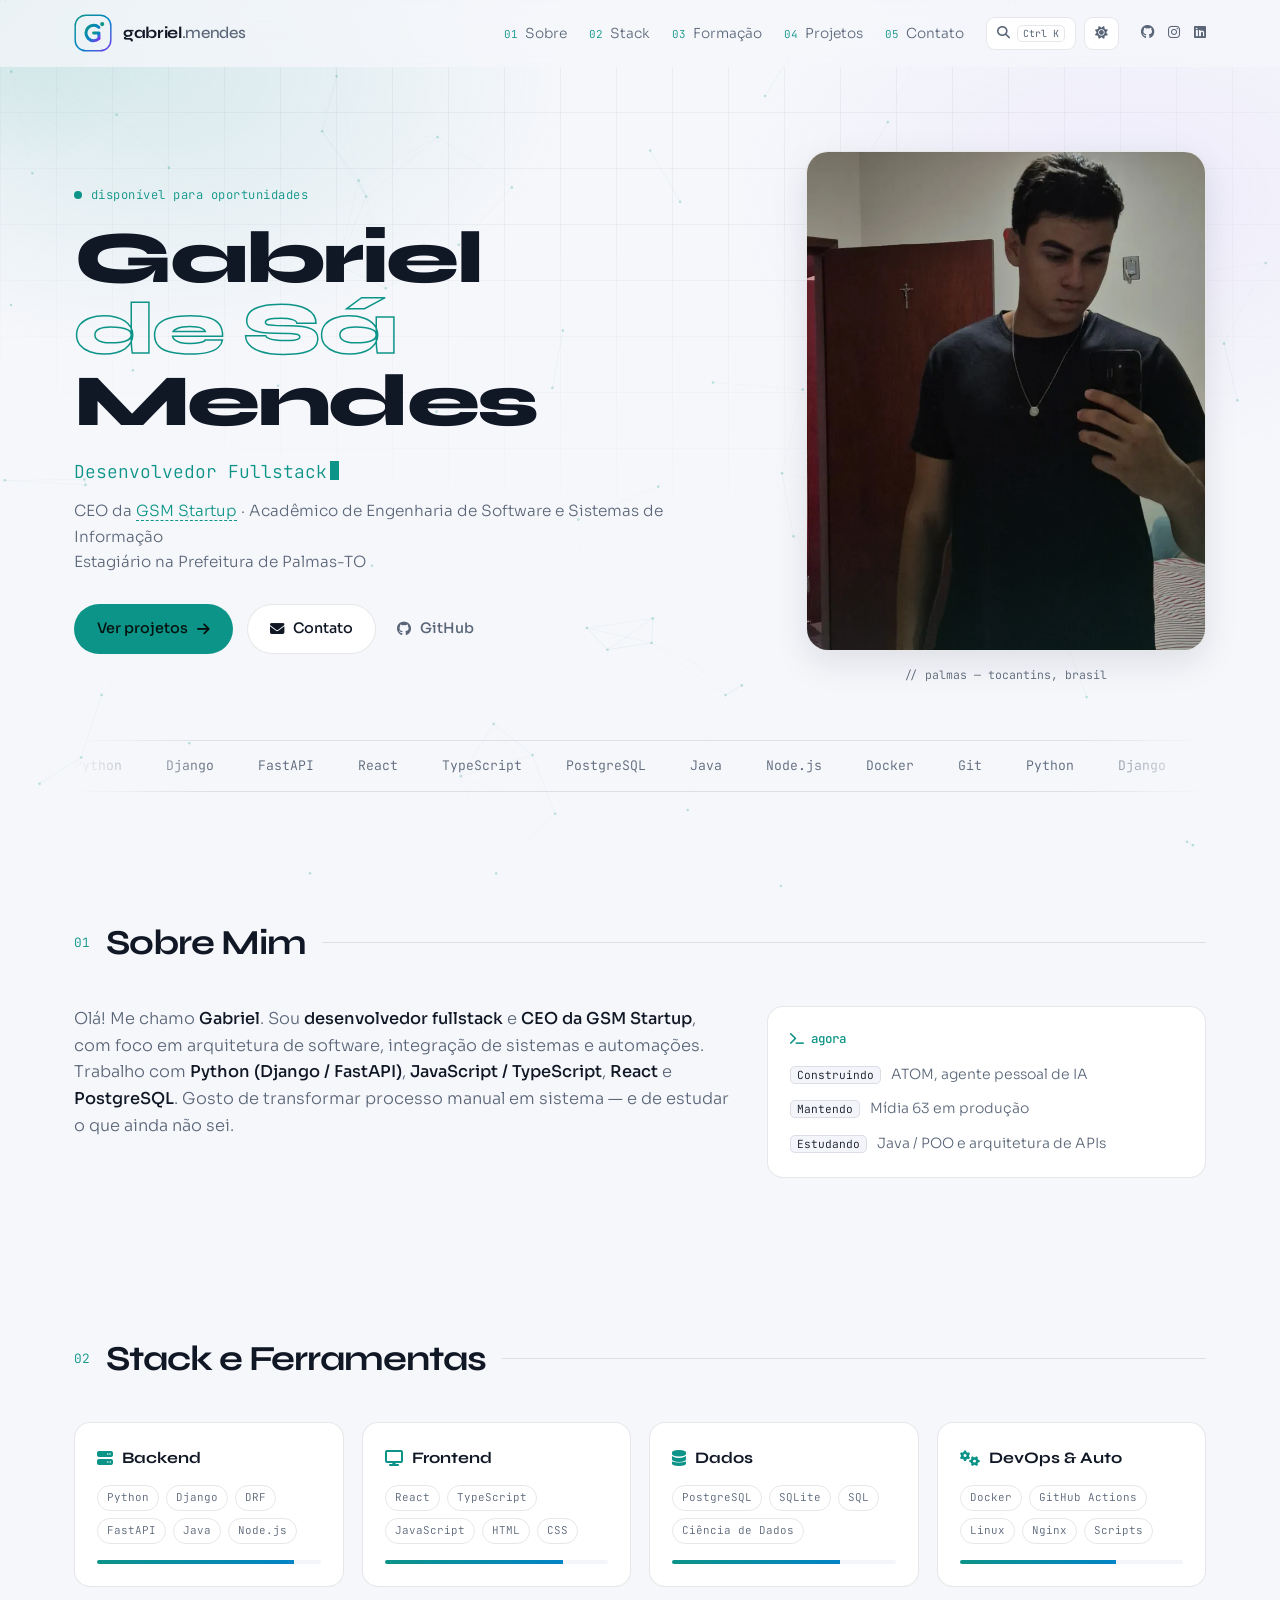
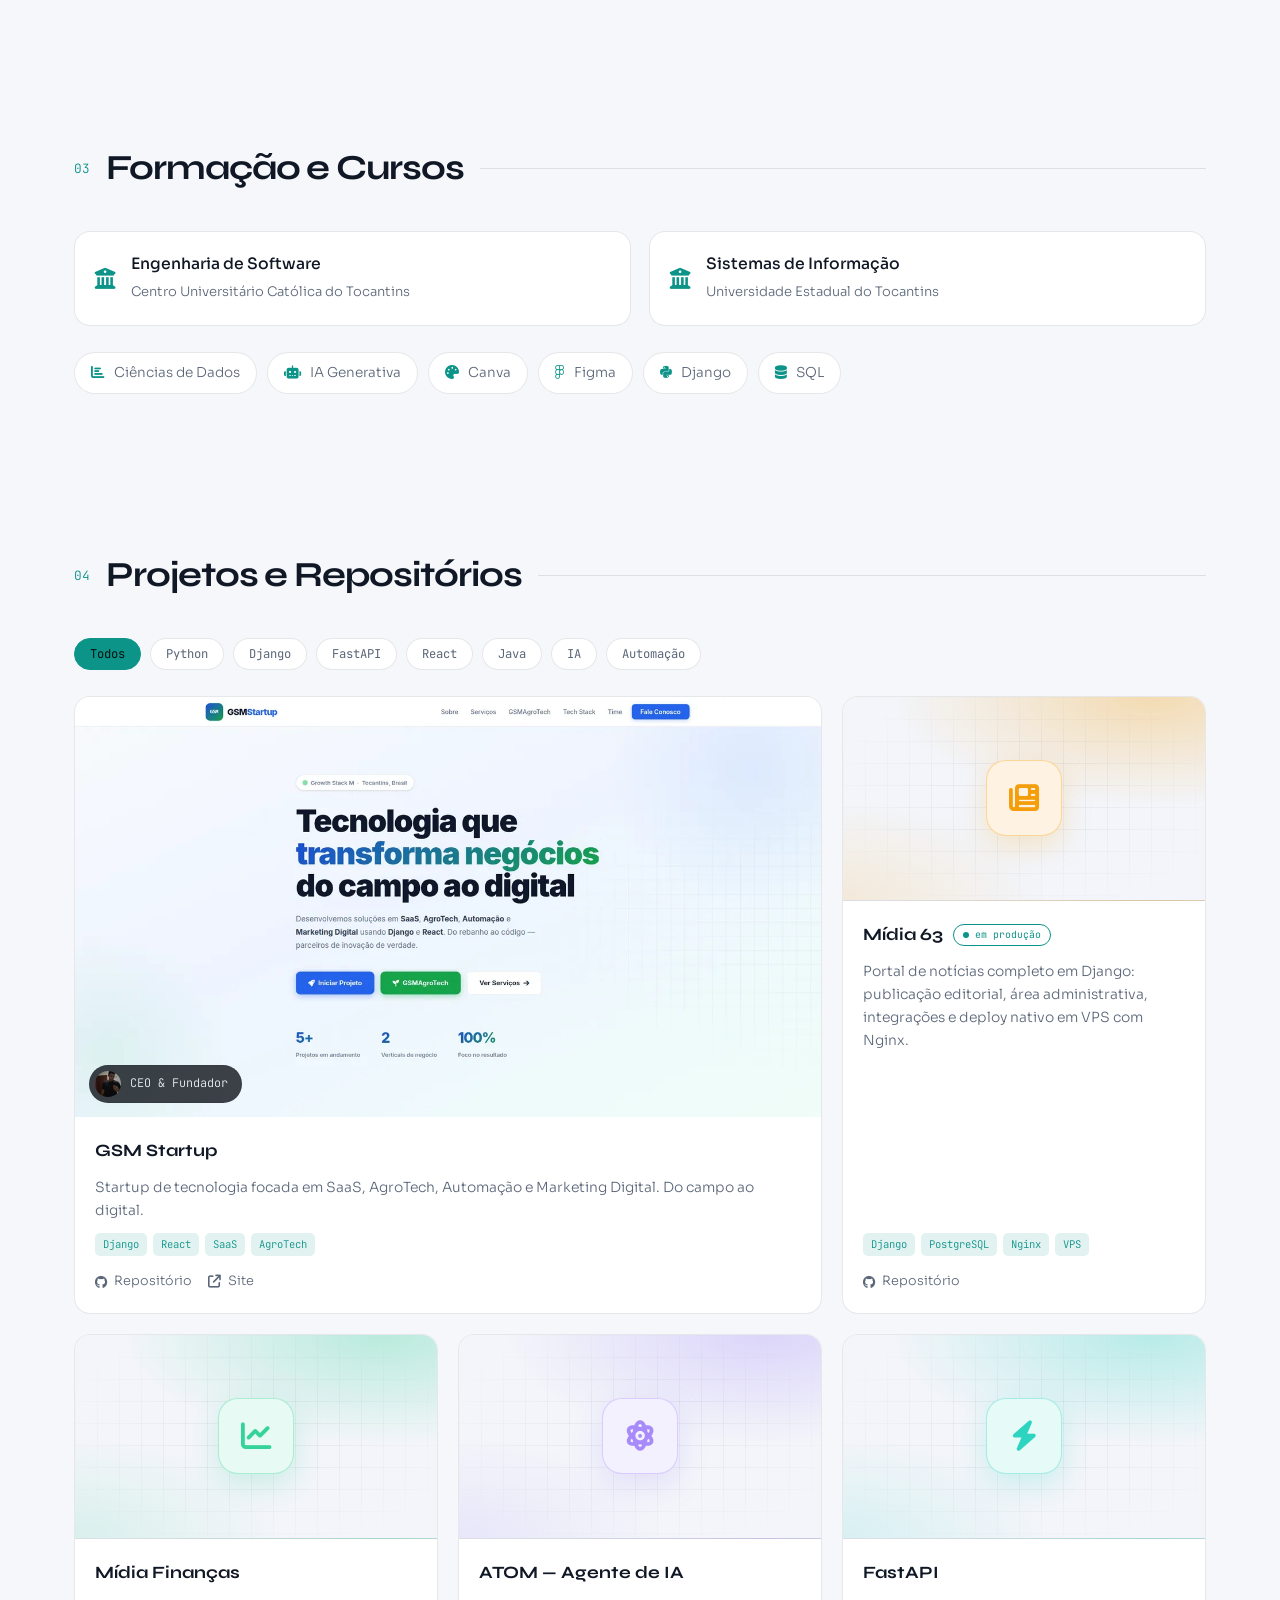
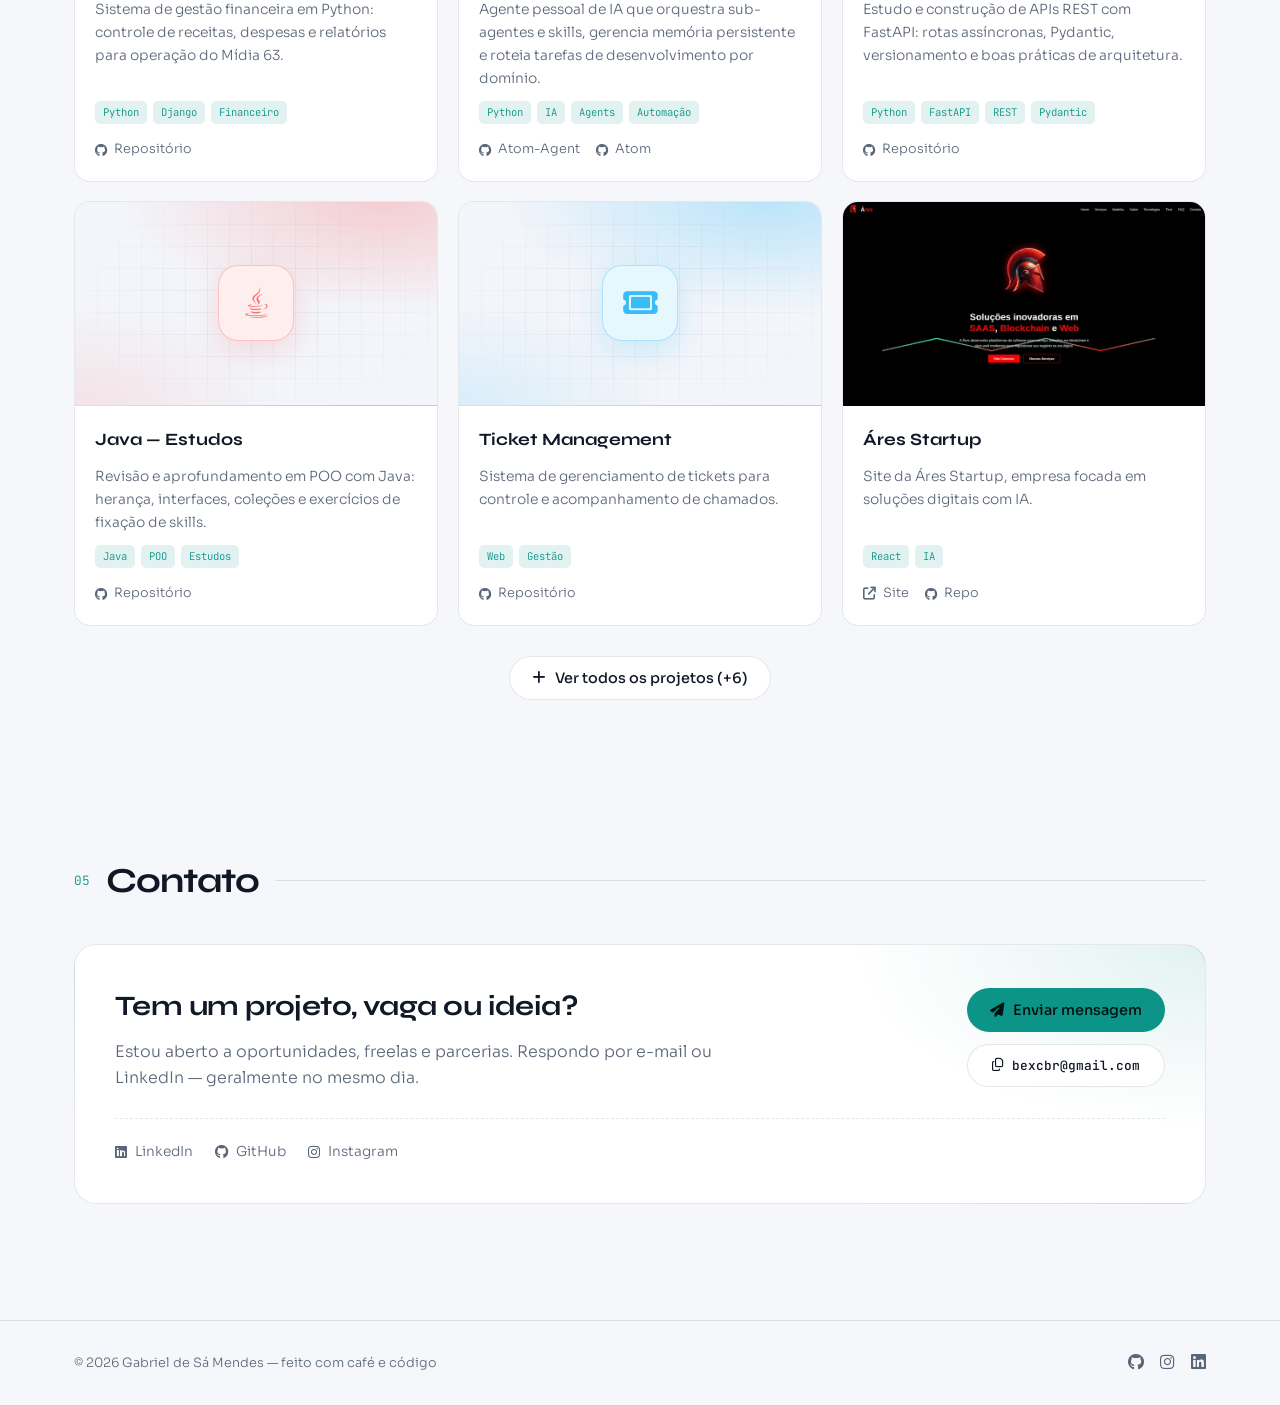
==== index.html @ 312c5c36 "feat: melhora performance, acessibilidade, SEO e adiciona seção de contato - Imagens convertidas par" ====
<!DOCTYPE html>
<html lang="pt-BR" data-theme="dark">
<head>
    <meta charset="utf-8">
    <meta name="description" content="Portfólio de Gabriel de Sá Mendes — Desenvolvedor Fullstack, CEO da GSM Startup, acadêmico de Engenharia de Software e Sistemas de Informação.">
    <title>Gabriel de Sá Mendes — Desenvolvedor Fullstack</title>
    <meta name="viewport" content="width=device-width, initial-scale=1.0">
    <meta name="theme-color" content="#0a0e14">
    <link rel="canonical" href="https://gabriel-de-sa-mendes.vercel.app/">
    <meta property="og:title" content="Gabriel de Sá Mendes — Desenvolvedor Fullstack">
    <meta property="og:description" content="Desenvolvedor Fullstack & CEO da GSM Startup. Python, Django, FastAPI, React e TypeScript.">
    <meta property="og:type" content="website">
    <meta property="og:locale" content="pt_BR">
    <meta property="og:url" content="https://gabriel-de-sa-mendes.vercel.app/">
    <meta property="og:image" content="https://gabriel-de-sa-mendes.vercel.app/assets/og.jpg">
    <meta property="og:image:width" content="1200">
    <meta property="og:image:height" content="630">
    <meta name="twitter:card" content="summary_large_image">
    <script>
      /* Aplica o tema antes da pintura para evitar o "flash" do tema errado */
      (function () {
        var t;
        try { t = localStorage.getItem('gsm-theme'); } catch (e) {}
        if (!t) t = matchMedia('(prefers-color-scheme: light)').matches ? 'light' : 'dark';
        document.documentElement.setAttribute('data-theme', t);
      })();
    </script>
    <script type="application/ld+json">
    {
      "@context": "https://schema.org",
      "@type": "Person",
      "name": "Gabriel de Sá Mendes",
      "jobTitle": "Desenvolvedor Fullstack",
      "url": "https://gabriel-de-sa-mendes.vercel.app/",
      "image": "https://gabriel-de-sa-mendes.vercel.app/assets/foto.webp",
      "address": { "@type": "PostalAddress", "addressLocality": "Palmas", "addressRegion": "TO", "addressCountry": "BR" },
      "worksFor": { "@type": "Organization", "name": "GSM Startup", "url": "https://gsm-startup.vercel.app/" },
      "sameAs": [
        "https://github.com/GabrielGGC18",
        "https://www.linkedin.com/in/gabriel-de-s%C3%A1-640314211/",
        "https://www.instagram.com/gabrieldsa_mendes/"
      ]
    }
    </script>
    <link rel="icon" type="image/svg+xml" href="assets/logo.svg">
    <link rel="alternate icon" href="assets/favicon.png">
    <link rel="preconnect" href="https://fonts.googleapis.com">
    <link rel="preconnect" href="https://fonts.gstatic.com" crossorigin>
    <link href="https://fonts.googleapis.com/css2?family=Syne:wght@500;600;700;800&family=Sora:wght@300;400;500;600&family=JetBrains+Mono:wght@400;500;600&display=swap" rel="stylesheet">
    <link rel="stylesheet" href="https://cdnjs.cloudflare.com/ajax/libs/font-awesome/6.5.0/css/all.min.css">
    <link rel="stylesheet" href="main.css">
</head>
<body>
   <div class="scroll-progress" id="scrollProgress" aria-hidden="true"></div>
   <canvas class="bg-canvas" id="bgCanvas" aria-hidden="true"></canvas>
   <div class="bg-grid" aria-hidden="true"></div>
   <div class="bg-glow" aria-hidden="true"></div>
   <div class="cursor-glow" id="cursorGlow" aria-hidden="true"></div>

   <a class="skip-link" href="#conteudo">Pular para o conteúdo</a>

   <!-- Navegação -->
   <nav class="site-nav" id="siteNav">
     <div class="nav-inner">
       <a class="brand" href="#" aria-label="Início">
         <span class="brand-logo">
           <svg viewBox="0 0 64 64" aria-hidden="true">
             <defs>
               <linearGradient id="brandGrad" x1="0" y1="0" x2="1" y2="1">
                 <stop offset="0" stop-color="var(--accent)"/>
                 <stop offset="0.55" stop-color="var(--accent-2)"/>
                 <stop offset="1" stop-color="var(--accent-3)"/>
               </linearGradient>
             </defs>
             <rect class="brand-ring" x="2" y="2" width="60" height="60" rx="18" fill="none" stroke="url(#brandGrad)" stroke-width="2.5"/>
             <path class="brand-stroke" d="M42 22.5a13 13 0 1 0 0 19" fill="none" stroke="url(#brandGrad)" stroke-width="5" stroke-linecap="round"/>
             <path class="brand-stroke" d="M33 32h9v9" fill="none" stroke="url(#brandGrad)" stroke-width="5" stroke-linecap="round" stroke-linejoin="round"/>
             <circle class="brand-dot" cx="47.5" cy="17" r="3.5" fill="var(--accent)"/>
           </svg>
         </span>
         <span class="brand-name">gabriel<em>.mendes</em></span>
       </a>

       <button class="nav-toggle" id="navToggle" aria-label="Abrir menu" aria-expanded="false" aria-controls="navList">
         <span></span><span></span><span></span>
       </button>

       <ul class="nav-list" id="navList">
         <li><a href="#sobre"><span class="nav-num">01</span>Sobre</a></li>
         <li><a href="#stack"><span class="nav-num">02</span>Stack</a></li>
         <li><a href="#formacao"><span class="nav-num">03</span>Formação</a></li>
         <li><a href="#projects"><span class="nav-num">04</span>Projetos</a></li>
         <li><a href="#contato"><span class="nav-num">05</span>Contato</a></li>
         <li class="nav-tools">
            <button class="icon-btn" id="paletteBtn" aria-label="Abrir busca rápida" title="Busca rápida (Ctrl + K)"><i class="fa-solid fa-magnifying-glass"></i><kbd id="paletteKbd">Ctrl K</kbd></button>
            <button class="icon-btn" id="themeBtn" aria-label="Alternar tema claro/escuro" aria-pressed="false" title="Alternar tema"><i class="fa-solid fa-moon"></i></button>
         </li>
         <li class="nav-socials">
            <a href="https://github.com/GabrielGGC18" target="_blank" rel="noopener" aria-label="GitHub"><i class="fa-brands fa-github"></i></a>
            <a href="https://www.instagram.com/gabrieldsa_mendes/" target="_blank" rel="noopener" aria-label="Instagram"><i class="fa-brands fa-instagram"></i></a>
            <a href="https://www.linkedin.com/in/gabriel-de-s%C3%A1-640314211/" target="_blank" rel="noopener" aria-label="LinkedIn"><i class="fa-brands fa-linkedin"></i></a>
         </li>
       </ul>
     </div>
   </nav>

   <!-- Hero -->
   <header class="hero">
        <div class="hero-inner">
            <div class="hero-text">
                <p class="hero-kicker reveal"><span class="status-dot"></span> disponível para oportunidades</p>
                <h1 class="reveal d-1">Gabriel<br><span class="outline">de Sá</span> Mendes</h1>
                <p class="hero-role reveal d-2">
                  <span class="typed" id="typed" aria-live="polite"></span><span class="caret" aria-hidden="true"></span>
                </p>
                <p class="hero-sub reveal d-3">CEO da <a href="https://github.com/GabrielGGC18/GSMstartup" target="_blank" rel="noopener" class="startup-link">GSM Startup</a> · Acadêmico de Engenharia de Software e Sistemas de Informação<br>Estagiário na Prefeitura de Palmas-TO</p>
                <div class="hero-actions reveal d-4">
                    <a class="btn primary magnetic" href="#projects">Ver projetos <i class="fa-solid fa-arrow-right"></i></a>
                    <a class="btn ghost magnetic" id="contactBtn" href="#contato"><i class="fa-solid fa-envelope"></i> Contato</a>
                    <a class="btn link" href="https://github.com/GabrielGGC18" target="_blank" rel="noopener"><i class="fa-brands fa-github"></i> GitHub</a>
                </div>
            </div>

            <div class="perfil-wrapper reveal d-2">
                <div class="perfil-frame tilt" data-tilt>
                    <button class="perfil-btn" id="expandFoto" aria-label="Ampliar foto"><img src="assets/foto.webp" alt="Foto de Gabriel de Sá Mendes" class="perfil" width="720" height="960" fetchpriority="high"></button>
                    <div class="perfil-shine" aria-hidden="true"></div>
                </div>
                <span class="perfil-caption">// palmas — tocantins, brasil</span>
            </div>
        </div>

        <div class="marquee reveal d-5" aria-hidden="true">
          <div class="marquee-track">
            <span>Python</span><span>Django</span><span>FastAPI</span><span>React</span><span>TypeScript</span><span>PostgreSQL</span><span>Java</span><span>Node.js</span><span>Docker</span><span>Git</span>
            <span>Python</span><span>Django</span><span>FastAPI</span><span>React</span><span>TypeScript</span><span>PostgreSQL</span><span>Java</span><span>Node.js</span><span>Docker</span><span>Git</span>
          </div>
        </div>
    </header>

    <!-- Conteúdo principal -->
    <main class="container" id="conteudo" tabindex="-1">

        <section id="sobre" class="section reveal">
            <div class="section-head">
                <span class="section-num">01</span>
                <h2>Sobre Mim</h2>
                <span class="section-line"></span>
            </div>
            <div class="about-grid">
              <p class="about-text">Olá! Me chamo <strong>Gabriel</strong>. Sou <strong>desenvolvedor fullstack</strong> e <strong>CEO da GSM Startup</strong>, com foco em arquitetura de software, integração de sistemas e automações. Trabalho com <strong>Python (Django / FastAPI)</strong>, <strong>JavaScript / TypeScript</strong>, <strong>React</strong> e <strong>PostgreSQL</strong>. Gosto de transformar processo manual em sistema — e de estudar o que ainda não sei.</p>
              <aside class="about-card">
                <h3><i class="fa-solid fa-terminal"></i> agora</h3>
                <ul>
                  <li><span>Construindo</span> ATOM, agente pessoal de IA</li>
                  <li><span>Mantendo</span> Mídia 63 em produção</li>
                  <li><span>Estudando</span> Java / POO e arquitetura de APIs</li>
                </ul>
              </aside>
            </div>
        </section>

        <section id="stack" class="section reveal">
            <div class="section-head">
                <span class="section-num">02</span>
                <h2>Stack e Ferramentas</h2>
                <span class="section-line"></span>
            </div>
            <div class="stack-grid">
              <article class="stack-card">
                <h3><i class="fa-solid fa-server"></i> Backend</h3>
                <div class="chips"><span>Python</span><span>Django</span><span>DRF</span><span>FastAPI</span><span>Java</span><span>Node.js</span></div>
                <div class="bar"><i style="--lvl:88%"></i></div>
              </article>
              <article class="stack-card">
                <h3><i class="fa-solid fa-display"></i> Frontend</h3>
                <div class="chips"><span>React</span><span>TypeScript</span><span>JavaScript</span><span>HTML</span><span>CSS</span></div>
                <div class="bar"><i style="--lvl:80%"></i></div>
              </article>
              <article class="stack-card">
                <h3><i class="fa-solid fa-database"></i> Dados</h3>
                <div class="chips"><span>PostgreSQL</span><span>SQLite</span><span>SQL</span><span>Ciência de Dados</span></div>
                <div class="bar"><i style="--lvl:75%"></i></div>
              </article>
              <article class="stack-card">
                <h3><i class="fa-solid fa-gears"></i> DevOps &amp; Auto</h3>
                <div class="chips"><span>Docker</span><span>GitHub Actions</span><span>Linux</span><span>Nginx</span><span>Scripts</span></div>
                <div class="bar"><i style="--lvl:70%"></i></div>
              </article>
            </div>
        </section>

        <section id="formacao" class="section reveal">
            <div class="section-head">
                <span class="section-num">03</span>
                <h2>Formação e Cursos</h2>
                <span class="section-line"></span>
            </div>
            <div class="edu-grid">
                <div class="edu-item">
                    <i class="fa-solid fa-building-columns"></i>
                    <div>
                        <strong>Engenharia de Software</strong>
                        <span>Centro Universitário Católica do Tocantins</span>
                    </div>
                </div>
                <div class="edu-item">
                    <i class="fa-solid fa-building-columns"></i>
                    <div>
                        <strong>Sistemas de Informação</strong>
                        <span>Universidade Estadual do Tocantins</span>
                    </div>
                </div>
            </div>
            <ul class="cursos-list">
                <li><i class="fa-solid fa-chart-bar"></i> Ciências de Dados</li>
                <li><i class="fa-solid fa-robot"></i> IA Generativa</li>
                <li><i class="fa-solid fa-palette"></i> Canva</li>
                <li><i class="fa-brands fa-figma"></i> Figma</li>
                <li><i class="fa-brands fa-python"></i> Django</li>
                <li><i class="fa-solid fa-database"></i> SQL</li>
            </ul>
        </section>

        <section id="projects" class="section reveal">
            <div class="section-head">
                <span class="section-num">04</span>
                <h2>Projetos e Repositórios</h2>
                <span class="section-line"></span>
            </div>

            <div class="filters" id="filters" role="group" aria-label="Filtrar projetos">
              <button class="filter is-active" data-filter="all" aria-pressed="true">Todos</button>
              <button class="filter" data-filter="python" aria-pressed="false">Python</button>
              <button class="filter" data-filter="django" aria-pressed="false">Django</button>
              <button class="filter" data-filter="fastapi" aria-pressed="false">FastAPI</button>
              <button class="filter" data-filter="react" aria-pressed="false">React</button>
              <button class="filter" data-filter="java" aria-pressed="false">Java</button>
              <button class="filter" data-filter="ia" aria-pressed="false">IA</button>
              <button class="filter" data-filter="automacao" aria-pressed="false">Automação</button>
            </div>

            <div class="projects-grid" id="projectsGrid">

                <!-- GSM Startup (destaque) -->
                <article class="project featured" data-tags="react django saas" data-title="GSM Startup">
                    <div class="project-img-wrapper">
                        <img src="assets/gsm.webp" alt="GSM Startup" class="project-img" loading="lazy" decoding="async" width="1400" height="730">
                        <div class="project-ceo-badge">
                            <img src="assets/avatar.webp" alt="" class="ceo-avatar" width="64" height="64">
                            <span>CEO &amp; Fundador</span>
                        </div>
                    </div>
                    <div class="project-body">
                        <h3>GSM Startup</h3>
                        <p>Startup de tecnologia focada em SaaS, AgroTech, Automação e Marketing Digital. Do campo ao digital.</p>
                        <div class="project-tags"><span>Django</span><span>React</span><span>SaaS</span><span>AgroTech</span></div>
                        <div class="project-links">
                            <a href="https://github.com/GabrielGGC18/GSMstartup" target="_blank" rel="noopener"><i class="fa-brands fa-github"></i> Repositório</a>
                            <a href="https://gsm-startup.vercel.app/" target="_blank" rel="noopener"><i class="fa-solid fa-arrow-up-right-from-square"></i> Site</a>
                        </div>
                    </div>
                </article>

                <!-- Mídia 63 -->
                <article class="project" data-tags="python django automacao" data-title="Mídia 63">
                    <div class="project-placeholder ph-amber"><i class="fa-solid fa-newspaper"></i></div>
                    <div class="project-body">
                        <h3>Mídia 63 <span class="live-badge"><span class="status-dot"></span>em produção</span></h3>
                        <p>Portal de notícias completo em Django: publicação editorial, área administrativa, integrações e deploy nativo em VPS com Nginx.</p>
                        <div class="project-tags"><span>Django</span><span>PostgreSQL</span><span>Nginx</span><span>VPS</span></div>
                        <div class="project-links">
                            <a href="https://github.com/GabrielGGC18/Midia63" target="_blank" rel="noopener"><i class="fa-brands fa-github"></i> Repositório</a>
                        </div>
                    </div>
                </article>

                <!-- Mídia Finanças -->
                <article class="project" data-tags="python django automacao" data-title="Mídia Finanças">
                    <div class="project-placeholder ph-green"><i class="fa-solid fa-chart-line"></i></div>
                    <div class="project-body">
                        <h3>Mídia Finanças</h3>
                        <p>Sistema de gestão financeira em Python: controle de receitas, despesas e relatórios para operação do Mídia 63.</p>
                        <div class="project-tags"><span>Python</span><span>Django</span><span>Financeiro</span></div>
                        <div class="project-links">
                            <a href="https://github.com/GabrielGGC18/MIDIAFINANCAS" target="_blank" rel="noopener"><i class="fa-brands fa-github"></i> Repositório</a>
                        </div>
                    </div>
                </article>

                <!-- ATOM Agent -->
                <article class="project" data-tags="python ia automacao" data-title="ATOM Agent">
                    <div class="project-placeholder ph-violet"><i class="fa-solid fa-atom"></i></div>
                    <div class="project-body">
                        <h3>ATOM — Agente de IA</h3>
                        <p>Agente pessoal de IA que orquestra sub-agentes e skills, gerencia memória persistente e roteia tarefas de desenvolvimento por domínio.</p>
                        <div class="project-tags"><span>Python</span><span>IA</span><span>Agents</span><span>Automação</span></div>
                        <div class="project-links">
                            <a href="https://github.com/GabrielGGC18/Atom-Agent" target="_blank" rel="noopener"><i class="fa-brands fa-github"></i> Atom-Agent</a>
                            <a href="https://github.com/GabrielGGC18/Atom-" target="_blank" rel="noopener"><i class="fa-brands fa-github"></i> Atom</a>
                        </div>
                    </div>
                </article>

                <!-- FastAPI -->
                <article class="project" data-tags="python fastapi" data-title="FastAPI">
                    <div class="project-placeholder ph-teal"><i class="fa-solid fa-bolt"></i></div>
                    <div class="project-body">
                        <h3>FastAPI</h3>
                        <p>Estudo e construção de APIs REST com FastAPI: rotas assíncronas, Pydantic, versionamento e boas práticas de arquitetura.</p>
                        <div class="project-tags"><span>Python</span><span>FastAPI</span><span>REST</span><span>Pydantic</span></div>
                        <div class="project-links">
                            <a href="https://github.com/GabrielGGC18/FastAPI" target="_blank" rel="noopener"><i class="fa-brands fa-github"></i> Repositório</a>
                        </div>
                    </div>
                </article>

                <!-- Java estudos -->
                <article class="project" data-tags="java" data-title="Java Estudos">
                    <div class="project-placeholder ph-red"><i class="fa-brands fa-java"></i></div>
                    <div class="project-body">
                        <h3>Java — Estudos</h3>
                        <p>Revisão e aprofundamento em POO com Java: herança, interfaces, coleções e exercícios de fixação de skills.</p>
                        <div class="project-tags"><span>Java</span><span>POO</span><span>Estudos</span></div>
                        <div class="project-links">
                            <a href="https://github.com/GabrielGGC18/java-estudos" target="_blank" rel="noopener"><i class="fa-brands fa-github"></i> Repositório</a>
                        </div>
                    </div>
                </article>

                <!-- Ticket Management -->
                <article class="project" data-tags="automacao" data-title="Ticket Management">
                    <div class="project-placeholder ph-blue"><i class="fa-solid fa-ticket"></i></div>
                    <div class="project-body">
                        <h3>Ticket Management</h3>
                        <p>Sistema de gerenciamento de tickets para controle e acompanhamento de chamados.</p>
                        <div class="project-tags"><span>Web</span><span>Gestão</span></div>
                        <div class="project-links">
                            <a href="https://github.com/GabrielGGC18/Ticket-management" target="_blank" rel="noopener"><i class="fa-brands fa-github"></i> Repositório</a>
                        </div>
                    </div>
                </article>

                <!-- Áres Startup -->
                <article class="project" data-tags="react ia" data-title="Áres Startup">
                    <div class="project-img-wrapper">
                        <img src="assets/ares.webp" alt="Projeto Áres" class="project-img" loading="lazy" decoding="async" width="900" height="467">
                    </div>
                    <div class="project-body">
                        <h3>Áres Startup</h3>
                        <p>Site da Áres Startup, empresa focada em soluções digitais com IA.</p>
                        <div class="project-tags"><span>React</span><span>IA</span></div>
                        <div class="project-links">
                            <a href="https://ares-project.vercel.app/" target="_blank" rel="noopener"><i class="fa-solid fa-arrow-up-right-from-square"></i> Site</a>
                            <a href="https://github.com/GabrielGGC18/Ares-project" target="_blank" rel="noopener"><i class="fa-brands fa-github"></i> Repo</a>
                        </div>
                    </div>
                </article>

                <!-- Caminho e Fé Católica -->
                <article class="project" data-tags="react" data-title="Caminho e Fé Católica">
                    <div class="project-img-wrapper">
                        <img src="assets/projetov1.webp" alt="Projeto Caminho e Fé Católica" class="project-img" loading="lazy" decoding="async" width="676" height="705">
                    </div>
                    <div class="project-body">
                        <h3>Caminho e Fé Católica</h3>
                        <p>Plataforma web voltada à fé católica, com conteúdos e recursos para a comunidade.</p>
                        <div class="project-tags"><span>TypeScript</span><span>CSS</span><span>JS</span></div>
                        <div class="project-links">
                            <a href="https://projetov1-56sv.vercel.app/" target="_blank" rel="noopener"><i class="fa-solid fa-arrow-up-right-from-square"></i> Site</a>
                            <a href="https://github.com/GabrielGGC18/Projetov1" target="_blank" rel="noopener"><i class="fa-brands fa-github"></i> Repo</a>
                        </div>
                    </div>
                </article>

                <!-- Force Up Fit -->
                <article class="project" data-tags="react" data-title="Force Up Fit">
                    <div class="project-img-wrapper">
                        <img src="assets/forceup.webp" alt="Force Up Fit" class="project-img" loading="lazy" decoding="async" width="900" height="469">
                    </div>
                    <div class="project-body">
                        <h3>Force Up Fit</h3>
                        <p>Aplicação voltada para treinos e condicionamento físico.</p>
                        <div class="project-tags"><span>HTML</span><span>CSS</span><span>JS</span></div>
                        <div class="project-links">
                            <a href="https://gabrielggc18.github.io/Force-up-Fit-new/" target="_blank" rel="noopener"><i class="fa-solid fa-arrow-up-right-from-square"></i> Site</a>
                            <a href="https://github.com/GabrielGGC18/Force-up-Fit-new" target="_blank" rel="noopener"><i class="fa-brands fa-github"></i> Repo</a>
                        </div>
                    </div>
                </article>

                <!-- Blog Django -->
                <article class="project" data-tags="python django" data-title="My First Blog Django">
                    <div class="project-img-wrapper">
                        <img src="assets/blog.webp" alt="Blog Django" class="project-img" loading="lazy" decoding="async" width="900" height="572">
                    </div>
                    <div class="project-body">
                        <h3>My First Blog Django</h3>
                        <p>Blog desenvolvido em Django como prática inicial com o framework.</p>
                        <div class="project-tags"><span>Python</span><span>Django</span></div>
                        <div class="project-links">
                            <a href="https://github.com/GabrielGGC18/My-first-blog-Django" target="_blank" rel="noopener"><i class="fa-brands fa-github"></i> Repositório</a>
                        </div>
                    </div>
                </article>

                <!-- Game Battle -->
                <article class="project" data-tags="python" data-title="Game Battle POO">
                    <div class="project-img-wrapper">
                        <img src="assets/game.webp" alt="Game Battle POO" class="project-img" loading="lazy" decoding="async" width="900" height="596">
                    </div>
                    <div class="project-body">
                        <h3>Game Battle POO</h3>
                        <p>Jogo de luta em Python com conceitos de programação orientada a objetos.</p>
                        <div class="project-tags"><span>Python</span><span>POO</span></div>
                        <div class="project-links">
                            <a href="https://github.com/GabrielGGC18/Game-battle-POO" target="_blank" rel="noopener"><i class="fa-brands fa-github"></i> Repositório</a>
                        </div>
                    </div>
                </article>

                <!-- WordPress Automação -->
                <article class="project" data-tags="python automacao" data-title="Automação WordPress">
                    <div class="project-placeholder ph-wp"><i class="fa-brands fa-wordpress"></i></div>
                    <div class="project-body">
                        <h3>Automação WordPress</h3>
                        <p>Script Python que automatiza upload de fotos, vinculação como imagem destacada em posts e captura de screenshots via GitHub Actions.</p>
                        <div class="project-tags"><span>Python</span><span>WordPress</span><span>GitHub Actions</span><span>Automação</span></div>
                        <div class="project-links">
                            <a href="https://github.com/GabrielGGC18/Script-Teste" target="_blank" rel="noopener"><i class="fa-brands fa-github"></i> Repositório</a>
                        </div>
                    </div>
                </article>

                <!-- Script Automação Serviços -->
                <article class="project" data-tags="python automacao" data-title="Script de Automação Serviços">
                    <div class="project-placeholder ph-dark"><i class="fa-solid fa-gears"></i></div>
                    <div class="project-body">
                        <h3>Script de Automação Serviços</h3>
                        <p>Script Python para cadastro automatizado de serviços, otimizando processos administrativos e reduzindo trabalho manual.</p>
                        <div class="project-tags"><span>Python</span><span>Automação</span><span>Scripts</span></div>
                        <div class="project-links">
                            <span class="private-badge"><i class="fa-solid fa-lock"></i> Repositório privado</span>
                        </div>
                    </div>
                </article>

            </div>
            <p class="empty-state" id="emptyState" hidden>Nenhum projeto com esse filtro.</p>
            <div class="more-wrap">
              <button class="btn ghost" id="showMore" hidden aria-controls="projectsGrid" aria-expanded="false"><i class="fa-solid fa-plus"></i> <span>Ver todos os projetos</span></button>
            </div>
        </section>

        <section id="contato" class="section reveal">
            <div class="section-head">
                <span class="section-num">05</span>
                <h2>Contato</h2>
                <span class="section-line"></span>
            </div>
            <div class="contact-cta">
              <div>
                <h3>Tem um projeto, vaga ou ideia?</h3>
                <p>Estou aberto a oportunidades, freelas e parcerias. Respondo por e-mail ou LinkedIn — geralmente no mesmo dia.</p>
              </div>
              <div class="contact-cta-actions">
                <button class="btn primary magnetic" id="openContact" type="button"><i class="fa-solid fa-paper-plane"></i> Enviar mensagem</button>
                <button class="btn ghost" id="copyEmail" type="button" data-email="bexcbr@gmail.com"><i class="fa-regular fa-copy"></i> <span>bexcbr@gmail.com</span></button>
              </div>
              <ul class="contact-cta-links">
                <li><a href="https://www.linkedin.com/in/gabriel-de-s%C3%A1-640314211/" target="_blank" rel="noopener"><i class="fa-brands fa-linkedin"></i> LinkedIn</a></li>
                <li><a href="https://github.com/GabrielGGC18" target="_blank" rel="noopener"><i class="fa-brands fa-github"></i> GitHub</a></li>
                <li><a href="https://www.instagram.com/gabrieldsa_mendes/" target="_blank" rel="noopener"><i class="fa-brands fa-instagram"></i> Instagram</a></li>
              </ul>
            </div>
        </section>

    </main>

    <!-- Rodapé -->
    <footer class="site-footer">
        <div class="footer-inner">
          <small>© <span id="year"></span> Gabriel de Sá Mendes — feito com café e código</small>
          <div class="socials">
            <a href="https://github.com/GabrielGGC18" target="_blank" rel="noopener" aria-label="GitHub"><i class="fa-brands fa-github"></i></a>
            <a href="https://www.instagram.com/gabrieldsa_mendes/" target="_blank" rel="noopener" aria-label="Instagram"><i class="fa-brands fa-instagram"></i></a>
            <a href="https://www.linkedin.com/in/gabriel-de-s%C3%A1-640314211/" target="_blank" rel="noopener" aria-label="LinkedIn"><i class="fa-brands fa-linkedin"></i></a>
          </div>
        </div>
    </footer>

    <button id="backToTop" title="Voltar ao topo" aria-label="Voltar ao topo"><i class="fa-solid fa-arrow-up"></i></button>

    <!-- Command palette -->
    <div class="modal palette" id="paletteModal" role="dialog" aria-modal="true" aria-label="Busca rápida" aria-hidden="true">
      <div class="modal-content palette-box">
        <div class="palette-input">
          <i class="fa-solid fa-magnifying-glass"></i>
          <input type="text" id="paletteInput" role="combobox" aria-expanded="true" aria-controls="paletteResults" aria-autocomplete="list" placeholder="Buscar seção, projeto ou link…" autocomplete="off" aria-label="Buscar">
          <kbd>ESC</kbd>
        </div>
        <ul class="palette-results" id="paletteResults" role="listbox" aria-label="Resultados"></ul>
      </div>
    </div>

    <!-- Modal Foto -->
    <div class="modal" id="modalFoto" role="dialog" aria-modal="true" aria-label="Foto ampliada" aria-hidden="true">
      <div class="modal-content foto-modal">
        <button class="modal-close" id="closeFoto" aria-label="Fechar">×</button>
        <img src="assets/foto.webp" alt="Foto de Gabriel de Sá Mendes" class="foto-expandida" width="720" height="960" loading="lazy">
      </div>
    </div>

    <!-- Modal Contato -->
    <div class="modal" id="contactModal" role="dialog" aria-modal="true" aria-labelledby="contactTitle" aria-hidden="true">
      <div class="modal-content">
        <button class="modal-close" id="modalClose" aria-label="Fechar">×</button>
        <h3 id="contactTitle">Entre em Contato</h3>
        <form class="contact-form" id="contactForm">
          <label for="nome">Nome</label>
          <input type="text" id="nome" placeholder="Seu nome" autocomplete="name" required>
          <label for="email">E-mail</label>
          <input type="email" id="email" placeholder="seu@email.com" autocomplete="email" required>
          <label for="mensagem">Mensagem</label>
          <textarea id="mensagem" rows="4" placeholder="Sua mensagem..." required></textarea>
          <button class="btn primary" type="submit"><i class="fa-solid fa-paper-plane"></i> Enviar por e-mail</button>
          <div class="contact-links">
            <a href="https://www.linkedin.com/in/gabriel-de-s%C3%A1-640314211/" target="_blank" rel="noopener"><i class="fa-brands fa-linkedin"></i> LinkedIn</a>
            <a href="https://github.com/GabrielGGC18" target="_blank" rel="noopener"><i class="fa-brands fa-github"></i> GitHub</a>
            <a href="https://www.instagram.com/gabrieldsa_mendes/" target="_blank" rel="noopener"><i class="fa-brands fa-instagram"></i> Instagram</a>
          </div>
        </form>
      </div>
    </div>

    <div class="toast" id="toast" role="status" aria-live="polite"></div>

    <script src="script.js" defer></script>
</body>
</html>
---- main.css ----
/* ===========================================================
   Gabriel de Sá Mendes — Portfólio v2
   Dark editorial dev — Syne / Sora / JetBrains Mono
   =========================================================== */

:root {
  --bg: #0a0e14;
  --bg-2: #0d1320;
  --ink: #e8edf4;
  --muted: #8b97a8;
  --accent: #5eead4;
  --accent-2: #38bdf8;
  --accent-3: #a78bfa;
  --accent-dim: rgba(94, 234, 212, 0.12);
  --amber: #fbbf24;
  --card: #101724;
  --card-2: #0e1520;
  --card-border: rgba(255, 255, 255, 0.07);
  --grid-line: rgba(255, 255, 255, 0.028);
  --radius: 16px;
  --radius-sm: 9px;
  --font-display: 'Syne', sans-serif;
  --font-body: 'Sora', sans-serif;
  --font-mono: 'JetBrains Mono', monospace;
  --shadow: 0 12px 40px rgba(0, 0, 0, 0.45);
  --max: 1180px;
}

html[data-theme="light"] {
  --bg: #f6f7fb;
  --bg-2: #eceff6;
  --ink: #101725;
  --muted: #5a6678;
  --accent: #0d9488;
  --accent-2: #0284c7;
  --accent-3: #7c3aed;
  --accent-dim: rgba(13, 148, 136, 0.12);
  --amber: #b45309;
  --card: #ffffff;
  --card-2: #f3f5fa;
  --card-border: rgba(16, 23, 37, 0.10);
  --grid-line: rgba(16, 23, 37, 0.045);
  --shadow: 0 12px 34px rgba(16, 23, 37, 0.10);
}

* { box-sizing: border-box; }
html { scroll-behavior: smooth; }

body {
  font-family: var(--font-body);
  font-weight: 300;
  margin: 0;
  background: var(--bg);
  color: var(--ink);
  line-height: 1.65;
  overflow-x: hidden;
  transition: background .35s ease, color .35s ease;
}

img { max-width: 100%; height: auto; display: block; }
button, input, textarea { font-family: inherit; }
a { color: inherit; }

:focus-visible {
  outline: 2px solid var(--accent); outline-offset: 3px; border-radius: 6px;
}
main:focus { outline: none; }
section[id] { scroll-margin-top: 72px; }

::selection { background: var(--accent); color: #04120f; }

.skip-link {
  position: fixed; left: -999px; top: 10px; z-index: 999;
  background: var(--accent); color: #04120f; padding: 10px 16px; border-radius: 8px;
}
.skip-link:focus { left: 10px; }

/* ---------- Fundo ---------- */
.bg-canvas {
  position: fixed; inset: 0; z-index: -3; opacity: .55; pointer-events: none;
}
.bg-grid {
  position: fixed; inset: 0; z-index: -2; pointer-events: none;
  background-image:
    linear-gradient(var(--grid-line) 1px, transparent 1px),
    linear-gradient(90deg, var(--grid-line) 1px, transparent 1px);
  background-size: 56px 56px;
  mask-image: radial-gradient(ellipse 80% 60% at 50% 0%, #000 40%, transparent 100%);
}
.bg-glow {
  position: fixed; inset: 0; z-index: -1; pointer-events: none;
  background:
    radial-gradient(600px 400px at 12% 8%, var(--accent-dim), transparent 70%),
    radial-gradient(560px 380px at 88% 22%, rgba(167, 139, 250, .10), transparent 70%);
}
.cursor-glow {
  position: fixed; width: 380px; height: 380px; border-radius: 50%;
  left: 0; top: 0; z-index: -1; pointer-events: none; opacity: 0;
  background: radial-gradient(circle, color-mix(in srgb, var(--accent) 10%, transparent), transparent 65%);
  transition: opacity .4s ease;
  transform: translate(-50%, -50%);
}
@media (hover: hover) { .cursor-glow { opacity: 1; } }

.scroll-progress {
  position: fixed; top: 0; left: 0; height: 3px; width: 0;
  background: linear-gradient(90deg, var(--accent), var(--accent-2), var(--accent-3));
  z-index: 120;
}

/* ---------- Nav ---------- */
.site-nav {
  position: sticky; top: 0; z-index: 100;
  backdrop-filter: blur(14px);
  background: color-mix(in srgb, var(--bg) 72%, transparent);
  border-bottom: 1px solid transparent;
  transition: border-color .3s ease, background .3s ease;
}
.site-nav.is-stuck { border-bottom-color: var(--card-border); }
.nav-inner {
  max-width: var(--max); margin: 0 auto; padding: 14px 24px;
  display: flex; align-items: center; justify-content: space-between; gap: 20px;
}
.brand { display: flex; align-items: center; gap: 11px; text-decoration: none; }
.brand-logo { width: 38px; height: 38px; display: block; }
.brand-logo svg { width: 100%; height: 100%; overflow: visible; }
.brand-ring {
  transform-origin: 32px 32px;
  transition: transform .6s cubic-bezier(.2,.8,.2,1);
}
.brand:hover .brand-ring { transform: rotate(90deg); }
.brand-dot { transition: transform .4s ease; transform-origin: 47.5px 17px; }
.brand:hover .brand-dot { transform: scale(1.5); }
.brand-name { font-family: var(--font-display); font-weight: 700; letter-spacing: -.02em; font-size: 1.02rem; }
.brand-name em { font-style: normal; color: var(--muted); font-weight: 500; }

.nav-list { list-style: none; display: flex; align-items: center; gap: 22px; margin: 0; padding: 0; }
.nav-list > li > a {
  text-decoration: none; font-size: .86rem; color: var(--muted);
  display: inline-flex; align-items: baseline; gap: 7px;
  transition: color .2s ease;
}
.nav-list > li > a:hover, .nav-list > li > a.is-active { color: var(--ink); }
.nav-num { font-family: var(--font-mono); font-size: .68rem; color: var(--accent); }
.nav-tools { display: flex; gap: 8px; }
.icon-btn {
  background: var(--card); border: 1px solid var(--card-border); color: var(--muted);
  border-radius: 9px; padding: 7px 10px; cursor: pointer; font-size: .8rem;
  display: inline-flex; align-items: center; gap: 7px;
  transition: color .2s, border-color .2s, transform .2s;
}
.icon-btn:hover { color: var(--accent); border-color: var(--accent); transform: translateY(-1px); }
.icon-btn kbd {
  font-family: var(--font-mono); font-size: .62rem; border: 1px solid var(--card-border);
  border-radius: 5px; padding: 1px 5px; color: var(--muted);
}
.nav-socials { display: flex; gap: 14px; }
.nav-socials a { color: var(--muted); font-size: 1rem; transition: color .2s, transform .2s; }
.nav-socials a:hover { color: var(--accent); transform: translateY(-2px); }

.nav-toggle {
  display: none; flex-direction: column; gap: 5px; background: none;
  border: 0; cursor: pointer; padding: 6px;
}
.nav-toggle span { width: 24px; height: 2px; background: var(--ink); border-radius: 2px; transition: transform .3s, opacity .3s; }
.nav-toggle.is-open span:nth-child(1) { transform: translateY(7px) rotate(45deg); }
.nav-toggle.is-open span:nth-child(2) { opacity: 0; }
.nav-toggle.is-open span:nth-child(3) { transform: translateY(-7px) rotate(-45deg); }

/* ---------- Hero ---------- */
.hero { max-width: var(--max); margin: 0 auto; padding: 84px 24px 46px; }
.hero-inner {
  display: grid; grid-template-columns: 1.35fr .8fr; gap: 56px; align-items: center;
}
.hero-kicker {
  font-family: var(--font-mono); font-size: .76rem; color: var(--accent);
  text-transform: lowercase; letter-spacing: .04em; margin: 0 0 18px;
  display: inline-flex; align-items: center; gap: 9px;
}
.status-dot {
  width: 8px; height: 8px; border-radius: 50%; background: var(--accent);
  box-shadow: 0 0 0 0 var(--accent); animation: pulse 2s infinite;
}
@keyframes pulse {
  0% { box-shadow: 0 0 0 0 color-mix(in srgb, var(--accent) 55%, transparent); }
  70% { box-shadow: 0 0 0 10px transparent; }
  100% { box-shadow: 0 0 0 0 transparent; }
}
.hero h1 {
  font-family: var(--font-display); font-weight: 800;
  font-size: clamp(2.7rem, 7vw, 4.6rem); line-height: .97;
  letter-spacing: -.035em; margin: 0 0 20px;
}
.hero h1 .outline {
  -webkit-text-stroke: 1.5px var(--accent); color: transparent;
}
.hero-role {
  font-size: 1.12rem; margin: 0 0 12px; font-family: var(--font-mono);
  color: var(--ink); min-height: 1.6em;
}
.typed { color: var(--accent); }
.caret {
  display: inline-block; width: 9px; height: 1.05em; background: var(--accent);
  vertical-align: -2px; margin-left: 3px; animation: blink 1s steps(2) infinite;
}
@keyframes blink { 50% { opacity: 0; } }
.hero-sub { color: var(--muted); font-size: .96rem; margin: 0 0 30px; }
.startup-link { color: var(--accent); text-decoration: none; border-bottom: 1px dashed var(--accent); }

.hero-actions { display: flex; flex-wrap: wrap; gap: 14px; }
.btn {
  display: inline-flex; align-items: center; gap: 9px; text-decoration: none;
  padding: 12px 22px; border-radius: 999px; font-size: .9rem; font-weight: 500;
  border: 1px solid transparent; cursor: pointer;
  transition: transform .18s ease, box-shadow .25s ease, background .2s ease, color .2s ease;
}
.btn.primary { background: var(--accent); color: #04120f; }
.btn.primary:hover { box-shadow: 0 10px 28px color-mix(in srgb, var(--accent) 28%, transparent); }
.btn.ghost { border-color: var(--card-border); color: var(--ink); background: var(--card); }
.btn.ghost:hover { border-color: var(--accent); color: var(--accent); }
.btn.link { color: var(--muted); padding-left: 6px; }
.btn.link:hover { color: var(--accent); }

.perfil-wrapper { display: flex; flex-direction: column; align-items: center; gap: 14px; }
.perfil-frame {
  position: relative; border-radius: 22px; overflow: hidden;
  border: 1px solid var(--card-border); background: var(--card);
  box-shadow: var(--shadow); will-change: transform;
  transition: transform .2s ease;
}
.perfil-frame::after {
  content: ''; position: absolute; inset: 0;
  background: linear-gradient(160deg, transparent 55%, var(--accent-dim));
  pointer-events: none;
}
.perfil-btn {
  display: block; width: 100%; padding: 0; border: 0; background: none;
  cursor: zoom-in; border-radius: inherit;
}
.perfil { width: 100%; aspect-ratio: 4/5; object-fit: cover; }
.perfil-caption { font-family: var(--font-mono); font-size: .72rem; color: var(--muted); }

/* marquee */
.marquee {
  margin-top: 56px; overflow: hidden; border-top: 1px solid var(--card-border);
  border-bottom: 1px solid var(--card-border); padding: 14px 0;
  mask-image: linear-gradient(90deg, transparent, #000 12%, #000 88%, transparent);
}
.marquee-track { display: flex; gap: 44px; width: max-content; animation: slide 26s linear infinite; }
.marquee-track span { font-family: var(--font-mono); font-size: .82rem; color: var(--muted); white-space: nowrap; }
.marquee:hover .marquee-track { animation-play-state: paused; }
@keyframes slide { to { transform: translateX(-50%); } }

/* ---------- Seções ---------- */
.container { max-width: var(--max); margin: 0 auto; padding: 0 24px; }
.section { padding: 76px 0; }
.section-head { display: flex; align-items: center; gap: 16px; margin-bottom: 34px; }
.section-num { font-family: var(--font-mono); font-size: .8rem; color: var(--accent); }
.section-head h2 {
  font-family: var(--font-display); font-weight: 700; letter-spacing: -.03em;
  font-size: clamp(1.6rem, 3.4vw, 2.2rem); margin: 0; white-space: nowrap;
}
.section-line { flex: 1; height: 1px; background: var(--card-border); }

.about-grid { display: grid; grid-template-columns: 1.5fr 1fr; gap: 34px; align-items: start; }
.about-text { font-size: 1.02rem; color: var(--muted); margin: 0; }
.about-text strong { color: var(--ink); font-weight: 500; }
.about-card {
  background: var(--card); border: 1px solid var(--card-border);
  border-radius: var(--radius); padding: 22px;
}
.about-card h3 {
  font-family: var(--font-mono); font-size: .78rem; color: var(--accent);
  margin: 0 0 14px; text-transform: lowercase; font-weight: 500;
}
.about-card ul { list-style: none; margin: 0; padding: 0; display: grid; gap: 11px; }
.about-card li { font-size: .88rem; color: var(--muted); }
.about-card li span {
  font-family: var(--font-mono); font-size: .7rem; color: var(--ink);
  background: var(--card-2); border: 1px solid var(--card-border);
  border-radius: 5px; padding: 1px 6px; margin-right: 7px;
}

/* stack */
.stack-grid { display: grid; grid-template-columns: repeat(auto-fit, minmax(240px, 1fr)); gap: 18px; }
.stack-card {
  background: var(--card); border: 1px solid var(--card-border);
  border-radius: var(--radius); padding: 22px;
  transition: transform .25s ease, border-color .25s ease;
}
.stack-card:hover { transform: translateY(-4px); border-color: var(--accent); }
.stack-card h3 {
  font-family: var(--font-display); font-size: 1rem; margin: 0 0 14px;
  display: flex; align-items: center; gap: 9px;
}
.stack-card h3 i { color: var(--accent); }
.chips { display: flex; flex-wrap: wrap; gap: 7px; margin-bottom: 16px; }
.chips span {
  font-family: var(--font-mono); font-size: .68rem; color: var(--muted);
  border: 1px solid var(--card-border); border-radius: 999px; padding: 3px 9px;
}
.bar { height: 4px; background: var(--card-2); border-radius: 999px; overflow: hidden; }
.bar i {
  display: block; height: 100%; width: 0;
  background: linear-gradient(90deg, var(--accent), var(--accent-2));
  transition: width 1.1s cubic-bezier(.2,.8,.2,1);
}
.bar.is-visible i { width: var(--lvl); }

/* formação */
.edu-grid { display: grid; grid-template-columns: repeat(auto-fit, minmax(260px, 1fr)); gap: 18px; margin-bottom: 26px; }
.edu-item {
  display: flex; gap: 15px; align-items: center;
  background: var(--card); border: 1px solid var(--card-border);
  border-radius: var(--radius); padding: 20px;
  transition: border-color .25s, transform .25s;
}
.edu-item:hover { border-color: var(--accent); transform: translateY(-3px); }
.edu-item i { color: var(--accent); font-size: 1.3rem; }
.edu-item strong { display: block; font-weight: 500; font-size: .98rem; }
.edu-item span { font-size: .82rem; color: var(--muted); }

.cursos-list {
  list-style: none; padding: 0; margin: 0;
  display: flex; flex-wrap: wrap; gap: 10px;
}
.cursos-list li {
  display: inline-flex; align-items: center; gap: 9px;
  background: var(--card); border: 1px solid var(--card-border);
  border-radius: 999px; padding: 9px 16px; font-size: .85rem; color: var(--muted);
  transition: color .2s, border-color .2s;
}
.cursos-list li:hover { color: var(--ink); border-color: var(--accent); }
.cursos-list i { color: var(--accent); }

/* ---------- Filtros ---------- */
.filters { display: flex; flex-wrap: wrap; gap: 9px; margin-bottom: 26px; }
.filter {
  background: var(--card); border: 1px solid var(--card-border); color: var(--muted);
  font-family: var(--font-mono); font-size: .76rem; border-radius: 999px;
  padding: 7px 15px; cursor: pointer; transition: all .2s ease;
}
.filter:hover { color: var(--ink); border-color: var(--accent); }
.filter.is-active { background: var(--accent); color: #04120f; border-color: var(--accent); }

/* ---------- Projetos ---------- */
.projects-grid {
  display: grid; grid-template-columns: repeat(auto-fill, minmax(290px, 1fr)); gap: 20px;
}
.project {
  background: var(--card); border: 1px solid var(--card-border);
  border-radius: var(--radius); overflow: hidden;
  display: flex; flex-direction: column;
  position: relative; will-change: transform;
  transition: transform .3s cubic-bezier(.2,.8,.2,1), border-color .3s, box-shadow .3s, opacity .3s;
}
.project::before {
  content: ''; position: absolute; inset: 0; pointer-events: none; opacity: 0;
  background: radial-gradient(340px circle at var(--mx, 50%) var(--my, 0%), color-mix(in srgb, var(--accent) 13%, transparent), transparent 60%);
  transition: opacity .3s ease;
}
.project:hover::before { opacity: 1; }
.project:hover { transform: translateY(-6px); border-color: var(--accent); box-shadow: var(--shadow); }
.project.is-hidden { display: none; }
.project.featured { grid-column: span 2; }
@media (max-width: 720px) { .project.featured { grid-column: span 1; } }

.project-img-wrapper { position: relative; overflow: hidden; aspect-ratio: 16/9; background: var(--card-2); }
.project-img { width: 100%; height: 100%; object-fit: cover; transition: transform .5s cubic-bezier(.2,.8,.2,1); }
.project:hover .project-img { transform: scale(1.06); }

.project-placeholder {
  --tint: var(--accent);
  aspect-ratio: 16/9; display: grid; place-items: center;
  position: relative; overflow: hidden; isolation: isolate;
  background:
    radial-gradient(120% 90% at 85% 0%, color-mix(in srgb, var(--tint) 30%, transparent), transparent 60%),
    radial-gradient(80% 70% at 0% 100%, color-mix(in srgb, var(--tint) 14%, transparent), transparent 70%),
    var(--card-2);
  border-bottom: 1px solid var(--card-border);
}
.project-placeholder::after {
  content: ''; position: absolute; inset: 0; z-index: -1;
  background-image: linear-gradient(var(--grid-line) 1px, transparent 1px),
                    linear-gradient(90deg, var(--grid-line) 1px, transparent 1px);
  background-size: 22px 22px;
  mask-image: radial-gradient(ellipse at center, #000 30%, transparent 85%);
}
.project-placeholder i {
  font-size: 1.9rem; color: var(--tint);
  width: 76px; height: 76px; display: grid; place-items: center; border-radius: 20px;
  background: color-mix(in srgb, var(--tint) 12%, var(--card));
  border: 1px solid color-mix(in srgb, var(--tint) 35%, transparent);
  box-shadow: 0 10px 30px color-mix(in srgb, var(--tint) 22%, transparent);
  transition: transform .5s cubic-bezier(.2,.8,.2,1);
}
.project:hover .project-placeholder i { transform: translateY(-4px) rotate(-6deg) scale(1.06); }
.ph-blue   { --tint: #38bdf8; }
.ph-wp     { --tint: #60a5fa; }
.ph-dark   { --tint: #94a3b8; }
.ph-amber  { --tint: #f59e0b; }
.ph-green  { --tint: #34d399; }
.ph-violet { --tint: #a78bfa; }
.ph-teal   { --tint: #2dd4bf; }
.ph-red    { --tint: #f87171; }

.project-ceo-badge {
  position: absolute; left: 14px; bottom: 14px; z-index: 2;
  display: flex; align-items: center; gap: 9px;
  background: rgba(10,14,20,.78); backdrop-filter: blur(8px);
  border: 1px solid var(--card-border); border-radius: 999px; padding: 5px 13px 5px 5px;
  font-size: .74rem; font-family: var(--font-mono); color: #e8edf4;
}
.ceo-avatar { width: 26px; height: 26px; border-radius: 50%; object-fit: cover; }

.project-body { padding: 20px; display: flex; flex-direction: column; gap: 11px; flex: 1; }
.project-body h3 {
  font-family: var(--font-display); font-size: 1.08rem; margin: 0; font-weight: 700;
  display: flex; align-items: center; gap: 10px; flex-wrap: wrap;
}
.live-badge {
  font-family: var(--font-mono); font-size: .62rem; font-weight: 400; color: var(--accent);
  border: 1px solid var(--accent); border-radius: 999px; padding: 2px 9px;
  display: inline-flex; align-items: center; gap: 6px;
}
.live-badge .status-dot { width: 6px; height: 6px; }
.project-body p { margin: 0; font-size: .87rem; color: var(--muted); flex: 1; }
.project-tags { display: flex; flex-wrap: wrap; gap: 6px; }
.project-tags span {
  font-family: var(--font-mono); font-size: .66rem; color: var(--accent);
  background: var(--accent-dim); border-radius: 5px; padding: 3px 8px;
}
.project-links { display: flex; flex-wrap: wrap; gap: 16px; padding-top: 4px; }
.project-links a {
  font-size: .8rem; color: var(--muted); text-decoration: none;
  display: inline-flex; align-items: center; gap: 7px; transition: color .2s;
}
.project-links a:hover { color: var(--accent); }
.private-badge { font-size: .78rem; color: var(--muted); display: inline-flex; align-items: center; gap: 7px; }

.empty-state { text-align: center; color: var(--muted); font-family: var(--font-mono); font-size: .86rem; padding: 30px 0; }
.more-wrap { display: flex; justify-content: center; margin-top: 30px; }
.more-wrap .btn[hidden] { display: none; }

/* ---------- Contato ---------- */
.contact-cta {
  position: relative; overflow: hidden;
  display: grid; grid-template-columns: 1.4fr auto; gap: 26px 40px; align-items: center;
  background:
    radial-gradient(500px 260px at 100% 0%, var(--accent-dim), transparent 70%),
    var(--card);
  border: 1px solid var(--card-border); border-radius: calc(var(--radius) + 6px);
  padding: 38px 40px;
}
.contact-cta h3 {
  font-family: var(--font-display); font-weight: 700; letter-spacing: -.02em;
  font-size: clamp(1.35rem, 2.6vw, 1.75rem); margin: 0 0 10px;
}
.contact-cta p { margin: 0; color: var(--muted); max-width: 52ch; }
.contact-cta-actions { display: flex; flex-direction: column; gap: 12px; }
.contact-cta-actions .btn { justify-content: center; }
.contact-cta-actions #copyEmail { font-family: var(--font-mono); font-size: .8rem; }
.contact-cta-links {
  grid-column: 1 / -1; list-style: none; margin: 0; padding: 20px 0 0;
  border-top: 1px dashed var(--card-border);
  display: flex; flex-wrap: wrap; gap: 22px;
}
.contact-cta-links a {
  font-size: .86rem; color: var(--muted); text-decoration: none;
  display: inline-flex; align-items: center; gap: 8px; transition: color .2s;
}
.contact-cta-links a:hover { color: var(--accent); }

/* ---------- Rodapé ---------- */
.site-footer { border-top: 1px solid var(--card-border); margin-top: 40px; }
.footer-inner {
  max-width: var(--max); margin: 0 auto; padding: 28px 24px;
  display: flex; justify-content: space-between; align-items: center; gap: 18px; flex-wrap: wrap;
}
.footer-inner small { color: var(--muted); font-size: .8rem; }
.socials { display: flex; gap: 16px; }
.socials a { color: var(--muted); font-size: 1.05rem; transition: color .2s, transform .2s; }
.socials a:hover { color: var(--accent); transform: translateY(-2px); }

#backToTop {
  position: fixed; right: 22px; bottom: 22px; z-index: 90;
  width: 44px; height: 44px; border-radius: 50%; cursor: pointer;
  background: var(--card); border: 1px solid var(--card-border); color: var(--ink);
  opacity: 0; pointer-events: none; transition: opacity .3s, transform .3s, border-color .2s;
}
#backToTop.show { opacity: 1; pointer-events: auto; }
#backToTop:hover { border-color: var(--accent); color: var(--accent); transform: translateY(-3px); }

/* ---------- Modais ---------- */
.modal {
  position: fixed; inset: 0; z-index: 200; display: none;
  align-items: center; justify-content: center; padding: 24px;
  background: rgba(4, 7, 12, .72); backdrop-filter: blur(6px);
}
.modal.open { display: flex; animation: fade .25s ease; }
@keyframes fade { from { opacity: 0; } }
.modal-content {
  position: relative; background: var(--card); border: 1px solid var(--card-border);
  border-radius: var(--radius); padding: 30px; width: min(480px, 100%);
  box-shadow: var(--shadow); animation: pop .25s cubic-bezier(.2,.8,.2,1);
}
@keyframes pop { from { transform: translateY(14px) scale(.98); opacity: 0; } }
.modal-content h3 { font-family: var(--font-display); margin: 0 0 18px; font-size: 1.3rem; }
.modal-close {
  position: absolute; top: 12px; right: 14px; background: none; border: 0;
  color: var(--muted); font-size: 1.6rem; line-height: 1; cursor: pointer;
}
.modal-close:hover { color: var(--accent); }
.foto-modal { padding: 12px; width: min(420px, 100%); }
.foto-expandida { border-radius: 12px; }

.contact-form { display: flex; flex-direction: column; gap: 7px; }
.contact-form label { font-family: var(--font-mono); font-size: .72rem; color: var(--muted); margin-top: 8px; }
.contact-form textarea { resize: vertical; min-height: 110px; }
.contact-form input, .contact-form textarea {
  background: var(--card-2); border: 1px solid var(--card-border); color: var(--ink);
  border-radius: var(--radius-sm); padding: 11px 13px; font-family: var(--font-body); font-size: .9rem;
  outline: none; transition: border-color .2s;
}
.contact-form input:focus, .contact-form textarea:focus { border-color: var(--accent); }
.contact-form .btn { justify-content: center; margin-top: 16px; }
.contact-links { display: flex; gap: 16px; margin-top: 18px; flex-wrap: wrap; }
.contact-links a { font-size: .82rem; color: var(--muted); text-decoration: none; display: inline-flex; gap: 7px; align-items: center; }
.contact-links a:hover { color: var(--accent); }

/* ---------- Command palette ---------- */
.palette { align-items: flex-start; padding-top: 12vh; }
.palette-box { width: min(560px, 100%); padding: 0; overflow: hidden; }
.palette-input { display: flex; align-items: center; gap: 12px; padding: 16px 18px; border-bottom: 1px solid var(--card-border); }
.palette-input i { color: var(--muted); }
.palette-input input {
  flex: 1; background: none; border: 0; outline: none; color: var(--ink);
  font-family: var(--font-body); font-size: .96rem;
}
.palette-input kbd {
  font-family: var(--font-mono); font-size: .64rem; color: var(--muted);
  border: 1px solid var(--card-border); border-radius: 5px; padding: 2px 6px;
}
.palette-results { list-style: none; margin: 0; padding: 8px; max-height: 46vh; overflow-y: auto; }
.palette-results li {
  padding: 11px 14px; border-radius: var(--radius-sm); cursor: pointer;
  display: flex; align-items: center; gap: 12px; font-size: .88rem; color: var(--muted);
}
.palette-results li i { color: var(--accent); width: 16px; text-align: center; }
.palette-results li small { margin-left: auto; font-family: var(--font-mono); font-size: .66rem; opacity: .7; }
.palette-results li.is-sel, .palette-results li:hover { background: var(--card-2); color: var(--ink); }

/* ---------- Toast ---------- */
.toast {
  position: fixed; left: 50%; bottom: 28px; transform: translate(-50%, 20px);
  background: var(--card); border: 1px solid var(--accent); color: var(--ink);
  border-radius: 999px; padding: 11px 22px; font-size: .84rem; z-index: 300;
  opacity: 0; pointer-events: none; transition: opacity .3s, transform .3s;
}
.toast.show { opacity: 1; transform: translate(-50%, 0); }

/* ---------- Reveal ---------- */
.reveal { opacity: 0; transform: translateY(22px); transition: opacity .7s ease, transform .7s cubic-bezier(.2,.8,.2,1); }
.reveal.is-visible { opacity: 1; transform: none; }
.d-1 { transition-delay: .08s; } .d-2 { transition-delay: .16s; }
.d-3 { transition-delay: .24s; } .d-4 { transition-delay: .32s; } .d-5 { transition-delay: .4s; }

/* ---------- Responsivo ---------- */
@media (max-width: 940px) {
  .hero-inner { grid-template-columns: 1fr; gap: 40px; }
  .perfil-wrapper { order: -1; max-width: 220px; margin: 0 auto; }
  .about-grid { grid-template-columns: 1fr; }
  .nav-toggle { display: flex; }
  .nav-list {
    position: fixed; inset: 62px 0 auto; flex-direction: column; align-items: flex-start;
    gap: 4px; padding: 22px 24px 28px; background: var(--bg-2);
    border-bottom: 1px solid var(--card-border);
    transform: translateY(-120%); transition: transform .35s cubic-bezier(.2,.8,.2,1);
  }
  .nav-list.is-open { transform: none; }
  .nav-list > li { width: 100%; padding: 8px 0; }
  .nav-list > li > a { font-size: 1rem; }
  .section { padding: 56px 0; }
}
@media (max-width: 720px) {
  .contact-cta { grid-template-columns: 1fr; padding: 28px 22px; }
}
@media (max-width: 520px) {
  .hero { padding-top: 40px; }
  .perfil-wrapper { max-width: 170px; }
  .perfil-caption { display: none; }
  .section-head h2 { white-space: normal; }
  .hero-actions .btn { flex: 1 1 auto; justify-content: center; }
  .hero-actions .btn.link { flex-basis: 100%; }
}

@media (prefers-reduced-motion: reduce) {
  * { animation: none !important; transition-duration: .01ms !important; }
  .reveal { opacity: 1; transform: none; }
}
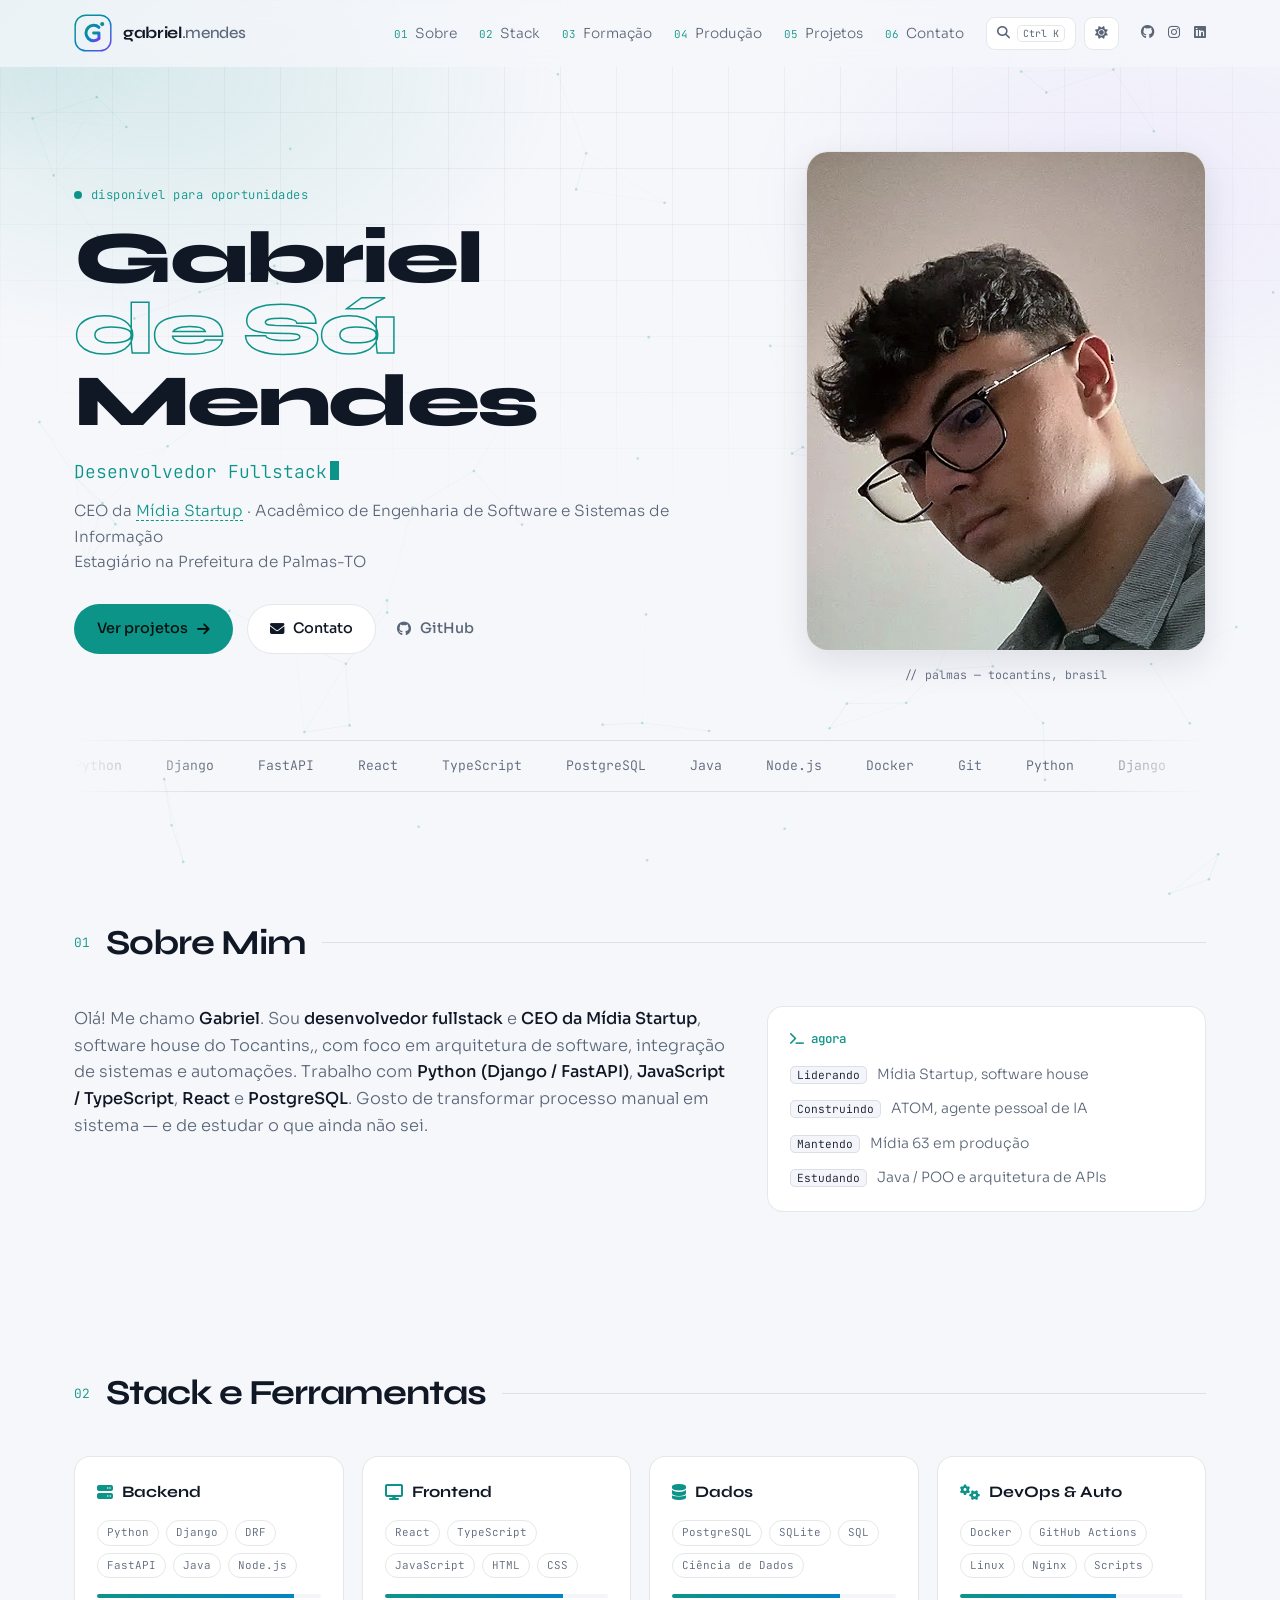
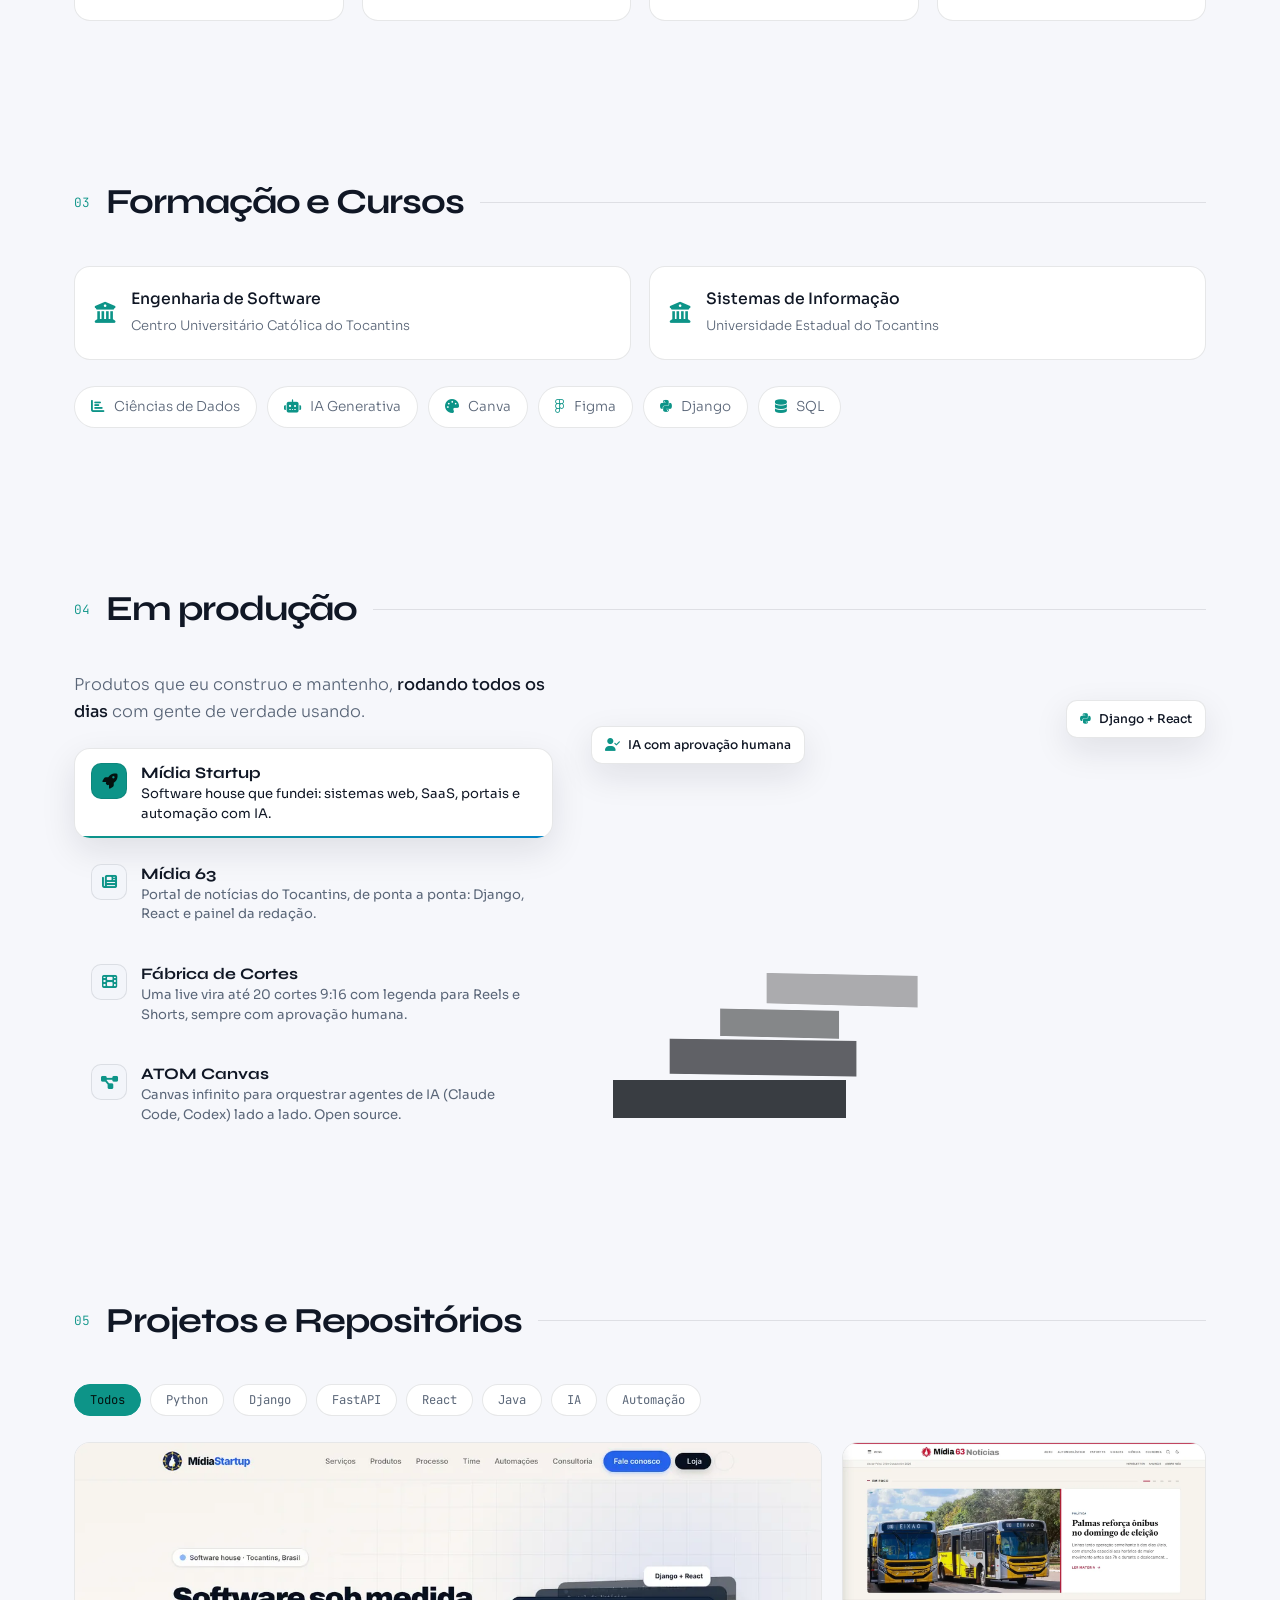
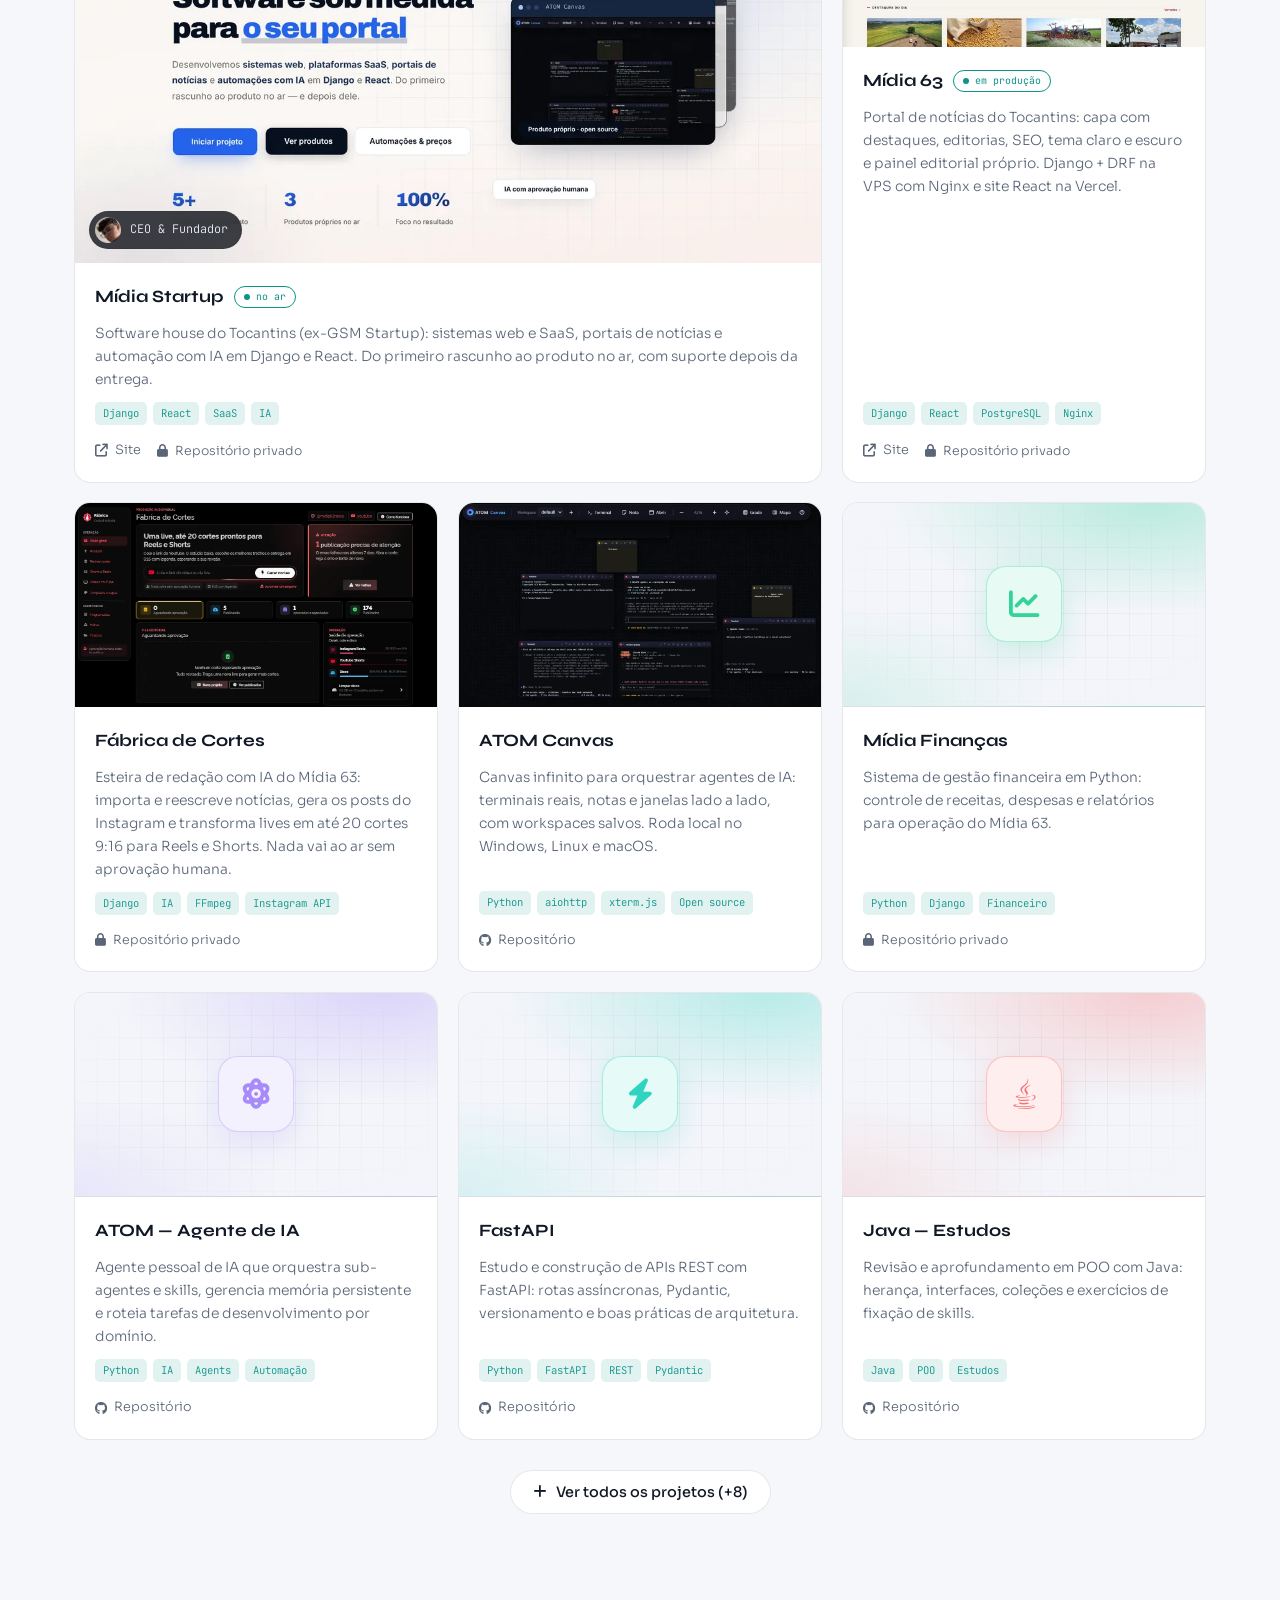
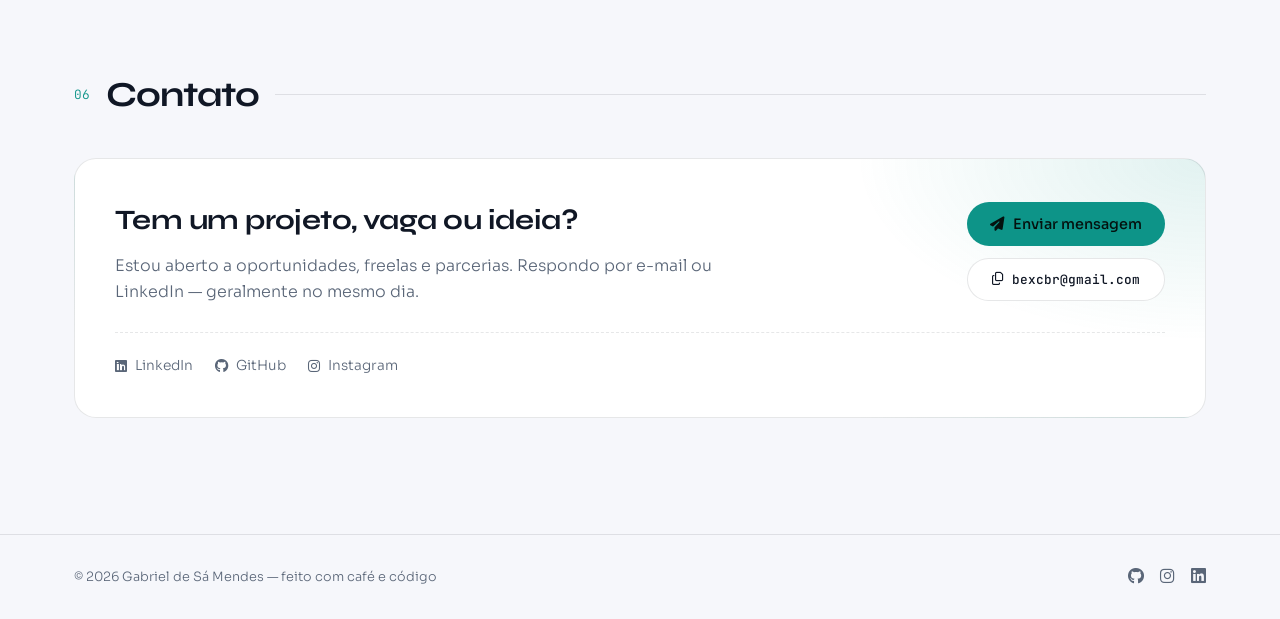
==== commit e10ee2ca: "feat: seção "Em produção", cards animados, foto nova e Mídia Startup - Nova seção 04 "Em produção" c" ====
--- a/index.html
+++ b/index.html
@@ -2,13 +2,13 @@
 <html lang="pt-BR" data-theme="dark">
 <head>
     <meta charset="utf-8">
-    <meta name="description" content="Portfólio de Gabriel de Sá Mendes — Desenvolvedor Fullstack, CEO da GSM Startup, acadêmico de Engenharia de Software e Sistemas de Informação.">
+    <meta name="description" content="Portfólio de Gabriel de Sá Mendes — Desenvolvedor Fullstack, CEO da Mídia Startup, acadêmico de Engenharia de Software e Sistemas de Informação.">
     <title>Gabriel de Sá Mendes — Desenvolvedor Fullstack</title>
     <meta name="viewport" content="width=device-width, initial-scale=1.0">
     <meta name="theme-color" content="#0a0e14">
     <link rel="canonical" href="https://gabriel-de-sa-mendes.vercel.app/">
     <meta property="og:title" content="Gabriel de Sá Mendes — Desenvolvedor Fullstack">
-    <meta property="og:description" content="Desenvolvedor Fullstack & CEO da GSM Startup. Python, Django, FastAPI, React e TypeScript.">
+    <meta property="og:description" content="Desenvolvedor Fullstack & CEO da Mídia Startup. Python, Django, FastAPI, React e TypeScript.">
     <meta property="og:type" content="website">
     <meta property="og:locale" content="pt_BR">
     <meta property="og:url" content="https://gabriel-de-sa-mendes.vercel.app/">
@@ -34,7 +34,7 @@
       "url": "https://gabriel-de-sa-mendes.vercel.app/",
       "image": "https://gabriel-de-sa-mendes.vercel.app/assets/foto.webp",
       "address": { "@type": "PostalAddress", "addressLocality": "Palmas", "addressRegion": "TO", "addressCountry": "BR" },
-      "worksFor": { "@type": "Organization", "name": "GSM Startup", "url": "https://gsm-startup.vercel.app/" },
+      "worksFor": { "@type": "Organization", "name": "Mídia Startup", "url": "https://midia-startup.midia63.com.br/" },
       "sameAs": [
         "https://github.com/GabrielGGC18",
         "https://www.linkedin.com/in/gabriel-de-s%C3%A1-640314211/",
@@ -89,8 +89,9 @@
          <li><a href="#sobre"><span class="nav-num">01</span>Sobre</a></li>
          <li><a href="#stack"><span class="nav-num">02</span>Stack</a></li>
          <li><a href="#formacao"><span class="nav-num">03</span>Formação</a></li>
-         <li><a href="#projects"><span class="nav-num">04</span>Projetos</a></li>
-         <li><a href="#contato"><span class="nav-num">05</span>Contato</a></li>
+         <li><a href="#producao"><span class="nav-num">04</span>Produção</a></li>
+         <li><a href="#projects"><span class="nav-num">05</span>Projetos</a></li>
+         <li><a href="#contato"><span class="nav-num">06</span>Contato</a></li>
          <li class="nav-tools">
             <button class="icon-btn" id="paletteBtn" aria-label="Abrir busca rápida" title="Busca rápida (Ctrl + K)"><i class="fa-solid fa-magnifying-glass"></i><kbd id="paletteKbd">Ctrl K</kbd></button>
             <button class="icon-btn" id="themeBtn" aria-label="Alternar tema claro/escuro" aria-pressed="false" title="Alternar tema"><i class="fa-solid fa-moon"></i></button>
@@ -113,7 +114,7 @@
                 <p class="hero-role reveal d-2">
                   <span class="typed" id="typed" aria-live="polite"></span><span class="caret" aria-hidden="true"></span>
                 </p>
-                <p class="hero-sub reveal d-3">CEO da <a href="https://github.com/GabrielGGC18/GSMstartup" target="_blank" rel="noopener" class="startup-link">GSM Startup</a> · Acadêmico de Engenharia de Software e Sistemas de Informação<br>Estagiário na Prefeitura de Palmas-TO</p>
+                <p class="hero-sub reveal d-3">CEO da <a href="https://midia-startup.midia63.com.br/" target="_blank" rel="noopener" class="startup-link">Mídia Startup</a> · Acadêmico de Engenharia de Software e Sistemas de Informação<br>Estagiário na Prefeitura de Palmas-TO</p>
                 <div class="hero-actions reveal d-4">
                     <a class="btn primary magnetic" href="#projects">Ver projetos <i class="fa-solid fa-arrow-right"></i></a>
                     <a class="btn ghost magnetic" id="contactBtn" href="#contato"><i class="fa-solid fa-envelope"></i> Contato</a>
@@ -123,7 +124,7 @@
 
             <div class="perfil-wrapper reveal d-2">
                 <div class="perfil-frame tilt" data-tilt>
-                    <button class="perfil-btn" id="expandFoto" aria-label="Ampliar foto"><img src="assets/foto.webp" alt="Foto de Gabriel de Sá Mendes" class="perfil" width="720" height="960" fetchpriority="high"></button>
+                    <button class="perfil-btn" id="expandFoto" aria-label="Ampliar foto"><img src="assets/foto.webp" alt="Foto de Gabriel de Sá Mendes" class="perfil" width="768" height="960" fetchpriority="high"></button>
                     <div class="perfil-shine" aria-hidden="true"></div>
                 </div>
                 <span class="perfil-caption">// palmas — tocantins, brasil</span>
@@ -148,10 +149,11 @@
                 <span class="section-line"></span>
             </div>
             <div class="about-grid">
-              <p class="about-text">Olá! Me chamo <strong>Gabriel</strong>. Sou <strong>desenvolvedor fullstack</strong> e <strong>CEO da GSM Startup</strong>, com foco em arquitetura de software, integração de sistemas e automações. Trabalho com <strong>Python (Django / FastAPI)</strong>, <strong>JavaScript / TypeScript</strong>, <strong>React</strong> e <strong>PostgreSQL</strong>. Gosto de transformar processo manual em sistema — e de estudar o que ainda não sei.</p>
+              <p class="about-text">Olá! Me chamo <strong>Gabriel</strong>. Sou <strong>desenvolvedor fullstack</strong> e <strong>CEO da Mídia Startup</strong>, software house do Tocantins,, com foco em arquitetura de software, integração de sistemas e automações. Trabalho com <strong>Python (Django / FastAPI)</strong>, <strong>JavaScript / TypeScript</strong>, <strong>React</strong> e <strong>PostgreSQL</strong>. Gosto de transformar processo manual em sistema — e de estudar o que ainda não sei.</p>
               <aside class="about-card">
                 <h3><i class="fa-solid fa-terminal"></i> agora</h3>
                 <ul>
+                  <li><span>Liderando</span> Mídia Startup, software house</li>
                   <li><span>Construindo</span> ATOM, agente pessoal de IA</li>
                   <li><span>Mantendo</span> Mídia 63 em produção</li>
                   <li><span>Estudando</span> Java / POO e arquitetura de APIs</li>
@@ -222,9 +224,72 @@
             </ul>
         </section>
 
+        <section id="producao" class="section reveal">
+            <div class="section-head">
+                <span class="section-num">04</span>
+                <h2>Em produção</h2>
+                <span class="section-line"></span>
+            </div>
+            <div class="showcase">
+              <div class="showcase-text">
+                <p class="showcase-lead">Produtos que eu construo e mantenho, <strong>rodando todos os dias</strong> com gente de verdade usando.</p>
+                <ol class="showcase-list" id="showcaseList">
+                  <li><button type="button" data-idx="0" aria-pressed="true">
+                    <i class="fa-solid fa-rocket" aria-hidden="true"></i>
+                    <span><strong>Mídia Startup</strong><small>Software house que fundei: sistemas web, SaaS, portais e automação com IA.</small></span>
+                  </button></li>
+                  <li><button type="button" data-idx="1" aria-pressed="false">
+                    <i class="fa-solid fa-newspaper" aria-hidden="true"></i>
+                    <span><strong>Mídia 63</strong><small>Portal de notícias do Tocantins, de ponta a ponta: Django, React e painel da redação.</small></span>
+                  </button></li>
+                  <li><button type="button" data-idx="2" aria-pressed="false">
+                    <i class="fa-solid fa-film" aria-hidden="true"></i>
+                    <span><strong>Fábrica de Cortes</strong><small>Uma live vira até 20 cortes 9:16 com legenda para Reels e Shorts, sempre com aprovação humana.</small></span>
+                  </button></li>
+                  <li><button type="button" data-idx="3" aria-pressed="false">
+                    <i class="fa-solid fa-diagram-project" aria-hidden="true"></i>
+                    <span><strong>ATOM Canvas</strong><small>Canvas infinito para orquestrar agentes de IA (Claude Code, Codex) lado a lado. Open source.</small></span>
+                  </button></li>
+                </ol>
+              </div>
+
+              <div class="showcase-visual">
+                <div class="swap" id="swap">
+                  <figure class="swap-card" data-idx="0">
+                    <div class="swap-bar" aria-hidden="true"><span></span><span></span><span></span><em>midia-startup.midia63.com.br</em></div>
+                    <img class="img-dark" src="assets/midia-startup.webp" alt="Site da Mídia Startup" width="1200" height="750" loading="lazy" decoding="async">
+                    <img class="img-light" src="assets/midia-startup-claro.webp" alt="Site da Mídia Startup" width="1200" height="750" loading="lazy" decoding="async">
+                    <figcaption><i class="fa-solid fa-crown" aria-hidden="true"></i> CEO &amp; Fundador
+                      <a href="https://midia-startup.midia63.com.br/" target="_blank" rel="noopener">Visitar <i class="fa-solid fa-arrow-up-right-from-square" aria-hidden="true"></i></a></figcaption>
+                  </figure>
+                  <figure class="swap-card" data-idx="1">
+                    <div class="swap-bar" aria-hidden="true"><span></span><span></span><span></span><em>midia63.com.br</em></div>
+                    <img class="img-dark" src="assets/midia63.webp" alt="Capa do portal Mídia 63" width="1200" height="750" loading="lazy" decoding="async">
+                    <img class="img-light" src="assets/midia63-claro.webp" alt="Capa do portal Mídia 63" width="1200" height="750" loading="lazy" decoding="async">
+                    <figcaption><span class="status-dot"></span> Em produção
+                      <a href="https://www.midia63.com.br/" target="_blank" rel="noopener">Visitar <i class="fa-solid fa-arrow-up-right-from-square" aria-hidden="true"></i></a></figcaption>
+                  </figure>
+                  <figure class="swap-card" data-idx="2">
+                    <div class="swap-bar" aria-hidden="true"><span></span><span></span><span></span><em>Fábrica de Cortes · painel</em></div>
+                    <img src="assets/fabrica-cortes.webp" alt="Painel da Fábrica de Cortes que gera Reels e Shorts a partir de lives" width="1170" height="635" loading="lazy" decoding="async">
+                    <figcaption><i class="fa-solid fa-wand-magic-sparkles" aria-hidden="true"></i> Redação com IA</figcaption>
+                  </figure>
+                  <figure class="swap-card" data-idx="3">
+                    <div class="swap-bar" aria-hidden="true"><span></span><span></span><span></span><em>ATOM Canvas</em></div>
+                    <img src="assets/atom-canvas.webp" alt="ATOM Canvas com terminais de agentes e notas lado a lado" width="1200" height="634" loading="lazy" decoding="async">
+                    <figcaption><i class="fa-brands fa-github" aria-hidden="true"></i> Open source
+                      <a href="https://github.com/GabrielGGC18/Atom-canvas" target="_blank" rel="noopener">GitHub <i class="fa-solid fa-arrow-up-right-from-square" aria-hidden="true"></i></a></figcaption>
+                  </figure>
+                </div>
+                <div class="float-chip chip-a" aria-hidden="true"><i class="fa-brands fa-python"></i> Django + React</div>
+                <div class="float-chip chip-b" aria-hidden="true"><i class="fa-solid fa-user-check"></i> IA com aprovação humana</div>
+              </div>
+            </div>
+        </section>
+
         <section id="projects" class="section reveal">
             <div class="section-head">
-                <span class="section-num">04</span>
+                <span class="section-num">05</span>
                 <h2>Projetos e Repositórios</h2>
                 <span class="section-line"></span>
             </div>
@@ -242,35 +307,68 @@
 
             <div class="projects-grid" id="projectsGrid">
 
-                <!-- GSM Startup (destaque) -->
-                <article class="project featured" data-tags="react django saas" data-title="GSM Startup">
-                    <div class="project-img-wrapper">
-                        <img src="assets/gsm.webp" alt="GSM Startup" class="project-img" loading="lazy" decoding="async" width="1400" height="730">
+                <!-- Mídia Startup (destaque) -->
+                <article class="project featured" data-tags="react django ia saas" data-title="Mídia Startup">
+                    <div class="project-img-wrapper">
+                        <img src="assets/midia-startup.webp" alt="Site da Mídia Startup" class="project-img project-img--top img-dark" loading="lazy" decoding="async" width="1200" height="750">
+                        <img src="assets/midia-startup-claro.webp" alt="Site da Mídia Startup" class="project-img project-img--top img-light" loading="lazy" decoding="async" width="1200" height="750">
                         <div class="project-ceo-badge">
                             <img src="assets/avatar.webp" alt="" class="ceo-avatar" width="64" height="64">
                             <span>CEO &amp; Fundador</span>
                         </div>
                     </div>
                     <div class="project-body">
-                        <h3>GSM Startup</h3>
-                        <p>Startup de tecnologia focada em SaaS, AgroTech, Automação e Marketing Digital. Do campo ao digital.</p>
-                        <div class="project-tags"><span>Django</span><span>React</span><span>SaaS</span><span>AgroTech</span></div>
-                        <div class="project-links">
-                            <a href="https://github.com/GabrielGGC18/GSMstartup" target="_blank" rel="noopener"><i class="fa-brands fa-github"></i> Repositório</a>
-                            <a href="https://gsm-startup.vercel.app/" target="_blank" rel="noopener"><i class="fa-solid fa-arrow-up-right-from-square"></i> Site</a>
+                        <h3>Mídia Startup <span class="live-badge"><span class="status-dot"></span>no ar</span></h3>
+                        <p>Software house do Tocantins (ex-GSM Startup): sistemas web e SaaS, portais de notícias e automação com IA em Django e React. Do primeiro rascunho ao produto no ar, com suporte depois da entrega.</p>
+                        <div class="project-tags"><span>Django</span><span>React</span><span>SaaS</span><span>IA</span></div>
+                        <div class="project-links">
+                            <a href="https://midia-startup.midia63.com.br/" target="_blank" rel="noopener"><i class="fa-solid fa-arrow-up-right-from-square"></i> Site</a>
+                            <span class="private-badge"><i class="fa-solid fa-lock"></i> Repositório privado</span>
                         </div>
                     </div>
                 </article>
 
                 <!-- Mídia 63 -->
-                <article class="project" data-tags="python django automacao" data-title="Mídia 63">
-                    <div class="project-placeholder ph-amber"><i class="fa-solid fa-newspaper"></i></div>
+                <article class="project" data-tags="python django react" data-title="Mídia 63">
+                    <div class="project-img-wrapper">
+                        <img src="assets/midia63.webp" alt="Capa do portal Mídia 63" class="project-img project-img--top img-dark" loading="lazy" decoding="async" width="1200" height="750">
+                        <img src="assets/midia63-claro.webp" alt="Capa do portal Mídia 63" class="project-img project-img--top img-light" loading="lazy" decoding="async" width="1200" height="750">
+                    </div>
                     <div class="project-body">
                         <h3>Mídia 63 <span class="live-badge"><span class="status-dot"></span>em produção</span></h3>
-                        <p>Portal de notícias completo em Django: publicação editorial, área administrativa, integrações e deploy nativo em VPS com Nginx.</p>
-                        <div class="project-tags"><span>Django</span><span>PostgreSQL</span><span>Nginx</span><span>VPS</span></div>
-                        <div class="project-links">
-                            <a href="https://github.com/GabrielGGC18/Midia63" target="_blank" rel="noopener"><i class="fa-brands fa-github"></i> Repositório</a>
+                        <p>Portal de notícias do Tocantins: capa com destaques, editorias, SEO, tema claro e escuro e painel editorial próprio. Django + DRF na VPS com Nginx e site React na Vercel.</p>
+                        <div class="project-tags"><span>Django</span><span>React</span><span>PostgreSQL</span><span>Nginx</span></div>
+                        <div class="project-links">
+                            <a href="https://www.midia63.com.br/" target="_blank" rel="noopener"><i class="fa-solid fa-arrow-up-right-from-square"></i> Site</a>
+                            <span class="private-badge"><i class="fa-solid fa-lock"></i> Repositório privado</span>
+                        </div>
+                    </div>
+                </article>
+
+                <!-- Fábrica de Cortes / Automação de notícias -->
+                <article class="project" data-tags="python django ia automacao" data-title="Fábrica de Cortes">
+                    <div class="project-img-wrapper">
+                        <img src="assets/fabrica-cortes.webp" alt="Painel da Fábrica de Cortes" class="project-img project-img--top" loading="lazy" decoding="async" width="1170" height="635">
+                    </div>
+                    <div class="project-body">
+                        <h3>Fábrica de Cortes</h3>
+                        <p>Esteira de redação com IA do Mídia 63: importa e reescreve notícias, gera os posts do Instagram e transforma lives em até 20 cortes 9:16 para Reels e Shorts. Nada vai ao ar sem aprovação humana.</p>
+                        <div class="project-tags"><span>Django</span><span>IA</span><span>FFmpeg</span><span>Instagram API</span></div>
+                        <div class="project-links"><span class="private-badge"><i class="fa-solid fa-lock"></i> Repositório privado</span></div>
+                    </div>
+                </article>
+
+                <!-- ATOM Canvas -->
+                <article class="project" data-tags="python ia" data-title="ATOM Canvas">
+                    <div class="project-img-wrapper">
+                        <img src="assets/atom-canvas.webp" alt="ATOM Canvas com terminais de agentes de IA" class="project-img project-img--top" loading="lazy" decoding="async" width="1200" height="634">
+                    </div>
+                    <div class="project-body">
+                        <h3>ATOM Canvas</h3>
+                        <p>Canvas infinito para orquestrar agentes de IA: terminais reais, notas e janelas lado a lado, com workspaces salvos. Roda local no Windows, Linux e macOS.</p>
+                        <div class="project-tags"><span>Python</span><span>aiohttp</span><span>xterm.js</span><span>Open source</span></div>
+                        <div class="project-links">
+                            <a href="https://github.com/GabrielGGC18/Atom-canvas" target="_blank" rel="noopener"><i class="fa-brands fa-github"></i> Repositório</a>
                         </div>
                     </div>
                 </article>
@@ -282,9 +380,7 @@
                         <h3>Mídia Finanças</h3>
                         <p>Sistema de gestão financeira em Python: controle de receitas, despesas e relatórios para operação do Mídia 63.</p>
                         <div class="project-tags"><span>Python</span><span>Django</span><span>Financeiro</span></div>
-                        <div class="project-links">
-                            <a href="https://github.com/GabrielGGC18/MIDIAFINANCAS" target="_blank" rel="noopener"><i class="fa-brands fa-github"></i> Repositório</a>
-                        </div>
+                        <div class="project-links"><span class="private-badge"><i class="fa-solid fa-lock"></i> Repositório privado</span></div>
                     </div>
                 </article>
 
@@ -296,8 +392,7 @@
                         <p>Agente pessoal de IA que orquestra sub-agentes e skills, gerencia memória persistente e roteia tarefas de desenvolvimento por domínio.</p>
                         <div class="project-tags"><span>Python</span><span>IA</span><span>Agents</span><span>Automação</span></div>
                         <div class="project-links">
-                            <a href="https://github.com/GabrielGGC18/Atom-Agent" target="_blank" rel="noopener"><i class="fa-brands fa-github"></i> Atom-Agent</a>
-                            <a href="https://github.com/GabrielGGC18/Atom-" target="_blank" rel="noopener"><i class="fa-brands fa-github"></i> Atom</a>
+                            <a href="https://github.com/GabrielGGC18/Atom-" target="_blank" rel="noopener"><i class="fa-brands fa-github"></i> Repositório</a>
                         </div>
                     </div>
                 </article>
@@ -368,7 +463,7 @@
                         <div class="project-tags"><span>TypeScript</span><span>CSS</span><span>JS</span></div>
                         <div class="project-links">
                             <a href="https://projetov1-56sv.vercel.app/" target="_blank" rel="noopener"><i class="fa-solid fa-arrow-up-right-from-square"></i> Site</a>
-                            <a href="https://github.com/GabrielGGC18/Projetov1" target="_blank" rel="noopener"><i class="fa-brands fa-github"></i> Repo</a>
+                            <span class="private-badge"><i class="fa-solid fa-lock"></i> Repositório privado</span>
                         </div>
                     </div>
                 </article>
@@ -454,7 +549,7 @@
 
         <section id="contato" class="section reveal">
             <div class="section-head">
-                <span class="section-num">05</span>
+                <span class="section-num">06</span>
                 <h2>Contato</h2>
                 <span class="section-line"></span>
             </div>
@@ -507,7 +602,7 @@
     <div class="modal" id="modalFoto" role="dialog" aria-modal="true" aria-label="Foto ampliada" aria-hidden="true">
       <div class="modal-content foto-modal">
         <button class="modal-close" id="closeFoto" aria-label="Fechar">×</button>
-        <img src="assets/foto.webp" alt="Foto de Gabriel de Sá Mendes" class="foto-expandida" width="720" height="960" loading="lazy">
+        <img src="assets/foto.webp" alt="Foto de Gabriel de Sá Mendes" class="foto-expandida" width="768" height="960" loading="lazy">
       </div>
     </div>
 
--- a/main.css
+++ b/main.css
@@ -59,6 +59,7 @@
 
 img { max-width: 100%; height: auto; display: block; }
 button, input, textarea { font-family: inherit; }
+html[data-theme="light"] .img-dark, html:not([data-theme="light"]) .img-light { display: none !important; }
 a { color: inherit; }
 
 :focus-visible {
@@ -230,7 +231,9 @@
 }
 .perfil-frame::after {
   content: ''; position: absolute; inset: 0;
-  background: linear-gradient(160deg, transparent 55%, var(--accent-dim));
+  background:
+    radial-gradient(420px circle at var(--gx, 50%) var(--gy, 0%), rgba(255,255,255,.16), transparent 45%),
+    linear-gradient(160deg, transparent 55%, var(--accent-dim));
   pointer-events: none;
 }
 .perfil-btn {
@@ -333,6 +336,87 @@
 .cursos-list li:hover { color: var(--ink); border-color: var(--accent); }
 .cursos-list i { color: var(--accent); }
 
+/* ---------- Em produção (CardSwap) ---------- */
+.showcase { display: grid; grid-template-columns: .95fr 1.2fr; gap: 48px; align-items: center; }
+.showcase-lead { color: var(--muted); font-size: 1.02rem; margin: 0 0 22px; }
+.showcase-lead strong { color: var(--ink); font-weight: 500; }
+.showcase-list { list-style: none; margin: 0; padding: 0; display: grid; gap: 10px; }
+.showcase-list button {
+  position: relative; overflow: hidden; width: 100%; text-align: left; cursor: pointer;
+  display: flex; gap: 14px; align-items: flex-start;
+  background: transparent; border: 1px solid transparent; border-radius: var(--radius);
+  padding: 14px 16px; color: var(--muted);
+  transition: background .25s, border-color .25s, color .25s;
+}
+.showcase-list button > i {
+  width: 36px; height: 36px; flex: none; display: grid; place-items: center; border-radius: 10px;
+  background: var(--card-2); border: 1px solid var(--card-border); color: var(--accent); font-size: .95rem;
+  transition: background .25s, color .25s;
+}
+.showcase-list strong { display: block; font-family: var(--font-display); font-weight: 700; color: var(--ink); font-size: 1rem; }
+.showcase-list small { display: block; font-size: .82rem; line-height: 1.5; margin-top: 2px; }
+.showcase-list button:hover { background: color-mix(in srgb, var(--card) 60%, transparent); }
+.showcase-list button.is-active { background: var(--card); border-color: var(--card-border); color: var(--ink); box-shadow: var(--shadow); }
+.showcase-list button.is-active > i { background: var(--accent); color: #04120f; }
+/* cronômetro: barra que enche até o próximo card */
+.showcase-list button::after {
+  content: ''; position: absolute; left: 0; bottom: 0; height: 2px; width: 0;
+  background: linear-gradient(90deg, var(--accent), var(--accent-2));
+}
+.showcase-list button.is-active::after { width: 100%; }
+.showcase-list button.is-timing::after { animation: swap-timer var(--swap-ms, 4200ms) linear forwards; }
+@keyframes swap-timer { from { width: 0; } to { width: 100%; } }
+
+.showcase-visual { position: relative; }
+.swap { display: grid; perspective: 1400px; padding: 96px 102px 0 0; }
+.swap-card {
+  grid-area: 1 / 1; margin: 0; position: relative; cursor: pointer;
+  border-radius: 14px; overflow: hidden; background: var(--card-2);
+  border: 1px solid var(--card-border); box-shadow: 0 24px 60px rgba(0,0,0,.45);
+  transform-origin: 50% 100%;
+  transform:
+    translate3d(calc(var(--pos, 0) * 34px), calc(var(--pos, 0) * -30px), calc(var(--pos, 0) * -90px))
+    rotateY(calc(var(--pos, 0) * -7deg));
+  opacity: calc(1 - var(--pos, 0) * .2);
+  filter: saturate(calc(1 - var(--pos, 0) * .35)) brightness(calc(1 - var(--pos, 0) * .08));
+  transition: transform .9s cubic-bezier(.2,.8,.2,1), opacity .9s, filter .9s;
+}
+.swap-card.is-front { cursor: default; }
+.swap-bar {
+  display: flex; align-items: center; gap: 6px; padding: 9px 13px;
+  background: var(--bg-2); border-bottom: 1px solid var(--card-border);
+  font-family: var(--font-mono); font-size: .7rem; color: var(--muted);
+}
+.swap-bar span { width: 9px; height: 9px; border-radius: 50%; background: var(--card-border); }
+.swap-bar span:nth-child(1) { background: #f87171; } .swap-bar span:nth-child(2) { background: #fbbf24; } .swap-bar span:nth-child(3) { background: #34d399; }
+.swap-bar em { font-style: normal; margin-left: 8px; overflow: hidden; text-overflow: ellipsis; white-space: nowrap; }
+.swap-card img { width: 100%; aspect-ratio: 16 / 10; object-fit: cover; object-position: top left; }
+.swap-card figcaption {
+  position: absolute; left: 12px; bottom: 12px; max-width: calc(100% - 24px);
+  display: inline-flex; align-items: center; gap: 8px; flex-wrap: wrap;
+  padding: 5px 6px 5px 12px; border-radius: 999px;
+  background: rgba(10,14,20,.8); backdrop-filter: blur(8px); border: 1px solid rgba(255,255,255,.1);
+  font-family: var(--font-mono); font-size: .72rem; color: #e8edf4;
+}
+.swap-card figcaption:not(:has(a)) { padding-right: 12px; }
+.swap-card figcaption .status-dot { width: 7px; height: 7px; }
+.swap-card figcaption i { color: var(--accent); }
+.swap-card figcaption a {
+  color: #04120f; background: var(--accent); text-decoration: none; font-weight: 600;
+  border-radius: 999px; padding: 3px 10px; display: inline-flex; gap: 6px; align-items: center;
+}
+.swap-card figcaption a i { color: inherit; font-size: .62rem; }
+.float-chip {
+  position: absolute; z-index: 20; display: inline-flex; align-items: center; gap: 8px;
+  padding: 8px 13px; border-radius: 11px; font-size: .76rem; font-weight: 500;
+  background: var(--card); color: var(--ink); border: 1px solid var(--card-border);
+  box-shadow: var(--shadow); animation: chip-float 6s ease-in-out infinite;
+}
+.float-chip i { color: var(--accent); }
+.chip-a { top: 18px; right: 0; }
+.chip-b { top: 44px; left: -10px; animation-delay: -3s; }
+@keyframes chip-float { 50% { transform: translateY(-8px); } }
+
 /* ---------- Filtros ---------- */
 .filters { display: flex; flex-wrap: wrap; gap: 9px; margin-bottom: 26px; }
 .filter {
@@ -360,6 +444,26 @@
   transition: opacity .3s ease;
 }
 .project:hover::before { opacity: 1; }
+/* reflexo que acompanha a inclinação (TiltedCard) */
+.project::after {
+  content: ''; position: absolute; inset: 0; border-radius: inherit; z-index: 3;
+  pointer-events: none; opacity: 0; transition: opacity .3s;
+  background: radial-gradient(500px circle at var(--gx, 50%) var(--gy, 0%), rgba(255,255,255,.10), transparent 45%);
+}
+.project:hover::after { opacity: 1; }
+.project { transform-style: preserve-3d; }
+/* faixa de luz que atravessa o print (GlareHover) */
+.project-img-wrapper::after {
+  content: ''; position: absolute; inset: -50%; pointer-events: none; z-index: 1;
+  background: linear-gradient(115deg, transparent 42%, rgba(255,255,255,.22) 50%, transparent 58%);
+  transform: translateX(-60%); transition: transform .9s cubic-bezier(.2,.8,.2,1);
+}
+.project:hover .project-img-wrapper::after { transform: translateX(60%); }
+.project-img--top { object-position: top left; }
+/* entrada em cascata */
+.project.card-wait { opacity: 0; }
+.project.card-in { animation: card-in .7s cubic-bezier(.2,.8,.2,1) var(--d, 0s) backwards; }
+@keyframes card-in { from { opacity: 0; transform: translateY(26px) scale(.98); } }
 .project:hover { transform: translateY(-6px); border-color: var(--accent); box-shadow: var(--shadow); }
 .project.is-hidden { display: none; }
 .project.featured { grid-column: span 2; }
@@ -570,6 +674,8 @@
   .hero-inner { grid-template-columns: 1fr; gap: 40px; }
   .perfil-wrapper { order: -1; max-width: 220px; margin: 0 auto; }
   .about-grid { grid-template-columns: 1fr; }
+  .showcase { grid-template-columns: 1fr; gap: 34px; }
+  .showcase-visual { max-width: 620px; width: 100%; margin: 0 auto; }
   .nav-toggle { display: flex; }
   .nav-list {
     position: fixed; inset: 62px 0 auto; flex-direction: column; align-items: flex-start;
@@ -586,6 +692,16 @@
   .contact-cta { grid-template-columns: 1fr; padding: 28px 22px; }
 }
 @media (max-width: 520px) {
+  .swap { padding: 64px 54px 0 0; }
+  .swap-card {
+    transform:
+      translate3d(calc(var(--pos, 0) * 18px), calc(var(--pos, 0) * -20px), calc(var(--pos, 0) * -60px))
+      rotateY(calc(var(--pos, 0) * -6deg));
+  }
+  .chip-a { top: 0; }
+  .chip-b { display: none; }
+  .showcase-list small { display: none; }
+  .showcase-list .is-active small { display: block; }
   .hero { padding-top: 40px; }
   .perfil-wrapper { max-width: 170px; }
   .perfil-caption { display: none; }
@@ -596,5 +712,6 @@
 
 @media (prefers-reduced-motion: reduce) {
   * { animation: none !important; transition-duration: .01ms !important; }
+  .project-img-wrapper::after { display: none; }
   .reveal { opacity: 1; transform: none; }
 }
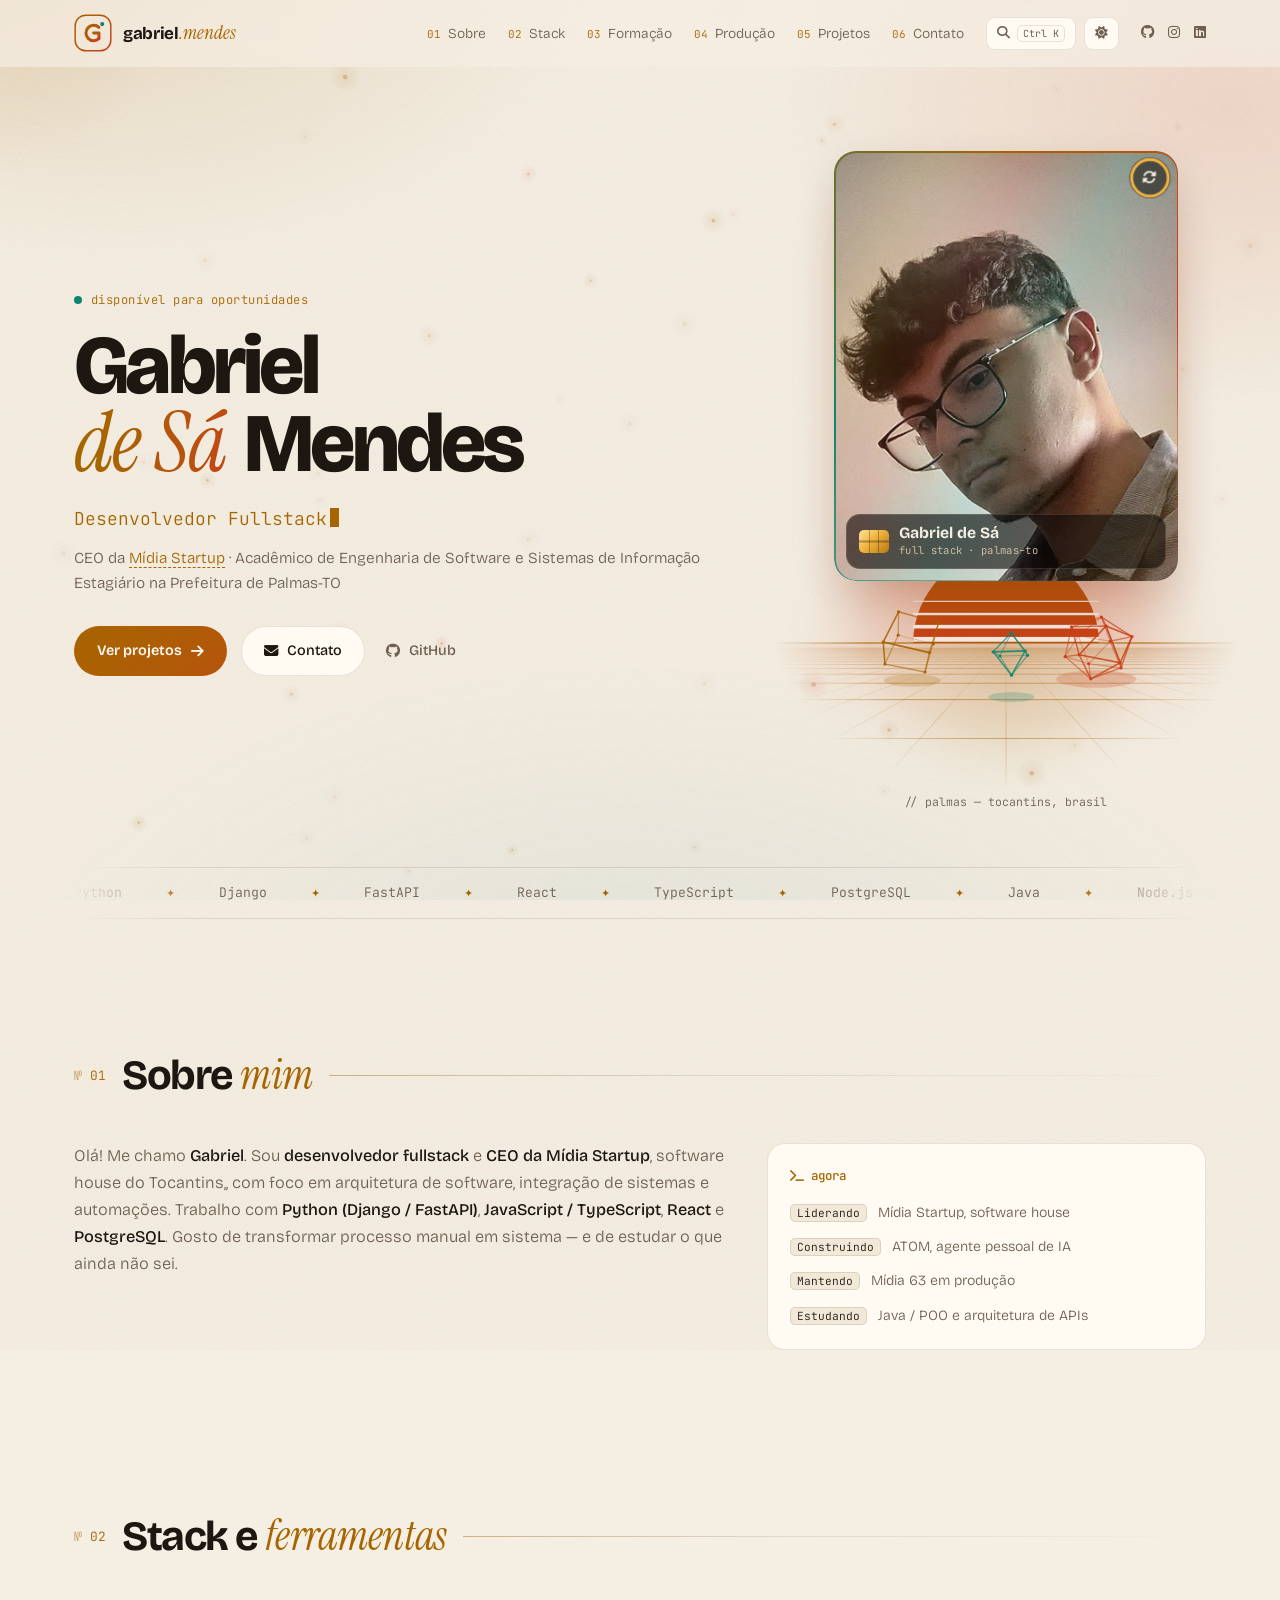
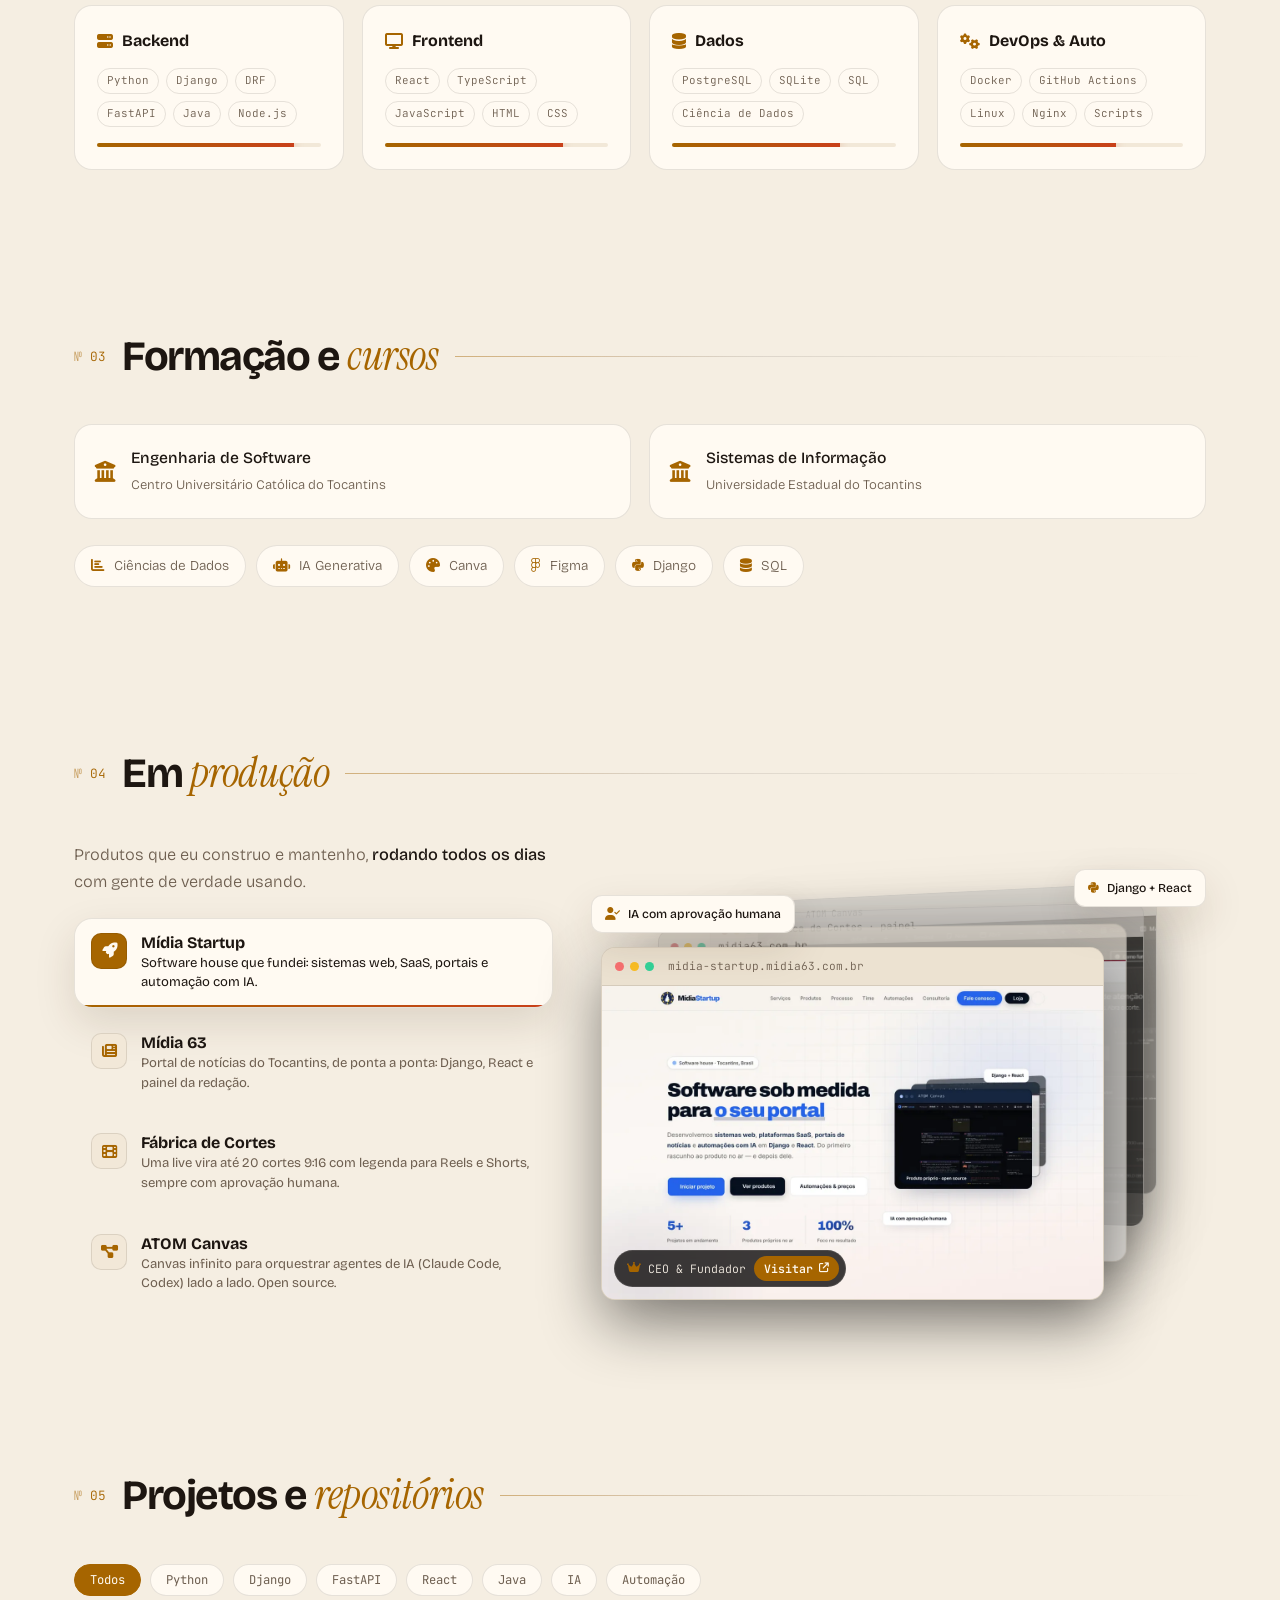
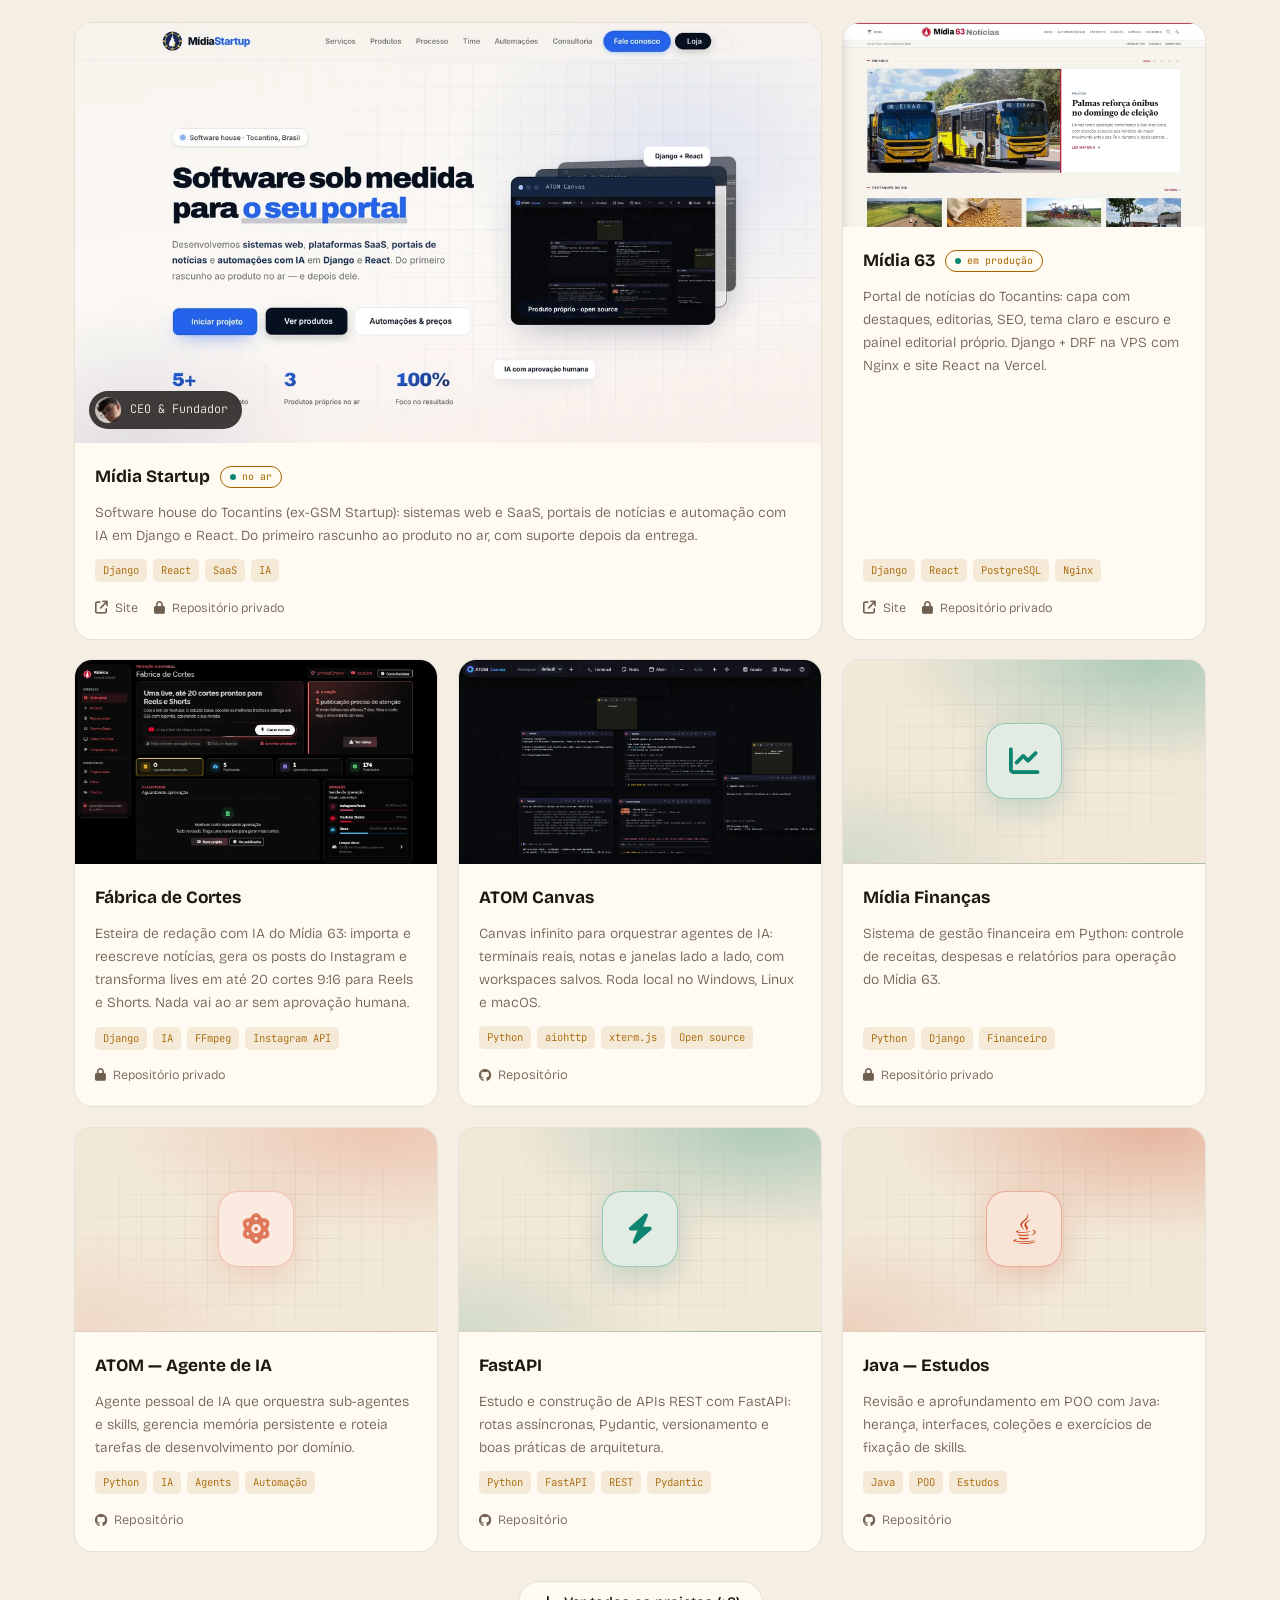
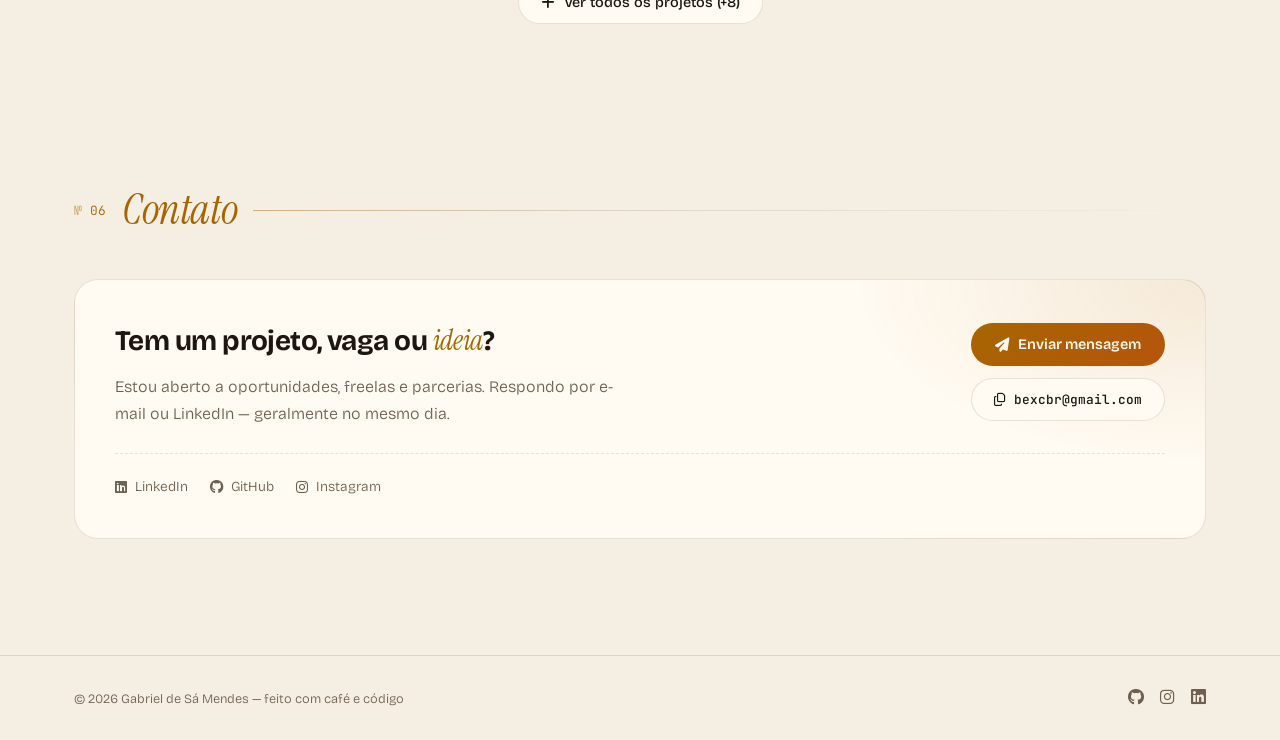
==== commit 702d7156: "feat: nova identidade visual "Jalapão", cartão 3D na foto e palco 3D - paleta própria: capim dourado" ====
--- a/index.html
+++ b/index.html
@@ -5,7 +5,7 @@
     <meta name="description" content="Portfólio de Gabriel de Sá Mendes — Desenvolvedor Fullstack, CEO da Mídia Startup, acadêmico de Engenharia de Software e Sistemas de Informação.">
     <title>Gabriel de Sá Mendes — Desenvolvedor Fullstack</title>
     <meta name="viewport" content="width=device-width, initial-scale=1.0">
-    <meta name="theme-color" content="#0a0e14">
+    <meta name="theme-color" content="#0d0b0a">
     <link rel="canonical" href="https://gabriel-de-sa-mendes.vercel.app/">
     <meta property="og:title" content="Gabriel de Sá Mendes — Desenvolvedor Fullstack">
     <meta property="og:description" content="Desenvolvedor Fullstack & CEO da Mídia Startup. Python, Django, FastAPI, React e TypeScript.">
@@ -46,15 +46,15 @@
     <link rel="alternate icon" href="assets/favicon.png">
     <link rel="preconnect" href="https://fonts.googleapis.com">
     <link rel="preconnect" href="https://fonts.gstatic.com" crossorigin>
-    <link href="https://fonts.googleapis.com/css2?family=Syne:wght@500;600;700;800&family=Sora:wght@300;400;500;600&family=JetBrains+Mono:wght@400;500;600&display=swap" rel="stylesheet">
+    <link href="https://fonts.googleapis.com/css2?family=Bricolage+Grotesque:opsz,wght@12..96,300..800&family=Instrument+Serif:ital@0;1&family=JetBrains+Mono:wght@400;500;600&display=swap" rel="stylesheet">
     <link rel="stylesheet" href="https://cdnjs.cloudflare.com/ajax/libs/font-awesome/6.5.0/css/all.min.css">
     <link rel="stylesheet" href="main.css">
 </head>
 <body>
    <div class="scroll-progress" id="scrollProgress" aria-hidden="true"></div>
    <canvas class="bg-canvas" id="bgCanvas" aria-hidden="true"></canvas>
-   <div class="bg-grid" aria-hidden="true"></div>
    <div class="bg-glow" aria-hidden="true"></div>
+   <div class="bg-grain" aria-hidden="true"></div>
    <div class="cursor-glow" id="cursorGlow" aria-hidden="true"></div>
 
    <a class="skip-link" href="#conteudo">Pular para o conteúdo</a>
@@ -68,14 +68,13 @@
              <defs>
                <linearGradient id="brandGrad" x1="0" y1="0" x2="1" y2="1">
                  <stop offset="0" stop-color="var(--accent)"/>
-                 <stop offset="0.55" stop-color="var(--accent-2)"/>
-                 <stop offset="1" stop-color="var(--accent-3)"/>
+                 <stop offset="1" stop-color="var(--accent-2)"/>
                </linearGradient>
              </defs>
              <rect class="brand-ring" x="2" y="2" width="60" height="60" rx="18" fill="none" stroke="url(#brandGrad)" stroke-width="2.5"/>
              <path class="brand-stroke" d="M42 22.5a13 13 0 1 0 0 19" fill="none" stroke="url(#brandGrad)" stroke-width="5" stroke-linecap="round"/>
              <path class="brand-stroke" d="M33 32h9v9" fill="none" stroke="url(#brandGrad)" stroke-width="5" stroke-linecap="round" stroke-linejoin="round"/>
-             <circle class="brand-dot" cx="47.5" cy="17" r="3.5" fill="var(--accent)"/>
+             <circle class="brand-dot" cx="47.5" cy="17" r="3.5" fill="var(--accent-3)"/>
            </svg>
          </span>
          <span class="brand-name">gabriel<em>.mendes</em></span>
@@ -110,7 +109,7 @@
         <div class="hero-inner">
             <div class="hero-text">
                 <p class="hero-kicker reveal"><span class="status-dot"></span> disponível para oportunidades</p>
-                <h1 class="reveal d-1">Gabriel<br><span class="outline">de Sá</span> Mendes</h1>
+                <h1 class="reveal d-1">Gabriel<br><em class="serif">de Sá</em> Mendes</h1>
                 <p class="hero-role reveal d-2">
                   <span class="typed" id="typed" aria-live="polite"></span><span class="caret" aria-hidden="true"></span>
                 </p>
@@ -123,10 +122,44 @@
             </div>
 
             <div class="perfil-wrapper reveal d-2">
-                <div class="perfil-frame tilt" data-tilt>
-                    <button class="perfil-btn" id="expandFoto" aria-label="Ampliar foto"><img src="assets/foto.webp" alt="Foto de Gabriel de Sá Mendes" class="perfil" width="768" height="960" fetchpriority="high"></button>
-                    <div class="perfil-shine" aria-hidden="true"></div>
+                <!-- Cartão de identidade: gira sozinho entre a foto e o crachá dev -->
+                <div class="idcard" id="idcard" data-tilt>
+                  <div class="idcard-inner">
+                    <div class="idcard-face idcard-front">
+                      <button class="perfil-btn" id="expandFoto" aria-label="Ampliar foto"><img src="assets/foto.webp" alt="Foto de Gabriel de Sá Mendes" class="perfil" width="768" height="960" fetchpriority="high"></button>
+                      <div class="holo" aria-hidden="true"></div>
+                      <div class="idcard-label" aria-hidden="true">
+                        <span class="idcard-chip"></span>
+                        <span><strong>Gabriel de Sá</strong><small>full stack · palmas–to</small></span>
+                      </div>
+                    </div>
+                    <div class="idcard-face idcard-back">
+                      <div class="idcard-top">
+                        <svg viewBox="0 0 64 64" aria-hidden="true"><rect x="2" y="2" width="60" height="60" rx="18" fill="none" stroke="url(#brandGrad)" stroke-width="3"/><path d="M42 22.5a13 13 0 1 0 0 19M33 32h9v9" fill="none" stroke="url(#brandGrad)" stroke-width="5" stroke-linecap="round" stroke-linejoin="round"/></svg>
+                        <span>dev id</span><em>№ 018</em>
+                      </div>
+<pre class="idcard-code"><code><span class="k">const</span> <span class="v">gabriel</span> = {
+  cargo: <span class="s">"Full Stack"</span>,
+  base:  <span class="s">"Palmas · TO"</span>,
+  stack: [<span class="s">"Django"</span>, <span class="s">"React"</span>,
+          <span class="s">"FastAPI"</span>, <span class="s">"TS"</span>],
+  agora: <span class="s">"ATOM Canvas"</span>,
+  cafe:  <span class="n">Infinity</span>,
+};</code></pre>
+                      <div class="idcard-foot">
+                        <span>10°11′S · 48°20′O</span>
+                        <span class="barcode" aria-hidden="true"></span>
+                      </div>
+                      <div class="holo" aria-hidden="true"></div>
+                    </div>
+                  </div>
+                  <button class="idcard-flip" id="idcardFlip" type="button" aria-label="Virar cartão" title="Virar cartão">
+                    <svg viewBox="0 0 36 36" aria-hidden="true"><circle class="ring-bg" cx="18" cy="18" r="16"/><circle class="ring" cx="18" cy="18" r="16"/></svg>
+                    <i class="fa-solid fa-rotate" aria-hidden="true"></i>
+                  </button>
                 </div>
+                <!-- Palco 3D: horizonte do Jalapão, piso em perspectiva e sólidos girando -->
+                <canvas class="stage" id="stage3d" aria-hidden="true"></canvas>
                 <span class="perfil-caption">// palmas — tocantins, brasil</span>
             </div>
         </div>
@@ -145,7 +178,7 @@
         <section id="sobre" class="section reveal">
             <div class="section-head">
                 <span class="section-num">01</span>
-                <h2>Sobre Mim</h2>
+                <h2>Sobre <em>mim</em></h2>
                 <span class="section-line"></span>
             </div>
             <div class="about-grid">
@@ -165,7 +198,7 @@
         <section id="stack" class="section reveal">
             <div class="section-head">
                 <span class="section-num">02</span>
-                <h2>Stack e Ferramentas</h2>
+                <h2>Stack e <em>ferramentas</em></h2>
                 <span class="section-line"></span>
             </div>
             <div class="stack-grid">
@@ -195,7 +228,7 @@
         <section id="formacao" class="section reveal">
             <div class="section-head">
                 <span class="section-num">03</span>
-                <h2>Formação e Cursos</h2>
+                <h2>Formação e <em>cursos</em></h2>
                 <span class="section-line"></span>
             </div>
             <div class="edu-grid">
@@ -227,7 +260,7 @@
         <section id="producao" class="section reveal">
             <div class="section-head">
                 <span class="section-num">04</span>
-                <h2>Em produção</h2>
+                <h2>Em <em>produção</em></h2>
                 <span class="section-line"></span>
             </div>
             <div class="showcase">
@@ -290,7 +323,7 @@
         <section id="projects" class="section reveal">
             <div class="section-head">
                 <span class="section-num">05</span>
-                <h2>Projetos e Repositórios</h2>
+                <h2>Projetos e <em>repositórios</em></h2>
                 <span class="section-line"></span>
             </div>
 
@@ -550,12 +583,12 @@
         <section id="contato" class="section reveal">
             <div class="section-head">
                 <span class="section-num">06</span>
-                <h2>Contato</h2>
+                <h2><em>Contato</em></h2>
                 <span class="section-line"></span>
             </div>
             <div class="contact-cta">
               <div>
-                <h3>Tem um projeto, vaga ou ideia?</h3>
+                <h3>Tem um projeto, vaga ou <em>ideia</em>?</h3>
                 <p>Estou aberto a oportunidades, freelas e parcerias. Respondo por e-mail ou LinkedIn — geralmente no mesmo dia.</p>
               </div>
               <div class="contact-cta-actions">
--- a/main.css
+++ b/main.css
@@ -1,46 +1,51 @@
 /* ===========================================================
-   Gabriel de Sá Mendes — Portfólio v2
-   Dark editorial dev — Syne / Sora / JetBrains Mono
+   Gabriel de Sá Mendes — Portfólio v3 · identidade "Jalapão"
+   Capim dourado, duna ao pôr do sol e água do fervedouro sobre
+   a noite quente do cerrado.
+   Bricolage Grotesque / Instrument Serif / JetBrains Mono
    =========================================================== */
 
 :root {
-  --bg: #0a0e14;
-  --bg-2: #0d1320;
-  --ink: #e8edf4;
-  --muted: #8b97a8;
-  --accent: #5eead4;
-  --accent-2: #38bdf8;
-  --accent-3: #a78bfa;
-  --accent-dim: rgba(94, 234, 212, 0.12);
-  --amber: #fbbf24;
-  --card: #101724;
-  --card-2: #0e1520;
-  --card-border: rgba(255, 255, 255, 0.07);
-  --grid-line: rgba(255, 255, 255, 0.028);
-  --radius: 16px;
-  --radius-sm: 9px;
-  --font-display: 'Syne', sans-serif;
-  --font-body: 'Sora', sans-serif;
-  --font-mono: 'JetBrains Mono', monospace;
-  --shadow: 0 12px 40px rgba(0, 0, 0, 0.45);
+  --bg: #0d0b0a;          /* noite do cerrado */
+  --bg-2: #15110e;
+  --ink: #f4ede3;
+  --muted: #a69a8b;
+  --accent: #f2b33d;      /* capim dourado */
+  --accent-2: #ff6a3d;    /* duna ao pôr do sol */
+  --accent-3: #3fd6b8;    /* fervedouro */
+  --accent-dim: rgba(242, 179, 61, 0.12);
+  --on-accent: #1d1305;
+  --amber: #f2b33d;
+  --card: #17120f;
+  --card-2: #110d0b;
+  --card-border: rgba(255, 232, 200, 0.08);
+  --grid-line: rgba(255, 232, 200, 0.03);
+  --radius: 18px;
+  --radius-sm: 10px;
+  --font-display: 'Bricolage Grotesque', system-ui, sans-serif;
+  --font-body: 'Bricolage Grotesque', system-ui, sans-serif;
+  --font-serif: 'Instrument Serif', Georgia, serif;
+  --font-mono: 'JetBrains Mono', ui-monospace, monospace;
+  --shadow: 0 18px 50px rgba(0, 0, 0, 0.5);
   --max: 1180px;
 }
 
 html[data-theme="light"] {
-  --bg: #f6f7fb;
-  --bg-2: #eceff6;
-  --ink: #101725;
-  --muted: #5a6678;
-  --accent: #0d9488;
-  --accent-2: #0284c7;
-  --accent-3: #7c3aed;
-  --accent-dim: rgba(13, 148, 136, 0.12);
-  --amber: #b45309;
-  --card: #ffffff;
-  --card-2: #f3f5fa;
-  --card-border: rgba(16, 23, 37, 0.10);
-  --grid-line: rgba(16, 23, 37, 0.045);
-  --shadow: 0 12px 34px rgba(16, 23, 37, 0.10);
+  --bg: #f5eee2;
+  --bg-2: #ece2d1;
+  --ink: #1d1611;
+  --muted: #6e5f50;
+  --accent: #a66500;
+  --accent-2: #c9401a;
+  --accent-3: #0e8571;
+  --accent-dim: rgba(166, 101, 0, 0.11);
+  --on-accent: #fffaf1;
+  --amber: #a66500;
+  --card: #fffaf2;
+  --card-2: #f2e8d8;
+  --card-border: rgba(29, 22, 17, 0.11);
+  --grid-line: rgba(29, 22, 17, 0.05);
+  --shadow: 0 16px 40px rgba(60, 38, 14, 0.13);
 }
 
 * { box-sizing: border-box; }
@@ -68,31 +73,35 @@
 main:focus { outline: none; }
 section[id] { scroll-margin-top: 72px; }
 
-::selection { background: var(--accent); color: #04120f; }
+::selection { background: var(--accent); color: var(--on-accent); }
 
 .skip-link {
   position: fixed; left: -999px; top: 10px; z-index: 999;
-  background: var(--accent); color: #04120f; padding: 10px 16px; border-radius: 8px;
+  background: var(--accent); color: var(--on-accent); padding: 10px 16px; border-radius: 8px;
 }
 .skip-link:focus { left: 10px; }
 
 /* ---------- Fundo ---------- */
 .bg-canvas {
-  position: fixed; inset: 0; z-index: -3; opacity: .55; pointer-events: none;
-}
-.bg-grid {
+  position: fixed; inset: 0; z-index: -3; opacity: .9; pointer-events: none;
+}
+.bg-glow {
   position: fixed; inset: 0; z-index: -2; pointer-events: none;
-  background-image:
-    linear-gradient(var(--grid-line) 1px, transparent 1px),
-    linear-gradient(90deg, var(--grid-line) 1px, transparent 1px);
-  background-size: 56px 56px;
-  mask-image: radial-gradient(ellipse 80% 60% at 50% 0%, #000 40%, transparent 100%);
-}
-.bg-glow {
-  position: fixed; inset: 0; z-index: -1; pointer-events: none;
   background:
-    radial-gradient(600px 400px at 12% 8%, var(--accent-dim), transparent 70%),
-    radial-gradient(560px 380px at 88% 22%, rgba(167, 139, 250, .10), transparent 70%);
+    radial-gradient(700px 420px at 8% -4%, color-mix(in srgb, var(--accent) 14%, transparent), transparent 70%),
+    radial-gradient(640px 420px at 96% 12%, color-mix(in srgb, var(--accent-2) 13%, transparent), transparent 70%),
+    radial-gradient(900px 500px at 50% 112%, color-mix(in srgb, var(--accent-3) 7%, transparent), transparent 70%);
+}
+/* grão de filme: tira o aspecto "chapado" do fundo */
+.bg-grain {
+  position: fixed; inset: -50%; z-index: -1; pointer-events: none; opacity: .07;
+  background-image: url("data:image/svg+xml,%3Csvg xmlns='http://www.w3.org/2000/svg' width='160' height='160'%3E%3Cfilter id='n'%3E%3CfeTurbulence type='fractalNoise' baseFrequency='.85' numOctaves='3' stitchTiles='stitch'/%3E%3C/filter%3E%3Crect width='100%25' height='100%25' filter='url(%23n)'/%3E%3C/svg%3E");
+  animation: grain 1.2s steps(4) infinite;
+}
+html[data-theme="light"] .bg-grain { opacity: .1; mix-blend-mode: multiply; }
+@keyframes grain {
+  0% { transform: translate(0, 0); } 25% { transform: translate(-3%, 2%); }
+  50% { transform: translate(2%, -3%); } 75% { transform: translate(-2%, -1%); } 100% { transform: translate(0, 0); }
 }
 .cursor-glow {
   position: fixed; width: 380px; height: 380px; border-radius: 50%;
@@ -105,7 +114,8 @@
 
 .scroll-progress {
   position: fixed; top: 0; left: 0; height: 3px; width: 0;
-  background: linear-gradient(90deg, var(--accent), var(--accent-2), var(--accent-3));
+  background: linear-gradient(90deg, var(--accent), var(--accent-2));
+  box-shadow: 0 0 12px color-mix(in srgb, var(--accent-2) 60%, transparent);
   z-index: 120;
 }
 
@@ -132,8 +142,8 @@
 .brand:hover .brand-ring { transform: rotate(90deg); }
 .brand-dot { transition: transform .4s ease; transform-origin: 47.5px 17px; }
 .brand:hover .brand-dot { transform: scale(1.5); }
-.brand-name { font-family: var(--font-display); font-weight: 700; letter-spacing: -.02em; font-size: 1.02rem; }
-.brand-name em { font-style: normal; color: var(--muted); font-weight: 500; }
+.brand-name { font-family: var(--font-display); font-weight: 700; letter-spacing: -.02em; font-size: 1.06rem; }
+.brand-name em { font-family: var(--font-serif); font-style: italic; font-weight: 400; font-size: 1.12em; color: var(--accent); letter-spacing: 0; }
 
 .nav-list { list-style: none; display: flex; align-items: center; gap: 22px; margin: 0; padding: 0; }
 .nav-list > li > a {
@@ -179,22 +189,28 @@
   display: inline-flex; align-items: center; gap: 9px;
 }
 .status-dot {
-  width: 8px; height: 8px; border-radius: 50%; background: var(--accent);
-  box-shadow: 0 0 0 0 var(--accent); animation: pulse 2s infinite;
+  width: 8px; height: 8px; border-radius: 50%; background: var(--accent-3);
+  box-shadow: 0 0 0 0 var(--accent-3); animation: pulse 2s infinite;
 }
 @keyframes pulse {
-  0% { box-shadow: 0 0 0 0 color-mix(in srgb, var(--accent) 55%, transparent); }
+  0% { box-shadow: 0 0 0 0 color-mix(in srgb, var(--accent-3) 55%, transparent); }
   70% { box-shadow: 0 0 0 10px transparent; }
   100% { box-shadow: 0 0 0 0 transparent; }
 }
 .hero h1 {
-  font-family: var(--font-display); font-weight: 800;
-  font-size: clamp(2.7rem, 7vw, 4.6rem); line-height: .97;
-  letter-spacing: -.035em; margin: 0 0 20px;
-}
-.hero h1 .outline {
-  -webkit-text-stroke: 1.5px var(--accent); color: transparent;
-}
+  font-family: var(--font-display); font-weight: 800; font-optical-sizing: auto;
+  font-size: clamp(2.9rem, 7.4vw, 5.2rem); line-height: .92;
+  letter-spacing: -.045em; margin: 0 0 22px;
+}
+.hero h1 .serif {
+  font-family: var(--font-serif); font-style: italic; font-weight: 400;
+  letter-spacing: -.01em; padding-right: .06em;
+  background: linear-gradient(100deg, var(--accent) 10%, var(--accent-2) 55%, var(--accent) 90%);
+  background-size: 220% 100%;
+  -webkit-background-clip: text; background-clip: text; color: transparent;
+  animation: sunset-text 7s ease-in-out infinite;
+}
+@keyframes sunset-text { 50% { background-position: 100% 0; } }
 .hero-role {
   font-size: 1.12rem; margin: 0 0 12px; font-family: var(--font-mono);
   color: var(--ink); min-height: 1.6em;
@@ -215,33 +231,147 @@
   border: 1px solid transparent; cursor: pointer;
   transition: transform .18s ease, box-shadow .25s ease, background .2s ease, color .2s ease;
 }
-.btn.primary { background: var(--accent); color: #04120f; }
-.btn.primary:hover { box-shadow: 0 10px 28px color-mix(in srgb, var(--accent) 28%, transparent); }
+.btn.primary {
+  background: linear-gradient(135deg, var(--accent), color-mix(in srgb, var(--accent) 55%, var(--accent-2)));
+  color: var(--on-accent); font-weight: 600; position: relative; overflow: hidden;
+}
+.btn.primary::after {
+  content: ''; position: absolute; inset: 0; pointer-events: none;
+  background: linear-gradient(115deg, transparent 35%, rgba(255,255,255,.45) 50%, transparent 65%);
+  transform: translateX(-120%); transition: transform .7s cubic-bezier(.2,.8,.2,1);
+}
+.btn.primary:hover::after { transform: translateX(120%); }
+.btn.primary:hover { box-shadow: 0 12px 32px color-mix(in srgb, var(--accent-2) 35%, transparent); }
 .btn.ghost { border-color: var(--card-border); color: var(--ink); background: var(--card); }
 .btn.ghost:hover { border-color: var(--accent); color: var(--accent); }
 .btn.link { color: var(--muted); padding-left: 6px; }
 .btn.link:hover { color: var(--accent); }
 
-.perfil-wrapper { display: flex; flex-direction: column; align-items: center; gap: 14px; }
-.perfil-frame {
-  position: relative; border-radius: 22px; overflow: hidden;
-  border: 1px solid var(--card-border); background: var(--card);
-  box-shadow: var(--shadow); will-change: transform;
-  transition: transform .2s ease;
-}
-.perfil-frame::after {
-  content: ''; position: absolute; inset: 0;
+.perfil-wrapper {
+  display: flex; flex-direction: column; align-items: center; gap: 0;
+  width: 100%; max-width: 400px; justify-self: center; position: relative;
+}
+.perfil-btn {
+  display: block; width: 100%; height: 100%; padding: 0; border: 0; background: none;
+  cursor: zoom-in; border-radius: inherit;
+}
+.perfil { width: 100%; height: 100%; aspect-ratio: 4/5; object-fit: cover; }
+.perfil-caption { font-family: var(--font-mono); font-size: .72rem; color: var(--muted); margin-top: 6px; }
+
+/* ---------- Cartão de identidade (flip 3D automático) ---------- */
+@property --ang { syntax: '<angle>'; initial-value: 0deg; inherits: false; }
+.idcard {
+  position: relative; z-index: 2; width: 86%; aspect-ratio: 4 / 5;
+  container-type: inline-size;
+  transform: perspective(1100px); transform-style: preserve-3d;
+  transition: transform .25s ease;
+  animation: card-float 7s ease-in-out infinite;
+}
+@keyframes card-float { 50% { translate: 0 -10px; } }
+.idcard-inner {
+  position: absolute; inset: 0; transform-style: preserve-3d;
+  transition: transform 1.1s cubic-bezier(.7,-.25,.25,1.25);
+}
+.idcard.is-flipped .idcard-inner { transform: rotateY(180deg); }
+.idcard-face {
+  position: absolute; inset: 0; border-radius: 22px; overflow: hidden;
+  backface-visibility: hidden; -webkit-backface-visibility: hidden;
+  background: var(--card); box-shadow: var(--shadow), 0 30px 60px -30px color-mix(in srgb, var(--accent-2) 45%, transparent);
+}
+/* moldura com brilho girando (dourado → duna → fervedouro) */
+.idcard-face::before {
+  content: ''; position: absolute; inset: 0; border-radius: inherit; padding: 1.5px; z-index: 4;
+  background: conic-gradient(from var(--ang), var(--accent), var(--accent-2), transparent 40%, var(--accent-3), var(--accent));
+  -webkit-mask: linear-gradient(#000 0 0) content-box, linear-gradient(#000 0 0);
+  -webkit-mask-composite: xor; mask-composite: exclude;
+  animation: spin-border 6s linear infinite; pointer-events: none;
+}
+@keyframes spin-border { to { --ang: 360deg; } }
+.idcard-back { transform: rotateY(180deg); }
+
+/* película holográfica: muda com o mouse e sozinha */
+.holo {
+  position: absolute; inset: 0; z-index: 3; pointer-events: none; border-radius: inherit;
+  mix-blend-mode: color-dodge; opacity: .38;
   background:
-    radial-gradient(420px circle at var(--gx, 50%) var(--gy, 0%), rgba(255,255,255,.16), transparent 45%),
-    linear-gradient(160deg, transparent 55%, var(--accent-dim));
-  pointer-events: none;
-}
-.perfil-btn {
-  display: block; width: 100%; padding: 0; border: 0; background: none;
-  cursor: zoom-in; border-radius: inherit;
-}
-.perfil { width: 100%; aspect-ratio: 4/5; object-fit: cover; }
-.perfil-caption { font-family: var(--font-mono); font-size: .72rem; color: var(--muted); }
+    radial-gradient(420px circle at var(--gx, 30%) var(--gy, 10%), rgba(255,255,255,.35), transparent 40%),
+    repeating-linear-gradient(115deg,
+      rgba(242,179,61,.0) 0%, rgba(242,179,61,.35) 6%, rgba(255,106,61,.3) 12%,
+      rgba(63,214,184,.3) 18%, rgba(242,179,61,.0) 24%);
+  background-size: 100% 100%, 300% 300%;
+  animation: holo-drift 9s ease-in-out infinite alternate;
+}
+@keyframes holo-drift { from { background-position: 0 0, 0% 0%; } to { background-position: 0 0, 100% 100%; } }
+html[data-theme="light"] .holo { mix-blend-mode: soft-light; opacity: .55; }
+
+.idcard-label {
+  position: absolute; left: 12px; right: 12px; bottom: 12px; z-index: 5;
+  display: flex; align-items: center; gap: 10px;
+  padding: 9px 12px; border-radius: 14px;
+  background: rgba(13,11,10,.62); backdrop-filter: blur(10px);
+  border: 1px solid rgba(255,232,200,.14); color: #f4ede3;
+}
+.idcard-label > span { min-width: 0; }
+.idcard-label strong { display: block; font-family: var(--font-display); font-size: clamp(.8rem, 5.4cqw, .98rem); line-height: 1.15; }
+.idcard-label small { display: block; font-family: var(--font-mono); font-size: clamp(.56rem, 3.5cqw, .66rem); color: #d9c7ad; letter-spacing: .03em; white-space: nowrap; overflow: hidden; text-overflow: ellipsis; }
+/* chip dourado de cartão */
+.idcard-chip {
+  width: 30px; height: 23px; flex: none; border-radius: 5px;
+  background:
+    linear-gradient(90deg, transparent 32%, rgba(0,0,0,.28) 33% 35%, transparent 36% 64%, rgba(0,0,0,.28) 65% 67%, transparent 68%),
+    linear-gradient(0deg, transparent 45%, rgba(0,0,0,.28) 46% 54%, transparent 55%),
+    linear-gradient(135deg, #ffe39a, #f2b33d 45%, #b77812);
+}
+
+/* verso: crachá dev (sempre escuro, como um cartão físico) */
+.idcard-back {
+  display: flex; flex-direction: column; justify-content: space-between;
+  padding: 8cqw 7.5cqw; color: #f4ede3;
+  background:
+    radial-gradient(120% 70% at 100% 0%, rgba(255,106,61,.28), transparent 60%),
+    radial-gradient(90% 60% at 0% 100%, rgba(63,214,184,.18), transparent 60%),
+    linear-gradient(160deg, #1f1712, #0f0b09);
+}
+.idcard-top { display: flex; align-items: center; gap: 3cqw; padding-right: 13cqw; font-family: var(--font-mono); font-size: 3.6cqw; text-transform: uppercase; letter-spacing: .14em; color: #d9c7ad; }
+.idcard-top svg { width: 11cqw; height: 11cqw; }
+.idcard-top em { margin-left: auto; font-family: var(--font-serif); font-size: 6cqw; letter-spacing: 0; text-transform: none; color: #f2b33d; }
+.idcard-code {
+  margin: 0; font-family: var(--font-mono); font-size: 4.25cqw; line-height: 1.65;
+  color: #e9dcc8; white-space: pre; overflow: hidden;
+}
+.idcard-code .k { color: #ff8a5c; } .idcard-code .v { color: #f2b33d; }
+.idcard-code .s { color: #7fe6cf; } .idcard-code .n { color: #ffb38a; }
+.idcard-foot { display: flex; align-items: center; justify-content: space-between; gap: 4cqw; font-family: var(--font-mono); font-size: 3.4cqw; color: #a69a8b; }
+.barcode {
+  height: 9cqw; flex: 1; max-width: 38cqw; border-radius: 2px; opacity: .8;
+  background: repeating-linear-gradient(90deg, #f4ede3 0 2px, transparent 2px 4px, #f4ede3 4px 5px, transparent 5px 9px, #f4ede3 9px 12px, transparent 12px 14px);
+}
+
+/* botão de virar com anel que marca o tempo até a próxima troca */
+.idcard-flip {
+  position: absolute; top: 12px; right: 12px; z-index: 6;
+  width: 40px; height: 40px; display: grid; place-items: center;
+  border-radius: 50%; border: 0; cursor: pointer; color: #f4ede3;
+  background: rgba(13,11,10,.55); backdrop-filter: blur(8px);
+  transform: translateZ(30px); transition: background .2s, transform .3s;
+}
+.idcard-flip:hover { background: rgba(13,11,10,.8); }
+.idcard-flip i { font-size: .85rem; transition: transform .6s cubic-bezier(.2,.8,.2,1); }
+.idcard.is-flipped .idcard-flip i { transform: rotate(180deg); }
+.idcard-flip svg { position: absolute; inset: 0; width: 100%; height: 100%; transform: rotate(-90deg); }
+.idcard-flip circle { fill: none; stroke-width: 2.5; }
+.idcard-flip .ring-bg { stroke: rgba(255,255,255,.15); }
+.idcard-flip .ring { stroke: #f2b33d; stroke-linecap: round; stroke-dasharray: 100.53; stroke-dashoffset: 100.53; }
+.idcard.is-timing .idcard-flip .ring { animation: ring var(--flip-ms, 5600ms) linear forwards; }
+@keyframes ring { to { stroke-dashoffset: 0; } }
+
+/* ---------- Palco 3D abaixo da foto ---------- */
+.stage {
+  display: block; width: 116%; max-width: 100vw; aspect-ratio: 1.75 / 1; margin-top: -15%;
+  position: relative; z-index: 1; pointer-events: none;
+  -webkit-mask-image: radial-gradient(ellipse 50% 62% at 50% 42%, #000 60%, transparent 100%);
+  mask-image: radial-gradient(ellipse 50% 62% at 50% 42%, #000 60%, transparent 100%);
+}
 
 /* marquee */
 .marquee {
@@ -250,7 +380,8 @@
   mask-image: linear-gradient(90deg, transparent, #000 12%, #000 88%, transparent);
 }
 .marquee-track { display: flex; gap: 44px; width: max-content; animation: slide 26s linear infinite; }
-.marquee-track span { font-family: var(--font-mono); font-size: .82rem; color: var(--muted); white-space: nowrap; }
+.marquee-track span { font-family: var(--font-mono); font-size: .82rem; color: var(--muted); white-space: nowrap; display: inline-flex; align-items: center; gap: 44px; }
+.marquee-track span::after { content: '✦'; color: var(--accent); font-size: .7rem; }
 .marquee:hover .marquee-track { animation-play-state: paused; }
 @keyframes slide { to { transform: translateX(-50%); } }
 
@@ -260,10 +391,18 @@
 .section-head { display: flex; align-items: center; gap: 16px; margin-bottom: 34px; }
 .section-num { font-family: var(--font-mono); font-size: .8rem; color: var(--accent); }
 .section-head h2 {
-  font-family: var(--font-display); font-weight: 700; letter-spacing: -.03em;
-  font-size: clamp(1.6rem, 3.4vw, 2.2rem); margin: 0; white-space: nowrap;
-}
-.section-line { flex: 1; height: 1px; background: var(--card-border); }
+  font-family: var(--font-display); font-weight: 700; letter-spacing: -.035em;
+  font-size: clamp(1.8rem, 3.8vw, 2.6rem); margin: 0; white-space: nowrap;
+}
+.section-head h2 em, .contact-cta h3 em {
+  font-family: var(--font-serif); font-style: italic; font-weight: 400;
+  color: var(--accent); letter-spacing: -.01em;
+}
+.section-num::before { content: '№ '; opacity: .6; }
+.section-line {
+  flex: 1; height: 1px;
+  background: linear-gradient(90deg, color-mix(in srgb, var(--accent) 45%, transparent), var(--card-border) 40%, transparent);
+}
 
 .about-grid { display: grid; grid-template-columns: 1.5fr 1fr; gap: 34px; align-items: start; }
 .about-text { font-size: 1.02rem; color: var(--muted); margin: 0; }
@@ -306,6 +445,7 @@
 .bar i {
   display: block; height: 100%; width: 0;
   background: linear-gradient(90deg, var(--accent), var(--accent-2));
+  box-shadow: 0 0 10px color-mix(in srgb, var(--accent-2) 50%, transparent);
   transition: width 1.1s cubic-bezier(.2,.8,.2,1);
 }
 .bar.is-visible i { width: var(--lvl); }
@@ -357,7 +497,7 @@
 .showcase-list small { display: block; font-size: .82rem; line-height: 1.5; margin-top: 2px; }
 .showcase-list button:hover { background: color-mix(in srgb, var(--card) 60%, transparent); }
 .showcase-list button.is-active { background: var(--card); border-color: var(--card-border); color: var(--ink); box-shadow: var(--shadow); }
-.showcase-list button.is-active > i { background: var(--accent); color: #04120f; }
+.showcase-list button.is-active > i { background: var(--accent); color: var(--on-accent); }
 /* cronômetro: barra que enche até o próximo card */
 .showcase-list button::after {
   content: ''; position: absolute; left: 0; bottom: 0; height: 2px; width: 0;
@@ -395,14 +535,14 @@
   position: absolute; left: 12px; bottom: 12px; max-width: calc(100% - 24px);
   display: inline-flex; align-items: center; gap: 8px; flex-wrap: wrap;
   padding: 5px 6px 5px 12px; border-radius: 999px;
-  background: rgba(10,14,20,.8); backdrop-filter: blur(8px); border: 1px solid rgba(255,255,255,.1);
-  font-family: var(--font-mono); font-size: .72rem; color: #e8edf4;
+  background: rgba(13,11,10,.8); backdrop-filter: blur(8px); border: 1px solid rgba(255,255,255,.1);
+  font-family: var(--font-mono); font-size: .72rem; color: #f4ede3;
 }
 .swap-card figcaption:not(:has(a)) { padding-right: 12px; }
 .swap-card figcaption .status-dot { width: 7px; height: 7px; }
 .swap-card figcaption i { color: var(--accent); }
 .swap-card figcaption a {
-  color: #04120f; background: var(--accent); text-decoration: none; font-weight: 600;
+  color: var(--on-accent); background: var(--accent); text-decoration: none; font-weight: 600;
   border-radius: 999px; padding: 3px 10px; display: inline-flex; gap: 6px; align-items: center;
 }
 .swap-card figcaption a i { color: inherit; font-size: .62rem; }
@@ -425,7 +565,7 @@
   padding: 7px 15px; cursor: pointer; transition: all .2s ease;
 }
 .filter:hover { color: var(--ink); border-color: var(--accent); }
-.filter.is-active { background: var(--accent); color: #04120f; border-color: var(--accent); }
+.filter.is-active { background: var(--accent); color: var(--on-accent); border-color: var(--accent); }
 
 /* ---------- Projetos ---------- */
 .projects-grid {
@@ -464,7 +604,7 @@
 .project.card-wait { opacity: 0; }
 .project.card-in { animation: card-in .7s cubic-bezier(.2,.8,.2,1) var(--d, 0s) backwards; }
 @keyframes card-in { from { opacity: 0; transform: translateY(26px) scale(.98); } }
-.project:hover { transform: translateY(-6px); border-color: var(--accent); box-shadow: var(--shadow); }
+.project:hover { transform: translateY(-6px); border-color: color-mix(in srgb, var(--accent) 70%, transparent); box-shadow: var(--shadow), 0 0 0 1px color-mix(in srgb, var(--accent) 25%, transparent); }
 .project.is-hidden { display: none; }
 .project.featured { grid-column: span 2; }
 @media (max-width: 720px) { .project.featured { grid-column: span 1; } }
@@ -499,21 +639,21 @@
   transition: transform .5s cubic-bezier(.2,.8,.2,1);
 }
 .project:hover .project-placeholder i { transform: translateY(-4px) rotate(-6deg) scale(1.06); }
-.ph-blue   { --tint: #38bdf8; }
-.ph-wp     { --tint: #60a5fa; }
-.ph-dark   { --tint: #94a3b8; }
-.ph-amber  { --tint: #f59e0b; }
-.ph-green  { --tint: #34d399; }
-.ph-violet { --tint: #a78bfa; }
-.ph-teal   { --tint: #2dd4bf; }
-.ph-red    { --tint: #f87171; }
+.ph-blue   { --tint: #5cb8e6; }
+.ph-wp     { --tint: #7aa7d9; }
+.ph-dark   { --tint: #b8a48a; }
+.ph-amber  { --tint: var(--accent); }
+.ph-green  { --tint: var(--accent-3); }
+.ph-violet { --tint: #e0785a; }
+.ph-teal   { --tint: var(--accent-3); }
+.ph-red    { --tint: var(--accent-2); }
 
 .project-ceo-badge {
   position: absolute; left: 14px; bottom: 14px; z-index: 2;
   display: flex; align-items: center; gap: 9px;
-  background: rgba(10,14,20,.78); backdrop-filter: blur(8px);
+  background: rgba(13,11,10,.78); backdrop-filter: blur(8px);
   border: 1px solid var(--card-border); border-radius: 999px; padding: 5px 13px 5px 5px;
-  font-size: .74rem; font-family: var(--font-mono); color: #e8edf4;
+  font-size: .74rem; font-family: var(--font-mono); color: #f4ede3;
 }
 .ceo-avatar { width: 26px; height: 26px; border-radius: 50%; object-fit: cover; }
 
@@ -599,7 +739,7 @@
 .modal {
   position: fixed; inset: 0; z-index: 200; display: none;
   align-items: center; justify-content: center; padding: 24px;
-  background: rgba(4, 7, 12, .72); backdrop-filter: blur(6px);
+  background: rgba(8, 6, 4, .74); backdrop-filter: blur(6px);
 }
 .modal.open { display: flex; animation: fade .25s ease; }
 @keyframes fade { from { opacity: 0; } }
@@ -672,7 +812,7 @@
 /* ---------- Responsivo ---------- */
 @media (max-width: 940px) {
   .hero-inner { grid-template-columns: 1fr; gap: 40px; }
-  .perfil-wrapper { order: -1; max-width: 220px; margin: 0 auto; }
+  .perfil-wrapper { order: -1; max-width: 320px; margin: 0 auto; }
   .about-grid { grid-template-columns: 1fr; }
   .showcase { grid-template-columns: 1fr; gap: 34px; }
   .showcase-visual { max-width: 620px; width: 100%; margin: 0 auto; }
@@ -703,8 +843,9 @@
   .showcase-list small { display: none; }
   .showcase-list .is-active small { display: block; }
   .hero { padding-top: 40px; }
-  .perfil-wrapper { max-width: 170px; }
+  .perfil-wrapper { max-width: 260px; }
   .perfil-caption { display: none; }
+  .idcard-flip { width: 34px; height: 34px; }
   .section-head h2 { white-space: normal; }
   .hero-actions .btn { flex: 1 1 auto; justify-content: center; }
   .hero-actions .btn.link { flex-basis: 100%; }
@@ -712,6 +853,7 @@
 
 @media (prefers-reduced-motion: reduce) {
   * { animation: none !important; transition-duration: .01ms !important; }
+  .idcard-inner { transition-duration: .01ms !important; }
   .project-img-wrapper::after { display: none; }
   .reveal { opacity: 1; transform: none; }
 }
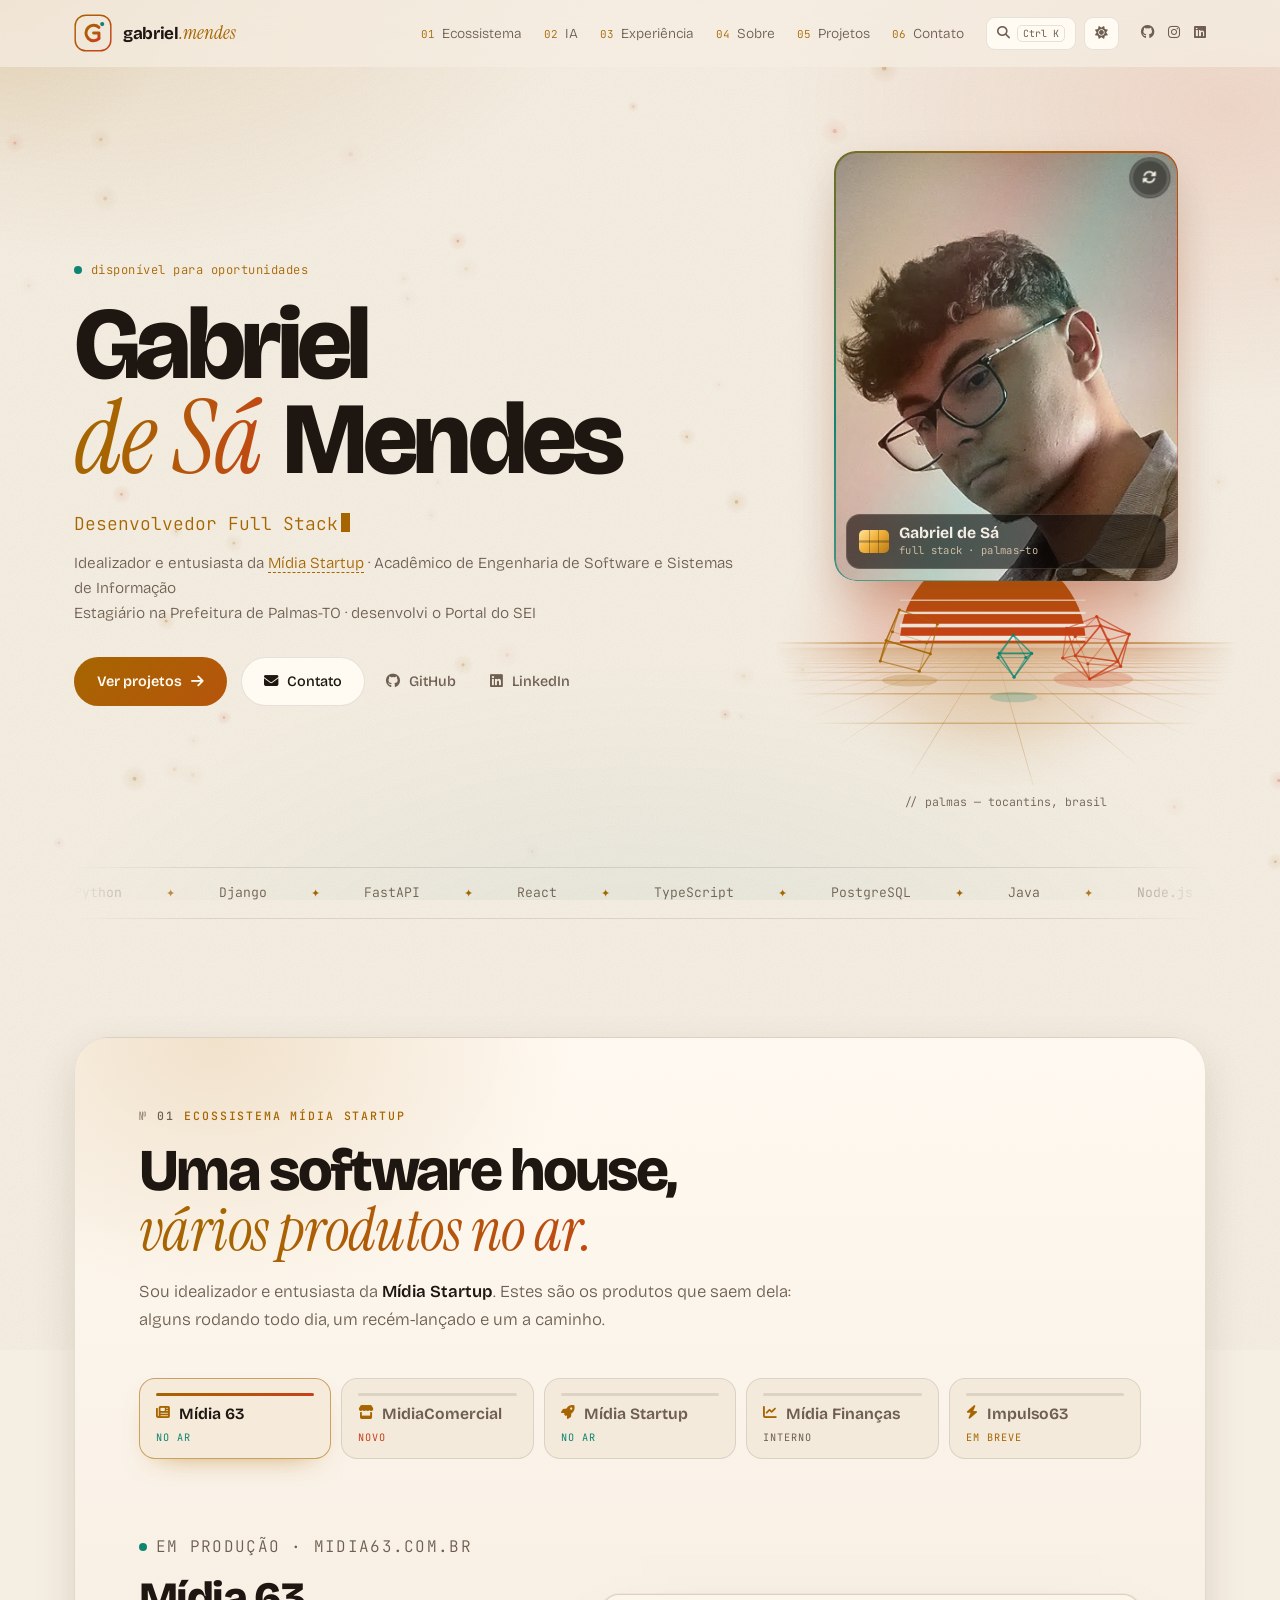
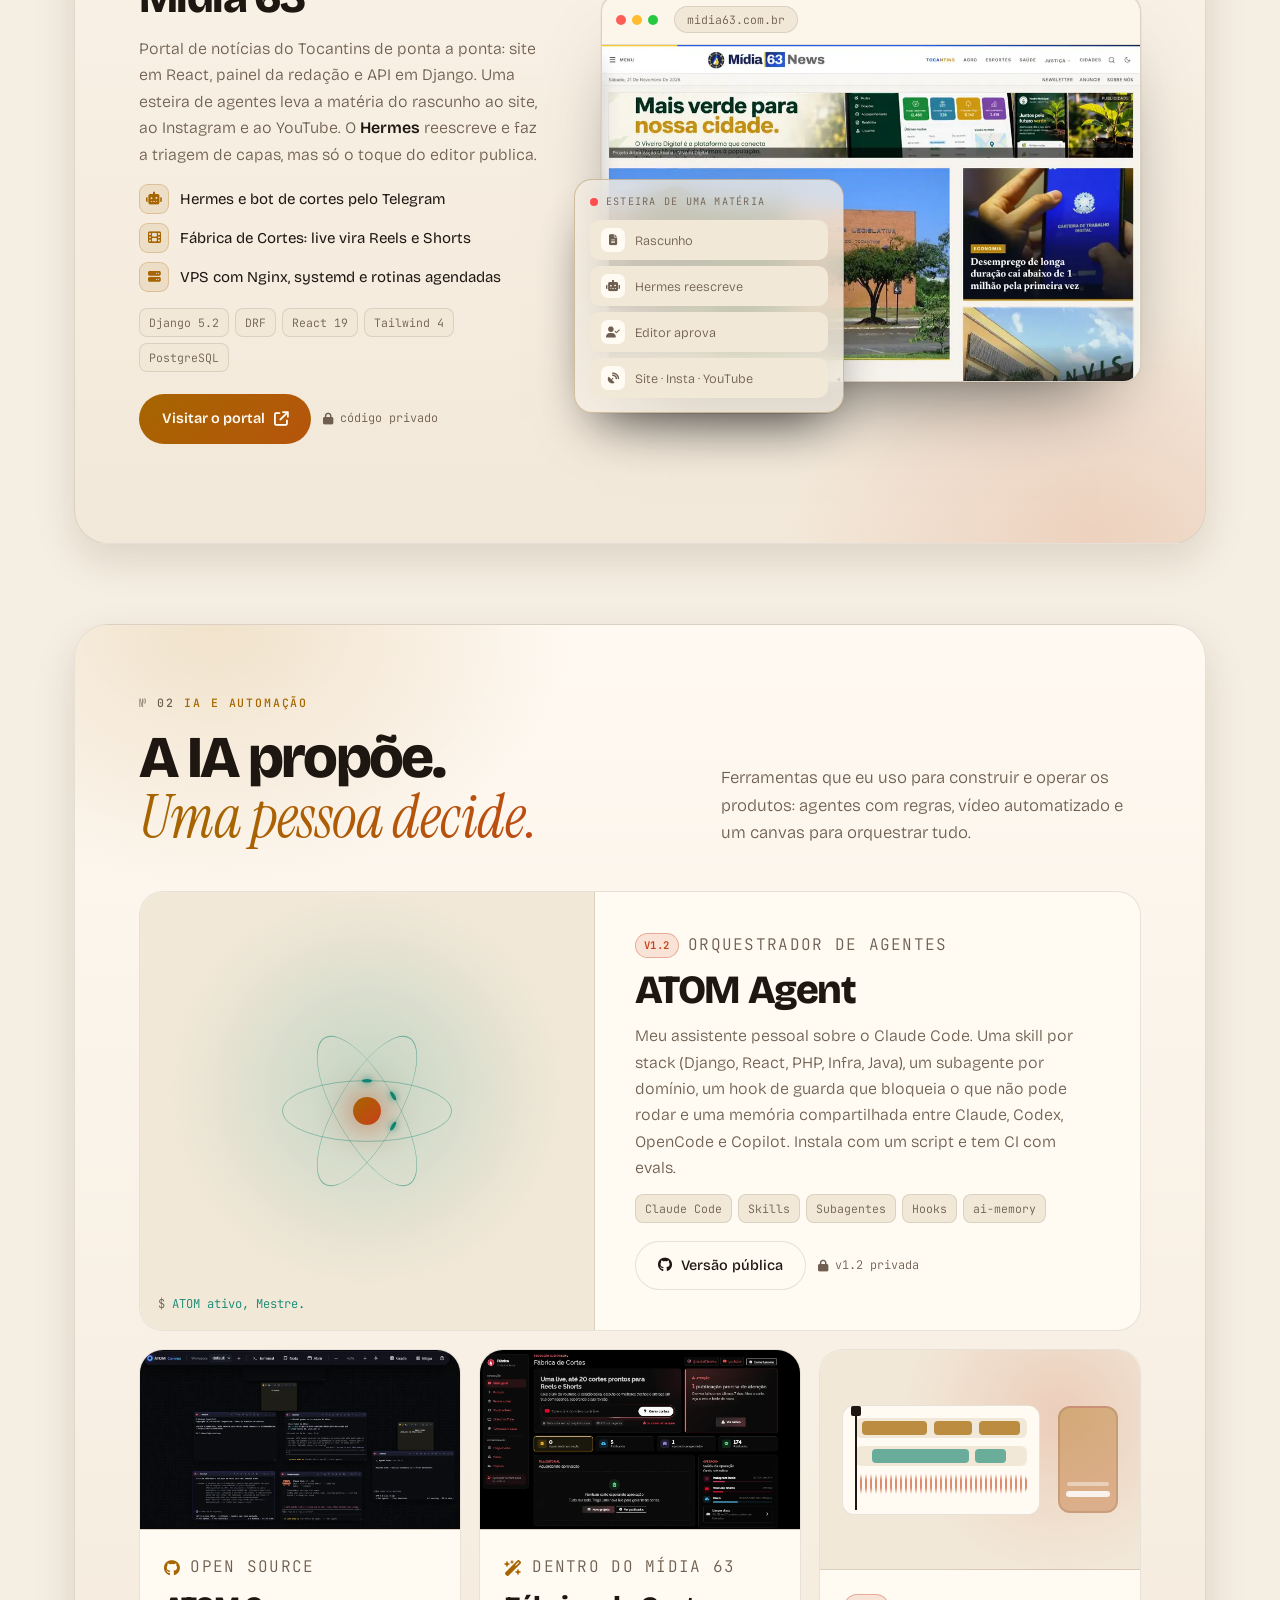
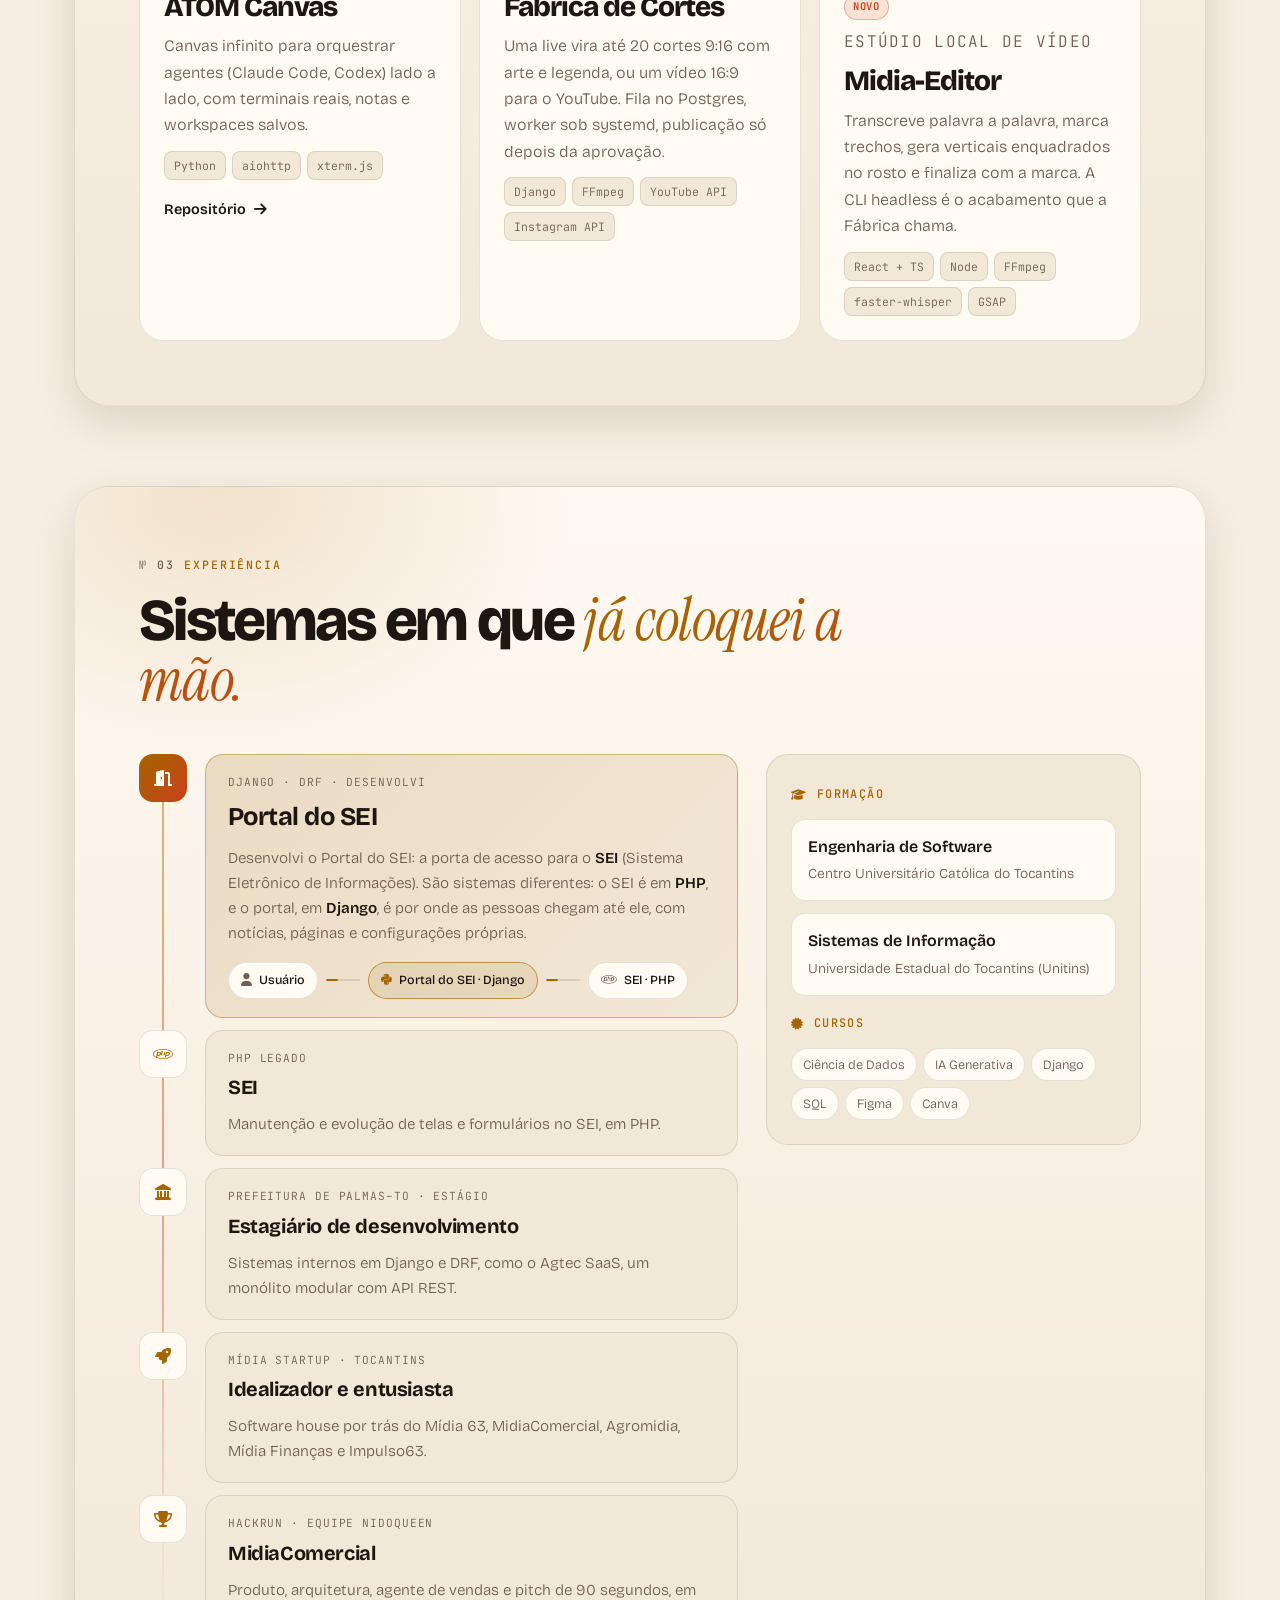
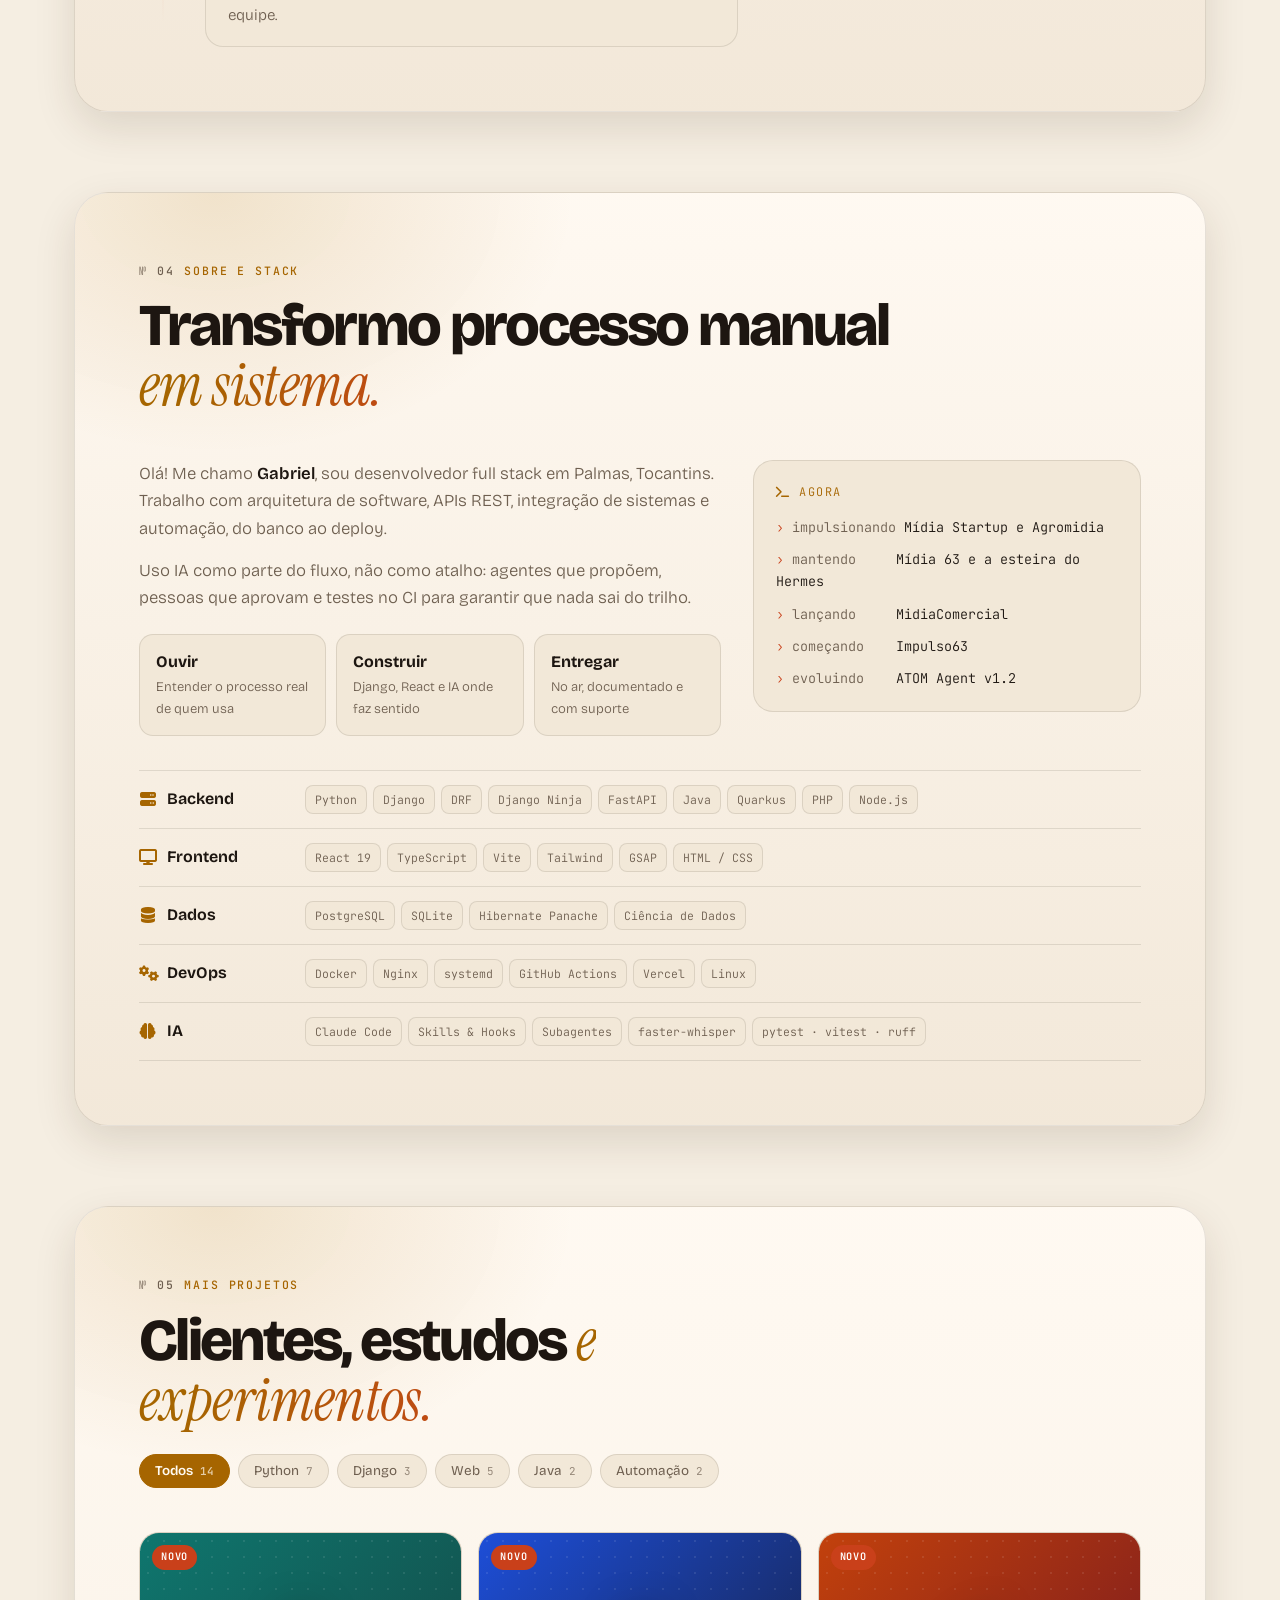
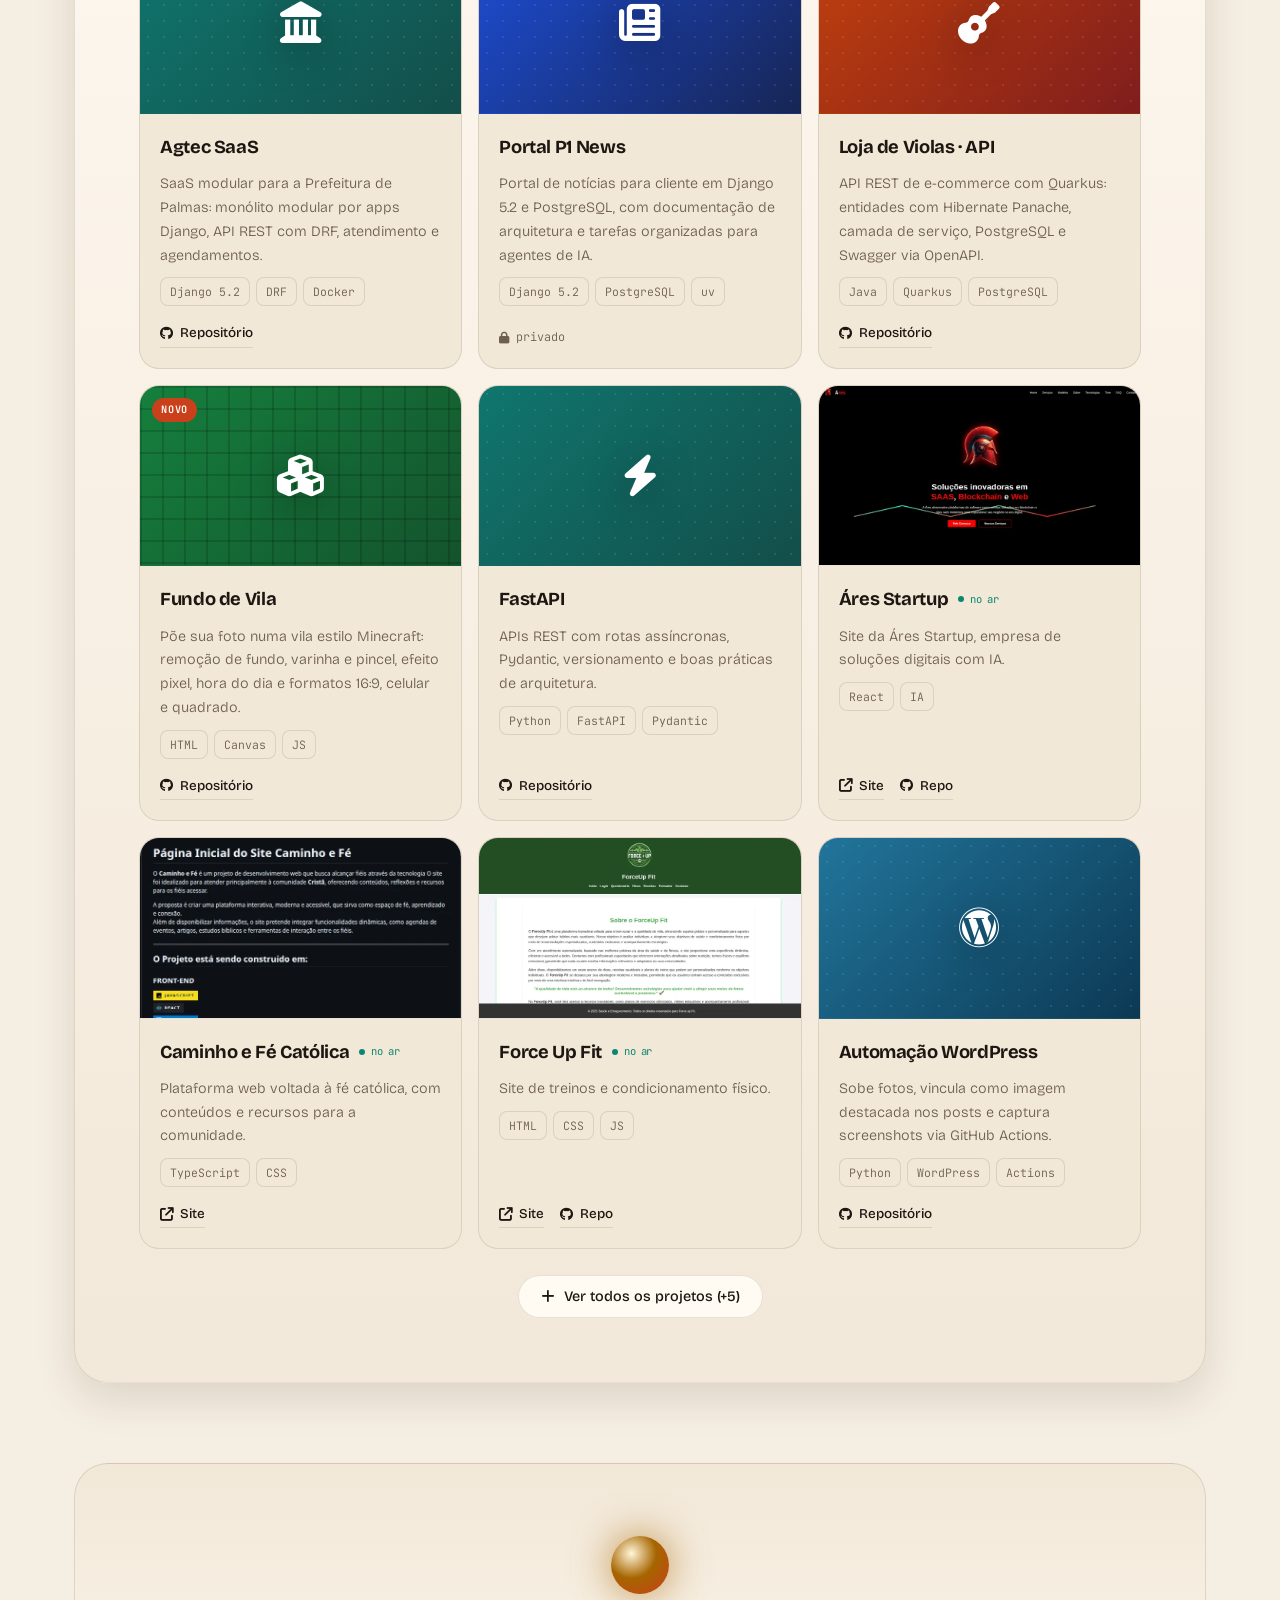
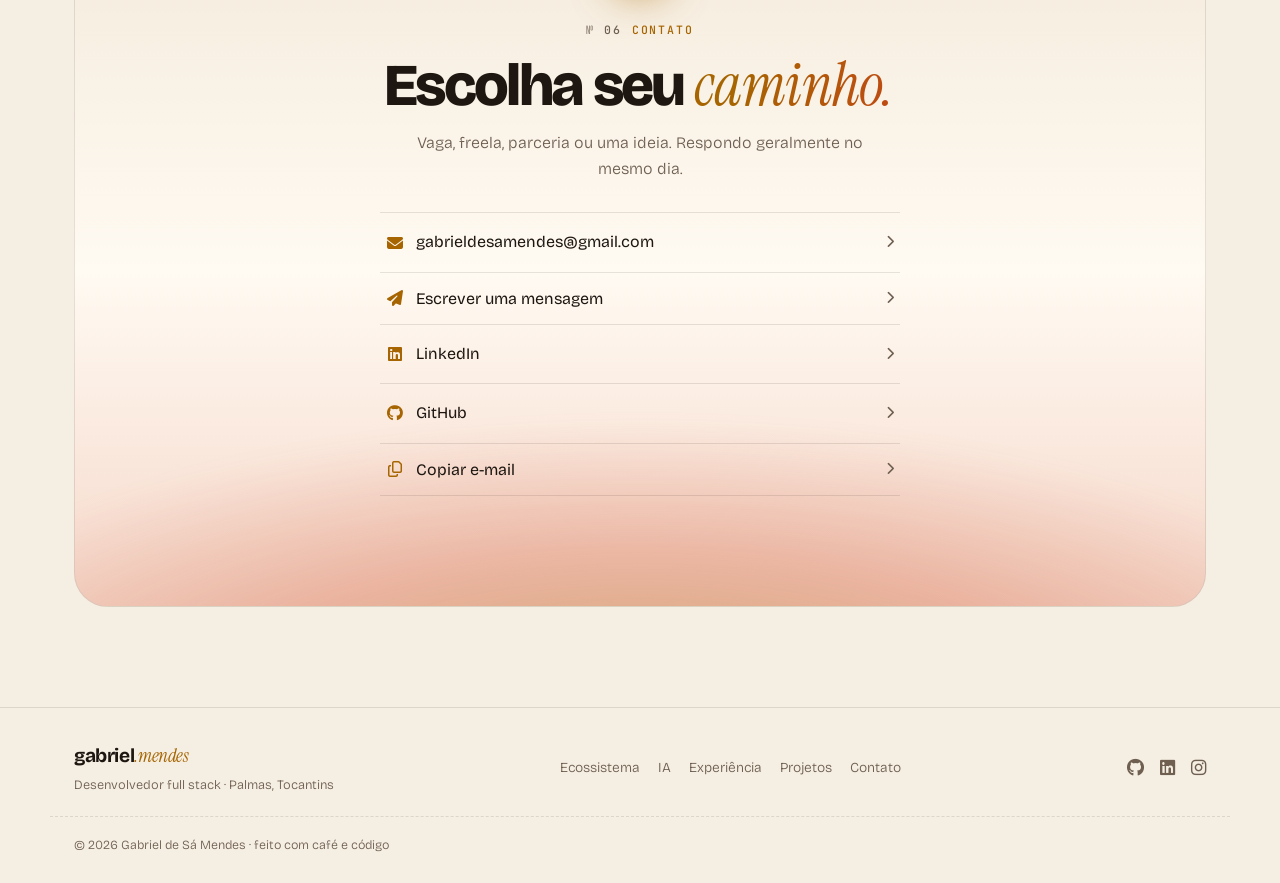
==== commit 0d06ec8e: "feat: redesenha o portfólio da seção 2 para baixo e atualiza os projetos - Mantém o hero (foto, cart" ====
--- a/index.html
+++ b/index.html
@@ -2,13 +2,13 @@
 <html lang="pt-BR" data-theme="dark">
 <head>
     <meta charset="utf-8">
-    <meta name="description" content="Portfólio de Gabriel de Sá Mendes — Desenvolvedor Fullstack, CEO da Mídia Startup, acadêmico de Engenharia de Software e Sistemas de Informação.">
+    <meta name="description" content="Portfólio de Gabriel de Sá Mendes — desenvolvedor full stack em Palmas-TO, idealizador e entusiasta da Mídia Startup. Mídia 63, MidiaComercial, Portal do SEI e agentes de IA com aprovação humana.">
     <title>Gabriel de Sá Mendes — Desenvolvedor Fullstack</title>
     <meta name="viewport" content="width=device-width, initial-scale=1.0">
     <meta name="theme-color" content="#0d0b0a">
     <link rel="canonical" href="https://gabriel-de-sa-mendes.vercel.app/">
     <meta property="og:title" content="Gabriel de Sá Mendes — Desenvolvedor Fullstack">
-    <meta property="og:description" content="Desenvolvedor Fullstack & CEO da Mídia Startup. Python, Django, FastAPI, React e TypeScript.">
+    <meta property="og:description" content="Desenvolvedor full stack, idealizador e entusiasta da Mídia Startup. Django, React e IA em produção.">
     <meta property="og:type" content="website">
     <meta property="og:locale" content="pt_BR">
     <meta property="og:url" content="https://gabriel-de-sa-mendes.vercel.app/">
@@ -34,7 +34,8 @@
       "url": "https://gabriel-de-sa-mendes.vercel.app/",
       "image": "https://gabriel-de-sa-mendes.vercel.app/assets/foto.webp",
       "address": { "@type": "PostalAddress", "addressLocality": "Palmas", "addressRegion": "TO", "addressCountry": "BR" },
-      "worksFor": { "@type": "Organization", "name": "Mídia Startup", "url": "https://midia-startup.midia63.com.br/" },
+      "email": "mailto:gabrieldesamendes@gmail.com",
+      "memberOf": { "@type": "Organization", "name": "Mídia Startup", "url": "https://midia-startup.midia63.com.br/" },
       "sameAs": [
         "https://github.com/GabrielGGC18",
         "https://www.linkedin.com/in/gabriel-de-s%C3%A1-640314211/",
@@ -85,15 +86,15 @@
        </button>
 
        <ul class="nav-list" id="navList">
-         <li><a href="#sobre"><span class="nav-num">01</span>Sobre</a></li>
-         <li><a href="#stack"><span class="nav-num">02</span>Stack</a></li>
-         <li><a href="#formacao"><span class="nav-num">03</span>Formação</a></li>
-         <li><a href="#producao"><span class="nav-num">04</span>Produção</a></li>
-         <li><a href="#projects"><span class="nav-num">05</span>Projetos</a></li>
+         <li><a href="#ecossistema"><span class="nav-num">01</span>Ecossistema</a></li>
+         <li><a href="#ia"><span class="nav-num">02</span>IA</a></li>
+         <li><a href="#experiencia"><span class="nav-num">03</span>Experiência</a></li>
+         <li><a href="#sobre"><span class="nav-num">04</span>Sobre</a></li>
+         <li><a href="#projetos"><span class="nav-num">05</span>Projetos</a></li>
          <li><a href="#contato"><span class="nav-num">06</span>Contato</a></li>
          <li class="nav-tools">
-            <button class="icon-btn" id="paletteBtn" aria-label="Abrir busca rápida" title="Busca rápida (Ctrl + K)"><i class="fa-solid fa-magnifying-glass"></i><kbd id="paletteKbd">Ctrl K</kbd></button>
-            <button class="icon-btn" id="themeBtn" aria-label="Alternar tema claro/escuro" aria-pressed="false" title="Alternar tema"><i class="fa-solid fa-moon"></i></button>
+            <button class="icon-btn" type="button" id="paletteBtn" aria-label="Abrir busca rápida" title="Busca rápida (Ctrl + K)"><i class="fa-solid fa-magnifying-glass"></i><kbd id="paletteKbd">Ctrl K</kbd></button>
+            <button class="icon-btn" type="button" id="themeBtn" aria-label="Alternar tema claro/escuro" aria-pressed="false" title="Alternar tema"><i class="fa-solid fa-moon"></i></button>
          </li>
          <li class="nav-socials">
             <a href="https://github.com/GabrielGGC18" target="_blank" rel="noopener" aria-label="GitHub"><i class="fa-brands fa-github"></i></a>
@@ -113,11 +114,14 @@
                 <p class="hero-role reveal d-2">
                   <span class="typed" id="typed" aria-live="polite"></span><span class="caret" aria-hidden="true"></span>
                 </p>
-                <p class="hero-sub reveal d-3">CEO da <a href="https://midia-startup.midia63.com.br/" target="_blank" rel="noopener" class="startup-link">Mídia Startup</a> · Acadêmico de Engenharia de Software e Sistemas de Informação<br>Estagiário na Prefeitura de Palmas-TO</p>
+                <p class="hero-sub reveal d-3">Idealizador e entusiasta da <a href="https://midia-startup.midia63.com.br/" target="_blank" rel="noopener" class="startup-link">Mídia Startup</a> · Acadêmico de Engenharia de Software e Sistemas de Informação<br>Estagiário na Prefeitura de Palmas-TO · desenvolvi o Portal do SEI</p>
                 <div class="hero-actions reveal d-4">
-                    <a class="btn primary magnetic" href="#projects">Ver projetos <i class="fa-solid fa-arrow-right"></i></a>
+                    <a class="btn primary magnetic" href="#ecossistema">Ver projetos <i class="fa-solid fa-arrow-right"></i></a>
                     <a class="btn ghost magnetic" id="contactBtn" href="#contato"><i class="fa-solid fa-envelope"></i> Contato</a>
-                    <a class="btn link" href="https://github.com/GabrielGGC18" target="_blank" rel="noopener"><i class="fa-brands fa-github"></i> GitHub</a>
+                    <span class="hero-socials">
+                      <a class="btn link" href="https://github.com/GabrielGGC18" target="_blank" rel="noopener"><i class="fa-brands fa-github"></i> GitHub</a>
+                      <a class="btn link" href="https://www.linkedin.com/in/gabriel-de-s%C3%A1-640314211/" target="_blank" rel="noopener"><i class="fa-brands fa-linkedin"></i> LinkedIn</a>
+                    </span>
                 </div>
             </div>
 
@@ -143,7 +147,7 @@
   base:  <span class="s">"Palmas · TO"</span>,
   stack: [<span class="s">"Django"</span>, <span class="s">"React"</span>,
           <span class="s">"FastAPI"</span>, <span class="s">"TS"</span>],
-  agora: <span class="s">"ATOM Canvas"</span>,
+  agora: <span class="s">"Impulso63"</span>,
   cafe:  <span class="n">Infinity</span>,
 };</code></pre>
                       <div class="idcard-foot">
@@ -173,434 +177,581 @@
     </header>
 
     <!-- Conteúdo principal -->
-    <main class="container" id="conteudo" tabindex="-1">
-
-        <section id="sobre" class="section reveal">
-            <div class="section-head">
-                <span class="section-num">01</span>
-                <h2>Sobre <em>mim</em></h2>
-                <span class="section-line"></span>
-            </div>
-            <div class="about-grid">
-              <p class="about-text">Olá! Me chamo <strong>Gabriel</strong>. Sou <strong>desenvolvedor fullstack</strong> e <strong>CEO da Mídia Startup</strong>, software house do Tocantins,, com foco em arquitetura de software, integração de sistemas e automações. Trabalho com <strong>Python (Django / FastAPI)</strong>, <strong>JavaScript / TypeScript</strong>, <strong>React</strong> e <strong>PostgreSQL</strong>. Gosto de transformar processo manual em sistema — e de estudar o que ainda não sei.</p>
-              <aside class="about-card">
-                <h3><i class="fa-solid fa-terminal"></i> agora</h3>
-                <ul>
-                  <li><span>Liderando</span> Mídia Startup, software house</li>
-                  <li><span>Construindo</span> ATOM, agente pessoal de IA</li>
-                  <li><span>Mantendo</span> Mídia 63 em produção</li>
-                  <li><span>Estudando</span> Java / POO e arquitetura de APIs</li>
-                </ul>
-              </aside>
-            </div>
-        </section>
-
-        <section id="stack" class="section reveal">
-            <div class="section-head">
-                <span class="section-num">02</span>
-                <h2>Stack e <em>ferramentas</em></h2>
-                <span class="section-line"></span>
-            </div>
-            <div class="stack-grid">
-              <article class="stack-card">
-                <h3><i class="fa-solid fa-server"></i> Backend</h3>
-                <div class="chips"><span>Python</span><span>Django</span><span>DRF</span><span>FastAPI</span><span>Java</span><span>Node.js</span></div>
-                <div class="bar"><i style="--lvl:88%"></i></div>
-              </article>
-              <article class="stack-card">
-                <h3><i class="fa-solid fa-display"></i> Frontend</h3>
-                <div class="chips"><span>React</span><span>TypeScript</span><span>JavaScript</span><span>HTML</span><span>CSS</span></div>
-                <div class="bar"><i style="--lvl:80%"></i></div>
-              </article>
-              <article class="stack-card">
-                <h3><i class="fa-solid fa-database"></i> Dados</h3>
-                <div class="chips"><span>PostgreSQL</span><span>SQLite</span><span>SQL</span><span>Ciência de Dados</span></div>
-                <div class="bar"><i style="--lvl:75%"></i></div>
-              </article>
-              <article class="stack-card">
-                <h3><i class="fa-solid fa-gears"></i> DevOps &amp; Auto</h3>
-                <div class="chips"><span>Docker</span><span>GitHub Actions</span><span>Linux</span><span>Nginx</span><span>Scripts</span></div>
-                <div class="bar"><i style="--lvl:70%"></i></div>
-              </article>
-            </div>
-        </section>
-
-        <section id="formacao" class="section reveal">
-            <div class="section-head">
-                <span class="section-num">03</span>
-                <h2>Formação e <em>cursos</em></h2>
-                <span class="section-line"></span>
-            </div>
-            <div class="edu-grid">
-                <div class="edu-item">
-                    <i class="fa-solid fa-building-columns"></i>
-                    <div>
-                        <strong>Engenharia de Software</strong>
-                        <span>Centro Universitário Católica do Tocantins</span>
-                    </div>
-                </div>
-                <div class="edu-item">
-                    <i class="fa-solid fa-building-columns"></i>
-                    <div>
-                        <strong>Sistemas de Informação</strong>
-                        <span>Universidade Estadual do Tocantins</span>
-                    </div>
-                </div>
-            </div>
-            <ul class="cursos-list">
-                <li><i class="fa-solid fa-chart-bar"></i> Ciências de Dados</li>
-                <li><i class="fa-solid fa-robot"></i> IA Generativa</li>
-                <li><i class="fa-solid fa-palette"></i> Canva</li>
-                <li><i class="fa-brands fa-figma"></i> Figma</li>
-                <li><i class="fa-brands fa-python"></i> Django</li>
-                <li><i class="fa-solid fa-database"></i> SQL</li>
-            </ul>
-        </section>
-
-        <section id="producao" class="section reveal">
-            <div class="section-head">
-                <span class="section-num">04</span>
-                <h2>Em <em>produção</em></h2>
-                <span class="section-line"></span>
-            </div>
-            <div class="showcase">
-              <div class="showcase-text">
-                <p class="showcase-lead">Produtos que eu construo e mantenho, <strong>rodando todos os dias</strong> com gente de verdade usando.</p>
-                <ol class="showcase-list" id="showcaseList">
-                  <li><button type="button" data-idx="0" aria-pressed="true">
-                    <i class="fa-solid fa-rocket" aria-hidden="true"></i>
-                    <span><strong>Mídia Startup</strong><small>Software house que fundei: sistemas web, SaaS, portais e automação com IA.</small></span>
-                  </button></li>
-                  <li><button type="button" data-idx="1" aria-pressed="false">
-                    <i class="fa-solid fa-newspaper" aria-hidden="true"></i>
-                    <span><strong>Mídia 63</strong><small>Portal de notícias do Tocantins, de ponta a ponta: Django, React e painel da redação.</small></span>
-                  </button></li>
-                  <li><button type="button" data-idx="2" aria-pressed="false">
-                    <i class="fa-solid fa-film" aria-hidden="true"></i>
-                    <span><strong>Fábrica de Cortes</strong><small>Uma live vira até 20 cortes 9:16 com legenda para Reels e Shorts, sempre com aprovação humana.</small></span>
-                  </button></li>
-                  <li><button type="button" data-idx="3" aria-pressed="false">
-                    <i class="fa-solid fa-diagram-project" aria-hidden="true"></i>
-                    <span><strong>ATOM Canvas</strong><small>Canvas infinito para orquestrar agentes de IA (Claude Code, Codex) lado a lado. Open source.</small></span>
-                  </button></li>
-                </ol>
-              </div>
-
-              <div class="showcase-visual">
-                <div class="swap" id="swap">
-                  <figure class="swap-card" data-idx="0">
-                    <div class="swap-bar" aria-hidden="true"><span></span><span></span><span></span><em>midia-startup.midia63.com.br</em></div>
-                    <img class="img-dark" src="assets/midia-startup.webp" alt="Site da Mídia Startup" width="1200" height="750" loading="lazy" decoding="async">
-                    <img class="img-light" src="assets/midia-startup-claro.webp" alt="Site da Mídia Startup" width="1200" height="750" loading="lazy" decoding="async">
-                    <figcaption><i class="fa-solid fa-crown" aria-hidden="true"></i> CEO &amp; Fundador
-                      <a href="https://midia-startup.midia63.com.br/" target="_blank" rel="noopener">Visitar <i class="fa-solid fa-arrow-up-right-from-square" aria-hidden="true"></i></a></figcaption>
+    <main id="conteudo" tabindex="-1">
+
+        <!-- ============ 01 · Ecossistema Mídia Startup ============ -->
+        <section id="ecossistema" class="section">
+          <div class="container">
+            <div class="panel panel-glow reveal">
+              <header class="panel-head">
+                <p class="eyebrow"><span class="eyebrow-num">01</span> Ecossistema Mídia Startup</p>
+                <h2>Uma software house,<br><span class="hl">vários produtos no ar.</span></h2>
+                <p class="panel-lead">Sou idealizador e entusiasta da <strong>Mídia Startup</strong>. Estes são os produtos que saem dela: alguns rodando todo dia, um recém-lançado e um a caminho.</p>
+              </header>
+
+              <div class="eco" id="eco">
+                <div class="eco-tabs" role="tablist" aria-label="Produtos da Mídia Startup">
+                  <button class="eco-tab" role="tab" id="tab-m63" aria-controls="pane-m63" aria-selected="true">
+                    <span class="eco-tab-bar"><i></i></span>
+                    <span class="eco-tab-name"><i class="fa-solid fa-newspaper" aria-hidden="true"></i> Mídia 63</span>
+                    <span class="eco-tab-state is-live">no ar</span>
+                  </button>
+                  <button class="eco-tab" role="tab" id="tab-mc" aria-controls="pane-mc" aria-selected="false" tabindex="-1">
+                    <span class="eco-tab-bar"><i></i></span>
+                    <span class="eco-tab-name"><i class="fa-solid fa-store" aria-hidden="true"></i> MidiaComercial</span>
+                    <span class="eco-tab-state is-new">novo</span>
+                  </button>
+                  <button class="eco-tab" role="tab" id="tab-ms" aria-controls="pane-ms" aria-selected="false" tabindex="-1">
+                    <span class="eco-tab-bar"><i></i></span>
+                    <span class="eco-tab-name"><i class="fa-solid fa-rocket" aria-hidden="true"></i> Mídia Startup</span>
+                    <span class="eco-tab-state is-live">no ar</span>
+                  </button>
+                  <button class="eco-tab" role="tab" id="tab-mf" aria-controls="pane-mf" aria-selected="false" tabindex="-1">
+                    <span class="eco-tab-bar"><i></i></span>
+                    <span class="eco-tab-name"><i class="fa-solid fa-chart-line" aria-hidden="true"></i> Mídia Finanças</span>
+                    <span class="eco-tab-state">interno</span>
+                  </button>
+                  <button class="eco-tab" role="tab" id="tab-i63" aria-controls="pane-i63" aria-selected="false" tabindex="-1">
+                    <span class="eco-tab-bar"><i></i></span>
+                    <span class="eco-tab-name"><i class="fa-solid fa-bolt" aria-hidden="true"></i> Impulso63</span>
+                    <span class="eco-tab-state is-soon">em breve</span>
+                  </button>
+                </div>
+
+                <!-- Mídia 63 -->
+                <div class="eco-pane" role="tabpanel" id="pane-m63" aria-labelledby="tab-m63" data-title="Mídia 63" data-tags="python django react ia automacao">
+                  <div class="eco-copy">
+                    <p class="eco-kicker"><span class="status-dot"></span> Em produção · midia63.com.br</p>
+                    <h3>Mídia 63</h3>
+                    <p>Portal de notícias do Tocantins de ponta a ponta: site em React, painel da redação e API em Django. Uma esteira de agentes leva a matéria do rascunho ao site, ao Instagram e ao YouTube. O <strong>Hermes</strong> reescreve e faz a triagem de capas, mas só o toque do editor publica.</p>
+                    <ul class="eco-points">
+                      <li><i class="fa-solid fa-robot" aria-hidden="true"></i> Hermes e bot de cortes pelo Telegram</li>
+                      <li><i class="fa-solid fa-film" aria-hidden="true"></i> Fábrica de Cortes: live vira Reels e Shorts</li>
+                      <li><i class="fa-solid fa-server" aria-hidden="true"></i> VPS com Nginx, systemd e rotinas agendadas</li>
+                    </ul>
+                    <div class="chips-sm"><span>Django 5.2</span><span>DRF</span><span>React 19</span><span>Tailwind 4</span><span>PostgreSQL</span></div>
+                    <div class="eco-links">
+                      <a class="btn primary" href="https://www.midia63.com.br/" target="_blank" rel="noopener">Visitar o portal <i class="fa-solid fa-arrow-up-right-from-square" aria-hidden="true"></i></a>
+                      <span class="lock"><i class="fa-solid fa-lock" aria-hidden="true"></i> código privado</span>
+                    </div>
+                  </div>
+                  <figure class="browser browser-live">
+                    <div class="browser-bar" aria-hidden="true"><span></span><span></span><span></span><em>midia63.com.br</em></div>
+                    <div class="screen"><img class="scroll-shot img-dark" src="assets/midia63-tall.webp" alt="Portal Mídia 63 rolando: capa, destaques do dia, editorias e newsletter" width="960" height="3600" loading="lazy" decoding="async"><img class="scroll-shot img-light" src="assets/midia63-claro-tall.webp" alt="Portal Mídia 63 no tema claro rolando pela capa" width="960" height="3600" loading="lazy" decoding="async"><span class="cursor" aria-hidden="true"><svg viewBox="0 0 24 24"><path d="M5 3l14 8-6 1.5L10 19z"/></svg></span></div>
+                    <div class="demo demo-flow" aria-hidden="true">
+                      <p class="demo-title"><span class="rec"></span> esteira de uma matéria</p>
+                      <ol class="flow">
+                        <li><i class="fa-solid fa-file-lines"></i><span>Rascunho</span></li>
+                        <li><i class="fa-solid fa-robot"></i><span>Hermes reescreve</span></li>
+                        <li><i class="fa-solid fa-user-check"></i><span>Editor aprova</span></li>
+                        <li><i class="fa-solid fa-satellite-dish"></i><span>Site · Insta · YouTube</span></li>
+                      </ol>
+                    </div>
                   </figure>
-                  <figure class="swap-card" data-idx="1">
-                    <div class="swap-bar" aria-hidden="true"><span></span><span></span><span></span><em>midia63.com.br</em></div>
-                    <img class="img-dark" src="assets/midia63.webp" alt="Capa do portal Mídia 63" width="1200" height="750" loading="lazy" decoding="async">
-                    <img class="img-light" src="assets/midia63-claro.webp" alt="Capa do portal Mídia 63" width="1200" height="750" loading="lazy" decoding="async">
-                    <figcaption><span class="status-dot"></span> Em produção
-                      <a href="https://www.midia63.com.br/" target="_blank" rel="noopener">Visitar <i class="fa-solid fa-arrow-up-right-from-square" aria-hidden="true"></i></a></figcaption>
+                </div>
+
+                <!-- MidiaComercial -->
+                <div class="eco-pane" role="tabpanel" id="pane-mc" aria-labelledby="tab-mc" data-title="MidiaComercial" data-tags="python django react ia" hidden>
+                  <div class="eco-copy">
+                    <p class="eco-kicker"><span class="status-dot"></span> No ar · Hackrun · Equipe NidoQueen</p>
+                    <h3>MidiaComercial</h3>
+                    <p>Inteligência comercial para lojistas de shopping. A conversa do balcão vira registro: o que o cliente <em>procurou e não tinha</em> é anotado por voz e cruzado com vendas, estoque e público. Saem no máximo 3 decisões com evidência, e um <strong>agente de vendas</strong> prepara a mensagem para o produto parado. A pessoa aprova e envia.</p>
+                    <ul class="eco-points">
+                      <li><i class="fa-solid fa-microphone" aria-hidden="true"></i> Balcão por voz, dados pessoais mascarados</li>
+                      <li><i class="fa-solid fa-user-check" aria-hidden="true"></i> Nada grava sem o ok de uma pessoa</li>
+                      <li><i class="fa-solid fa-shield-halved" aria-hidden="true"></i> Isolamento por loja e consentimento LGPD</li>
+                    </ul>
+                    <div class="chips-sm"><span>Django 5.2</span><span>Django Ninja</span><span>React 19</span><span>Tailwind 4</span><span>pytest · vitest</span></div>
+                    <div class="eco-links">
+                      <a class="btn primary" href="https://midia-comercial.midia63.com.br/" target="_blank" rel="noopener">Ver demonstração <i class="fa-solid fa-arrow-up-right-from-square" aria-hidden="true"></i></a>
+                      <a class="btn ghost" href="https://github.com/GabrielGGC18/MidiaComercial" target="_blank" rel="noopener"><i class="fa-brands fa-github" aria-hidden="true"></i> Código</a>
+                    </div>
+                  </div>
+                  <figure class="browser browser-live">
+                    <div class="browser-bar" aria-hidden="true"><span></span><span></span><span></span><em>midia-comercial.midia63.com.br</em></div>
+                    <div class="screen"><img class="scroll-shot img-dark" src="assets/midiacomercial-tall.webp" alt="Site do MidiaComercial rolando: Sua loja sabe o que vende, pesquisa de campo, como funciona e o passo a passo" width="960" height="3600" loading="lazy" decoding="async"><img class="scroll-shot img-light" src="assets/midiacomercial-claro-tall.webp" alt="Site do MidiaComercial no tema claro rolando" width="960" height="3600" loading="lazy" decoding="async"><span class="cursor" aria-hidden="true"><svg viewBox="0 0 24 24"><path d="M5 3l14 8-6 1.5L10 19z"/></svg></span></div>
+                    <div class="demo demo-voice" aria-hidden="true">
+                      <p class="demo-title"><span class="rec"></span> balcão · gravando</p>
+                      <div class="wave"><i></i><i></i><i></i><i></i><i></i><i></i><i></i><i></i><i></i><i></i><i></i><i></i></div>
+                      <p class="speech"><span>“Procuraram calça jeans azul 42 e não tinha.”</span></p>
+                      <dl class="fields">
+                        <div><dt>Produto</dt><dd>Calça jeans</dd></div>
+                        <div><dt>Tamanho</dt><dd>42</dd></div>
+                        <div><dt>Motivo</dt><dd>sem estoque</dd></div>
+                      </dl>
+                      <span class="confirm"><i class="fa-solid fa-check"></i> Registrado com o seu ok</span>
+                    </div>
                   </figure>
-                  <figure class="swap-card" data-idx="2">
-                    <div class="swap-bar" aria-hidden="true"><span></span><span></span><span></span><em>Fábrica de Cortes · painel</em></div>
-                    <img src="assets/fabrica-cortes.webp" alt="Painel da Fábrica de Cortes que gera Reels e Shorts a partir de lives" width="1170" height="635" loading="lazy" decoding="async">
-                    <figcaption><i class="fa-solid fa-wand-magic-sparkles" aria-hidden="true"></i> Redação com IA</figcaption>
+                </div>
+
+                <!-- Mídia Startup + Agromidia -->
+                <div class="eco-pane" role="tabpanel" id="pane-ms" aria-labelledby="tab-ms" data-title="Mídia Startup e Agromidia" data-tags="python django react" hidden>
+                  <div class="eco-copy">
+                    <p class="eco-kicker"><span class="status-dot"></span> No ar · Idealizador e entusiasta</p>
+                    <h3>Mídia Startup <span class="amp">&amp;</span> Agromidia</h3>
+                    <p>O site da software house (ex-GSM Startup) com serviços, consultoria e automações, e o painel da equipe com kanban, CRM e DevHub com o ATOM. Junto, a vertical agro <strong>Agromidia</strong>: loja do campo com produtos do produtor, retirada ou frete e pagamento via Pix.</p>
+                    <ul class="eco-points">
+                      <li><i class="fa-solid fa-table-columns" aria-hidden="true"></i> Kanban de planos, CRM e DevHub</li>
+                      <li><i class="fa-solid fa-cart-shopping" aria-hidden="true"></i> Loja Agromidia com checkout Pix</li>
+                      <li><i class="fa-brands fa-docker" aria-hidden="true"></i> Django + DRF em Docker na VPS</li>
+                    </ul>
+                    <div class="chips-sm"><span>Django</span><span>DRF</span><span>React 19</span><span>Vite</span><span>Docker</span><span>Pix</span></div>
+                    <div class="eco-links">
+                      <a class="btn primary" href="https://midia-startup.midia63.com.br/" target="_blank" rel="noopener">Visitar o site <i class="fa-solid fa-arrow-up-right-from-square" aria-hidden="true"></i></a>
+                      <a class="btn ghost" href="https://midia-startup.midia63.com.br/catalogo" target="_blank" rel="noopener"><i class="fa-solid fa-store" aria-hidden="true"></i> Loja Agromidia</a>
+                    </div>
+                  </div>
+                  <figure class="browser browser-live">
+                    <div class="browser-bar" aria-hidden="true"><span></span><span></span><span></span><em>midia-startup.midia63.com.br</em></div>
+                    <div class="screen"><img class="scroll-shot" src="assets/midia-startup-tall.webp" alt="Site da Mídia Startup rolando: software sob medida, serviços e produtos em produção" width="960" height="3600" loading="lazy" decoding="async"><span class="cursor" aria-hidden="true"><svg viewBox="0 0 24 24"><path d="M5 3l14 8-6 1.5L10 19z"/></svg></span></div>
+                    <div class="browser-peek">
+                      <img src="assets/agromidia.webp" alt="Loja Agromidia: Direto da roça para a sua mesa" width="1200" height="750" loading="lazy" decoding="async">
+                      <span class="pix-toast" aria-hidden="true"><i class="fa-solid fa-circle-check"></i> Pedido pago via Pix</span>
+                    </div>
                   </figure>
-                  <figure class="swap-card" data-idx="3">
-                    <div class="swap-bar" aria-hidden="true"><span></span><span></span><span></span><em>ATOM Canvas</em></div>
-                    <img src="assets/atom-canvas.webp" alt="ATOM Canvas com terminais de agentes e notas lado a lado" width="1200" height="634" loading="lazy" decoding="async">
-                    <figcaption><i class="fa-brands fa-github" aria-hidden="true"></i> Open source
-                      <a href="https://github.com/GabrielGGC18/Atom-canvas" target="_blank" rel="noopener">GitHub <i class="fa-solid fa-arrow-up-right-from-square" aria-hidden="true"></i></a></figcaption>
+                </div>
+
+                <!-- Mídia Finanças -->
+                <div class="eco-pane" role="tabpanel" id="pane-mf" aria-labelledby="tab-mf" data-title="Mídia Finanças" data-tags="python django automacao" hidden>
+                  <div class="eco-copy">
+                    <p class="eco-kicker"><i class="fa-solid fa-lock" aria-hidden="true"></i> Sistema interno</p>
+                    <h3>Mídia Finanças</h3>
+                    <p>Gestão financeira da operação do Mídia 63 em Python e Django: controle de receitas e despesas e relatórios para enxergar para onde vai cada real.</p>
+                    <ul class="eco-points">
+                      <li><i class="fa-solid fa-arrow-trend-up" aria-hidden="true"></i> Receitas e despesas organizadas</li>
+                      <li><i class="fa-solid fa-file-lines" aria-hidden="true"></i> Relatórios da operação</li>
+                    </ul>
+                    <div class="chips-sm"><span>Python</span><span>Django</span><span>Financeiro</span></div>
+                    <div class="eco-links"><span class="lock"><i class="fa-solid fa-lock" aria-hidden="true"></i> uso interno · código privado</span></div>
+                  </div>
+                  <figure class="browser art-panel" aria-hidden="true">
+                    <div class="browser-bar"><span></span><span></span><span></span><em>Mídia Finanças · painel</em></div>
+                    <div class="fin">
+                      <div class="fin-kpis">
+                        <div><small>receitas</small><b class="up">▲</b></div>
+                        <div><small>despesas</small><b class="down">▼</b></div>
+                        <div><small>saldo</small><b>R$</b></div>
+                      </div>
+                      <div class="fin-chart">
+                        <i style="--h:42%"></i><i style="--h:58%"></i><i style="--h:50%"></i><i style="--h:71%"></i><i style="--h:64%"></i><i style="--h:83%"></i><i style="--h:76%"></i><i style="--h:92%"></i>
+                      </div>
+                    </div>
                   </figure>
                 </div>
-                <div class="float-chip chip-a" aria-hidden="true"><i class="fa-brands fa-python"></i> Django + React</div>
-                <div class="float-chip chip-b" aria-hidden="true"><i class="fa-solid fa-user-check"></i> IA com aprovação humana</div>
+
+                <!-- Impulso63 -->
+                <div class="eco-pane" role="tabpanel" id="pane-i63" aria-labelledby="tab-i63" data-title="Impulso63" data-tags="em-breve" hidden>
+                  <div class="eco-copy">
+                    <p class="eco-kicker"><span class="soon-dot"></span> Em desenvolvimento</p>
+                    <h3>Impulso63</h3>
+                    <p>O próximo produto do ecossistema Mídia Startup, que começa a ser desenvolvido agora. Mesma base que já está em produção nos outros sistemas: Django, React, IA no fluxo e aprovação humana.</p>
+                    <ul class="eco-points">
+                      <li><i class="fa-solid fa-compass-drafting" aria-hidden="true"></i> Em planejamento e arquitetura</li>
+                      <li><i class="fa-solid fa-bell" aria-hidden="true"></i> Novidades em breve por aqui</li>
+                    </ul>
+                    <div class="eco-links">
+                      <a class="btn ghost" href="#contato"><i class="fa-solid fa-envelope" aria-hidden="true"></i> Quero saber quando lançar</a>
+                    </div>
+                  </div>
+                  <figure class="browser art-panel" aria-hidden="true">
+                    <div class="browser-bar"><span></span><span></span><span></span><em>impulso63 · em breve</em></div>
+                    <div class="soon">
+                      <span class="soon-orb"></span>
+                      <strong>Impulso<span>63</span></strong>
+                      <code class="typing">git init impulso63</code>
+                    </div>
+                  </figure>
+                </div>
               </div>
             </div>
+          </div>
         </section>
 
-        <section id="projects" class="section reveal">
-            <div class="section-head">
-                <span class="section-num">05</span>
-                <h2>Projetos e <em>repositórios</em></h2>
-                <span class="section-line"></span>
+        <!-- ============ 02 · IA e automação ============ -->
+        <section id="ia" class="section">
+          <div class="container">
+            <div class="panel reveal">
+              <header class="panel-head panel-head-row">
+                <div>
+                  <p class="eyebrow"><span class="eyebrow-num">02</span> IA e automação</p>
+                  <h2>A IA propõe.<br><span class="hl">Uma pessoa decide.</span></h2>
+                </div>
+                <p class="panel-lead">Ferramentas que eu uso para construir e operar os produtos: agentes com regras, vídeo automatizado e um canvas para orquestrar tudo.</p>
+              </header>
+
+              <div class="lab-grid">
+                <article class="lab-card lab-wide" data-title="ATOM Agent" data-tags="python ia automacao">
+                  <div class="lab-art art-atom" aria-hidden="true">
+                    <div class="atom"><span class="nucleus"></span><span class="orbit o1"><i></i></span><span class="orbit o2"><i></i></span><span class="orbit o3"><i></i></span></div>
+                    <code class="art-caption">ATOM ativo, Mestre.</code>
+                  </div>
+                  <div class="lab-body">
+                    <p class="eco-kicker"><span class="tag-new">v1.2</span> Orquestrador de agentes</p>
+                    <h3>ATOM Agent</h3>
+                    <p>Meu assistente pessoal sobre o Claude Code. Uma skill por stack (Django, React, PHP, Infra, Java), um subagente por domínio, um hook de guarda que bloqueia o que não pode rodar e uma memória compartilhada entre Claude, Codex, OpenCode e Copilot. Instala com um script e tem CI com evals.</p>
+                    <div class="chips-sm"><span>Claude Code</span><span>Skills</span><span>Subagentes</span><span>Hooks</span><span>ai-memory</span></div>
+                    <div class="eco-links">
+                      <a class="btn ghost" href="https://github.com/GabrielGGC18/Atom-" target="_blank" rel="noopener"><i class="fa-brands fa-github" aria-hidden="true"></i> Versão pública</a>
+                      <span class="lock"><i class="fa-solid fa-lock" aria-hidden="true"></i> v1.2 privada</span>
+                    </div>
+                  </div>
+                </article>
+
+                <article class="lab-card" data-title="ATOM Canvas" data-tags="python ia">
+                  <figure class="lab-shot"><img src="assets/atom-canvas.webp" alt="ATOM Canvas com terminais de agentes e notas lado a lado" width="1200" height="634" loading="lazy" decoding="async"></figure>
+                  <div class="lab-body">
+                    <p class="eco-kicker"><i class="fa-brands fa-github" aria-hidden="true"></i> Open source</p>
+                    <h3>ATOM Canvas</h3>
+                    <p>Canvas infinito para orquestrar agentes (Claude Code, Codex) lado a lado, com terminais reais, notas e workspaces salvos.</p>
+                    <div class="chips-sm"><span>Python</span><span>aiohttp</span><span>xterm.js</span></div>
+                    <div class="eco-links"><a class="text-link" href="https://github.com/GabrielGGC18/Atom-canvas" target="_blank" rel="noopener">Repositório <i class="fa-solid fa-arrow-right" aria-hidden="true"></i></a></div>
+                  </div>
+                </article>
+
+                <article class="lab-card" data-title="Fábrica de Cortes" data-tags="python django ia automacao">
+                  <figure class="lab-shot"><img src="assets/fabrica-cortes.webp" alt="Painel da Fábrica de Cortes que gera Reels e Shorts a partir de lives" width="1170" height="635" loading="lazy" decoding="async"></figure>
+                  <div class="lab-body">
+                    <p class="eco-kicker"><i class="fa-solid fa-wand-magic-sparkles" aria-hidden="true"></i> Dentro do Mídia 63</p>
+                    <h3>Fábrica de Cortes</h3>
+                    <p>Uma live vira até 20 cortes 9:16 com arte e legenda, ou um vídeo 16:9 para o YouTube. Fila no Postgres, worker sob systemd, publicação só depois da aprovação.</p>
+                    <div class="chips-sm"><span>Django</span><span>FFmpeg</span><span>YouTube API</span><span>Instagram API</span></div>
+                  </div>
+                </article>
+
+                <article class="lab-card" data-title="Midia-Editor" data-tags="react ia automacao">
+                  <div class="lab-art art-editor" aria-hidden="true">
+                    <div class="tl">
+                      <div class="tl-row"><i style="--w:38%;--x:4%"></i><i style="--w:22%;--x:46%"></i><i style="--w:24%;--x:72%"></i></div>
+                      <div class="tl-row alt"><i style="--w:56%;--x:10%"></i><i style="--w:18%;--x:70%"></i></div>
+                      <div class="tl-row wave"></div>
+                      <span class="playhead"></span>
+                    </div>
+                    <div class="phone"><span></span></div>
+                  </div>
+                  <div class="lab-body">
+                    <p class="eco-kicker"><span class="tag-new">novo</span> Estúdio local de vídeo</p>
+                    <h3>Midia-Editor</h3>
+                    <p>Transcreve palavra a palavra, marca trechos, gera verticais enquadrados no rosto e finaliza com a marca. A CLI headless é o acabamento que a Fábrica chama.</p>
+                    <div class="chips-sm"><span>React + TS</span><span>Node</span><span>FFmpeg</span><span>faster-whisper</span><span>GSAP</span></div>
+                  </div>
+                </article>
+              </div>
             </div>
-
-            <div class="filters" id="filters" role="group" aria-label="Filtrar projetos">
-              <button class="filter is-active" data-filter="all" aria-pressed="true">Todos</button>
-              <button class="filter" data-filter="python" aria-pressed="false">Python</button>
-              <button class="filter" data-filter="django" aria-pressed="false">Django</button>
-              <button class="filter" data-filter="fastapi" aria-pressed="false">FastAPI</button>
-              <button class="filter" data-filter="react" aria-pressed="false">React</button>
-              <button class="filter" data-filter="java" aria-pressed="false">Java</button>
-              <button class="filter" data-filter="ia" aria-pressed="false">IA</button>
-              <button class="filter" data-filter="automacao" aria-pressed="false">Automação</button>
+          </div>
+        </section>
+
+        <!-- ============ 03 · Experiência ============ -->
+        <section id="experiencia" class="section">
+          <div class="container">
+            <div class="panel reveal">
+              <header class="panel-head">
+                <p class="eyebrow"><span class="eyebrow-num">03</span> Experiência</p>
+                <h2>Sistemas em que <span class="hl">já coloquei a mão.</span></h2>
+              </header>
+
+              <div class="xp-grid">
+                <ol class="xp-list">
+                  <li class="xp-item xp-featured">
+                    <span class="xp-icon"><i class="fa-solid fa-door-open" aria-hidden="true"></i></span>
+                    <div>
+                      <p class="xp-meta">Django · DRF · desenvolvi</p>
+                      <h3>Portal do SEI</h3>
+                      <p>Desenvolvi o Portal do SEI: a porta de acesso para o <strong>SEI</strong> (Sistema Eletrônico de Informações). São sistemas diferentes: o SEI é em <strong>PHP</strong>, e o portal, em <strong>Django</strong>, é por onde as pessoas chegam até ele, com notícias, páginas e configurações próprias.</p>
+                      <div class="sei-flow" aria-hidden="true">
+                        <span class="sei-node"><i class="fa-solid fa-user"></i> Usuário</span>
+                        <span class="sei-arrow"></span>
+                        <span class="sei-node is-accent"><i class="fa-brands fa-python"></i> Portal do SEI · Django</span>
+                        <span class="sei-arrow"></span>
+                        <span class="sei-node"><i class="fa-brands fa-php"></i> SEI · PHP</span>
+                      </div>
+                    </div>
+                  </li>
+                  <li class="xp-item">
+                    <span class="xp-icon"><i class="fa-brands fa-php" aria-hidden="true"></i></span>
+                    <div>
+                      <p class="xp-meta">PHP legado</p>
+                      <h3>SEI</h3>
+                      <p>Manutenção e evolução de telas e formulários no SEI, em PHP.</p>
+                    </div>
+                  </li>
+                  <li class="xp-item">
+                    <span class="xp-icon"><i class="fa-solid fa-landmark" aria-hidden="true"></i></span>
+                    <div>
+                      <p class="xp-meta">Prefeitura de Palmas–TO · estágio</p>
+                      <h3>Estagiário de desenvolvimento</h3>
+                      <p>Sistemas internos em Django e DRF, como o Agtec SaaS, um monólito modular com API REST.</p>
+                    </div>
+                  </li>
+                  <li class="xp-item">
+                    <span class="xp-icon"><i class="fa-solid fa-rocket" aria-hidden="true"></i></span>
+                    <div>
+                      <p class="xp-meta">Mídia Startup · Tocantins</p>
+                      <h3>Idealizador e entusiasta</h3>
+                      <p>Software house por trás do Mídia 63, MidiaComercial, Agromidia, Mídia Finanças e Impulso63.</p>
+                    </div>
+                  </li>
+                  <li class="xp-item">
+                    <span class="xp-icon"><i class="fa-solid fa-trophy" aria-hidden="true"></i></span>
+                    <div>
+                      <p class="xp-meta">Hackrun · Equipe NidoQueen</p>
+                      <h3>MidiaComercial</h3>
+                      <p>Produto, arquitetura, agente de vendas e pitch de 90 segundos, em equipe.</p>
+                    </div>
+                  </li>
+                </ol>
+
+                <aside class="edu">
+                  <h3 class="edu-title"><i class="fa-solid fa-graduation-cap" aria-hidden="true"></i> Formação</h3>
+                  <div class="edu-item">
+                    <strong>Engenharia de Software</strong>
+                    <span>Centro Universitário Católica do Tocantins</span>
+                  </div>
+                  <div class="edu-item">
+                    <strong>Sistemas de Informação</strong>
+                    <span>Universidade Estadual do Tocantins (Unitins)</span>
+                  </div>
+                  <h3 class="edu-title"><i class="fa-solid fa-certificate" aria-hidden="true"></i> Cursos</h3>
+                  <ul class="edu-tags">
+                    <li>Ciência de Dados</li><li>IA Generativa</li><li>Django</li><li>SQL</li><li>Figma</li><li>Canva</li>
+                  </ul>
+                </aside>
+              </div>
             </div>
-
-            <div class="projects-grid" id="projectsGrid">
-
-                <!-- Mídia Startup (destaque) -->
-                <article class="project featured" data-tags="react django ia saas" data-title="Mídia Startup">
-                    <div class="project-img-wrapper">
-                        <img src="assets/midia-startup.webp" alt="Site da Mídia Startup" class="project-img project-img--top img-dark" loading="lazy" decoding="async" width="1200" height="750">
-                        <img src="assets/midia-startup-claro.webp" alt="Site da Mídia Startup" class="project-img project-img--top img-light" loading="lazy" decoding="async" width="1200" height="750">
-                        <div class="project-ceo-badge">
-                            <img src="assets/avatar.webp" alt="" class="ceo-avatar" width="64" height="64">
-                            <span>CEO &amp; Fundador</span>
-                        </div>
-                    </div>
-                    <div class="project-body">
-                        <h3>Mídia Startup <span class="live-badge"><span class="status-dot"></span>no ar</span></h3>
-                        <p>Software house do Tocantins (ex-GSM Startup): sistemas web e SaaS, portais de notícias e automação com IA em Django e React. Do primeiro rascunho ao produto no ar, com suporte depois da entrega.</p>
-                        <div class="project-tags"><span>Django</span><span>React</span><span>SaaS</span><span>IA</span></div>
-                        <div class="project-links">
-                            <a href="https://midia-startup.midia63.com.br/" target="_blank" rel="noopener"><i class="fa-solid fa-arrow-up-right-from-square"></i> Site</a>
-                            <span class="private-badge"><i class="fa-solid fa-lock"></i> Repositório privado</span>
-                        </div>
-                    </div>
-                </article>
-
-                <!-- Mídia 63 -->
-                <article class="project" data-tags="python django react" data-title="Mídia 63">
-                    <div class="project-img-wrapper">
-                        <img src="assets/midia63.webp" alt="Capa do portal Mídia 63" class="project-img project-img--top img-dark" loading="lazy" decoding="async" width="1200" height="750">
-                        <img src="assets/midia63-claro.webp" alt="Capa do portal Mídia 63" class="project-img project-img--top img-light" loading="lazy" decoding="async" width="1200" height="750">
-                    </div>
-                    <div class="project-body">
-                        <h3>Mídia 63 <span class="live-badge"><span class="status-dot"></span>em produção</span></h3>
-                        <p>Portal de notícias do Tocantins: capa com destaques, editorias, SEO, tema claro e escuro e painel editorial próprio. Django + DRF na VPS com Nginx e site React na Vercel.</p>
-                        <div class="project-tags"><span>Django</span><span>React</span><span>PostgreSQL</span><span>Nginx</span></div>
-                        <div class="project-links">
-                            <a href="https://www.midia63.com.br/" target="_blank" rel="noopener"><i class="fa-solid fa-arrow-up-right-from-square"></i> Site</a>
-                            <span class="private-badge"><i class="fa-solid fa-lock"></i> Repositório privado</span>
-                        </div>
-                    </div>
-                </article>
-
-                <!-- Fábrica de Cortes / Automação de notícias -->
-                <article class="project" data-tags="python django ia automacao" data-title="Fábrica de Cortes">
-                    <div class="project-img-wrapper">
-                        <img src="assets/fabrica-cortes.webp" alt="Painel da Fábrica de Cortes" class="project-img project-img--top" loading="lazy" decoding="async" width="1170" height="635">
-                    </div>
-                    <div class="project-body">
-                        <h3>Fábrica de Cortes</h3>
-                        <p>Esteira de redação com IA do Mídia 63: importa e reescreve notícias, gera os posts do Instagram e transforma lives em até 20 cortes 9:16 para Reels e Shorts. Nada vai ao ar sem aprovação humana.</p>
-                        <div class="project-tags"><span>Django</span><span>IA</span><span>FFmpeg</span><span>Instagram API</span></div>
-                        <div class="project-links"><span class="private-badge"><i class="fa-solid fa-lock"></i> Repositório privado</span></div>
-                    </div>
-                </article>
-
-                <!-- ATOM Canvas -->
-                <article class="project" data-tags="python ia" data-title="ATOM Canvas">
-                    <div class="project-img-wrapper">
-                        <img src="assets/atom-canvas.webp" alt="ATOM Canvas com terminais de agentes de IA" class="project-img project-img--top" loading="lazy" decoding="async" width="1200" height="634">
-                    </div>
-                    <div class="project-body">
-                        <h3>ATOM Canvas</h3>
-                        <p>Canvas infinito para orquestrar agentes de IA: terminais reais, notas e janelas lado a lado, com workspaces salvos. Roda local no Windows, Linux e macOS.</p>
-                        <div class="project-tags"><span>Python</span><span>aiohttp</span><span>xterm.js</span><span>Open source</span></div>
-                        <div class="project-links">
-                            <a href="https://github.com/GabrielGGC18/Atom-canvas" target="_blank" rel="noopener"><i class="fa-brands fa-github"></i> Repositório</a>
-                        </div>
-                    </div>
-                </article>
-
-                <!-- Mídia Finanças -->
-                <article class="project" data-tags="python django automacao" data-title="Mídia Finanças">
-                    <div class="project-placeholder ph-green"><i class="fa-solid fa-chart-line"></i></div>
-                    <div class="project-body">
-                        <h3>Mídia Finanças</h3>
-                        <p>Sistema de gestão financeira em Python: controle de receitas, despesas e relatórios para operação do Mídia 63.</p>
-                        <div class="project-tags"><span>Python</span><span>Django</span><span>Financeiro</span></div>
-                        <div class="project-links"><span class="private-badge"><i class="fa-solid fa-lock"></i> Repositório privado</span></div>
-                    </div>
-                </article>
-
-                <!-- ATOM Agent -->
-                <article class="project" data-tags="python ia automacao" data-title="ATOM Agent">
-                    <div class="project-placeholder ph-violet"><i class="fa-solid fa-atom"></i></div>
-                    <div class="project-body">
-                        <h3>ATOM — Agente de IA</h3>
-                        <p>Agente pessoal de IA que orquestra sub-agentes e skills, gerencia memória persistente e roteia tarefas de desenvolvimento por domínio.</p>
-                        <div class="project-tags"><span>Python</span><span>IA</span><span>Agents</span><span>Automação</span></div>
-                        <div class="project-links">
-                            <a href="https://github.com/GabrielGGC18/Atom-" target="_blank" rel="noopener"><i class="fa-brands fa-github"></i> Repositório</a>
-                        </div>
-                    </div>
-                </article>
-
-                <!-- FastAPI -->
+          </div>
+        </section>
+
+        <!-- ============ 04 · Sobre e stack ============ -->
+        <section id="sobre" class="section">
+          <div class="container">
+            <div class="panel reveal">
+              <header class="panel-head">
+                <p class="eyebrow"><span class="eyebrow-num">04</span> Sobre e stack</p>
+                <h2>Transformo processo manual <span class="hl">em sistema.</span></h2>
+              </header>
+              <div class="about2">
+                <div class="about2-text">
+                  <p>Olá! Me chamo <strong>Gabriel</strong>, sou desenvolvedor full stack em Palmas, Tocantins. Trabalho com arquitetura de software, APIs REST, integração de sistemas e automação, do banco ao deploy.</p>
+                  <p>Uso IA como parte do fluxo, não como atalho: agentes que propõem, pessoas que aprovam e testes no CI para garantir que nada sai do trilho.</p>
+                  <div class="steps">
+                    <div><b>Ouvir</b><span>Entender o processo real de quem usa</span></div>
+                    <div><b>Construir</b><span>Django, React e IA onde faz sentido</span></div>
+                    <div><b>Entregar</b><span>No ar, documentado e com suporte</span></div>
+                  </div>
+                </div>
+                <aside class="now">
+                  <p class="now-title"><i class="fa-solid fa-terminal" aria-hidden="true"></i> agora</p>
+                  <ul>
+                    <li><span>impulsionando</span> Mídia Startup e Agromidia</li>
+                    <li><span>mantendo</span> Mídia 63 e a esteira do Hermes</li>
+                    <li><span>lançando</span> MidiaComercial</li>
+                    <li><span>começando</span> Impulso63</li>
+                    <li><span>evoluindo</span> ATOM Agent v1.2</li>
+                  </ul>
+                </aside>
+              </div>
+
+              <div class="stack2">
+                <div class="stack2-row"><span class="stack2-label"><i class="fa-solid fa-server" aria-hidden="true"></i> Backend</span><div class="chips-sm"><span>Python</span><span>Django</span><span>DRF</span><span>Django Ninja</span><span>FastAPI</span><span>Java</span><span>Quarkus</span><span>PHP</span><span>Node.js</span></div></div>
+                <div class="stack2-row"><span class="stack2-label"><i class="fa-solid fa-display" aria-hidden="true"></i> Frontend</span><div class="chips-sm"><span>React 19</span><span>TypeScript</span><span>Vite</span><span>Tailwind</span><span>GSAP</span><span>HTML / CSS</span></div></div>
+                <div class="stack2-row"><span class="stack2-label"><i class="fa-solid fa-database" aria-hidden="true"></i> Dados</span><div class="chips-sm"><span>PostgreSQL</span><span>SQLite</span><span>Hibernate Panache</span><span>Ciência de Dados</span></div></div>
+                <div class="stack2-row"><span class="stack2-label"><i class="fa-solid fa-gears" aria-hidden="true"></i> DevOps</span><div class="chips-sm"><span>Docker</span><span>Nginx</span><span>systemd</span><span>GitHub Actions</span><span>Vercel</span><span>Linux</span></div></div>
+                <div class="stack2-row"><span class="stack2-label"><i class="fa-solid fa-brain" aria-hidden="true"></i> IA</span><div class="chips-sm"><span>Claude Code</span><span>Skills &amp; Hooks</span><span>Subagentes</span><span>faster-whisper</span><span>pytest · vitest · ruff</span></div></div>
+              </div>
+            </div>
+          </div>
+        </section>
+
+        <!-- ============ 05 · Projetos ============ -->
+        <section id="projetos" class="section">
+          <div class="container">
+            <div class="panel reveal">
+              <header class="panel-head panel-head-row">
+                <div>
+                  <p class="eyebrow"><span class="eyebrow-num">05</span> Mais projetos</p>
+                  <h2>Clientes, estudos <span class="hl">e experimentos.</span></h2>
+                </div>
+                <div class="filters" id="filters" role="group" aria-label="Filtrar projetos">
+                  <button class="filter is-active" type="button" data-filter="all" aria-pressed="true">Todos <span class="count"></span></button>
+                  <button class="filter" type="button" data-filter="python" aria-pressed="false">Python <span class="count"></span></button>
+                  <button class="filter" type="button" data-filter="django" aria-pressed="false">Django <span class="count"></span></button>
+                  <button class="filter" type="button" data-filter="react" aria-pressed="false">Web <span class="count"></span></button>
+                  <button class="filter" type="button" data-filter="java" aria-pressed="false">Java <span class="count"></span></button>
+                  <button class="filter" type="button" data-filter="automacao" aria-pressed="false">Automação <span class="count"></span></button>
+                </div>
+              </header>
+
+              <div class="projects-grid" id="projectsGrid">
+                <article class="project" data-tags="python django" data-title="Agtec SaaS">
+                  <div class="p-cover ph-teal"><i class="fa-solid fa-landmark" aria-hidden="true"></i><span class="p-new">novo</span></div>
+                  <div class="p-body">
+                    <h3>Agtec SaaS</h3>
+                    <p>SaaS modular para a Prefeitura de Palmas: monólito modular por apps Django, API REST com DRF, atendimento e agendamentos.</p>
+                    <div class="chips-sm"><span>Django 5.2</span><span>DRF</span><span>Docker</span></div>
+                    <div class="p-links"><a href="https://github.com/GabrielGGC18/agtec_saas" target="_blank" rel="noopener"><i class="fa-brands fa-github" aria-hidden="true"></i> Repositório</a></div>
+                  </div>
+                </article>
+
+                <article class="project" data-tags="python django" data-title="Portal P1 News">
+                  <div class="p-cover ph-blue"><i class="fa-solid fa-newspaper" aria-hidden="true"></i><span class="p-new">novo</span></div>
+                  <div class="p-body">
+                    <h3>Portal P1 News</h3>
+                    <p>Portal de notícias para cliente em Django 5.2 e PostgreSQL, com documentação de arquitetura e tarefas organizadas para agentes de IA.</p>
+                    <div class="chips-sm"><span>Django 5.2</span><span>PostgreSQL</span><span>uv</span></div>
+                    <div class="p-links"><span class="lock"><i class="fa-solid fa-lock" aria-hidden="true"></i> privado</span></div>
+                  </div>
+                </article>
+
+                <article class="project" data-tags="java" data-title="Loja de Violas API">
+                  <div class="p-cover ph-red"><i class="fa-solid fa-guitar" aria-hidden="true"></i><span class="p-new">novo</span></div>
+                  <div class="p-body">
+                    <h3>Loja de Violas · API</h3>
+                    <p>API REST de e-commerce com Quarkus: entidades com Hibernate Panache, camada de serviço, PostgreSQL e Swagger via OpenAPI.</p>
+                    <div class="chips-sm"><span>Java</span><span>Quarkus</span><span>PostgreSQL</span></div>
+                    <div class="p-links"><a href="https://github.com/GabrielGGC18/e-commerce-loja-viola" target="_blank" rel="noopener"><i class="fa-brands fa-github" aria-hidden="true"></i> Repositório</a></div>
+                  </div>
+                </article>
+
+                <article class="project" data-tags="react" data-title="Fundo de Vila">
+                  <div class="p-cover ph-green ph-pixel"><i class="fa-solid fa-cubes" aria-hidden="true"></i><span class="p-new">novo</span></div>
+                  <div class="p-body">
+                    <h3>Fundo de Vila</h3>
+                    <p>Põe sua foto numa vila estilo Minecraft: remoção de fundo, varinha e pincel, efeito pixel, hora do dia e formatos 16:9, celular e quadrado.</p>
+                    <div class="chips-sm"><span>HTML</span><span>Canvas</span><span>JS</span></div>
+                    <div class="p-links"><a href="https://github.com/GabrielGGC18/Fundo-vila" target="_blank" rel="noopener"><i class="fa-brands fa-github" aria-hidden="true"></i> Repositório</a></div>
+                  </div>
+                </article>
+
                 <article class="project" data-tags="python fastapi" data-title="FastAPI">
-                    <div class="project-placeholder ph-teal"><i class="fa-solid fa-bolt"></i></div>
-                    <div class="project-body">
-                        <h3>FastAPI</h3>
-                        <p>Estudo e construção de APIs REST com FastAPI: rotas assíncronas, Pydantic, versionamento e boas práticas de arquitetura.</p>
-                        <div class="project-tags"><span>Python</span><span>FastAPI</span><span>REST</span><span>Pydantic</span></div>
-                        <div class="project-links">
-                            <a href="https://github.com/GabrielGGC18/FastAPI" target="_blank" rel="noopener"><i class="fa-brands fa-github"></i> Repositório</a>
-                        </div>
-                    </div>
-                </article>
-
-                <!-- Java estudos -->
+                  <div class="p-cover ph-teal"><i class="fa-solid fa-bolt" aria-hidden="true"></i></div>
+                  <div class="p-body">
+                    <h3>FastAPI</h3>
+                    <p>APIs REST com rotas assíncronas, Pydantic, versionamento e boas práticas de arquitetura.</p>
+                    <div class="chips-sm"><span>Python</span><span>FastAPI</span><span>Pydantic</span></div>
+                    <div class="p-links"><a href="https://github.com/GabrielGGC18/FastAPI" target="_blank" rel="noopener"><i class="fa-brands fa-github" aria-hidden="true"></i> Repositório</a></div>
+                  </div>
+                </article>
+
+                <article class="project" data-tags="react" data-title="Áres Startup">
+                  <div class="p-cover"><img src="assets/ares.webp" alt="Site da Áres Startup" loading="lazy" decoding="async" width="900" height="467"></div>
+                  <div class="p-body">
+                    <h3>Áres Startup <span class="live-sm"><span class="status-dot"></span>no ar</span></h3>
+                    <p>Site da Áres Startup, empresa de soluções digitais com IA.</p>
+                    <div class="chips-sm"><span>React</span><span>IA</span></div>
+                    <div class="p-links">
+                      <a href="https://ares-project.vercel.app/" target="_blank" rel="noopener"><i class="fa-solid fa-arrow-up-right-from-square" aria-hidden="true"></i> Site</a>
+                      <a href="https://github.com/GabrielGGC18/Ares-project" target="_blank" rel="noopener"><i class="fa-brands fa-github" aria-hidden="true"></i> Repo</a>
+                    </div>
+                  </div>
+                </article>
+
+                <article class="project" data-tags="react" data-title="Caminho e Fé Católica">
+                  <div class="p-cover"><img src="assets/projetov1.webp" alt="Plataforma Caminho e Fé Católica" loading="lazy" decoding="async" width="676" height="705"></div>
+                  <div class="p-body">
+                    <h3>Caminho e Fé Católica <span class="live-sm"><span class="status-dot"></span>no ar</span></h3>
+                    <p>Plataforma web voltada à fé católica, com conteúdos e recursos para a comunidade.</p>
+                    <div class="chips-sm"><span>TypeScript</span><span>CSS</span></div>
+                    <div class="p-links"><a href="https://projetov1-56sv.vercel.app/" target="_blank" rel="noopener"><i class="fa-solid fa-arrow-up-right-from-square" aria-hidden="true"></i> Site</a></div>
+                  </div>
+                </article>
+
+                <article class="project" data-tags="react" data-title="Force Up Fit">
+                  <div class="p-cover"><img src="assets/forceup.webp" alt="Force Up Fit" loading="lazy" decoding="async" width="900" height="469"></div>
+                  <div class="p-body">
+                    <h3>Force Up Fit <span class="live-sm"><span class="status-dot"></span>no ar</span></h3>
+                    <p>Site de treinos e condicionamento físico.</p>
+                    <div class="chips-sm"><span>HTML</span><span>CSS</span><span>JS</span></div>
+                    <div class="p-links">
+                      <a href="https://gabrielggc18.github.io/Force-up-Fit-new/" target="_blank" rel="noopener"><i class="fa-solid fa-arrow-up-right-from-square" aria-hidden="true"></i> Site</a>
+                      <a href="https://github.com/GabrielGGC18/Force-up-Fit-new" target="_blank" rel="noopener"><i class="fa-brands fa-github" aria-hidden="true"></i> Repo</a>
+                    </div>
+                  </div>
+                </article>
+
+                <article class="project" data-tags="python automacao" data-title="Automação WordPress">
+                  <div class="p-cover ph-wp"><i class="fa-brands fa-wordpress" aria-hidden="true"></i></div>
+                  <div class="p-body">
+                    <h3>Automação WordPress</h3>
+                    <p>Sobe fotos, vincula como imagem destacada nos posts e captura screenshots via GitHub Actions.</p>
+                    <div class="chips-sm"><span>Python</span><span>WordPress</span><span>Actions</span></div>
+                    <div class="p-links"><a href="https://github.com/GabrielGGC18/Script-Teste" target="_blank" rel="noopener"><i class="fa-brands fa-github" aria-hidden="true"></i> Repositório</a></div>
+                  </div>
+                </article>
+
+                <article class="project" data-tags="python automacao" data-title="Automação de Serviços">
+                  <div class="p-cover ph-dark"><i class="fa-solid fa-gears" aria-hidden="true"></i></div>
+                  <div class="p-body">
+                    <h3>Automação de Serviços</h3>
+                    <p>Cadastro automatizado de serviços para tirar trabalho manual de processos administrativos.</p>
+                    <div class="chips-sm"><span>Python</span><span>Automação</span></div>
+                    <div class="p-links"><span class="lock"><i class="fa-solid fa-lock" aria-hidden="true"></i> privado</span></div>
+                  </div>
+                </article>
+
                 <article class="project" data-tags="java" data-title="Java Estudos">
-                    <div class="project-placeholder ph-red"><i class="fa-brands fa-java"></i></div>
-                    <div class="project-body">
-                        <h3>Java — Estudos</h3>
-                        <p>Revisão e aprofundamento em POO com Java: herança, interfaces, coleções e exercícios de fixação de skills.</p>
-                        <div class="project-tags"><span>Java</span><span>POO</span><span>Estudos</span></div>
-                        <div class="project-links">
-                            <a href="https://github.com/GabrielGGC18/java-estudos" target="_blank" rel="noopener"><i class="fa-brands fa-github"></i> Repositório</a>
-                        </div>
-                    </div>
-                </article>
-
-                <!-- Ticket Management -->
-                <article class="project" data-tags="automacao" data-title="Ticket Management">
-                    <div class="project-placeholder ph-blue"><i class="fa-solid fa-ticket"></i></div>
-                    <div class="project-body">
-                        <h3>Ticket Management</h3>
-                        <p>Sistema de gerenciamento de tickets para controle e acompanhamento de chamados.</p>
-                        <div class="project-tags"><span>Web</span><span>Gestão</span></div>
-                        <div class="project-links">
-                            <a href="https://github.com/GabrielGGC18/Ticket-management" target="_blank" rel="noopener"><i class="fa-brands fa-github"></i> Repositório</a>
-                        </div>
-                    </div>
-                </article>
-
-                <!-- Áres Startup -->
-                <article class="project" data-tags="react ia" data-title="Áres Startup">
-                    <div class="project-img-wrapper">
-                        <img src="assets/ares.webp" alt="Projeto Áres" class="project-img" loading="lazy" decoding="async" width="900" height="467">
-                    </div>
-                    <div class="project-body">
-                        <h3>Áres Startup</h3>
-                        <p>Site da Áres Startup, empresa focada em soluções digitais com IA.</p>
-                        <div class="project-tags"><span>React</span><span>IA</span></div>
-                        <div class="project-links">
-                            <a href="https://ares-project.vercel.app/" target="_blank" rel="noopener"><i class="fa-solid fa-arrow-up-right-from-square"></i> Site</a>
-                            <a href="https://github.com/GabrielGGC18/Ares-project" target="_blank" rel="noopener"><i class="fa-brands fa-github"></i> Repo</a>
-                        </div>
-                    </div>
-                </article>
-
-                <!-- Caminho e Fé Católica -->
-                <article class="project" data-tags="react" data-title="Caminho e Fé Católica">
-                    <div class="project-img-wrapper">
-                        <img src="assets/projetov1.webp" alt="Projeto Caminho e Fé Católica" class="project-img" loading="lazy" decoding="async" width="676" height="705">
-                    </div>
-                    <div class="project-body">
-                        <h3>Caminho e Fé Católica</h3>
-                        <p>Plataforma web voltada à fé católica, com conteúdos e recursos para a comunidade.</p>
-                        <div class="project-tags"><span>TypeScript</span><span>CSS</span><span>JS</span></div>
-                        <div class="project-links">
-                            <a href="https://projetov1-56sv.vercel.app/" target="_blank" rel="noopener"><i class="fa-solid fa-arrow-up-right-from-square"></i> Site</a>
-                            <span class="private-badge"><i class="fa-solid fa-lock"></i> Repositório privado</span>
-                        </div>
-                    </div>
-                </article>
-
-                <!-- Force Up Fit -->
-                <article class="project" data-tags="react" data-title="Force Up Fit">
-                    <div class="project-img-wrapper">
-                        <img src="assets/forceup.webp" alt="Force Up Fit" class="project-img" loading="lazy" decoding="async" width="900" height="469">
-                    </div>
-                    <div class="project-body">
-                        <h3>Force Up Fit</h3>
-                        <p>Aplicação voltada para treinos e condicionamento físico.</p>
-                        <div class="project-tags"><span>HTML</span><span>CSS</span><span>JS</span></div>
-                        <div class="project-links">
-                            <a href="https://gabrielggc18.github.io/Force-up-Fit-new/" target="_blank" rel="noopener"><i class="fa-solid fa-arrow-up-right-from-square"></i> Site</a>
-                            <a href="https://github.com/GabrielGGC18/Force-up-Fit-new" target="_blank" rel="noopener"><i class="fa-brands fa-github"></i> Repo</a>
-                        </div>
-                    </div>
-                </article>
-
-                <!-- Blog Django -->
+                  <div class="p-cover ph-red"><i class="fa-brands fa-java" aria-hidden="true"></i></div>
+                  <div class="p-body">
+                    <h3>Java · Estudos</h3>
+                    <p>POO com Java: herança, interfaces, coleções e exercícios de fixação.</p>
+                    <div class="chips-sm"><span>Java</span><span>POO</span></div>
+                    <div class="p-links"><a href="https://github.com/GabrielGGC18/java-estudos" target="_blank" rel="noopener"><i class="fa-brands fa-github" aria-hidden="true"></i> Repositório</a></div>
+                  </div>
+                </article>
+
+                <article class="project" data-tags="react" data-title="Ticket Management">
+                  <div class="p-cover ph-blue"><i class="fa-solid fa-ticket" aria-hidden="true"></i></div>
+                  <div class="p-body">
+                    <h3>Ticket Management</h3>
+                    <p>Gerenciamento de chamados em PHP, com controle e acompanhamento de tickets.</p>
+                    <div class="chips-sm"><span>PHP</span><span>Web</span></div>
+                    <div class="p-links"><a href="https://github.com/GabrielGGC18/Ticket-management" target="_blank" rel="noopener"><i class="fa-brands fa-github" aria-hidden="true"></i> Repositório</a></div>
+                  </div>
+                </article>
+
                 <article class="project" data-tags="python django" data-title="My First Blog Django">
-                    <div class="project-img-wrapper">
-                        <img src="assets/blog.webp" alt="Blog Django" class="project-img" loading="lazy" decoding="async" width="900" height="572">
-                    </div>
-                    <div class="project-body">
-                        <h3>My First Blog Django</h3>
-                        <p>Blog desenvolvido em Django como prática inicial com o framework.</p>
-                        <div class="project-tags"><span>Python</span><span>Django</span></div>
-                        <div class="project-links">
-                            <a href="https://github.com/GabrielGGC18/My-first-blog-Django" target="_blank" rel="noopener"><i class="fa-brands fa-github"></i> Repositório</a>
-                        </div>
-                    </div>
-                </article>
-
-                <!-- Game Battle -->
+                  <div class="p-cover"><img src="assets/blog.webp" alt="Blog em Django" loading="lazy" decoding="async" width="900" height="572"></div>
+                  <div class="p-body">
+                    <h3>My First Blog Django</h3>
+                    <p>Blog em Django, primeira prática com o framework.</p>
+                    <div class="chips-sm"><span>Python</span><span>Django</span></div>
+                    <div class="p-links"><a href="https://github.com/GabrielGGC18/My-first-blog-Django" target="_blank" rel="noopener"><i class="fa-brands fa-github" aria-hidden="true"></i> Repositório</a></div>
+                  </div>
+                </article>
+
                 <article class="project" data-tags="python" data-title="Game Battle POO">
-                    <div class="project-img-wrapper">
-                        <img src="assets/game.webp" alt="Game Battle POO" class="project-img" loading="lazy" decoding="async" width="900" height="596">
-                    </div>
-                    <div class="project-body">
-                        <h3>Game Battle POO</h3>
-                        <p>Jogo de luta em Python com conceitos de programação orientada a objetos.</p>
-                        <div class="project-tags"><span>Python</span><span>POO</span></div>
-                        <div class="project-links">
-                            <a href="https://github.com/GabrielGGC18/Game-battle-POO" target="_blank" rel="noopener"><i class="fa-brands fa-github"></i> Repositório</a>
-                        </div>
-                    </div>
-                </article>
-
-                <!-- WordPress Automação -->
-                <article class="project" data-tags="python automacao" data-title="Automação WordPress">
-                    <div class="project-placeholder ph-wp"><i class="fa-brands fa-wordpress"></i></div>
-                    <div class="project-body">
-                        <h3>Automação WordPress</h3>
-                        <p>Script Python que automatiza upload de fotos, vinculação como imagem destacada em posts e captura de screenshots via GitHub Actions.</p>
-                        <div class="project-tags"><span>Python</span><span>WordPress</span><span>GitHub Actions</span><span>Automação</span></div>
-                        <div class="project-links">
-                            <a href="https://github.com/GabrielGGC18/Script-Teste" target="_blank" rel="noopener"><i class="fa-brands fa-github"></i> Repositório</a>
-                        </div>
-                    </div>
-                </article>
-
-                <!-- Script Automação Serviços -->
-                <article class="project" data-tags="python automacao" data-title="Script de Automação Serviços">
-                    <div class="project-placeholder ph-dark"><i class="fa-solid fa-gears"></i></div>
-                    <div class="project-body">
-                        <h3>Script de Automação Serviços</h3>
-                        <p>Script Python para cadastro automatizado de serviços, otimizando processos administrativos e reduzindo trabalho manual.</p>
-                        <div class="project-tags"><span>Python</span><span>Automação</span><span>Scripts</span></div>
-                        <div class="project-links">
-                            <span class="private-badge"><i class="fa-solid fa-lock"></i> Repositório privado</span>
-                        </div>
-                    </div>
-                </article>
-
+                  <div class="p-cover"><img src="assets/game.webp" alt="Game Battle POO" loading="lazy" decoding="async" width="900" height="596"></div>
+                  <div class="p-body">
+                    <h3>Game Battle POO</h3>
+                    <p>Jogo de luta em Python com programação orientada a objetos.</p>
+                    <div class="chips-sm"><span>Python</span><span>POO</span></div>
+                    <div class="p-links"><a href="https://github.com/GabrielGGC18/Game-battle-POO" target="_blank" rel="noopener"><i class="fa-brands fa-github" aria-hidden="true"></i> Repositório</a></div>
+                  </div>
+                </article>
+              </div>
+              <p class="empty-state" id="emptyState" hidden>Nenhum projeto com esse filtro.</p>
+              <div class="more-wrap">
+                <button class="btn ghost" id="showMore" type="button" hidden aria-controls="projectsGrid" aria-expanded="false"><i class="fa-solid fa-plus" aria-hidden="true"></i> <span>Ver todos</span></button>
+              </div>
             </div>
-            <p class="empty-state" id="emptyState" hidden>Nenhum projeto com esse filtro.</p>
-            <div class="more-wrap">
-              <button class="btn ghost" id="showMore" hidden aria-controls="projectsGrid" aria-expanded="false"><i class="fa-solid fa-plus"></i> <span>Ver todos os projetos</span></button>
-            </div>
+          </div>
         </section>
 
-        <section id="contato" class="section reveal">
-            <div class="section-head">
-                <span class="section-num">06</span>
-                <h2><em>Contato</em></h2>
-                <span class="section-line"></span>
-            </div>
-            <div class="contact-cta">
-              <div>
-                <h3>Tem um projeto, vaga ou <em>ideia</em>?</h3>
-                <p>Estou aberto a oportunidades, freelas e parcerias. Respondo por e-mail ou LinkedIn — geralmente no mesmo dia.</p>
-              </div>
-              <div class="contact-cta-actions">
-                <button class="btn primary magnetic" id="openContact" type="button"><i class="fa-solid fa-paper-plane"></i> Enviar mensagem</button>
-                <button class="btn ghost" id="copyEmail" type="button" data-email="bexcbr@gmail.com"><i class="fa-regular fa-copy"></i> <span>bexcbr@gmail.com</span></button>
-              </div>
-              <ul class="contact-cta-links">
-                <li><a href="https://www.linkedin.com/in/gabriel-de-s%C3%A1-640314211/" target="_blank" rel="noopener"><i class="fa-brands fa-linkedin"></i> LinkedIn</a></li>
-                <li><a href="https://github.com/GabrielGGC18" target="_blank" rel="noopener"><i class="fa-brands fa-github"></i> GitHub</a></li>
-                <li><a href="https://www.instagram.com/gabrieldsa_mendes/" target="_blank" rel="noopener"><i class="fa-brands fa-instagram"></i> Instagram</a></li>
+        <!-- ============ 06 · Contato ============ -->
+        <section id="contato" class="section">
+          <div class="container">
+            <div class="cta reveal">
+              <span class="cta-orb" aria-hidden="true"></span>
+              <p class="eyebrow eyebrow-center"><span class="eyebrow-num">06</span> Contato</p>
+              <h2>Escolha seu <span class="hl">caminho.</span></h2>
+              <p class="cta-sub">Vaga, freela, parceria ou uma ideia. Respondo geralmente no mesmo dia.</p>
+              <ul class="cta-list">
+                <li><a href="mailto:gabrieldesamendes@gmail.com"><span><i class="fa-solid fa-envelope" aria-hidden="true"></i> gabrieldesamendes@gmail.com</span><i class="fa-solid fa-chevron-right" aria-hidden="true"></i></a></li>
+                <li><button type="button" id="openContact"><span><i class="fa-solid fa-paper-plane" aria-hidden="true"></i> Escrever uma mensagem</span><i class="fa-solid fa-chevron-right" aria-hidden="true"></i></button></li>
+                <li><a href="https://www.linkedin.com/in/gabriel-de-s%C3%A1-640314211/" target="_blank" rel="noopener"><span><i class="fa-brands fa-linkedin" aria-hidden="true"></i> LinkedIn</span><i class="fa-solid fa-chevron-right" aria-hidden="true"></i></a></li>
+                <li><a href="https://github.com/GabrielGGC18" target="_blank" rel="noopener"><span><i class="fa-brands fa-github" aria-hidden="true"></i> GitHub</span><i class="fa-solid fa-chevron-right" aria-hidden="true"></i></a></li>
+                <li><button type="button" id="copyEmail" data-email="gabrieldesamendes@gmail.com"><span><i class="fa-regular fa-copy" aria-hidden="true"></i> Copiar e-mail</span><i class="fa-solid fa-chevron-right" aria-hidden="true"></i></button></li>
               </ul>
             </div>
+          </div>
         </section>
 
     </main>
@@ -608,22 +759,29 @@
     <!-- Rodapé -->
     <footer class="site-footer">
         <div class="footer-inner">
-          <small>© <span id="year"></span> Gabriel de Sá Mendes — feito com café e código</small>
+          <div class="footer-brand">
+            <strong>gabriel<em>.mendes</em></strong>
+            <small>Desenvolvedor full stack · Palmas, Tocantins</small>
+          </div>
+          <nav class="footer-links" aria-label="Rodapé">
+            <a href="#ecossistema">Ecossistema</a><a href="#ia">IA</a><a href="#experiencia">Experiência</a><a href="#projetos">Projetos</a><a href="#contato">Contato</a>
+          </nav>
           <div class="socials">
             <a href="https://github.com/GabrielGGC18" target="_blank" rel="noopener" aria-label="GitHub"><i class="fa-brands fa-github"></i></a>
+            <a href="https://www.linkedin.com/in/gabriel-de-s%C3%A1-640314211/" target="_blank" rel="noopener" aria-label="LinkedIn"><i class="fa-brands fa-linkedin"></i></a>
             <a href="https://www.instagram.com/gabrieldsa_mendes/" target="_blank" rel="noopener" aria-label="Instagram"><i class="fa-brands fa-instagram"></i></a>
-            <a href="https://www.linkedin.com/in/gabriel-de-s%C3%A1-640314211/" target="_blank" rel="noopener" aria-label="LinkedIn"><i class="fa-brands fa-linkedin"></i></a>
           </div>
         </div>
+        <div class="footer-bottom"><small>© <span id="year"></span> Gabriel de Sá Mendes · feito com café e código</small></div>
     </footer>
 
-    <button id="backToTop" title="Voltar ao topo" aria-label="Voltar ao topo"><i class="fa-solid fa-arrow-up"></i></button>
+    <button id="backToTop" type="button" title="Voltar ao topo" aria-label="Voltar ao topo"><i class="fa-solid fa-arrow-up" aria-hidden="true"></i></button>
 
     <!-- Command palette -->
     <div class="modal palette" id="paletteModal" role="dialog" aria-modal="true" aria-label="Busca rápida" aria-hidden="true">
       <div class="modal-content palette-box">
         <div class="palette-input">
-          <i class="fa-solid fa-magnifying-glass"></i>
+          <i class="fa-solid fa-magnifying-glass" aria-hidden="true"></i>
           <input type="text" id="paletteInput" role="combobox" aria-expanded="true" aria-controls="paletteResults" aria-autocomplete="list" placeholder="Buscar seção, projeto ou link…" autocomplete="off" aria-label="Buscar">
           <kbd>ESC</kbd>
         </div>
@@ -634,29 +792,30 @@
     <!-- Modal Foto -->
     <div class="modal" id="modalFoto" role="dialog" aria-modal="true" aria-label="Foto ampliada" aria-hidden="true">
       <div class="modal-content foto-modal">
-        <button class="modal-close" id="closeFoto" aria-label="Fechar">×</button>
-        <img src="assets/foto.webp" alt="Foto de Gabriel de Sá Mendes" class="foto-expandida" width="768" height="960" loading="lazy">
+        <button class="modal-close" id="closeFoto" type="button" aria-label="Fechar">×</button>
+        <img src="assets/foto.webp" alt="Foto de Gabriel de Sá Mendes" class="foto-expandida" loading="lazy">
       </div>
     </div>
 
     <!-- Modal Contato -->
     <div class="modal" id="contactModal" role="dialog" aria-modal="true" aria-labelledby="contactTitle" aria-hidden="true">
       <div class="modal-content">
-        <button class="modal-close" id="modalClose" aria-label="Fechar">×</button>
-        <h3 id="contactTitle">Entre em Contato</h3>
+        <button class="modal-close" id="modalClose" type="button" aria-label="Fechar">×</button>
+        <h3 id="contactTitle">Entre em contato</h3>
         <form class="contact-form" id="contactForm">
           <label for="nome">Nome</label>
           <input type="text" id="nome" placeholder="Seu nome" autocomplete="name" required>
-          <label for="email">E-mail</label>
-          <input type="email" id="email" placeholder="seu@email.com" autocomplete="email" required>
+          <label for="assunto">Assunto</label>
+          <select id="assunto">
+            <option>Oportunidade de trabalho</option>
+            <option>Projeto / freela</option>
+            <option>Parceria</option>
+            <option>Outro</option>
+          </select>
           <label for="mensagem">Mensagem</label>
-          <textarea id="mensagem" rows="4" placeholder="Sua mensagem..." required></textarea>
-          <button class="btn primary" type="submit"><i class="fa-solid fa-paper-plane"></i> Enviar por e-mail</button>
-          <div class="contact-links">
-            <a href="https://www.linkedin.com/in/gabriel-de-s%C3%A1-640314211/" target="_blank" rel="noopener"><i class="fa-brands fa-linkedin"></i> LinkedIn</a>
-            <a href="https://github.com/GabrielGGC18" target="_blank" rel="noopener"><i class="fa-brands fa-github"></i> GitHub</a>
-            <a href="https://www.instagram.com/gabrieldsa_mendes/" target="_blank" rel="noopener"><i class="fa-brands fa-instagram"></i> Instagram</a>
-          </div>
+          <textarea id="mensagem" rows="4" placeholder="Conte um pouco sobre o que você precisa…" required></textarea>
+          <button class="btn primary" type="submit"><i class="fa-solid fa-paper-plane" aria-hidden="true"></i> Abrir no seu e-mail</button>
+          <p class="form-note">Vai para <strong>gabrieldesamendes@gmail.com</strong></p>
         </form>
       </div>
     </div>
--- a/main.css
+++ b/main.css
@@ -1,5 +1,5 @@
 /* ===========================================================
-   Gabriel de Sá Mendes — Portfólio v3 · identidade "Jalapão"
+   Gabriel de Sá Mendes — Portfólio v4 · identidade "Jalapão"
    Capim dourado, duna ao pôr do sol e água do fervedouro sobre
    a noite quente do cerrado.
    Bricolage Grotesque / Instrument Serif / JetBrains Mono
@@ -385,350 +385,514 @@
 .marquee:hover .marquee-track { animation-play-state: paused; }
 @keyframes slide { to { transform: translateX(-50%); } }
 
-/* ---------- Seções ---------- */
+
+/* ---------- Ajustes do hero (mantido) ---------- */
+.hero h1 { font-size: clamp(3.3rem, 8.8vw, 6.4rem); }
+.perfil { object-position: 50% 18%; }
+.hero-socials { display: inline-flex; gap: 4px; flex-wrap: wrap; }
+
+/* ===========================================================
+   Parte nova: painéis grandes (inspirados no MidiaComercial)
+   com a identidade "Jalapão" do portfólio
+   =========================================================== */
 .container { max-width: var(--max); margin: 0 auto; padding: 0 24px; }
-.section { padding: 76px 0; }
-.section-head { display: flex; align-items: center; gap: 16px; margin-bottom: 34px; }
-.section-num { font-family: var(--font-mono); font-size: .8rem; color: var(--accent); }
-.section-head h2 {
-  font-family: var(--font-display); font-weight: 700; letter-spacing: -.035em;
-  font-size: clamp(1.8rem, 3.8vw, 2.6rem); margin: 0; white-space: nowrap;
-}
-.section-head h2 em, .contact-cta h3 em {
-  font-family: var(--font-serif); font-style: italic; font-weight: 400;
-  color: var(--accent); letter-spacing: -.01em;
-}
-.section-num::before { content: '№ '; opacity: .6; }
-.section-line {
-  flex: 1; height: 1px;
-  background: linear-gradient(90deg, color-mix(in srgb, var(--accent) 45%, transparent), var(--card-border) 40%, transparent);
-}
-
-.about-grid { display: grid; grid-template-columns: 1.5fr 1fr; gap: 34px; align-items: start; }
-.about-text { font-size: 1.02rem; color: var(--muted); margin: 0; }
-.about-text strong { color: var(--ink); font-weight: 500; }
-.about-card {
-  background: var(--card); border: 1px solid var(--card-border);
-  border-radius: var(--radius); padding: 22px;
-}
-.about-card h3 {
-  font-family: var(--font-mono); font-size: .78rem; color: var(--accent);
-  margin: 0 0 14px; text-transform: lowercase; font-weight: 500;
-}
-.about-card ul { list-style: none; margin: 0; padding: 0; display: grid; gap: 11px; }
-.about-card li { font-size: .88rem; color: var(--muted); }
-.about-card li span {
-  font-family: var(--font-mono); font-size: .7rem; color: var(--ink);
-  background: var(--card-2); border: 1px solid var(--card-border);
-  border-radius: 5px; padding: 1px 6px; margin-right: 7px;
-}
-
-/* stack */
-.stack-grid { display: grid; grid-template-columns: repeat(auto-fit, minmax(240px, 1fr)); gap: 18px; }
-.stack-card {
-  background: var(--card); border: 1px solid var(--card-border);
-  border-radius: var(--radius); padding: 22px;
-  transition: transform .25s ease, border-color .25s ease;
-}
-.stack-card:hover { transform: translateY(-4px); border-color: var(--accent); }
-.stack-card h3 {
-  font-family: var(--font-display); font-size: 1rem; margin: 0 0 14px;
-  display: flex; align-items: center; gap: 9px;
-}
-.stack-card h3 i { color: var(--accent); }
-.chips { display: flex; flex-wrap: wrap; gap: 7px; margin-bottom: 16px; }
-.chips span {
-  font-family: var(--font-mono); font-size: .68rem; color: var(--muted);
-  border: 1px solid var(--card-border); border-radius: 999px; padding: 3px 9px;
-}
-.bar { height: 4px; background: var(--card-2); border-radius: 999px; overflow: hidden; }
-.bar i {
-  display: block; height: 100%; width: 0;
-  background: linear-gradient(90deg, var(--accent), var(--accent-2));
-  box-shadow: 0 0 10px color-mix(in srgb, var(--accent-2) 50%, transparent);
-  transition: width 1.1s cubic-bezier(.2,.8,.2,1);
-}
-.bar.is-visible i { width: var(--lvl); }
-
-/* formação */
-.edu-grid { display: grid; grid-template-columns: repeat(auto-fit, minmax(260px, 1fr)); gap: 18px; margin-bottom: 26px; }
-.edu-item {
-  display: flex; gap: 15px; align-items: center;
-  background: var(--card); border: 1px solid var(--card-border);
-  border-radius: var(--radius); padding: 20px;
-  transition: border-color .25s, transform .25s;
-}
-.edu-item:hover { border-color: var(--accent); transform: translateY(-3px); }
-.edu-item i { color: var(--accent); font-size: 1.3rem; }
-.edu-item strong { display: block; font-weight: 500; font-size: .98rem; }
-.edu-item span { font-size: .82rem; color: var(--muted); }
-
-.cursos-list {
-  list-style: none; padding: 0; margin: 0;
-  display: flex; flex-wrap: wrap; gap: 10px;
-}
-.cursos-list li {
-  display: inline-flex; align-items: center; gap: 9px;
-  background: var(--card); border: 1px solid var(--card-border);
-  border-radius: 999px; padding: 9px 16px; font-size: .85rem; color: var(--muted);
-  transition: color .2s, border-color .2s;
-}
-.cursos-list li:hover { color: var(--ink); border-color: var(--accent); }
-.cursos-list i { color: var(--accent); }
-
-/* ---------- Em produção (CardSwap) ---------- */
-.showcase { display: grid; grid-template-columns: .95fr 1.2fr; gap: 48px; align-items: center; }
-.showcase-lead { color: var(--muted); font-size: 1.02rem; margin: 0 0 22px; }
-.showcase-lead strong { color: var(--ink); font-weight: 500; }
-.showcase-list { list-style: none; margin: 0; padding: 0; display: grid; gap: 10px; }
-.showcase-list button {
-  position: relative; overflow: hidden; width: 100%; text-align: left; cursor: pointer;
-  display: flex; gap: 14px; align-items: flex-start;
-  background: transparent; border: 1px solid transparent; border-radius: var(--radius);
-  padding: 14px 16px; color: var(--muted);
-  transition: background .25s, border-color .25s, color .25s;
-}
-.showcase-list button > i {
-  width: 36px; height: 36px; flex: none; display: grid; place-items: center; border-radius: 10px;
-  background: var(--card-2); border: 1px solid var(--card-border); color: var(--accent); font-size: .95rem;
-  transition: background .25s, color .25s;
-}
-.showcase-list strong { display: block; font-family: var(--font-display); font-weight: 700; color: var(--ink); font-size: 1rem; }
-.showcase-list small { display: block; font-size: .82rem; line-height: 1.5; margin-top: 2px; }
-.showcase-list button:hover { background: color-mix(in srgb, var(--card) 60%, transparent); }
-.showcase-list button.is-active { background: var(--card); border-color: var(--card-border); color: var(--ink); box-shadow: var(--shadow); }
-.showcase-list button.is-active > i { background: var(--accent); color: var(--on-accent); }
-/* cronômetro: barra que enche até o próximo card */
-.showcase-list button::after {
-  content: ''; position: absolute; left: 0; bottom: 0; height: 2px; width: 0;
-  background: linear-gradient(90deg, var(--accent), var(--accent-2));
-}
-.showcase-list button.is-active::after { width: 100%; }
-.showcase-list button.is-timing::after { animation: swap-timer var(--swap-ms, 4200ms) linear forwards; }
-@keyframes swap-timer { from { width: 0; } to { width: 100%; } }
-
-.showcase-visual { position: relative; }
-.swap { display: grid; perspective: 1400px; padding: 96px 102px 0 0; }
-.swap-card {
-  grid-area: 1 / 1; margin: 0; position: relative; cursor: pointer;
-  border-radius: 14px; overflow: hidden; background: var(--card-2);
-  border: 1px solid var(--card-border); box-shadow: 0 24px 60px rgba(0,0,0,.45);
-  transform-origin: 50% 100%;
-  transform:
-    translate3d(calc(var(--pos, 0) * 34px), calc(var(--pos, 0) * -30px), calc(var(--pos, 0) * -90px))
-    rotateY(calc(var(--pos, 0) * -7deg));
-  opacity: calc(1 - var(--pos, 0) * .2);
-  filter: saturate(calc(1 - var(--pos, 0) * .35)) brightness(calc(1 - var(--pos, 0) * .08));
-  transition: transform .9s cubic-bezier(.2,.8,.2,1), opacity .9s, filter .9s;
-}
-.swap-card.is-front { cursor: default; }
-.swap-bar {
-  display: flex; align-items: center; gap: 6px; padding: 9px 13px;
-  background: var(--bg-2); border-bottom: 1px solid var(--card-border);
-  font-family: var(--font-mono); font-size: .7rem; color: var(--muted);
-}
-.swap-bar span { width: 9px; height: 9px; border-radius: 50%; background: var(--card-border); }
-.swap-bar span:nth-child(1) { background: #f87171; } .swap-bar span:nth-child(2) { background: #fbbf24; } .swap-bar span:nth-child(3) { background: #34d399; }
-.swap-bar em { font-style: normal; margin-left: 8px; overflow: hidden; text-overflow: ellipsis; white-space: nowrap; }
-.swap-card img { width: 100%; aspect-ratio: 16 / 10; object-fit: cover; object-position: top left; }
-.swap-card figcaption {
-  position: absolute; left: 12px; bottom: 12px; max-width: calc(100% - 24px);
-  display: inline-flex; align-items: center; gap: 8px; flex-wrap: wrap;
-  padding: 5px 6px 5px 12px; border-radius: 999px;
-  background: rgba(13,11,10,.8); backdrop-filter: blur(8px); border: 1px solid rgba(255,255,255,.1);
-  font-family: var(--font-mono); font-size: .72rem; color: #f4ede3;
-}
-.swap-card figcaption:not(:has(a)) { padding-right: 12px; }
-.swap-card figcaption .status-dot { width: 7px; height: 7px; }
-.swap-card figcaption i { color: var(--accent); }
-.swap-card figcaption a {
-  color: var(--on-accent); background: var(--accent); text-decoration: none; font-weight: 600;
-  border-radius: 999px; padding: 3px 10px; display: inline-flex; gap: 6px; align-items: center;
-}
-.swap-card figcaption a i { color: inherit; font-size: .62rem; }
-.float-chip {
-  position: absolute; z-index: 20; display: inline-flex; align-items: center; gap: 8px;
-  padding: 8px 13px; border-radius: 11px; font-size: .76rem; font-weight: 500;
-  background: var(--card); color: var(--ink); border: 1px solid var(--card-border);
-  box-shadow: var(--shadow); animation: chip-float 6s ease-in-out infinite;
-}
-.float-chip i { color: var(--accent); }
-.chip-a { top: 18px; right: 0; }
-.chip-b { top: 44px; left: -10px; animation-delay: -3s; }
-@keyframes chip-float { 50% { transform: translateY(-8px); } }
-
-/* ---------- Filtros ---------- */
-.filters { display: flex; flex-wrap: wrap; gap: 9px; margin-bottom: 26px; }
+.section { padding: 40px 0; }
+#ecossistema { padding-top: 72px; }
+
+.panel {
+  position: relative; overflow: hidden; isolation: isolate;
+  border-radius: 34px; border: 1px solid var(--card-border);
+  background: linear-gradient(180deg, color-mix(in srgb, var(--card) 94%, transparent), color-mix(in srgb, var(--card-2) 94%, transparent));
+  padding: clamp(26px, 5vw, 64px);
+  box-shadow: var(--shadow);
+}
+.panel::before {
+  content: ''; position: absolute; z-index: -1; pointer-events: none;
+  width: 720px; height: 520px; left: -220px; top: -260px; border-radius: 50%;
+  background: radial-gradient(closest-side, color-mix(in srgb, var(--accent) 16%, transparent), transparent);
+}
+.panel-glow::after {
+  content: ''; position: absolute; z-index: -1; pointer-events: none;
+  width: 620px; height: 460px; right: -200px; bottom: -220px; border-radius: 50%;
+  background: radial-gradient(closest-side, color-mix(in srgb, var(--accent-2) 14%, transparent), transparent);
+}
+
+.panel-head { margin-bottom: clamp(28px, 4vw, 44px); max-width: 760px; }
+.panel-head-row { max-width: none; display: flex; justify-content: space-between; align-items: flex-end; gap: 24px 48px; flex-wrap: wrap; }
+.panel-head-row > div { max-width: 620px; }
+.panel-head-row .panel-lead { max-width: 420px; margin: 0; }
+.eyebrow {
+  font-family: var(--font-mono); font-size: .72rem; font-weight: 500; letter-spacing: .16em;
+  text-transform: uppercase; color: var(--accent); margin: 0 0 16px;
+  display: inline-flex; align-items: center; gap: 10px;
+}
+.eyebrow-num { color: var(--muted); }
+.eyebrow-num::before { content: '№ '; opacity: .7; }
+.panel h2, .cta h2 {
+  font-family: var(--font-display); font-weight: 800; font-optical-sizing: auto;
+  font-size: clamp(2.1rem, 5.2vw, 3.7rem); line-height: 1; letter-spacing: -.045em; margin: 0;
+}
+.hl {
+  font-family: var(--font-serif); font-style: italic; font-weight: 400; letter-spacing: -.01em; padding-right: .05em;
+  background: linear-gradient(100deg, var(--accent) 10%, var(--accent-2) 60%, var(--accent) 95%);
+  background-size: 220% 100%; -webkit-background-clip: text; background-clip: text; color: transparent;
+  animation: sunset-text 7s ease-in-out infinite;
+}
+.panel-lead { color: var(--muted); font-size: 1.05rem; margin: 18px 0 0; max-width: 60ch; }
+.panel-lead strong { color: var(--ink); font-weight: 600; }
+
+/* chips e botões compartilhados */
+.chips-sm { display: flex; flex-wrap: wrap; gap: 6px; }
+.chips-sm span {
+  font-family: var(--font-mono); font-size: .72rem; color: var(--muted);
+  padding: 4px 9px; border-radius: 8px; background: var(--card-2); border: 1px solid var(--card-border);
+}
+.lock { font-family: var(--font-mono); font-size: .74rem; color: var(--muted); display: inline-flex; align-items: center; gap: 7px; }
+.text-link { color: var(--ink); font-weight: 600; font-size: .9rem; text-decoration: none; display: inline-flex; align-items: center; gap: 8px; }
+.text-link i { transition: transform .25s; }
+.text-link:hover { color: var(--accent); }
+.text-link:hover i { transform: translateX(4px); }
+.tag-new {
+  font-family: var(--font-mono); font-size: .66rem; font-weight: 600; letter-spacing: .06em; text-transform: uppercase;
+  color: var(--accent-2); padding: 3px 8px; border-radius: 999px;
+  background: color-mix(in srgb, var(--accent-2) 12%, transparent); border: 1px solid color-mix(in srgb, var(--accent-2) 35%, transparent);
+}
+
+/* ---------- 01 · Ecossistema (abas com autoplay) ---------- */
+.eco-tabs {
+  display: grid; grid-template-columns: repeat(5, minmax(0, 1fr)); gap: 10px; margin-bottom: 40px;
+}
+.eco-tab {
+  position: relative; text-align: left; cursor: pointer; padding: 14px 16px 14px;
+  border-radius: 16px; border: 1px solid var(--card-border); background: color-mix(in srgb, var(--card-2) 80%, transparent);
+  color: var(--muted); display: grid; gap: 8px; transition: border-color .25s, background .25s, color .25s, transform .25s;
+}
+.eco-tab:hover { color: var(--ink); border-color: color-mix(in srgb, var(--accent) 40%, var(--card-border)); transform: translateY(-2px); }
+.eco-tab[aria-selected="true"] {
+  color: var(--ink); background: color-mix(in srgb, var(--accent) 10%, var(--card));
+  border-color: color-mix(in srgb, var(--accent) 55%, transparent);
+  box-shadow: 0 12px 30px -18px color-mix(in srgb, var(--accent) 70%, transparent);
+}
+.eco-tab-bar { height: 3px; border-radius: 3px; background: var(--card-border); overflow: hidden; }
+.eco-tab-bar i { display: block; height: 100%; width: 0; background: linear-gradient(90deg, var(--accent), var(--accent-2)); }
+.eco-tab[aria-selected="true"] .eco-tab-bar i { width: 100%; }
+.eco.is-auto .eco-tab[aria-selected="true"] .eco-tab-bar i { width: 0; animation: tab-fill var(--eco-ms, 9000ms) linear forwards; }
+.eco.is-paused .eco-tab[aria-selected="true"] .eco-tab-bar i { animation-play-state: paused; }
+@keyframes tab-fill { to { width: 100%; } }
+.eco-tab-name { font-family: var(--font-display); font-weight: 650; font-size: .98rem; display: flex; align-items: center; gap: 9px; white-space: nowrap; }
+.eco-tab-name i { color: var(--accent); font-size: .85rem; }
+.eco-tab-state { font-family: var(--font-mono); font-size: .64rem; text-transform: uppercase; letter-spacing: .1em; color: var(--muted); }
+.eco-tab-state.is-live { color: var(--accent-3); }
+.eco-tab-state.is-new { color: var(--accent-2); }
+.eco-tab-state.is-soon { color: var(--accent); }
+
+.eco-pane { display: grid; grid-template-columns: minmax(0, .95fr) minmax(0, 1.25fr); gap: clamp(28px, 4vw, 56px); align-items: center; }
+.eco-pane[hidden] { display: none; }
+@media (min-width: 1081px) { .eco-pane { min-height: 580px; } }
+.eco-pane:not([hidden]) .eco-copy > * { animation: rise .6s cubic-bezier(.2,.8,.2,1) both; }
+.eco-pane:not([hidden]) .eco-copy > *:nth-child(2) { animation-delay: .05s; }
+.eco-pane:not([hidden]) .eco-copy > *:nth-child(3) { animation-delay: .1s; }
+.eco-pane:not([hidden]) .eco-copy > *:nth-child(4) { animation-delay: .15s; }
+.eco-pane:not([hidden]) .eco-copy > *:nth-child(n+5) { animation-delay: .2s; }
+.eco-pane:not([hidden]) .browser { animation: rise-tilt .8s cubic-bezier(.2,.8,.2,1) both; }
+@keyframes rise { from { opacity: 0; transform: translateY(14px); } }
+@keyframes rise-tilt { from { opacity: 0; transform: translateY(24px) scale(.98); } }
+
+.eco-copy { display: grid; gap: 16px; align-content: start; }
+.eco-kicker {
+  margin: 0; font-family: var(--font-mono); font-size: .72rem; letter-spacing: .08em; text-transform: uppercase;
+  color: var(--muted); display: flex; align-items: center; flex-wrap: wrap; gap: 9px;
+}
+.eco-kicker > i { color: var(--accent); }
+.eco-copy h3, .lab-body h3 {
+  font-family: var(--font-display); font-weight: 800; letter-spacing: -.035em; line-height: 1.02;
+  font-size: clamp(1.9rem, 3.4vw, 2.7rem); margin: 0;
+}
+.amp { font-family: var(--font-serif); font-style: italic; font-weight: 400; color: var(--accent); }
+.eco-copy > p, .lab-body > p { margin: 0; color: var(--muted); font-size: 1rem; }
+.eco-copy p strong, .lab-body p strong { color: var(--ink); font-weight: 600; }
+.eco-copy p em { font-family: var(--font-serif); font-style: italic; color: var(--ink); font-size: 1.1em; }
+.eco-points { list-style: none; margin: 0; padding: 0; display: grid; gap: 9px; }
+.eco-points li { display: flex; align-items: center; gap: 11px; font-size: .94rem; font-weight: 400; }
+.eco-points i {
+  width: 30px; height: 30px; flex: none; display: grid; place-items: center; border-radius: 9px; font-size: .8rem;
+  color: var(--accent); background: var(--accent-dim); border: 1px solid color-mix(in srgb, var(--accent) 25%, transparent);
+}
+.eco-links { display: flex; flex-wrap: wrap; align-items: center; gap: 12px; margin-top: 6px; }
+.soon-dot { width: 8px; height: 8px; border-radius: 50%; background: var(--accent); animation: pulse-gold 1.8s infinite; }
+@keyframes pulse-gold { 70% { box-shadow: 0 0 0 9px transparent; } 0% { box-shadow: 0 0 0 0 color-mix(in srgb, var(--accent) 60%, transparent); } }
+
+/* janela de navegador com o sistema rolando sozinho */
+.browser {
+  position: relative; margin: 0; border-radius: 18px; background: var(--card-2);
+  border: 1px solid var(--card-border);
+  box-shadow: 0 40px 80px -40px rgba(0,0,0,.7), 0 0 0 1px color-mix(in srgb, var(--accent) 6%, transparent);
+}
+.browser-bar {
+  display: flex; align-items: center; gap: 6px; padding: 11px 14px; border-bottom: 1px solid var(--card-border);
+  font-family: var(--font-mono); font-size: .72rem; color: var(--muted);
+  border-radius: 18px 18px 0 0; background: color-mix(in srgb, var(--card) 70%, var(--card-2));
+}
+.browser-bar span { width: 10px; height: 10px; border-radius: 50%; }
+.browser-bar span:nth-child(1) { background: #ff5f57; } .browser-bar span:nth-child(2) { background: #febc2e; } .browser-bar span:nth-child(3) { background: #28c840; }
+.browser-bar em {
+  margin-left: 10px; font-style: normal; padding: 3px 12px; border-radius: 999px; background: var(--card-2);
+  border: 1px solid var(--card-border); overflow: hidden; text-overflow: ellipsis; white-space: nowrap; min-width: 0;
+}
+.screen { position: relative; aspect-ratio: 16 / 10; overflow: hidden; border-radius: 0 0 17px 17px; background: var(--card-2); }
+.scroll-shot {
+  position: absolute; inset: 0 0 auto 0; width: 100%; height: auto; max-width: none;
+  will-change: transform;
+}
+.browser-live.is-playing .scroll-shot { animation: page-scroll 26s cubic-bezier(.45,.05,.35,1) infinite; }
+.browser-live:hover .scroll-shot, .browser-live:hover .cursor, .browser-live:hover .cursor::after { animation-play-state: paused; }
+@keyframes page-scroll {
+  0%, 9%   { transform: translateY(0); }
+  24%, 31% { transform: translateY(-21%); }
+  46%, 53% { transform: translateY(-44%); }
+  68%, 75% { transform: translateY(-66%); }
+  88%, 93% { transform: translateY(-83%); }
+  100%     { transform: translateY(0); }
+}
+/* cursor "usando" o sistema */
+.cursor {
+  position: absolute; left: 0; top: 0; width: 22px; height: 22px; z-index: 3; pointer-events: none; opacity: 0;
+  filter: drop-shadow(0 2px 4px rgba(0,0,0,.5));
+}
+.cursor svg { width: 100%; height: 100%; fill: #fff; stroke: #111; stroke-width: 1.4; stroke-linejoin: round; }
+.cursor::after {
+  content: ''; position: absolute; left: -9px; top: -9px; width: 22px; height: 22px; border-radius: 50%;
+  border: 2px solid var(--accent); opacity: 0;
+}
+.browser-live.is-playing .cursor { animation: cursor-move 13s ease-in-out infinite; }
+.browser-live.is-playing .cursor::after { animation: cursor-click 13s ease-out infinite; }
+@keyframes cursor-move {
+  0%   { opacity: 0; transform: translate(70%, 260%); }
+  6%   { opacity: 1; }
+  20%  { transform: translate(1100%, 420%); }
+  28%  { transform: translate(1100%, 420%); }
+  45%  { transform: translate(560%, 760%); }
+  58%  { transform: translate(1800%, 180%); }
+  66%  { transform: translate(1800%, 180%); }
+  85%  { transform: translate(300%, 600%); opacity: 1; }
+  100% { transform: translate(70%, 260%); opacity: 0; }
+}
+@keyframes cursor-click {
+  0%, 21% { opacity: 0; transform: scale(.4); }
+  23% { opacity: 1; transform: scale(.6); }
+  28% { opacity: 0; transform: scale(1.8); }
+  29%, 59% { opacity: 0; transform: scale(.4); }
+  61% { opacity: 1; transform: scale(.6); }
+  66% { opacity: 0; transform: scale(1.8); }
+  100% { opacity: 0; }
+}
+
+/* cartões de demonstração flutuando sobre a janela */
+.demo {
+  position: absolute; z-index: 4; width: min(270px, 62%); padding: 14px 15px; border-radius: 18px;
+  background: color-mix(in srgb, var(--bg) 78%, transparent); backdrop-filter: blur(14px) saturate(1.3); -webkit-backdrop-filter: blur(14px) saturate(1.3);
+  border: 1px solid color-mix(in srgb, var(--accent) 22%, var(--card-border));
+  box-shadow: 0 26px 50px -20px rgba(0,0,0,.65);
+  left: -28px; bottom: -32px;
+}
+.demo-title {
+  margin: 0 0 10px; font-family: var(--font-mono); font-size: .64rem; letter-spacing: .12em; text-transform: uppercase;
+  color: var(--muted); display: flex; align-items: center; gap: 8px;
+}
+.rec { width: 8px; height: 8px; border-radius: 50%; background: #ff4d4d; animation: blink 1.2s steps(2) infinite; }
+
+/* demo: balcão por voz */
+.wave { display: flex; align-items: center; gap: 3px; height: 22px; margin-bottom: 8px; }
+.wave i { flex: 1; height: 100%; border-radius: 2px; background: linear-gradient(var(--accent), var(--accent-2)); transform: scaleY(.25); transform-origin: 50% 50%; }
+.browser-live.is-playing .wave i { animation: wave 1s ease-in-out infinite; }
+.wave i:nth-child(2n) { animation-delay: -.3s !important; } .wave i:nth-child(3n) { animation-delay: -.55s !important; } .wave i:nth-child(5n) { animation-delay: -.8s !important; }
+@keyframes wave { 50% { transform: scaleY(1); } }
+.speech { margin: 0 0 10px; font-size: .84rem; line-height: 1.4; color: var(--ink); font-weight: 400; }
+.speech span {
+  display: block; padding: 9px 11px; border-radius: 12px 12px 12px 4px;
+  background: color-mix(in srgb, var(--accent) 16%, transparent); border: 1px solid color-mix(in srgb, var(--accent) 30%, transparent);
+  clip-path: inset(0 100% 0 0);
+}
+.fields { margin: 0; display: grid; gap: 4px; }
+.fields div { display: flex; justify-content: space-between; gap: 10px; font-size: .74rem; padding: 5px 8px; border-radius: 7px; background: var(--card-2); }
+.fields dt { color: var(--muted); font-family: var(--font-mono); }
+.fields dd { margin: 0; font-weight: 600; opacity: 0; }
+.confirm {
+  display: inline-flex; align-items: center; gap: 7px; margin-top: 10px; padding: 5px 11px; border-radius: 999px;
+  font-size: .72rem; font-weight: 600; color: var(--on-accent); background: var(--accent-3); opacity: 0;
+}
+.browser-live.is-playing .speech span { animation: say 10s steps(36) infinite; }
+.browser-live.is-playing .fields div:nth-child(1) dd { animation: fill-a 10s ease infinite; }
+.browser-live.is-playing .fields div:nth-child(2) dd { animation: fill-b 10s ease infinite; }
+.browser-live.is-playing .fields div:nth-child(3) dd { animation: fill-c 10s ease infinite; }
+.browser-live.is-playing .confirm { animation: fill-d 10s cubic-bezier(.2,.8,.2,1.4) infinite; }
+@keyframes say { 0%, 6% { clip-path: inset(0 100% 0 0); } 34%, 94% { clip-path: inset(0 0 0 0); } 100% { clip-path: inset(0 100% 0 0); } }
+@keyframes fill-a { 0%, 40% { opacity: 0; } 44%, 94% { opacity: 1; } 100% { opacity: 0; } }
+@keyframes fill-b { 0%, 48% { opacity: 0; } 52%, 94% { opacity: 1; } 100% { opacity: 0; } }
+@keyframes fill-c { 0%, 56% { opacity: 0; } 60%, 94% { opacity: 1; } 100% { opacity: 0; } }
+@keyframes fill-d { 0%, 66% { opacity: 0; transform: scale(.7); } 71%, 94% { opacity: 1; transform: none; } 100% { opacity: 0; } }
+
+/* demo: esteira do Hermes */
+.flow { list-style: none; margin: 0; padding: 0; display: grid; gap: 6px; position: relative; }
+.flow li {
+  display: flex; align-items: center; gap: 10px; padding: 7px 10px; border-radius: 10px; font-size: .8rem;
+  color: var(--muted); border: 1px solid transparent; background: var(--card-2); position: relative;
+}
+.flow li i { width: 24px; height: 24px; flex: none; display: grid; place-items: center; border-radius: 7px; font-size: .7rem; background: var(--card); color: var(--muted); }
+.flow li::after {
+  content: '✓'; margin-left: auto; font-size: .72rem; color: var(--accent-3); opacity: 0;
+}
+.browser-live.is-playing .flow li { animation: flow-step 8s infinite; }
+.browser-live.is-playing .flow li::after { animation: flow-done 8s infinite; }
+.browser-live.is-playing .flow li i { animation: flow-icon 8s infinite; }
+.flow li:nth-child(2), .flow li:nth-child(2)::after, .flow li:nth-child(2) i { animation-delay: 1.6s !important; }
+.flow li:nth-child(3), .flow li:nth-child(3)::after, .flow li:nth-child(3) i { animation-delay: 3.2s !important; }
+.flow li:nth-child(4), .flow li:nth-child(4)::after, .flow li:nth-child(4) i { animation-delay: 4.8s !important; }
+@keyframes flow-step {
+  0% { color: var(--muted); border-color: transparent; }
+  4%, 18% { color: var(--ink); border-color: color-mix(in srgb, var(--accent) 55%, transparent); background: var(--accent-dim); }
+  24%, 100% { color: var(--ink); border-color: transparent; background: var(--card-2); }
+}
+@keyframes flow-icon { 0% { color: var(--muted); } 4%, 100% { color: var(--accent); background: var(--accent-dim); } }
+@keyframes flow-done { 0%, 18% { opacity: 0; } 22%, 92% { opacity: 1; } 100% { opacity: 0; } }
+
+/* peek (segunda tela sobreposta) */
+.browser-peek {
+  position: absolute; z-index: 4; right: -26px; bottom: -34px; width: 46%;
+  border-radius: 12px; overflow: visible; transform: rotate(2.5deg);
+  box-shadow: 0 30px 60px -20px rgba(0,0,0,.7); transition: transform .6s cubic-bezier(.2,.8,.2,1);
+}
+.browser-peek img { border-radius: 12px; border: 1px solid var(--card-border); }
+.browser:hover .browser-peek { transform: rotate(0) translateY(-8px); }
+.pix-toast {
+  position: absolute; left: 10px; top: -16px; padding: 6px 11px; border-radius: 999px; white-space: nowrap;
+  font-size: .72rem; font-weight: 600; color: #fff; background: #12a66a; box-shadow: 0 10px 24px -8px rgba(0,0,0,.6);
+  opacity: 0; display: inline-flex; gap: 6px; align-items: center;
+}
+.browser-live.is-playing .pix-toast { animation: toast-pop 6s cubic-bezier(.2,.8,.2,1.3) infinite; }
+@keyframes toast-pop { 0%, 20% { opacity: 0; transform: translateY(8px) scale(.85); } 28%, 78% { opacity: 1; transform: none; } 86%, 100% { opacity: 0; transform: translateY(-6px); } }
+
+/* telas desenhadas em CSS (sistemas sem print público) */
+.art-panel .fin, .art-panel .soon { aspect-ratio: 16 / 10; border-radius: 0 0 17px 17px; }
+.fin { display: grid; grid-template-rows: auto 1fr; gap: 16px; padding: 22px; }
+.fin-kpis { display: grid; grid-template-columns: repeat(3, 1fr); gap: 10px; }
+.fin-kpis div { padding: 12px 14px; border-radius: 12px; background: var(--card); border: 1px solid var(--card-border); display: grid; gap: 2px; }
+.fin-kpis small { font-family: var(--font-mono); font-size: .64rem; text-transform: uppercase; letter-spacing: .1em; color: var(--muted); }
+.fin-kpis b { font-size: 1.3rem; font-family: var(--font-display); }
+.fin-kpis .up { color: var(--accent-3); } .fin-kpis .down { color: var(--accent-2); }
+.fin-chart {
+  display: flex; align-items: flex-end; gap: 4%; padding: 14px 16px 0; border-radius: 12px; background: var(--card); border: 1px solid var(--card-border);
+  background-image: repeating-linear-gradient(0deg, var(--card-border) 0 1px, transparent 1px 25%);
+}
+.fin-chart i { flex: 1; height: var(--h); border-radius: 6px 6px 0 0; background: linear-gradient(180deg, var(--accent), color-mix(in srgb, var(--accent-2) 70%, transparent)); transform-origin: bottom; }
+.browser-live.is-playing .fin-chart i { animation: bar-grow 6s cubic-bezier(.2,.8,.2,1) infinite; }
+.fin-chart i:nth-child(2) { animation-delay: .1s !important; } .fin-chart i:nth-child(3) { animation-delay: .2s !important; } .fin-chart i:nth-child(4) { animation-delay: .3s !important; }
+.fin-chart i:nth-child(5) { animation-delay: .4s !important; } .fin-chart i:nth-child(6) { animation-delay: .5s !important; } .fin-chart i:nth-child(7) { animation-delay: .6s !important; } .fin-chart i:nth-child(8) { animation-delay: .7s !important; }
+@keyframes bar-grow { 0% { transform: scaleY(0); } 25%, 85% { transform: scaleY(1); } 100% { transform: scaleY(0); } }
+
+.soon { display: grid; place-items: center; align-content: center; gap: 12px; position: relative; overflow: hidden; }
+.soon-orb {
+  width: 92px; height: 92px; border-radius: 50%;
+  background: radial-gradient(circle at 35% 30%, #fff6d8, var(--accent) 40%, var(--accent-2) 100%);
+  box-shadow: 0 0 60px color-mix(in srgb, var(--accent) 60%, transparent); animation: orb 3.2s ease-in-out infinite;
+}
+@keyframes orb { 50% { transform: scale(1.08); box-shadow: 0 0 90px color-mix(in srgb, var(--accent-2) 60%, transparent); } }
+.soon strong { font-family: var(--font-display); font-size: clamp(1.8rem, 4vw, 2.6rem); letter-spacing: -.04em; }
+.soon strong span { color: var(--accent); }
+.typing {
+  font-family: var(--font-mono); font-size: .82rem; color: var(--accent-3); white-space: nowrap; overflow: hidden;
+  border-right: 2px solid var(--accent-3); width: 19ch; animation: type 4s steps(19) infinite, caret .8s steps(2) infinite;
+}
+.typing::before { content: '$ '; color: var(--muted); }
+@keyframes type { 0% { width: 2ch; } 55%, 90% { width: 21ch; } 100% { width: 2ch; } }
+@keyframes caret { 50% { border-color: transparent; } }
+
+/* ---------- 02 · IA e automação ---------- */
+.lab-grid { display: grid; grid-template-columns: repeat(3, minmax(0, 1fr)); gap: 18px; }
+.lab-card {
+  border-radius: 24px; border: 1px solid var(--card-border); background: var(--card); overflow: hidden;
+  display: flex; flex-direction: column; transition: border-color .3s, transform .4s cubic-bezier(.2,.8,.2,1);
+}
+.lab-card:hover { border-color: color-mix(in srgb, var(--accent) 45%, transparent); transform: translateY(-4px); }
+.lab-wide { grid-column: 1 / -1; display: grid; grid-template-columns: minmax(0, 1fr) minmax(0, 1.2fr); }
+.lab-shot { margin: 0; aspect-ratio: 16 / 9; overflow: hidden; border-bottom: 1px solid var(--card-border); background: var(--card-2); }
+.lab-shot img { width: 100%; height: 100%; object-fit: cover; object-position: top left; transition: transform 6s ease; }
+.lab-card:hover .lab-shot img { transform: scale(1.08) translateY(-3%); }
+.lab-body { padding: 24px; display: grid; gap: 12px; align-content: start; flex: 1; }
+.lab-body h3 { font-size: clamp(1.4rem, 2.2vw, 1.75rem); }
+.lab-wide .lab-body { padding: clamp(24px, 3.5vw, 40px); align-content: center; }
+.lab-wide .lab-body h3 { font-size: clamp(1.9rem, 3.2vw, 2.5rem); }
+.lab-art { position: relative; display: grid; place-items: center; min-height: 220px; aspect-ratio: 16 / 9; background: var(--card-2); border-bottom: 1px solid var(--card-border); overflow: hidden; }
+.lab-wide .lab-art { aspect-ratio: auto; border-bottom: 0; border-right: 1px solid var(--card-border); }
+
+.art-atom { background: radial-gradient(circle at 50% 45%, color-mix(in srgb, var(--accent-3) 20%, transparent), transparent 60%), var(--card-2); }
+.atom { position: relative; width: 170px; height: 170px; }
+.nucleus { position: absolute; inset: 0; margin: auto; width: 28px; height: 28px; border-radius: 50%; background: linear-gradient(135deg, var(--accent), var(--accent-2)); box-shadow: 0 0 34px var(--accent-2); animation: orb 3s ease-in-out infinite; }
+.orbit { position: absolute; inset: 0; border: 1.5px solid color-mix(in srgb, var(--accent-3) 55%, transparent); border-radius: 50%; }
+.orbit.o1 { transform: rotate(0deg) scaleY(.36); } .orbit.o2 { transform: rotate(60deg) scaleY(.36); } .orbit.o3 { transform: rotate(120deg) scaleY(.36); }
+.orbit i { position: absolute; inset: 0; animation: spin 3s linear infinite; }
+.orbit.o2 i { animation-duration: 4.2s; } .orbit.o3 i { animation-duration: 5.4s; animation-direction: reverse; }
+.orbit i::before { content: ''; position: absolute; top: -5px; left: 50%; width: 10px; height: 10px; margin-left: -5px; border-radius: 50%; background: var(--accent-3); box-shadow: 0 0 12px var(--accent-3); }
+@keyframes spin { to { transform: rotate(360deg); } }
+.art-caption { position: absolute; left: 18px; bottom: 16px; font-family: var(--font-mono); font-size: .76rem; color: var(--accent-3); }
+.art-caption::before { content: '$ '; color: var(--muted); }
+
+.art-editor { grid-template-columns: 1fr auto; gap: 18px; padding: 22px; background: radial-gradient(circle at 75% 30%, color-mix(in srgb, var(--accent-2) 16%, transparent), transparent 55%), var(--card-2); }
+.tl { position: relative; width: 100%; display: grid; gap: 8px; padding: 12px; border-radius: 12px; background: var(--card); border: 1px solid var(--card-border); }
+.tl-row { position: relative; height: 20px; border-radius: 6px; background: var(--card-2); }
+.tl-row i { position: absolute; top: 3px; bottom: 3px; left: var(--x); width: var(--w); border-radius: 4px; background: color-mix(in srgb, var(--accent) 70%, transparent); }
+.tl-row.alt i { background: color-mix(in srgb, var(--accent-3) 60%, transparent); }
+.tl-row.wave { background: repeating-linear-gradient(90deg, color-mix(in srgb, var(--accent-2) 60%, transparent) 0 2px, transparent 2px 5px); -webkit-mask: linear-gradient(transparent, #000 30%, #000 70%, transparent); mask: linear-gradient(transparent, #000 30%, #000 70%, transparent); }
+.playhead { position: absolute; top: 4px; bottom: 4px; left: 12px; width: 2px; background: var(--ink); animation: play 5s linear infinite; }
+.playhead::before { content: ''; position: absolute; top: -4px; left: -4px; width: 10px; height: 10px; border-radius: 2px; background: var(--ink); }
+@keyframes play { to { left: calc(100% - 14px); } }
+.phone { width: 60px; aspect-ratio: 9 / 16; border-radius: 12px; border: 2px solid var(--card-border); position: relative; overflow: hidden; background: linear-gradient(160deg, color-mix(in srgb, var(--accent) 35%, transparent), color-mix(in srgb, var(--accent-2) 35%, transparent)); background-size: 100% 200%; animation: phone-bg 5s linear infinite; }
+.phone span { position: absolute; left: 6px; right: 6px; bottom: 14px; height: 6px; border-radius: 3px; background: #fff; opacity: .85; box-shadow: 0 -10px 0 -1px rgba(255,255,255,.5); }
+@keyframes phone-bg { to { background-position: 0 200%; } }
+
+/* ---------- 03 · Experiência ---------- */
+.xp-grid { display: grid; grid-template-columns: minmax(0, 1.6fr) minmax(0, 1fr); gap: 28px; align-items: start; }
+.xp-list { list-style: none; margin: 0; padding: 0; display: grid; gap: 12px; position: relative; }
+.xp-list::before { content: ''; position: absolute; left: 23px; top: 24px; bottom: 24px; width: 2px; background: linear-gradient(var(--accent), var(--accent-2) 50%, transparent); opacity: .45; }
+.xp-item { display: grid; grid-template-columns: 48px minmax(0, 1fr); gap: 18px; }
+.xp-item > div { padding: 18px 22px; border-radius: 18px; background: var(--card-2); border: 1px solid var(--card-border); transition: border-color .3s, transform .4s cubic-bezier(.2,.8,.2,1); }
+.xp-item:hover > div { border-color: color-mix(in srgb, var(--accent) 40%, transparent); transform: translateX(4px); }
+.xp-icon { position: relative; z-index: 1; width: 48px; height: 48px; display: grid; place-items: center; border-radius: 14px; background: var(--card); border: 1px solid var(--card-border); color: var(--accent); }
+.xp-meta { margin: 0 0 4px; font-family: var(--font-mono); font-size: .7rem; letter-spacing: .08em; text-transform: uppercase; color: var(--muted); }
+.xp-item h3 { margin: 0; font-family: var(--font-display); font-weight: 700; font-size: 1.25rem; letter-spacing: -.02em; }
+.xp-item p:not(.xp-meta) { margin: 8px 0 0; color: var(--muted); font-size: .95rem; }
+.xp-item p strong { color: var(--ink); font-weight: 600; }
+.xp-featured > div { background: linear-gradient(135deg, color-mix(in srgb, var(--accent) 10%, var(--card-2)), var(--card-2)); border-color: color-mix(in srgb, var(--accent) 40%, transparent); }
+.xp-featured .xp-icon { background: linear-gradient(135deg, var(--accent), var(--accent-2)); color: var(--on-accent); border: 0; }
+.xp-featured h3 { font-size: 1.6rem; }
+.sei-flow { display: flex; align-items: center; flex-wrap: wrap; gap: 8px; margin-top: 16px; }
+.sei-node { display: inline-flex; align-items: center; gap: 7px; padding: 7px 12px; border-radius: 999px; font-size: .78rem; font-weight: 500; background: var(--card); border: 1px solid var(--card-border); white-space: nowrap; }
+.sei-node i { color: var(--muted); }
+.sei-node.is-accent { border-color: color-mix(in srgb, var(--accent) 60%, transparent); background: var(--accent-dim); }
+.sei-node.is-accent i { color: var(--accent); }
+.sei-arrow { position: relative; width: 34px; height: 2px; border-radius: 2px; background: var(--card-border); overflow: hidden; }
+.sei-arrow::after { content: ''; position: absolute; top: 0; bottom: 0; width: 12px; background: var(--accent); border-radius: 2px; animation: travel 1.6s linear infinite; }
+@keyframes travel { from { left: -12px; } to { left: 100%; } }
+
+.edu { position: sticky; top: 90px; padding: 24px; border-radius: 22px; background: var(--card-2); border: 1px solid var(--card-border); display: grid; gap: 12px; }
+.edu-title { margin: 6px 0 2px; font-family: var(--font-mono); font-size: .74rem; font-weight: 500; letter-spacing: .12em; text-transform: uppercase; color: var(--accent); display: flex; gap: 9px; align-items: center; }
+.edu-item { padding: 14px 16px; border-radius: 14px; background: var(--card); border: 1px solid var(--card-border); }
+.edu-item strong { display: block; font-weight: 600; }
+.edu-item span { font-size: .86rem; color: var(--muted); }
+.edu-tags { list-style: none; margin: 0; padding: 0; display: flex; flex-wrap: wrap; gap: 6px; }
+.edu-tags li { font-size: .8rem; padding: 5px 11px; border-radius: 999px; background: var(--card); border: 1px solid var(--card-border); color: var(--muted); }
+
+/* ---------- 04 · Sobre e stack ---------- */
+.about2 { display: grid; grid-template-columns: minmax(0, 1.5fr) minmax(0, 1fr); gap: 32px; align-items: start; }
+.about2-text p { margin: 0 0 14px; color: var(--muted); font-size: 1.05rem; }
+.about2-text strong { color: var(--ink); font-weight: 600; }
+.steps { display: grid; grid-template-columns: repeat(3, minmax(0, 1fr)); gap: 10px; margin-top: 22px; }
+.steps div { padding: 14px 16px; border-radius: 14px; border: 1px solid var(--card-border); background: var(--card-2); display: grid; gap: 2px; transition: border-color .3s; }
+.steps div:hover { border-color: color-mix(in srgb, var(--accent) 45%, transparent); }
+.steps b { font-family: var(--font-display); font-weight: 700; }
+.steps span { font-size: .82rem; color: var(--muted); }
+.now { padding: 22px; border-radius: 20px; background: var(--card-2); border: 1px solid var(--card-border); font-family: var(--font-mono); }
+.now-title { margin: 0 0 14px; font-size: .74rem; letter-spacing: .12em; text-transform: uppercase; color: var(--accent); display: flex; gap: 9px; align-items: center; }
+.now ul { list-style: none; margin: 0; padding: 0; display: grid; gap: 10px; }
+.now li { font-size: .84rem; }
+.now li span { display: inline-block; min-width: 112px; color: var(--muted); }
+.now li span::before { content: '› '; color: var(--accent-2); }
+.stack2 { margin-top: 34px; border-top: 1px solid var(--card-border); }
+.stack2-row { display: grid; grid-template-columns: 150px minmax(0, 1fr); gap: 16px; align-items: center; padding: 14px 0; border-bottom: 1px solid var(--card-border); }
+.stack2-label { font-family: var(--font-display); font-weight: 650; display: flex; align-items: center; gap: 10px; }
+.stack2-label i { color: var(--accent); width: 18px; text-align: center; }
+
+/* ---------- 05 · Projetos ---------- */
+.filters { display: flex; flex-wrap: wrap; gap: 8px; }
 .filter {
-  background: var(--card); border: 1px solid var(--card-border); color: var(--muted);
-  font-family: var(--font-mono); font-size: .76rem; border-radius: 999px;
-  padding: 7px 15px; cursor: pointer; transition: all .2s ease;
+  display: inline-flex; align-items: center; gap: 7px; padding: 8px 15px; border-radius: 999px; cursor: pointer;
+  background: var(--card-2); border: 1px solid var(--card-border); color: var(--muted); font-size: .84rem; font-family: var(--font-body);
+  transition: color .2s, border-color .2s, background .2s;
 }
 .filter:hover { color: var(--ink); border-color: var(--accent); }
-.filter.is-active { background: var(--accent); color: var(--on-accent); border-color: var(--accent); }
-
-/* ---------- Projetos ---------- */
-.projects-grid {
-  display: grid; grid-template-columns: repeat(auto-fill, minmax(290px, 1fr)); gap: 20px;
-}
+.filter.is-active { background: var(--accent); color: var(--on-accent); border-color: var(--accent); font-weight: 600; }
+.filter .count { font-family: var(--font-mono); font-size: .68rem; opacity: .7; }
+.projects-grid { display: grid; grid-template-columns: repeat(3, minmax(0, 1fr)); gap: 16px; }
 .project {
-  background: var(--card); border: 1px solid var(--card-border);
-  border-radius: var(--radius); overflow: hidden;
-  display: flex; flex-direction: column;
-  position: relative; will-change: transform;
-  transition: transform .3s cubic-bezier(.2,.8,.2,1), border-color .3s, box-shadow .3s, opacity .3s;
-}
-.project::before {
-  content: ''; position: absolute; inset: 0; pointer-events: none; opacity: 0;
-  background: radial-gradient(340px circle at var(--mx, 50%) var(--my, 0%), color-mix(in srgb, var(--accent) 13%, transparent), transparent 60%);
-  transition: opacity .3s ease;
-}
-.project:hover::before { opacity: 1; }
-/* reflexo que acompanha a inclinação (TiltedCard) */
-.project::after {
-  content: ''; position: absolute; inset: 0; border-radius: inherit; z-index: 3;
-  pointer-events: none; opacity: 0; transition: opacity .3s;
-  background: radial-gradient(500px circle at var(--gx, 50%) var(--gy, 0%), rgba(255,255,255,.10), transparent 45%);
-}
-.project:hover::after { opacity: 1; }
-.project { transform-style: preserve-3d; }
-/* faixa de luz que atravessa o print (GlareHover) */
-.project-img-wrapper::after {
-  content: ''; position: absolute; inset: -50%; pointer-events: none; z-index: 1;
-  background: linear-gradient(115deg, transparent 42%, rgba(255,255,255,.22) 50%, transparent 58%);
-  transform: translateX(-60%); transition: transform .9s cubic-bezier(.2,.8,.2,1);
-}
-.project:hover .project-img-wrapper::after { transform: translateX(60%); }
-.project-img--top { object-position: top left; }
-/* entrada em cascata */
-.project.card-wait { opacity: 0; }
-.project.card-in { animation: card-in .7s cubic-bezier(.2,.8,.2,1) var(--d, 0s) backwards; }
-@keyframes card-in { from { opacity: 0; transform: translateY(26px) scale(.98); } }
-.project:hover { transform: translateY(-6px); border-color: color-mix(in srgb, var(--accent) 70%, transparent); box-shadow: var(--shadow), 0 0 0 1px color-mix(in srgb, var(--accent) 25%, transparent); }
+  display: flex; flex-direction: column; border-radius: 20px; overflow: hidden; background: var(--card-2); border: 1px solid var(--card-border);
+  transition: border-color .3s, transform .4s cubic-bezier(.2,.8,.2,1), box-shadow .3s;
+}
+.project:hover { transform: translateY(-5px); border-color: color-mix(in srgb, var(--accent) 40%, transparent); box-shadow: var(--shadow); }
 .project.is-hidden { display: none; }
-.project.featured { grid-column: span 2; }
-@media (max-width: 720px) { .project.featured { grid-column: span 1; } }
-
-.project-img-wrapper { position: relative; overflow: hidden; aspect-ratio: 16/9; background: var(--card-2); }
-.project-img { width: 100%; height: 100%; object-fit: cover; transition: transform .5s cubic-bezier(.2,.8,.2,1); }
-.project:hover .project-img { transform: scale(1.06); }
-
-.project-placeholder {
-  --tint: var(--accent);
-  aspect-ratio: 16/9; display: grid; place-items: center;
-  position: relative; overflow: hidden; isolation: isolate;
-  background:
-    radial-gradient(120% 90% at 85% 0%, color-mix(in srgb, var(--tint) 30%, transparent), transparent 60%),
-    radial-gradient(80% 70% at 0% 100%, color-mix(in srgb, var(--tint) 14%, transparent), transparent 70%),
-    var(--card-2);
-  border-bottom: 1px solid var(--card-border);
-}
-.project-placeholder::after {
-  content: ''; position: absolute; inset: 0; z-index: -1;
-  background-image: linear-gradient(var(--grid-line) 1px, transparent 1px),
-                    linear-gradient(90deg, var(--grid-line) 1px, transparent 1px);
-  background-size: 22px 22px;
-  mask-image: radial-gradient(ellipse at center, #000 30%, transparent 85%);
-}
-.project-placeholder i {
-  font-size: 1.9rem; color: var(--tint);
-  width: 76px; height: 76px; display: grid; place-items: center; border-radius: 20px;
-  background: color-mix(in srgb, var(--tint) 12%, var(--card));
-  border: 1px solid color-mix(in srgb, var(--tint) 35%, transparent);
-  box-shadow: 0 10px 30px color-mix(in srgb, var(--tint) 22%, transparent);
-  transition: transform .5s cubic-bezier(.2,.8,.2,1);
-}
-.project:hover .project-placeholder i { transform: translateY(-4px) rotate(-6deg) scale(1.06); }
-.ph-blue   { --tint: #5cb8e6; }
-.ph-wp     { --tint: #7aa7d9; }
-.ph-dark   { --tint: #b8a48a; }
-.ph-amber  { --tint: var(--accent); }
-.ph-green  { --tint: var(--accent-3); }
-.ph-violet { --tint: #e0785a; }
-.ph-teal   { --tint: var(--accent-3); }
-.ph-red    { --tint: var(--accent-2); }
-
-.project-ceo-badge {
-  position: absolute; left: 14px; bottom: 14px; z-index: 2;
-  display: flex; align-items: center; gap: 9px;
-  background: rgba(13,11,10,.78); backdrop-filter: blur(8px);
-  border: 1px solid var(--card-border); border-radius: 999px; padding: 5px 13px 5px 5px;
-  font-size: .74rem; font-family: var(--font-mono); color: #f4ede3;
-}
-.ceo-avatar { width: 26px; height: 26px; border-radius: 50%; object-fit: cover; }
-
-.project-body { padding: 20px; display: flex; flex-direction: column; gap: 11px; flex: 1; }
-.project-body h3 {
-  font-family: var(--font-display); font-size: 1.08rem; margin: 0; font-weight: 700;
-  display: flex; align-items: center; gap: 10px; flex-wrap: wrap;
-}
-.live-badge {
-  font-family: var(--font-mono); font-size: .62rem; font-weight: 400; color: var(--accent);
-  border: 1px solid var(--accent); border-radius: 999px; padding: 2px 9px;
-  display: inline-flex; align-items: center; gap: 6px;
-}
-.live-badge .status-dot { width: 6px; height: 6px; }
-.project-body p { margin: 0; font-size: .87rem; color: var(--muted); flex: 1; }
-.project-tags { display: flex; flex-wrap: wrap; gap: 6px; }
-.project-tags span {
-  font-family: var(--font-mono); font-size: .66rem; color: var(--accent);
-  background: var(--accent-dim); border-radius: 5px; padding: 3px 8px;
-}
-.project-links { display: flex; flex-wrap: wrap; gap: 16px; padding-top: 4px; }
-.project-links a {
-  font-size: .8rem; color: var(--muted); text-decoration: none;
-  display: inline-flex; align-items: center; gap: 7px; transition: color .2s;
-}
-.project-links a:hover { color: var(--accent); }
-.private-badge { font-size: .78rem; color: var(--muted); display: inline-flex; align-items: center; gap: 7px; }
-
+.project.pop { animation: rise .5s cubic-bezier(.2,.8,.2,1) both; }
+.p-cover { position: relative; aspect-ratio: 16 / 9; overflow: hidden; display: grid; place-items: center; background: var(--card); border-bottom: 1px solid var(--card-border); }
+.p-cover img { width: 100%; height: 100%; object-fit: cover; object-position: top; transition: transform .8s cubic-bezier(.2,.8,.2,1); }
+.project:hover .p-cover img { transform: scale(1.05); }
+.p-cover > i { position: relative; z-index: 1; font-size: 2.6rem; color: #fff; filter: drop-shadow(0 8px 20px rgba(0,0,0,.35)); transition: transform .6s cubic-bezier(.2,.8,.2,1); }
+.project:hover .p-cover > i { transform: scale(1.12) rotate(-6deg); }
+.p-cover[class*="ph-"]::before { content: ''; position: absolute; inset: 0; background-image: radial-gradient(rgba(255,255,255,.18) 1px, transparent 1px); background-size: 16px 16px; opacity: .5; }
+.ph-teal { background: linear-gradient(135deg, #0f766e, #134e4a); } .ph-blue { background: linear-gradient(135deg, #1d4ed8, #172554); }
+.ph-red { background: linear-gradient(135deg, #c2410c, #7f1d1d); } .ph-green { background: linear-gradient(135deg, #15803d, #14532d); }
+.ph-wp { background: linear-gradient(135deg, #21759b, #0c3954); } .ph-dark { background: linear-gradient(135deg, #3f3a36, #1c1917); }
+.ph-pixel::before { background-image: linear-gradient(rgba(0,0,0,.18) 2px, transparent 2px), linear-gradient(90deg, rgba(0,0,0,.18) 2px, transparent 2px) !important; background-size: 22px 22px !important; opacity: .8 !important; }
+.p-new { position: absolute; top: 12px; left: 12px; z-index: 2; font-family: var(--font-mono); font-size: .64rem; font-weight: 600; padding: 4px 9px; border-radius: 999px; background: var(--accent-2); color: #fff; text-transform: uppercase; letter-spacing: .08em; }
+.p-body { padding: 18px 20px 20px; display: flex; flex-direction: column; gap: 10px; flex: 1; }
+.p-body h3 { margin: 0; font-family: var(--font-display); font-weight: 700; font-size: 1.15rem; letter-spacing: -.02em; display: flex; flex-wrap: wrap; align-items: center; gap: 10px; }
+.p-body p { margin: 0; color: var(--muted); font-size: .9rem; }
+.p-links { display: flex; flex-wrap: wrap; gap: 16px; margin-top: auto; padding-top: 6px; }
+.p-links a { font-size: .84rem; font-weight: 500; color: var(--ink); text-decoration: none; display: inline-flex; align-items: center; gap: 7px; border-bottom: 1px solid var(--card-border); padding-bottom: 2px; transition: color .2s, border-color .2s; }
+.p-links a:hover { color: var(--accent); border-color: var(--accent); }
+.live-sm { display: inline-flex; align-items: center; gap: 6px; font-family: var(--font-mono); font-size: .66rem; font-weight: 400; color: var(--accent-3); }
+.live-sm .status-dot { width: 6px; height: 6px; }
 .empty-state { text-align: center; color: var(--muted); font-family: var(--font-mono); font-size: .86rem; padding: 30px 0; }
-.more-wrap { display: flex; justify-content: center; margin-top: 30px; }
+.more-wrap { display: flex; justify-content: center; margin-top: 26px; }
 .more-wrap .btn[hidden] { display: none; }
 
-/* ---------- Contato ---------- */
-.contact-cta {
-  position: relative; overflow: hidden;
-  display: grid; grid-template-columns: 1.4fr auto; gap: 26px 40px; align-items: center;
-  background:
-    radial-gradient(500px 260px at 100% 0%, var(--accent-dim), transparent 70%),
-    var(--card);
-  border: 1px solid var(--card-border); border-radius: calc(var(--radius) + 6px);
-  padding: 38px 40px;
-}
-.contact-cta h3 {
-  font-family: var(--font-display); font-weight: 700; letter-spacing: -.02em;
-  font-size: clamp(1.35rem, 2.6vw, 1.75rem); margin: 0 0 10px;
-}
-.contact-cta p { margin: 0; color: var(--muted); max-width: 52ch; }
-.contact-cta-actions { display: flex; flex-direction: column; gap: 12px; }
-.contact-cta-actions .btn { justify-content: center; }
-.contact-cta-actions #copyEmail { font-family: var(--font-mono); font-size: .8rem; }
-.contact-cta-links {
-  grid-column: 1 / -1; list-style: none; margin: 0; padding: 20px 0 0;
-  border-top: 1px dashed var(--card-border);
-  display: flex; flex-wrap: wrap; gap: 22px;
-}
-.contact-cta-links a {
-  font-size: .86rem; color: var(--muted); text-decoration: none;
-  display: inline-flex; align-items: center; gap: 8px; transition: color .2s;
-}
-.contact-cta-links a:hover { color: var(--accent); }
-
-/* ---------- Rodapé ---------- */
-.site-footer { border-top: 1px solid var(--card-border); margin-top: 40px; }
-.footer-inner {
-  max-width: var(--max); margin: 0 auto; padding: 28px 24px;
-  display: flex; justify-content: space-between; align-items: center; gap: 18px; flex-wrap: wrap;
-}
-.footer-inner small { color: var(--muted); font-size: .8rem; }
+/* ---------- 06 · Contato: "Escolha seu caminho" ---------- */
+.cta {
+  position: relative; overflow: hidden; isolation: isolate; text-align: center;
+  border-radius: 34px; border: 1px solid var(--card-border);
+  padding: clamp(40px, 6vw, 72px) clamp(20px, 5vw, 64px) clamp(70px, 9vw, 110px);
+  background: linear-gradient(180deg, var(--card-2), var(--card) 55%, color-mix(in srgb, var(--accent-2) 18%, var(--card)));
+}
+.cta::after {
+  content: ''; position: absolute; z-index: -1; left: 50%; bottom: -55%; width: 140%; height: 80%; transform: translateX(-50%);
+  border-radius: 50%; background: radial-gradient(closest-side, color-mix(in srgb, var(--accent) 45%, transparent), color-mix(in srgb, var(--accent-2) 25%, transparent) 55%, transparent);
+  filter: blur(10px);
+}
+.cta-orb {
+  display: block; width: 58px; height: 58px; margin: 0 auto 22px; border-radius: 50%;
+  background: radial-gradient(circle at 35% 30%, #fff6d8, var(--accent) 45%, var(--accent-2));
+  box-shadow: 0 0 40px color-mix(in srgb, var(--accent) 70%, transparent); animation: orb 3.2s ease-in-out infinite;
+}
+.eyebrow-center { justify-content: center; }
+.cta-sub { color: var(--muted); margin: 14px auto 30px; max-width: 46ch; }
+.cta-list { list-style: none; margin: 0 auto; padding: 0; max-width: 520px; text-align: left; }
+.cta-list li { border-top: 1px solid var(--card-border); }
+.cta-list li:last-child { border-bottom: 1px solid var(--card-border); }
+.cta-list a, .cta-list button {
+  width: 100%; display: flex; align-items: center; justify-content: space-between; gap: 14px; padding: 16px 6px;
+  color: var(--ink); text-decoration: none; font-size: 1rem; font-weight: 400; background: none; border: 0; cursor: pointer; font-family: var(--font-body);
+  transition: color .2s, padding .3s;
+}
+.cta-list span { display: inline-flex; align-items: center; gap: 12px; min-width: 0; overflow-wrap: anywhere; text-align: left; }
+.cta-list span i { color: var(--accent); width: 18px; text-align: center; flex: none; }
+.cta-list a > i, .cta-list button > i { color: var(--muted); font-size: .8rem; transition: transform .25s; }
+.cta-list a:hover, .cta-list button:hover { color: var(--accent); padding-left: 12px; }
+.cta-list a:hover > i, .cta-list button:hover > i { transform: translateX(4px); color: var(--accent); }
+
+/* rodapé */
+.site-footer { border-top: 1px solid var(--card-border); margin-top: 60px; }
+.footer-inner { max-width: var(--max); margin: 0 auto; padding: 32px 24px 18px; display: flex; justify-content: space-between; align-items: center; gap: 20px; flex-wrap: wrap; }
+.footer-brand strong { display: block; font-family: var(--font-display); font-size: 1.2rem; letter-spacing: -.02em; }
+.footer-brand em { font-family: var(--font-serif); font-style: italic; font-weight: 400; color: var(--accent); }
+.footer-brand small { color: var(--muted); font-size: .8rem; }
+.footer-links { display: flex; flex-wrap: wrap; gap: 18px; }
+.footer-links a { color: var(--muted); text-decoration: none; font-size: .86rem; }
+.footer-links a:hover { color: var(--accent); }
 .socials { display: flex; gap: 16px; }
-.socials a { color: var(--muted); font-size: 1.05rem; transition: color .2s, transform .2s; }
+.socials a { color: var(--muted); font-size: 1.1rem; transition: color .2s, transform .2s; }
 .socials a:hover { color: var(--accent); transform: translateY(-2px); }
+.footer-bottom { max-width: var(--max); margin: 0 auto; padding: 14px 24px 26px; border-top: 1px dashed var(--card-border); }
+.footer-bottom small { color: var(--muted); font-size: .78rem; }
 
 #backToTop {
-  position: fixed; right: 22px; bottom: 22px; z-index: 90;
-  width: 44px; height: 44px; border-radius: 50%; cursor: pointer;
+  position: fixed; right: 22px; bottom: 22px; z-index: 90; width: 44px; height: 44px; border-radius: 50%; cursor: pointer;
   background: var(--card); border: 1px solid var(--card-border); color: var(--ink);
   opacity: 0; pointer-events: none; transition: opacity .3s, transform .3s, border-color .2s;
 }
@@ -809,13 +973,32 @@
 .d-1 { transition-delay: .08s; } .d-2 { transition-delay: .16s; }
 .d-3 { transition-delay: .24s; } .d-4 { transition-delay: .32s; } .d-5 { transition-delay: .4s; }
 
+
+.contact-form select {
+  background: var(--card-2); border: 1px solid var(--card-border); color: var(--ink);
+  border-radius: var(--radius-sm); padding: 11px 13px; font-family: var(--font-body); font-size: .9rem; outline: none;
+}
+.contact-form select:focus { border-color: var(--accent); }
+.form-note { margin: 10px 0 0; text-align: center; font-size: .78rem; color: var(--muted); }
+.form-note strong { color: var(--ink); font-weight: 500; }
+
 /* ---------- Responsivo ---------- */
+@media (max-width: 1080px) {
+  .eco-tabs { display: flex; overflow-x: auto; scroll-snap-type: x mandatory; padding-bottom: 6px; margin-inline: -4px; padding-inline: 4px; scrollbar-width: thin; }
+  .eco-tab { flex: 0 0 auto; min-width: 180px; scroll-snap-align: start; }
+  .eco-pane { grid-template-columns: 1fr; }
+  .eco-pane .browser { order: -1; max-width: 720px; width: calc(100% - 28px); margin: 0 auto 30px; }
+  .lab-grid { grid-template-columns: repeat(2, minmax(0, 1fr)); }
+  .lab-wide { grid-template-columns: 1fr; }
+  .lab-wide .lab-art { border-right: 0; border-bottom: 1px solid var(--card-border); aspect-ratio: 16 / 8; }
+  .projects-grid { grid-template-columns: repeat(2, minmax(0, 1fr)); }
+  .xp-grid { grid-template-columns: 1fr; }
+  .edu { position: static; }
+}
+
 @media (max-width: 940px) {
   .hero-inner { grid-template-columns: 1fr; gap: 40px; }
   .perfil-wrapper { order: -1; max-width: 320px; margin: 0 auto; }
-  .about-grid { grid-template-columns: 1fr; }
-  .showcase { grid-template-columns: 1fr; gap: 34px; }
-  .showcase-visual { max-width: 620px; width: 100%; margin: 0 auto; }
   .nav-toggle { display: flex; }
   .nav-list {
     position: fixed; inset: 62px 0 auto; flex-direction: column; align-items: flex-start;
@@ -826,34 +1009,53 @@
   .nav-list.is-open { transform: none; }
   .nav-list > li { width: 100%; padding: 8px 0; }
   .nav-list > li > a { font-size: 1rem; }
-  .section { padding: 56px 0; }
-}
+  .about2 { grid-template-columns: 1fr; }
+}
+
 @media (max-width: 720px) {
-  .contact-cta { grid-template-columns: 1fr; padding: 28px 22px; }
-}
+  .section { padding: 24px 0; }
+  #ecossistema { padding-top: 48px; }
+  .container { padding: 0 14px; }
+  .panel, .cta { border-radius: 26px; }
+  .panel-head-row { align-items: flex-start; }
+  .lab-grid, .projects-grid { grid-template-columns: 1fr; }
+  .steps { grid-template-columns: 1fr; }
+  .stack2-row { grid-template-columns: 1fr; gap: 10px; }
+  .eco-pane .browser { width: 100%; margin-bottom: 92px; }
+  .demo { left: 8px; bottom: -84px; width: min(250px, 74%); padding: 12px; }
+  .browser-peek { right: -6px; bottom: -40px; width: 44%; }
+  .browser-bar em { font-size: .64rem; }
+  .demo-voice .fields { display: none; }
+  .cursor { display: none; }
+  .fin { padding: 14px; gap: 10px; }
+  .fin-kpis b { font-size: 1rem; }
+  .fin-kpis div { padding: 8px 10px; }
+  .xp-item { grid-template-columns: 40px minmax(0, 1fr); gap: 12px; }
+  .xp-icon { width: 40px; height: 40px; border-radius: 12px; }
+  .xp-list::before { left: 19px; }
+  .xp-item > div { padding: 16px; }
+  .sei-arrow { width: 18px; }
+  .footer-inner { flex-direction: column; align-items: flex-start; }
+}
+
 @media (max-width: 520px) {
-  .swap { padding: 64px 54px 0 0; }
-  .swap-card {
-    transform:
-      translate3d(calc(var(--pos, 0) * 18px), calc(var(--pos, 0) * -20px), calc(var(--pos, 0) * -60px))
-      rotateY(calc(var(--pos, 0) * -6deg));
-  }
-  .chip-a { top: 0; }
-  .chip-b { display: none; }
-  .showcase-list small { display: none; }
-  .showcase-list .is-active small { display: block; }
   .hero { padding-top: 40px; }
   .perfil-wrapper { max-width: 260px; }
   .perfil-caption { display: none; }
   .idcard-flip { width: 34px; height: 34px; }
-  .section-head h2 { white-space: normal; }
   .hero-actions .btn { flex: 1 1 auto; justify-content: center; }
-  .hero-actions .btn.link { flex-basis: 100%; }
+  .hero-socials { flex-basis: 100%; justify-content: center; }
+  .eco-tab { min-width: 160px; }
+  .eco-copy h3 { font-size: 1.9rem; }
+  .eco-links .btn { flex: 1 1 auto; justify-content: center; }
+  .now li span { min-width: 0; display: block; }
 }
 
 @media (prefers-reduced-motion: reduce) {
   * { animation: none !important; transition-duration: .01ms !important; }
   .idcard-inner { transition-duration: .01ms !important; }
-  .project-img-wrapper::after { display: none; }
   .reveal { opacity: 1; transform: none; }
-}
+  .speech span { clip-path: none; }
+  .fields dd, .confirm, .flow li::after, .pix-toast { opacity: 1; }
+  .cursor { display: none; }
+}
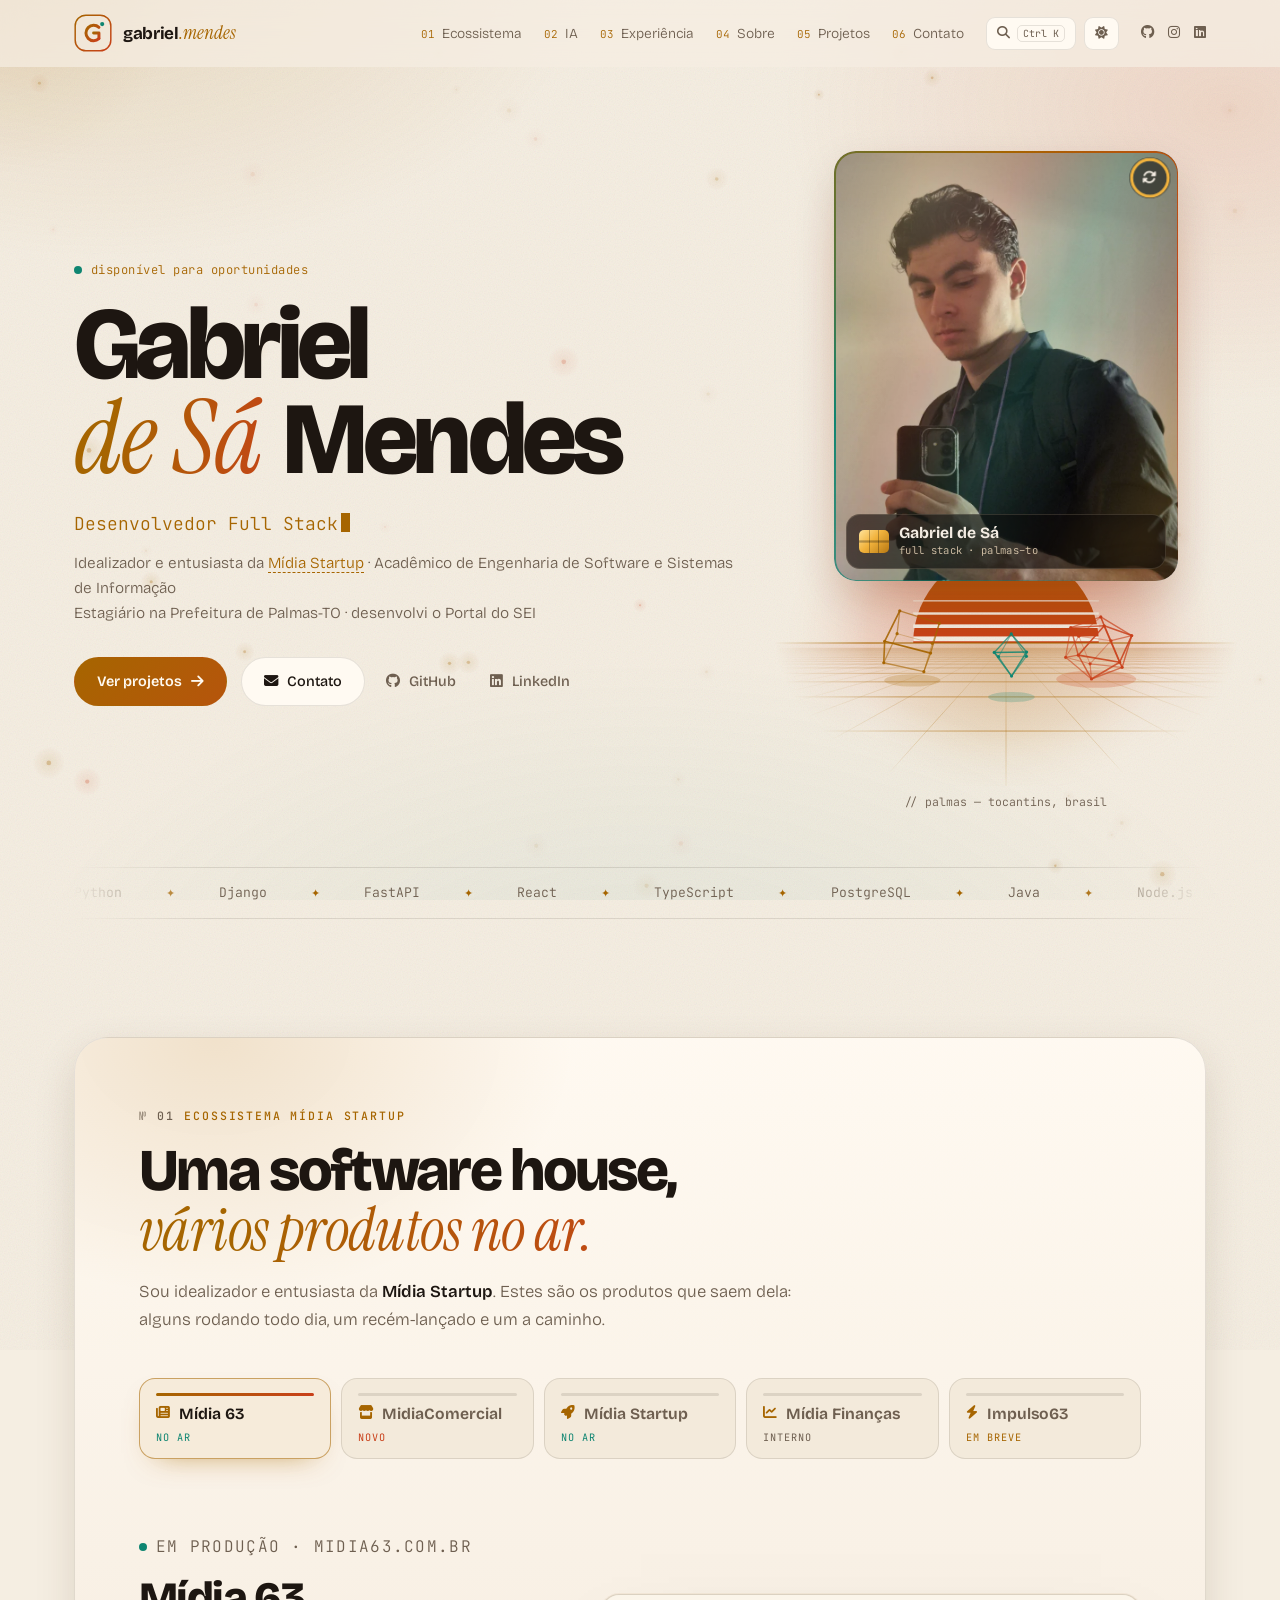
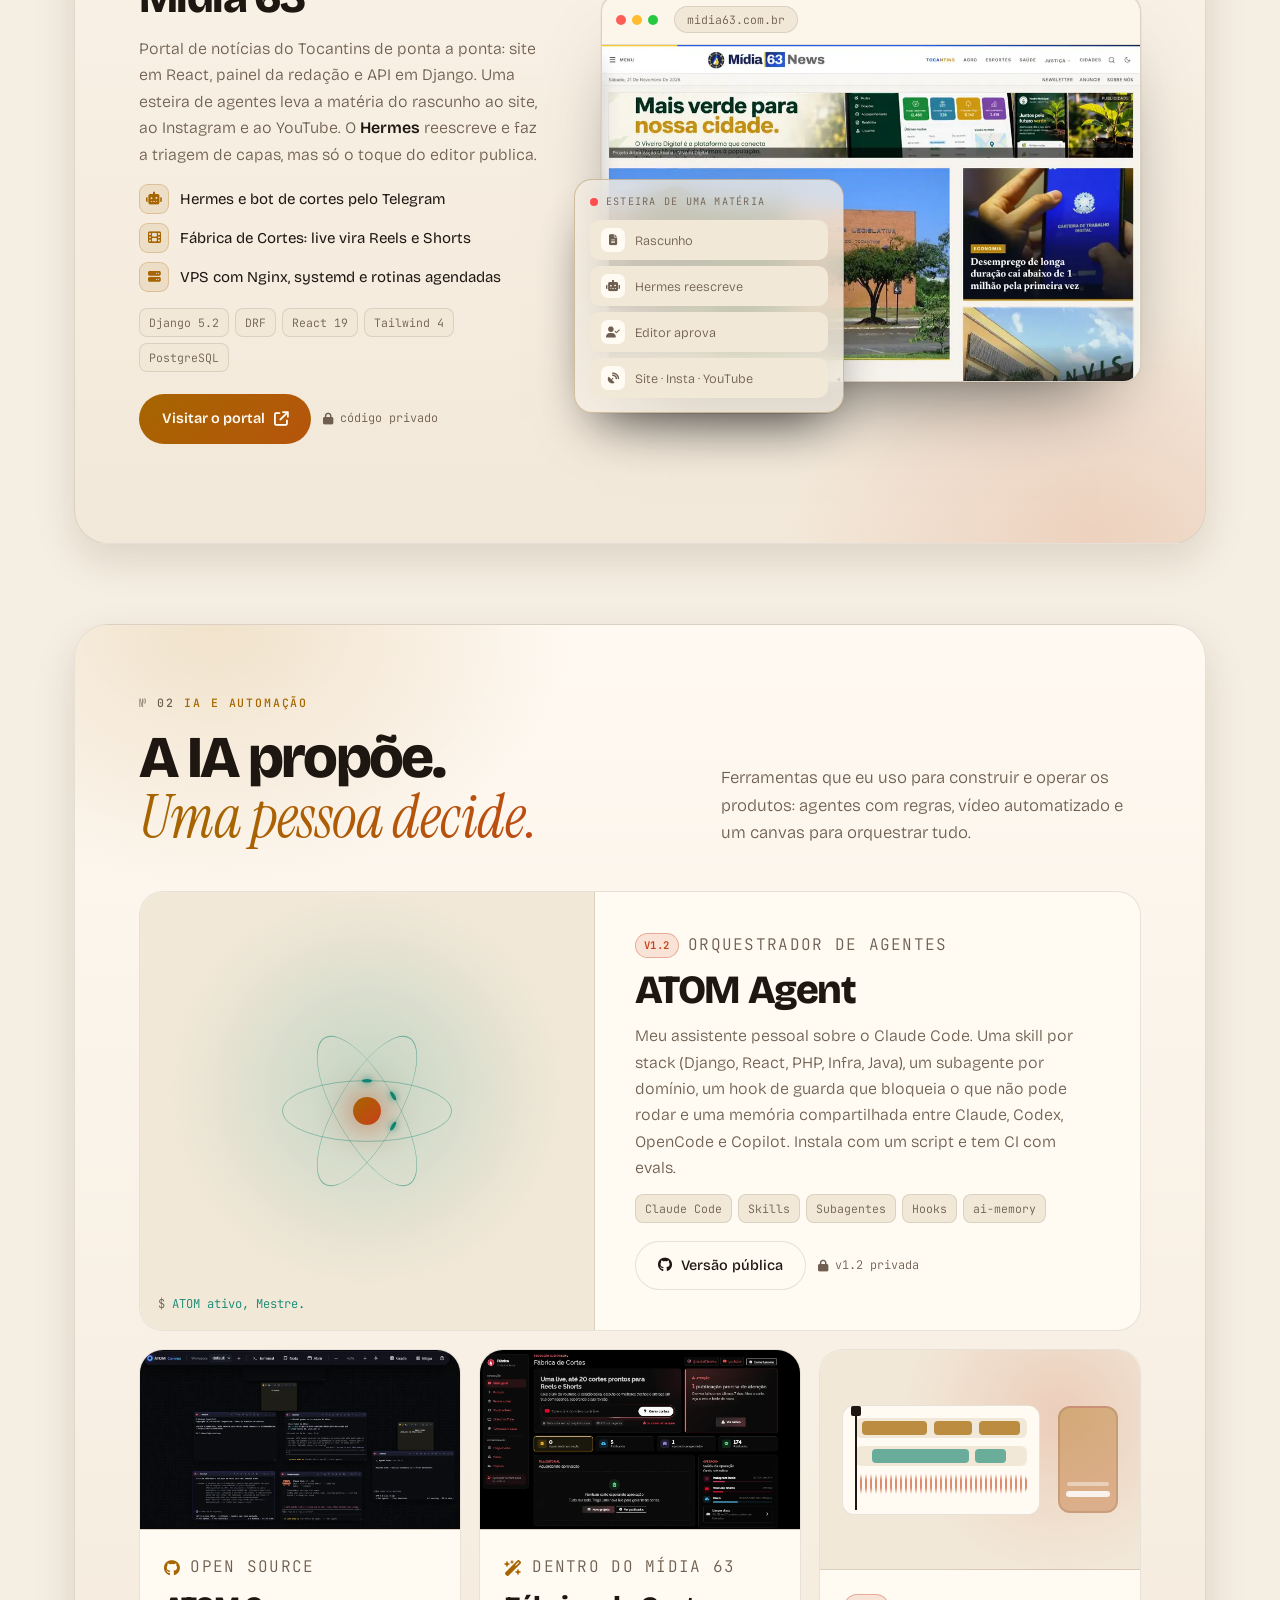
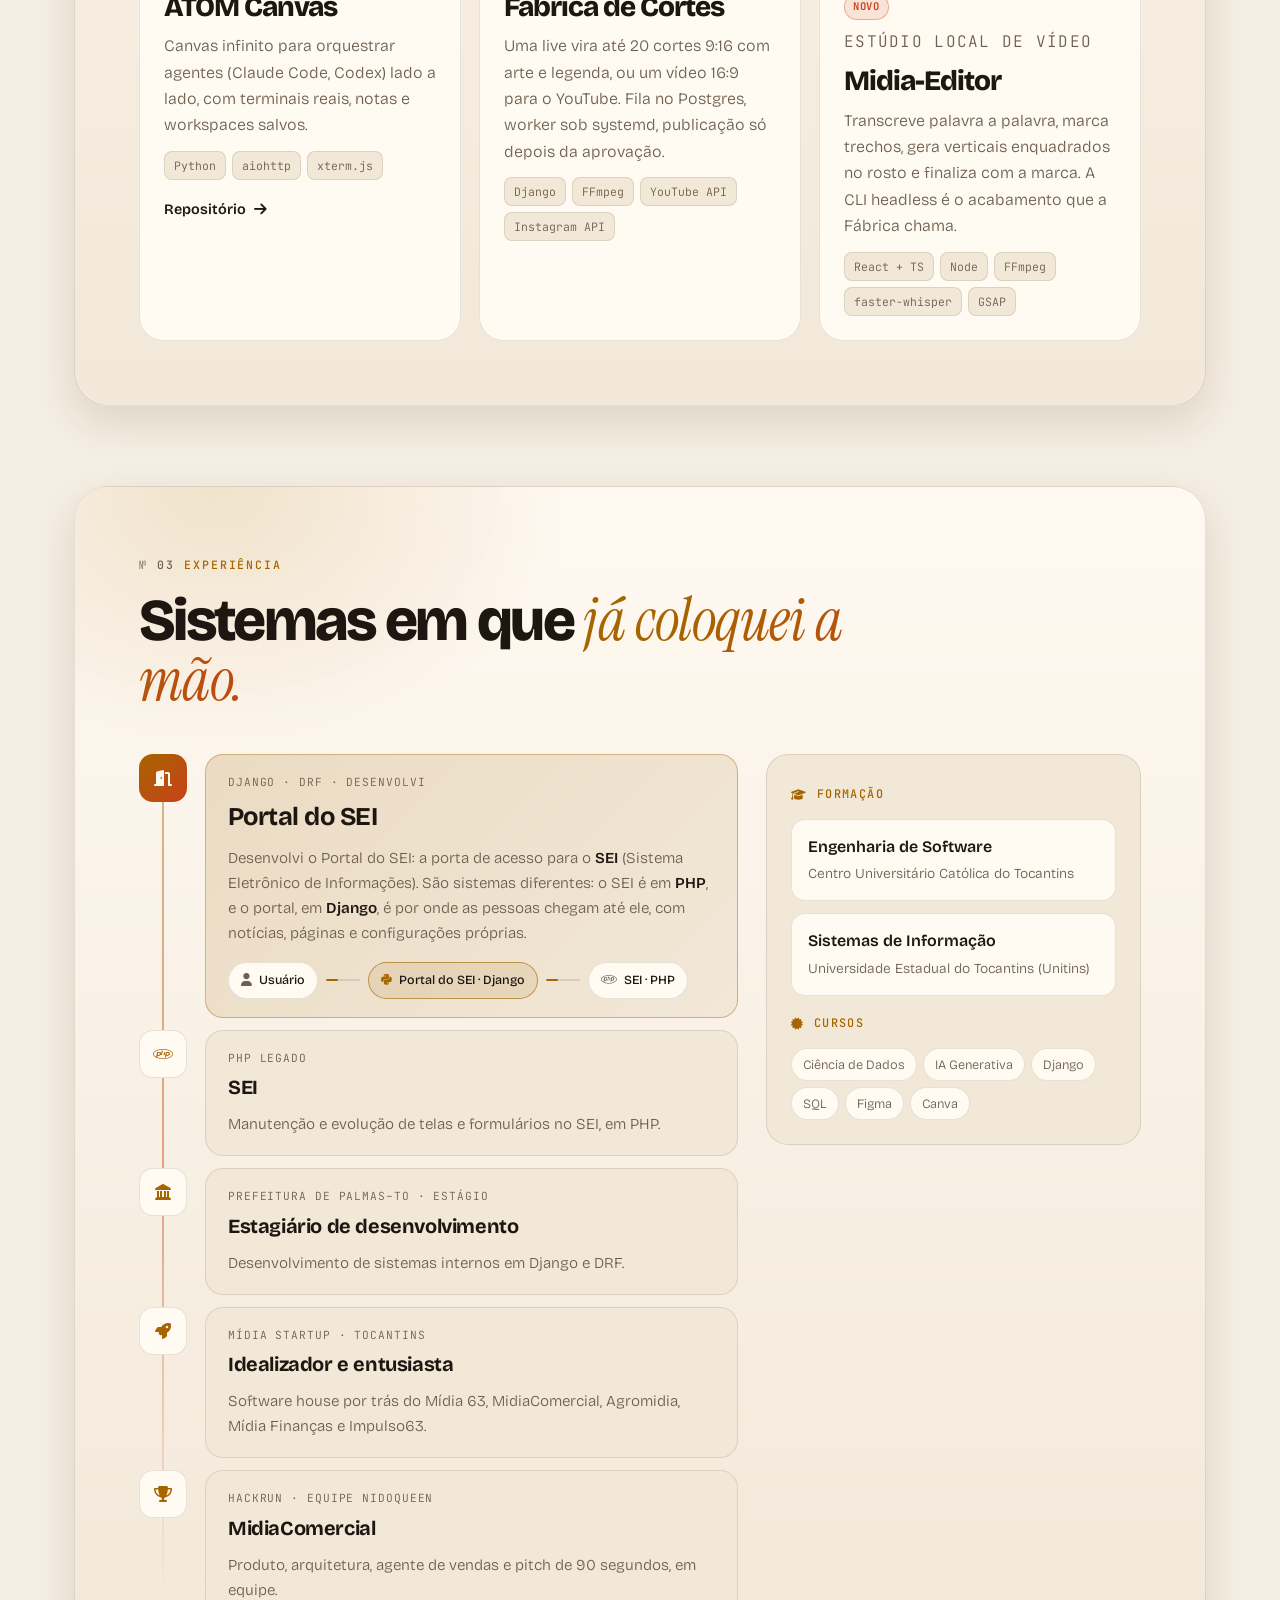
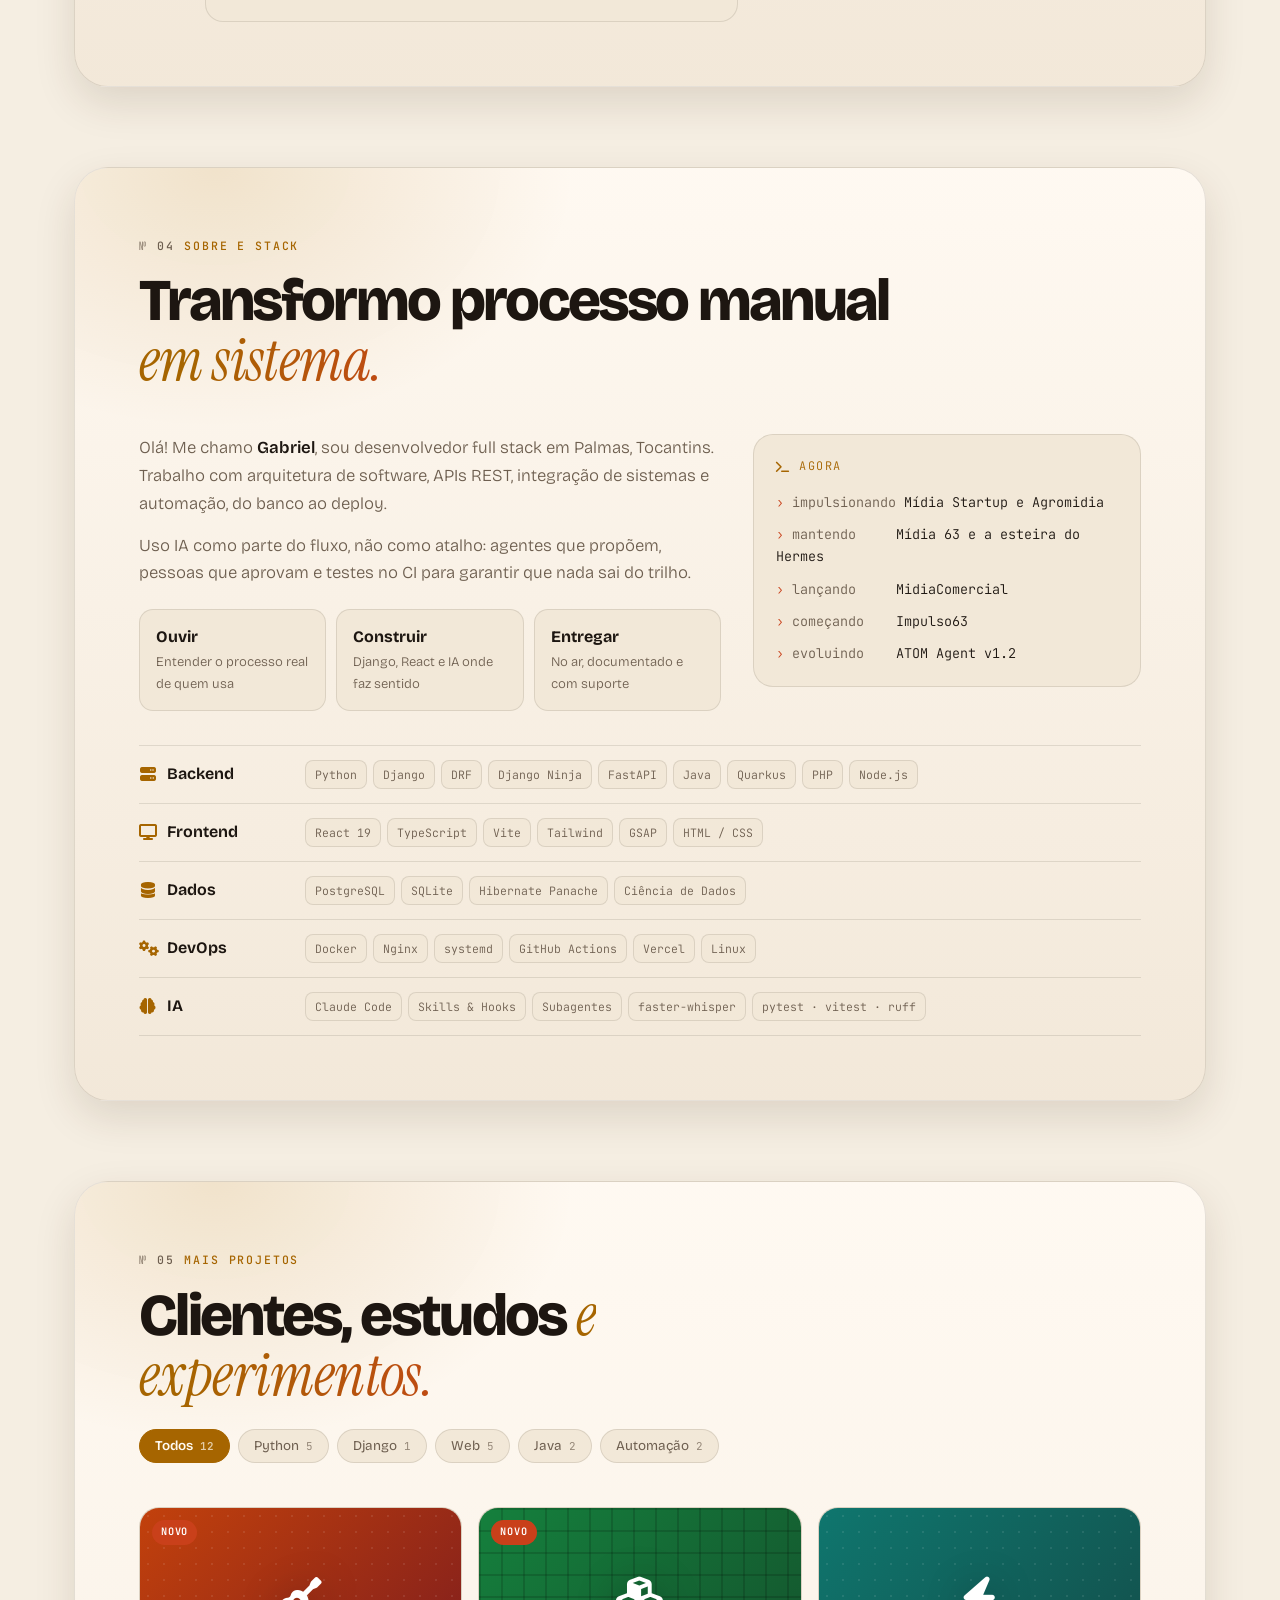
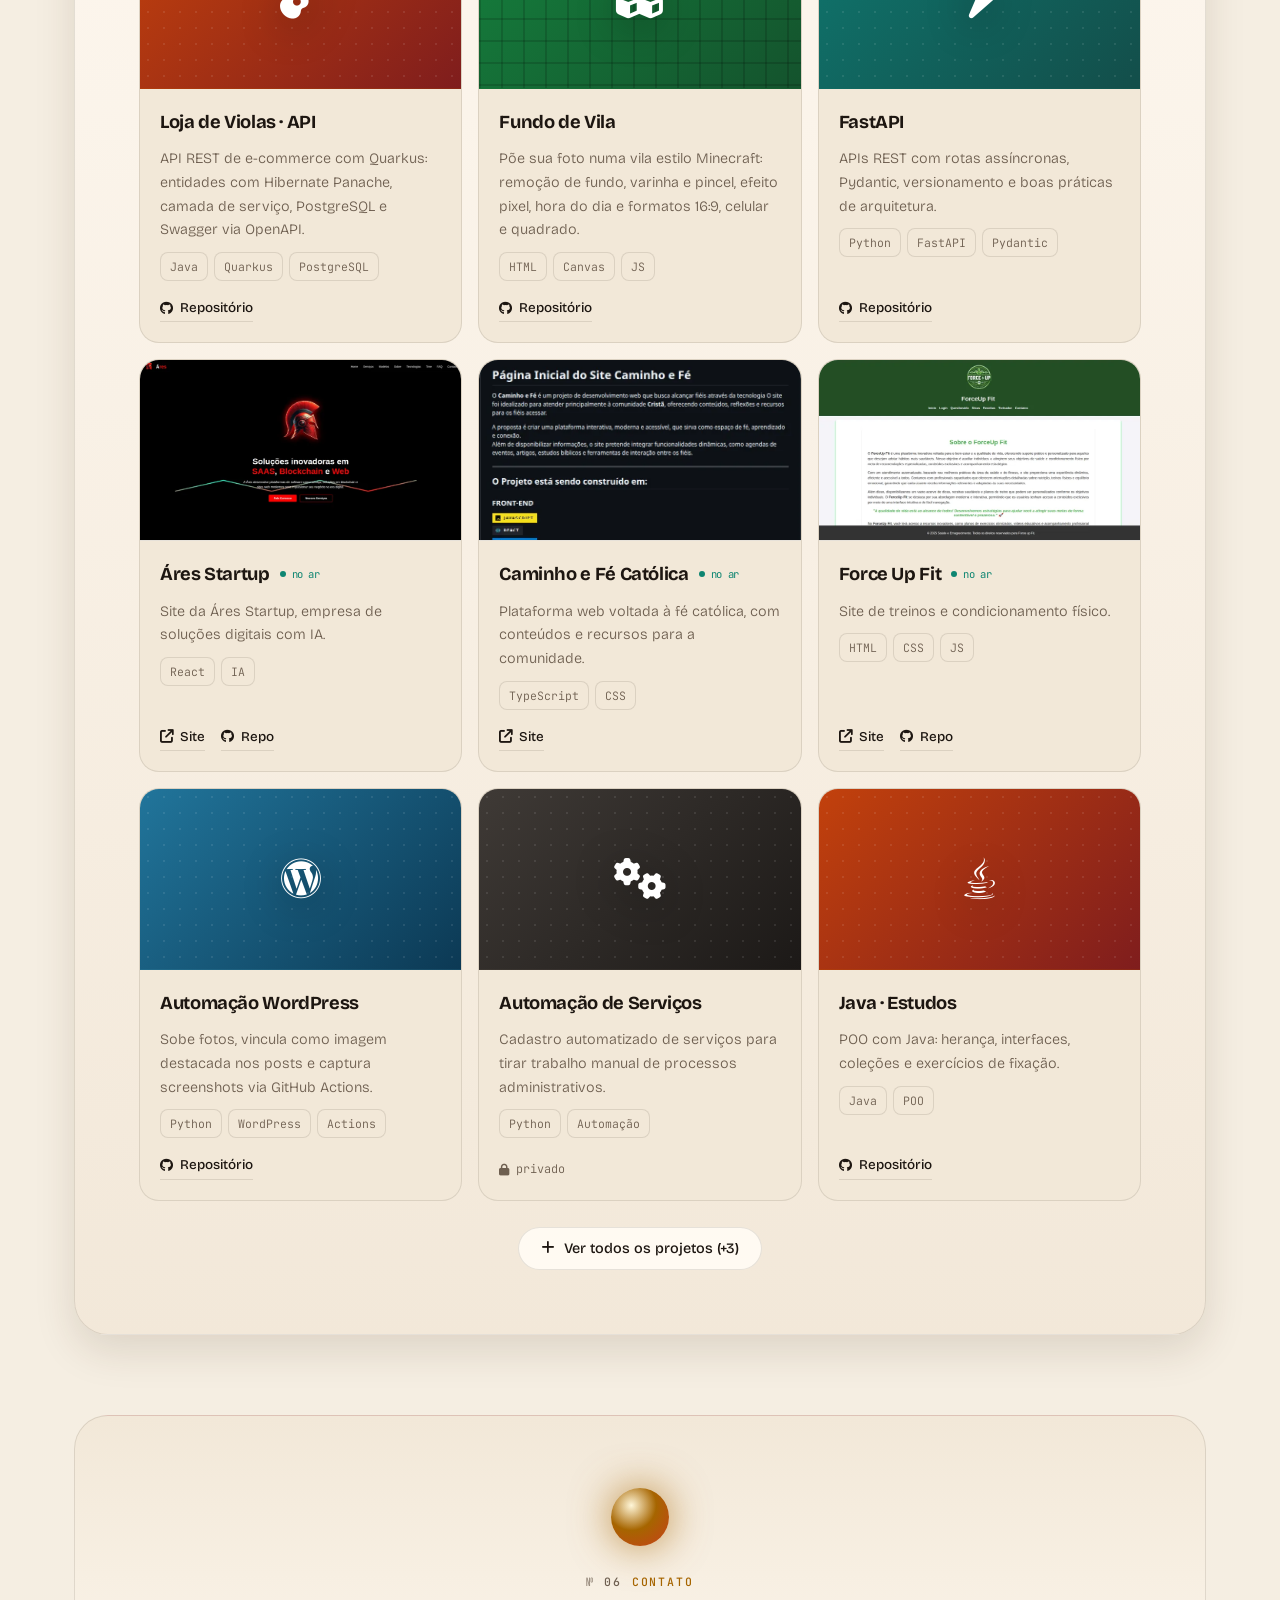
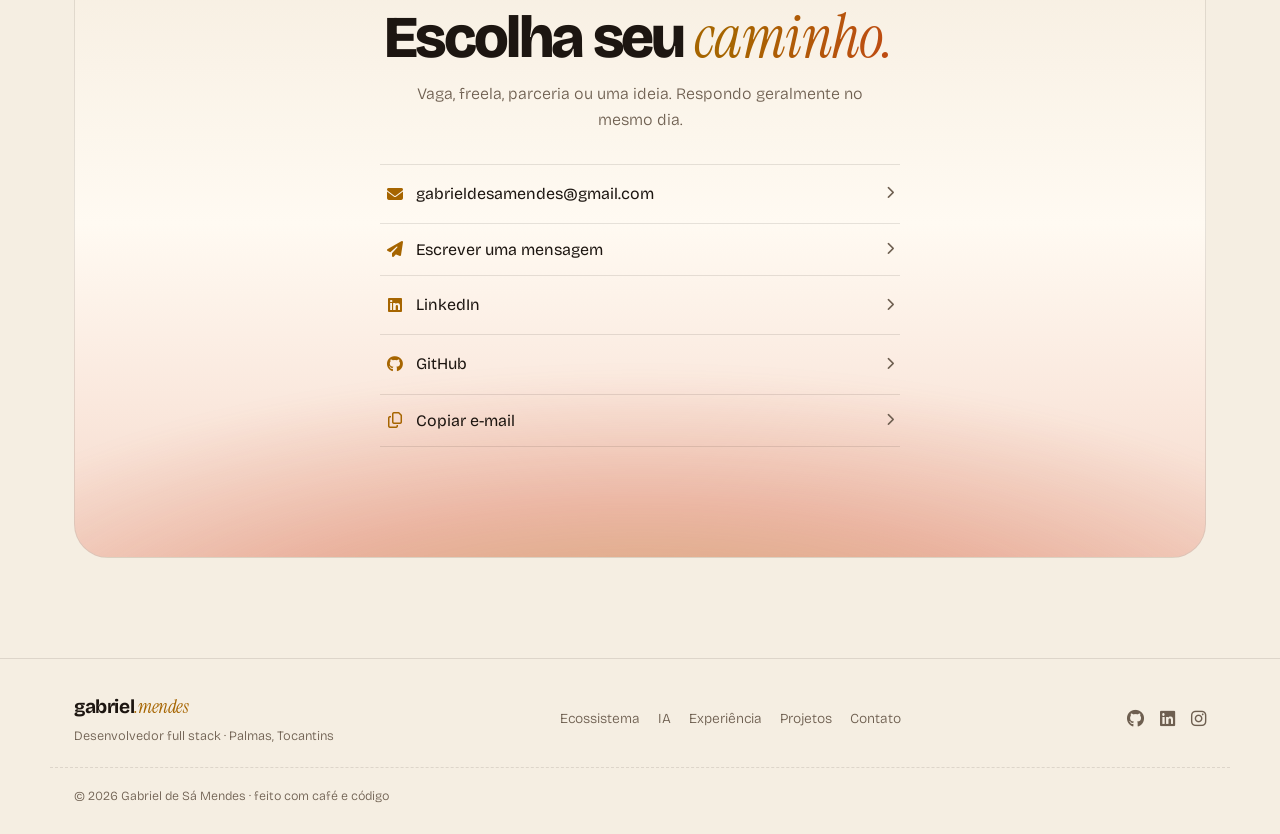
==== commit bdede570: "feat: troca a foto do perfil e remove Agtec SaaS e Portal P1 News Co-Authored-By: Claude Opus 5.5 <n" ====
--- a/index.html
+++ b/index.html
@@ -479,7 +479,7 @@
                     <div>
                       <p class="xp-meta">Prefeitura de Palmas–TO · estágio</p>
                       <h3>Estagiário de desenvolvimento</h3>
-                      <p>Sistemas internos em Django e DRF, como o Agtec SaaS, um monólito modular com API REST.</p>
+                      <p>Desenvolvimento de sistemas internos em Django e DRF.</p>
                     </div>
                   </li>
                   <li class="xp-item">
@@ -581,25 +581,6 @@
               </header>
 
               <div class="projects-grid" id="projectsGrid">
-                <article class="project" data-tags="python django" data-title="Agtec SaaS">
-                  <div class="p-cover ph-teal"><i class="fa-solid fa-landmark" aria-hidden="true"></i><span class="p-new">novo</span></div>
-                  <div class="p-body">
-                    <h3>Agtec SaaS</h3>
-                    <p>SaaS modular para a Prefeitura de Palmas: monólito modular por apps Django, API REST com DRF, atendimento e agendamentos.</p>
-                    <div class="chips-sm"><span>Django 5.2</span><span>DRF</span><span>Docker</span></div>
-                    <div class="p-links"><a href="https://github.com/GabrielGGC18/agtec_saas" target="_blank" rel="noopener"><i class="fa-brands fa-github" aria-hidden="true"></i> Repositório</a></div>
-                  </div>
-                </article>
-
-                <article class="project" data-tags="python django" data-title="Portal P1 News">
-                  <div class="p-cover ph-blue"><i class="fa-solid fa-newspaper" aria-hidden="true"></i><span class="p-new">novo</span></div>
-                  <div class="p-body">
-                    <h3>Portal P1 News</h3>
-                    <p>Portal de notícias para cliente em Django 5.2 e PostgreSQL, com documentação de arquitetura e tarefas organizadas para agentes de IA.</p>
-                    <div class="chips-sm"><span>Django 5.2</span><span>PostgreSQL</span><span>uv</span></div>
-                    <div class="p-links"><span class="lock"><i class="fa-solid fa-lock" aria-hidden="true"></i> privado</span></div>
-                  </div>
-                </article>
 
                 <article class="project" data-tags="java" data-title="Loja de Violas API">
                   <div class="p-cover ph-red"><i class="fa-solid fa-guitar" aria-hidden="true"></i><span class="p-new">novo</span></div>
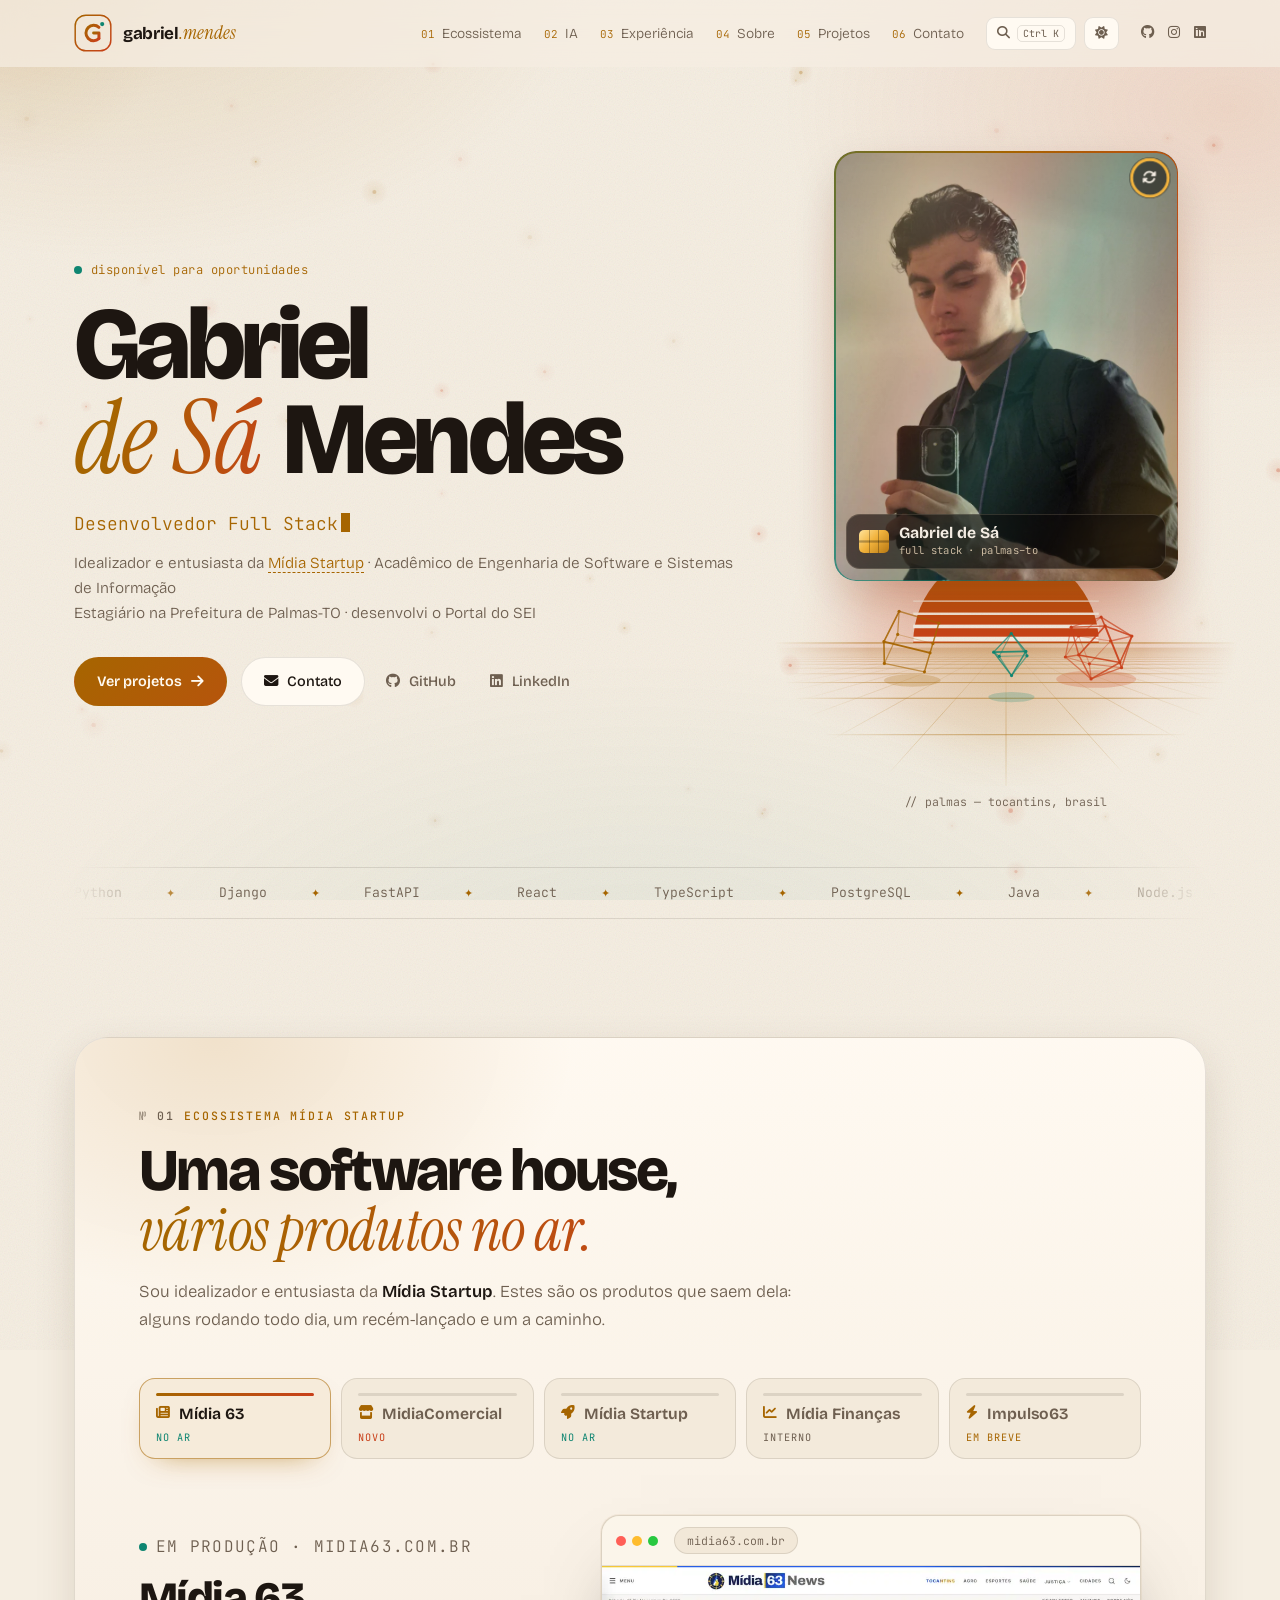
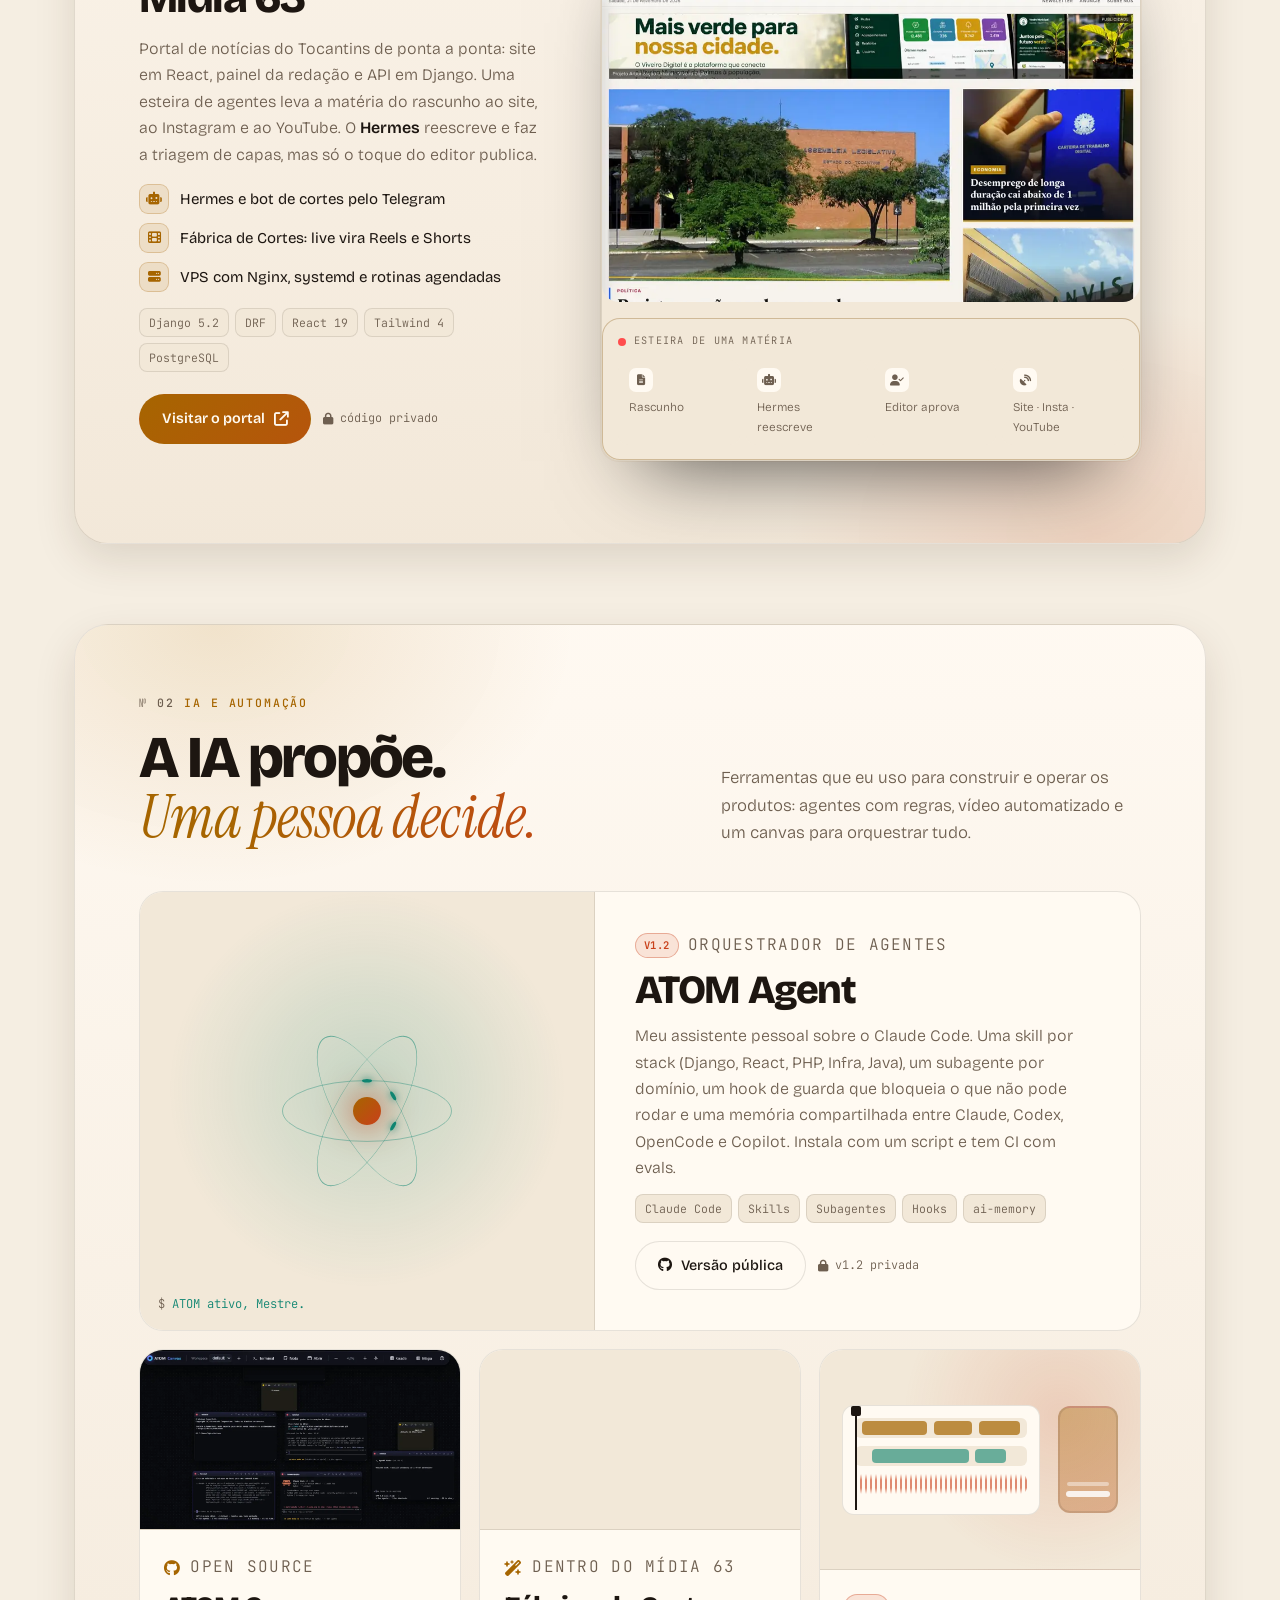
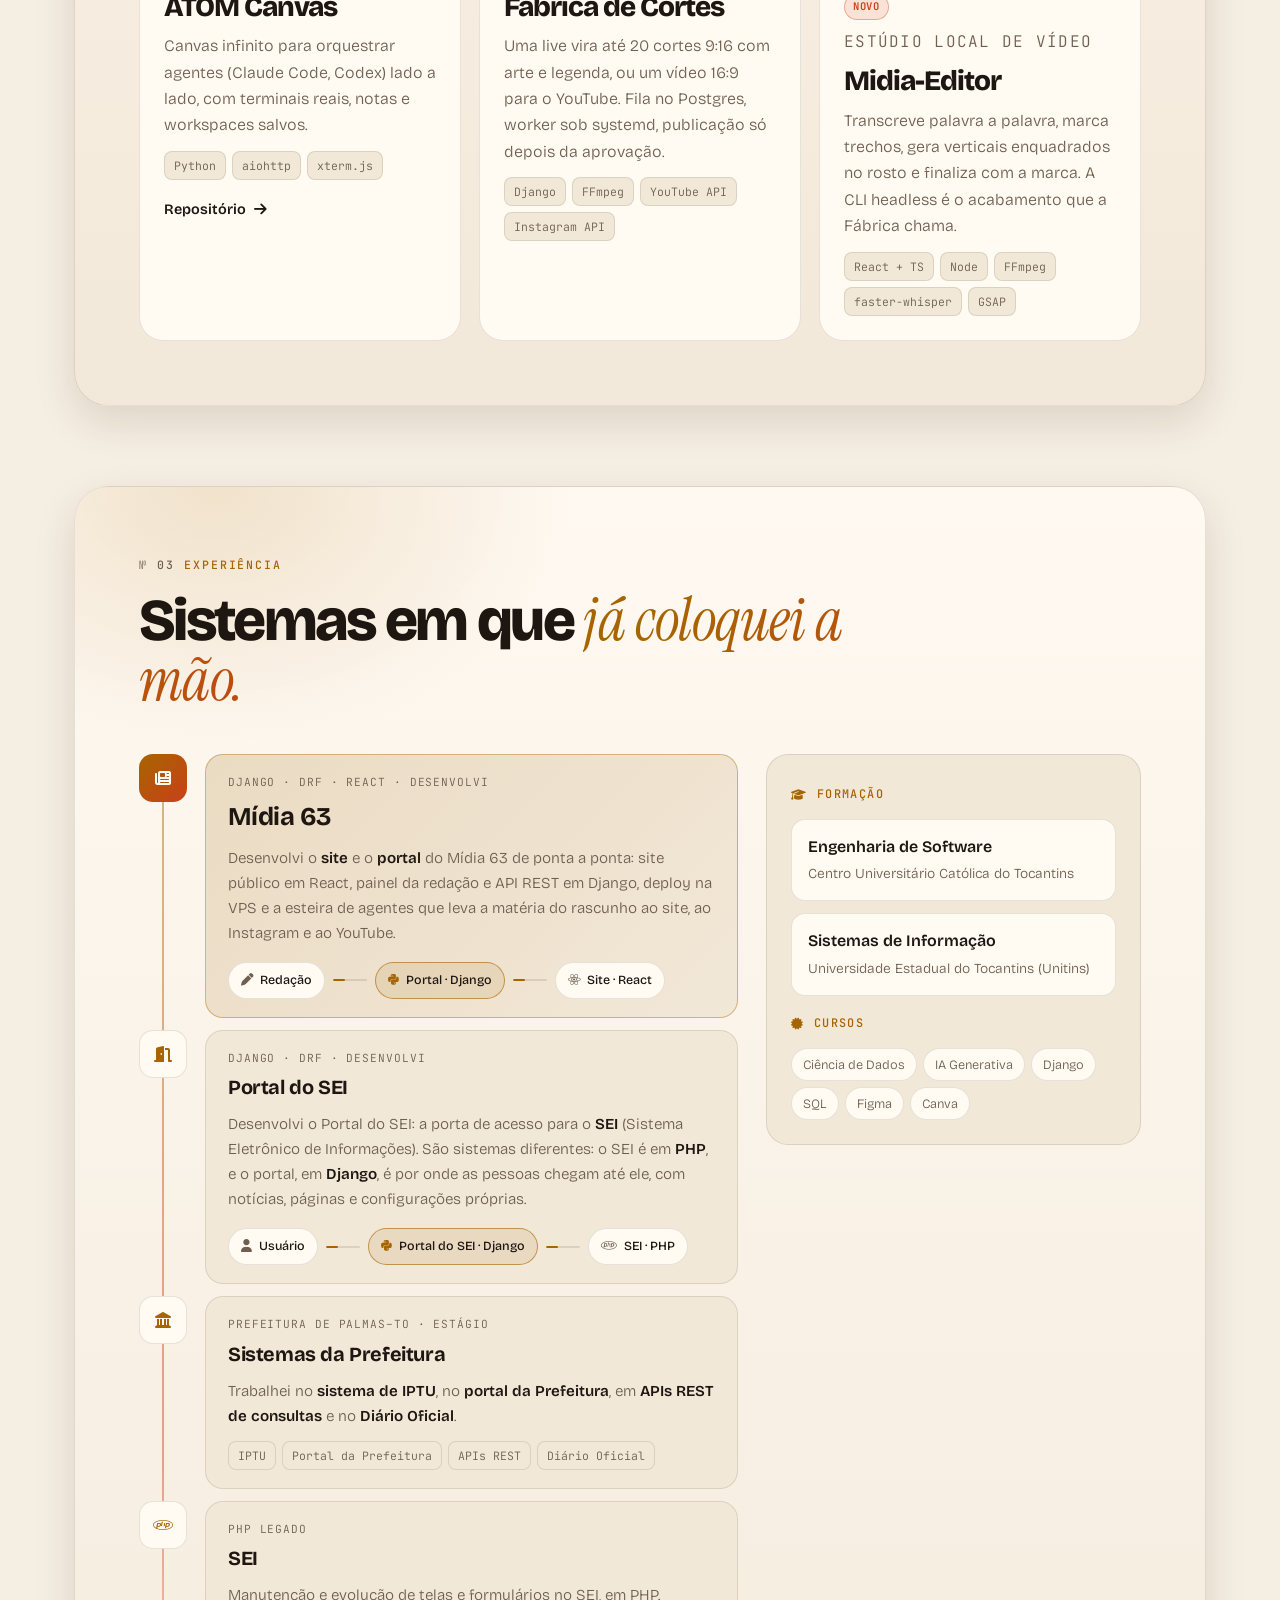
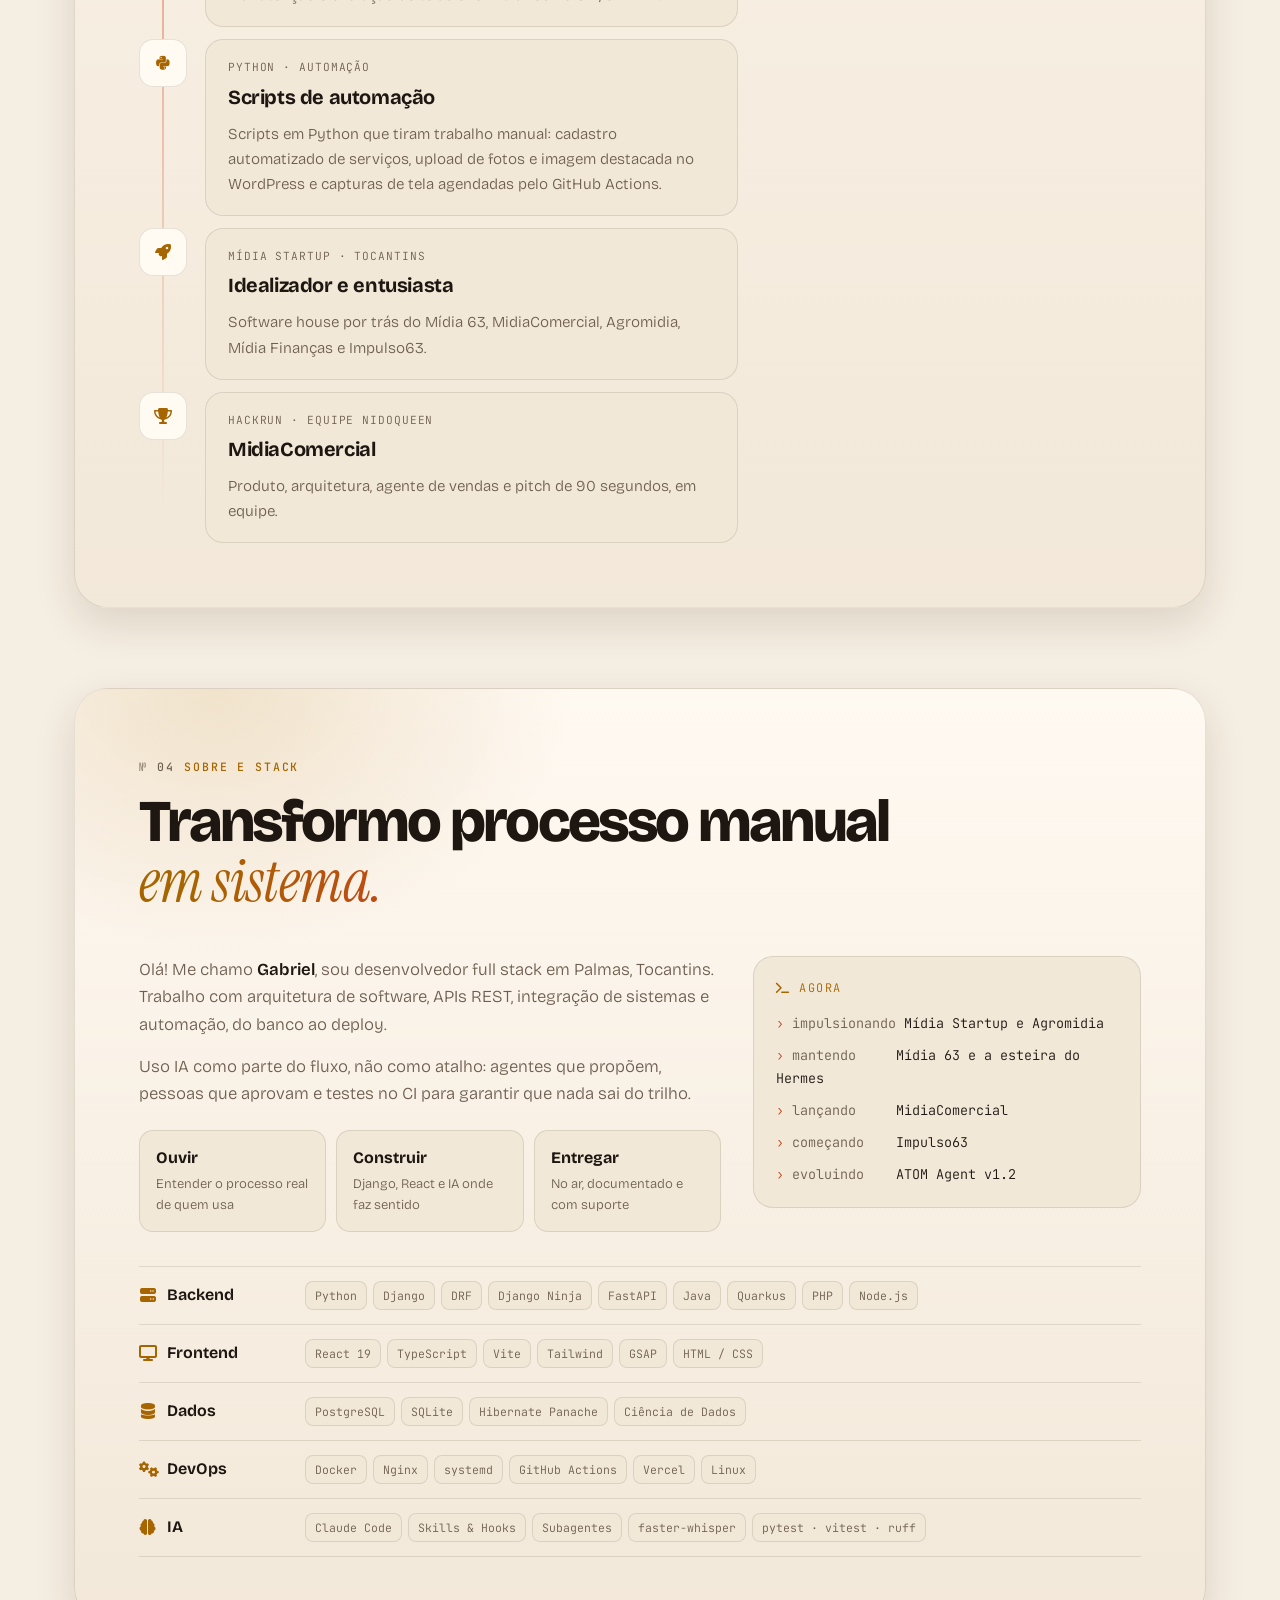
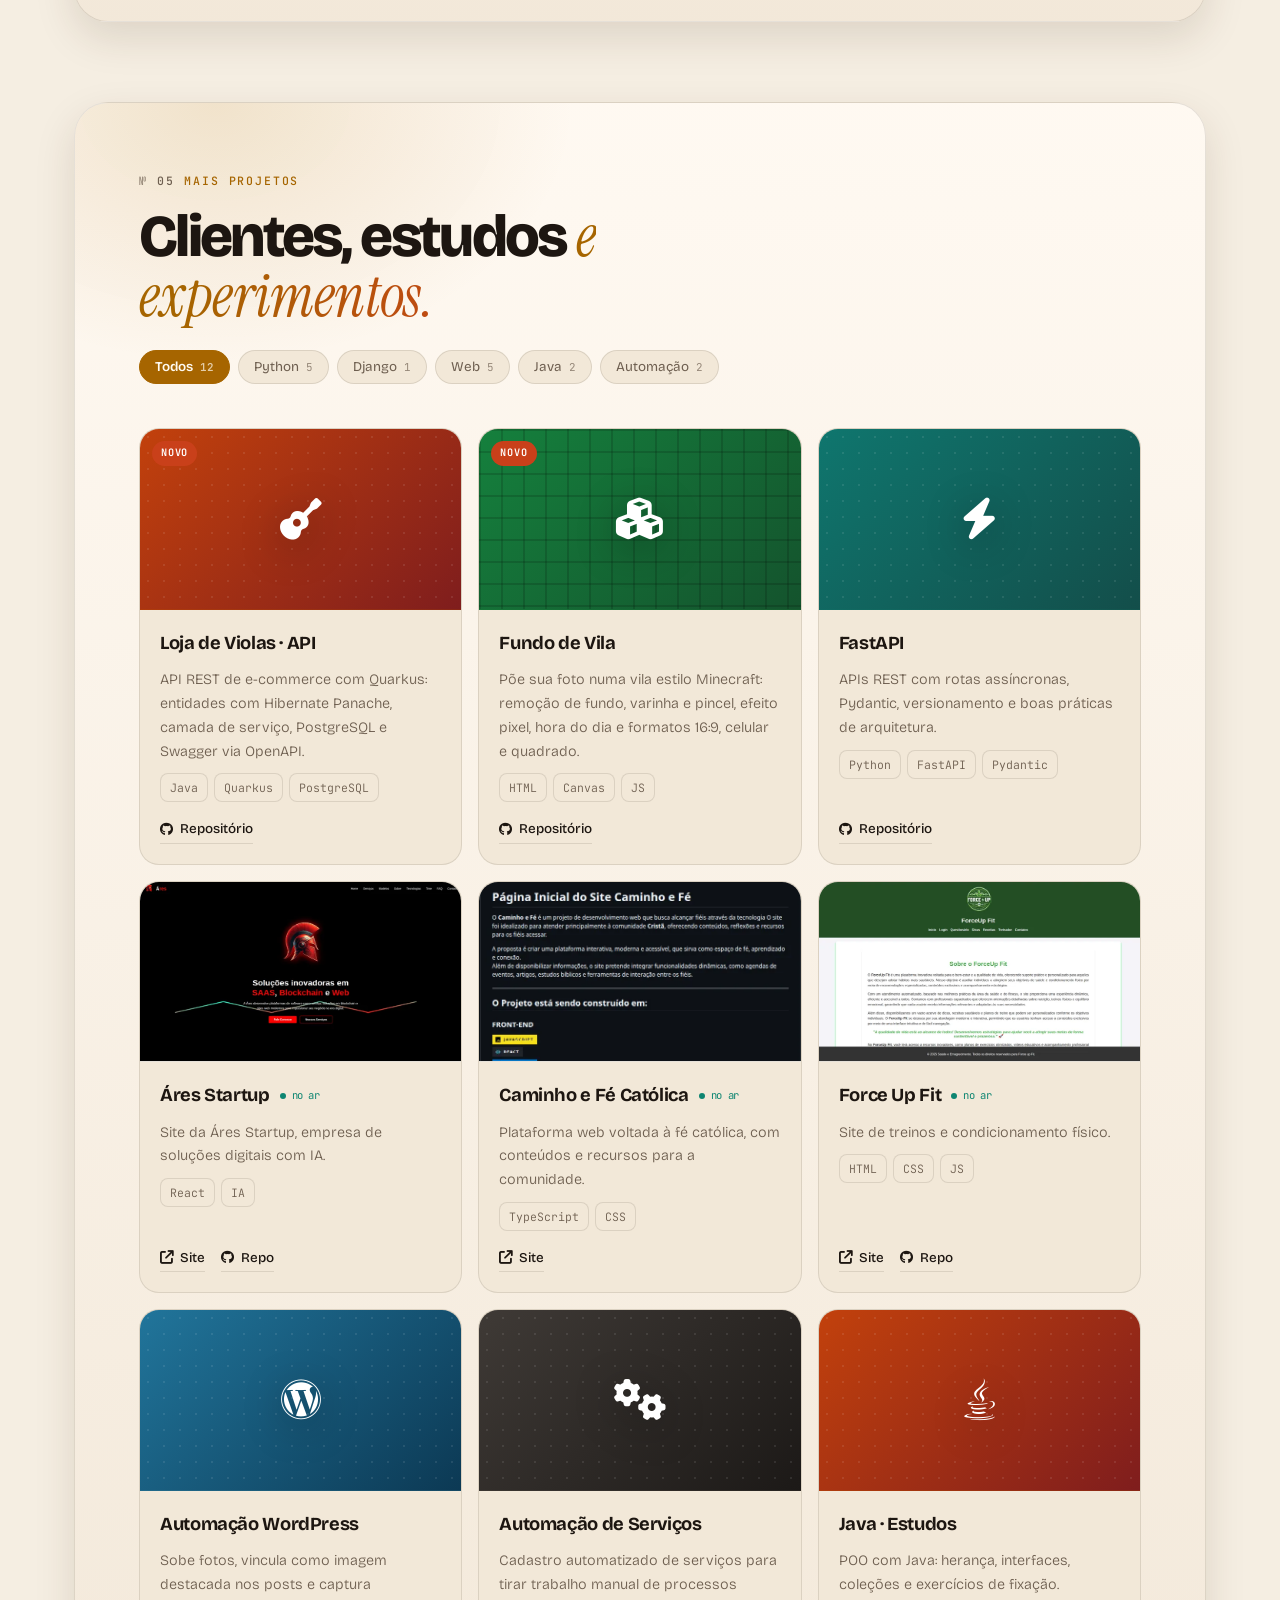
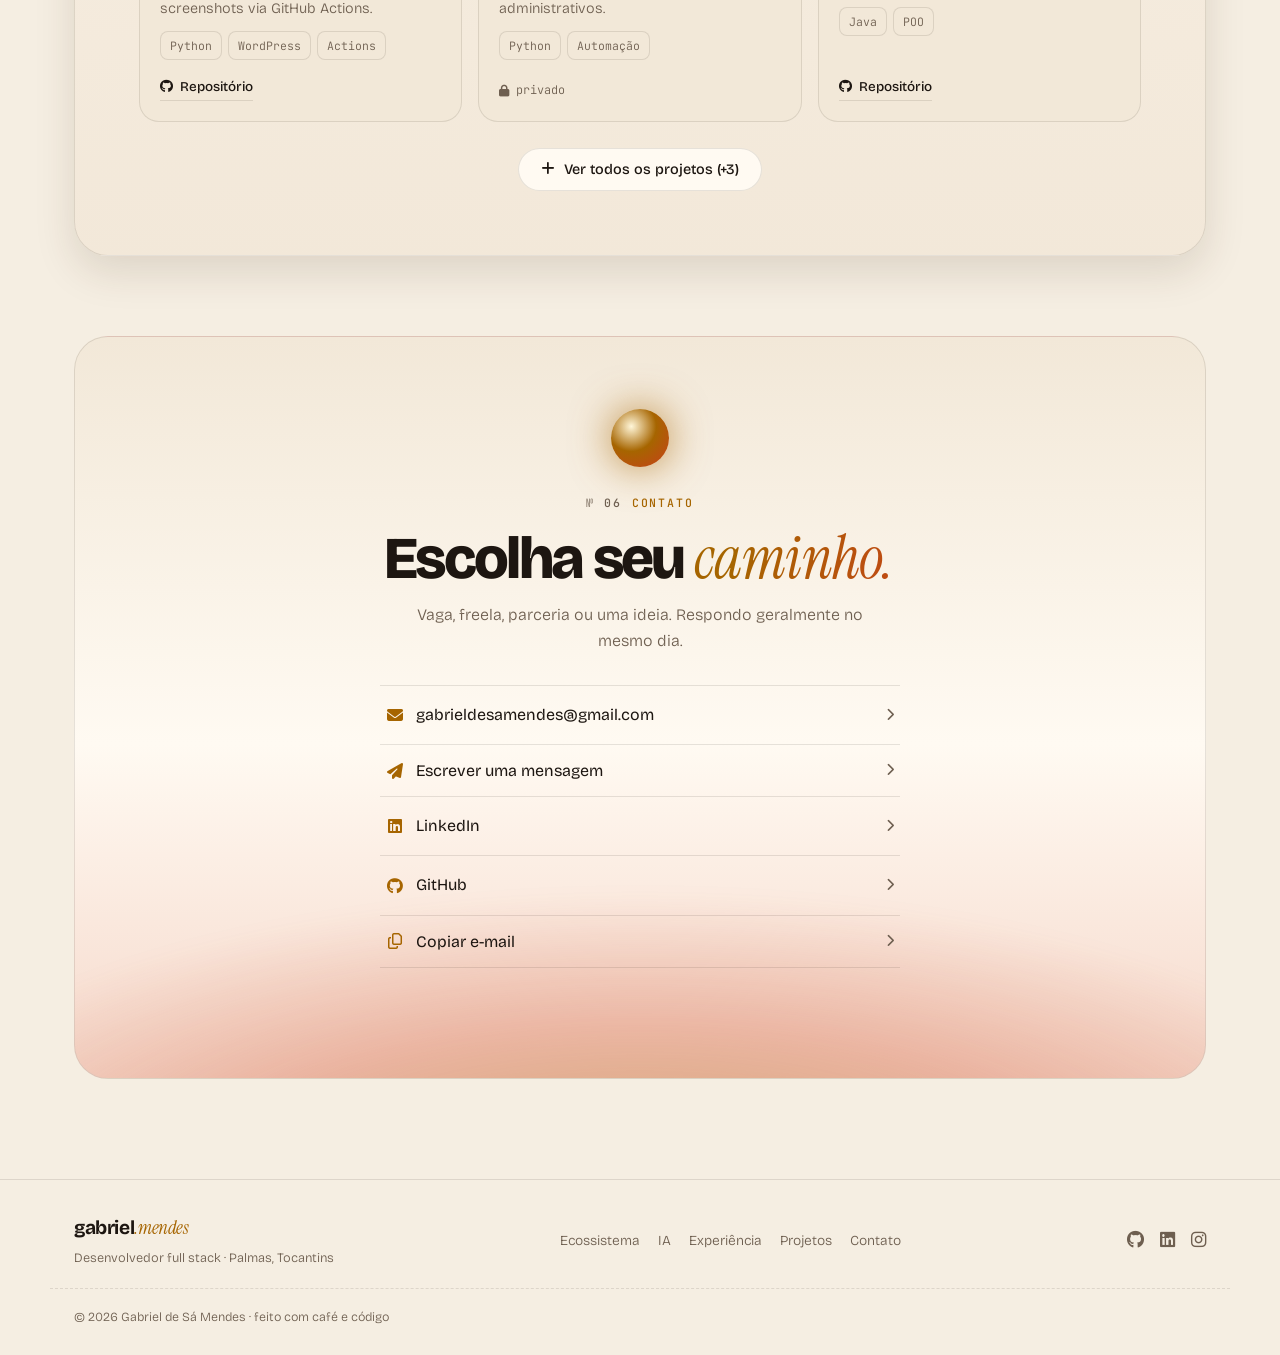
==== commit e11a6e88: "feat: experiência com Mídia 63, IPTU, Diário Oficial e automações; demos fora da janela - Mídia 63 e" ====
--- a/index.html
+++ b/index.html
@@ -452,6 +452,21 @@
               <div class="xp-grid">
                 <ol class="xp-list">
                   <li class="xp-item xp-featured">
+                    <span class="xp-icon"><i class="fa-solid fa-newspaper" aria-hidden="true"></i></span>
+                    <div>
+                      <p class="xp-meta">Django · DRF · React · desenvolvi</p>
+                      <h3>Mídia 63</h3>
+                      <p>Desenvolvi o <strong>site</strong> e o <strong>portal</strong> do Mídia 63 de ponta a ponta: site público em React, painel da redação e API REST em Django, deploy na VPS e a esteira de agentes que leva a matéria do rascunho ao site, ao Instagram e ao YouTube.</p>
+                      <div class="sei-flow" aria-hidden="true">
+                        <span class="sei-node"><i class="fa-solid fa-pen"></i> Redação</span>
+                        <span class="sei-arrow"></span>
+                        <span class="sei-node is-accent"><i class="fa-brands fa-python"></i> Portal · Django</span>
+                        <span class="sei-arrow"></span>
+                        <span class="sei-node"><i class="fa-brands fa-react"></i> Site · React</span>
+                      </div>
+                    </div>
+                  </li>
+                  <li class="xp-item">
                     <span class="xp-icon"><i class="fa-solid fa-door-open" aria-hidden="true"></i></span>
                     <div>
                       <p class="xp-meta">Django · DRF · desenvolvi</p>
@@ -467,6 +482,15 @@
                     </div>
                   </li>
                   <li class="xp-item">
+                    <span class="xp-icon"><i class="fa-solid fa-landmark" aria-hidden="true"></i></span>
+                    <div>
+                      <p class="xp-meta">Prefeitura de Palmas–TO · estágio</p>
+                      <h3>Sistemas da Prefeitura</h3>
+                      <p>Trabalhei no <strong>sistema de IPTU</strong>, no <strong>portal da Prefeitura</strong>, em <strong>APIs REST de consultas</strong> e no <strong>Diário Oficial</strong>.</p>
+                      <div class="chips-sm xp-chips"><span>IPTU</span><span>Portal da Prefeitura</span><span>APIs REST</span><span>Diário Oficial</span></div>
+                    </div>
+                  </li>
+                  <li class="xp-item">
                     <span class="xp-icon"><i class="fa-brands fa-php" aria-hidden="true"></i></span>
                     <div>
                       <p class="xp-meta">PHP legado</p>
@@ -475,11 +499,11 @@
                     </div>
                   </li>
                   <li class="xp-item">
-                    <span class="xp-icon"><i class="fa-solid fa-landmark" aria-hidden="true"></i></span>
+                    <span class="xp-icon"><i class="fa-brands fa-python" aria-hidden="true"></i></span>
                     <div>
-                      <p class="xp-meta">Prefeitura de Palmas–TO · estágio</p>
-                      <h3>Estagiário de desenvolvimento</h3>
-                      <p>Desenvolvimento de sistemas internos em Django e DRF.</p>
+                      <p class="xp-meta">Python · automação</p>
+                      <h3>Scripts de automação</h3>
+                      <p>Scripts em Python que tiram trabalho manual: cadastro automatizado de serviços, upload de fotos e imagem destacada no WordPress e capturas de tela agendadas pelo GitHub Actions.</p>
                     </div>
                   </li>
                   <li class="xp-item">
--- a/main.css
+++ b/main.css
@@ -1059,3 +1059,26 @@
   .fields dd, .confirm, .flow li::after, .pix-toast { opacity: 1; }
   .cursor { display: none; }
 }
+
+/* ---------- Demos ao lado da janela (sem tampar o sistema) ---------- */
+.demo {
+  position: relative; left: auto; bottom: auto; width: auto; margin: 16px 0 0;
+  box-shadow: none; background: var(--card-2);
+}
+.flow { grid-template-columns: repeat(4, minmax(0, 1fr)); }
+.flow li { flex-direction: column; align-items: flex-start; gap: 6px; font-size: .74rem; }
+.flow li::after { position: absolute; top: 8px; right: 9px; }
+.demo-voice { display: grid; grid-template-columns: minmax(0, 1.2fr) minmax(0, 1fr); gap: 4px 14px; align-items: start; }
+.demo-voice .demo-title, .demo-voice .wave { grid-column: 1; }
+.demo-voice .speech { grid-column: 1; margin: 0; }
+.demo-voice .fields { grid-column: 2; grid-row: 1 / span 3; }
+.demo-voice .confirm { grid-column: 2; margin-top: 4px; justify-self: start; }
+.xp-chips { margin-top: 12px; }
+@media (max-width: 720px) {
+  .eco-pane .browser { margin-bottom: 30px; }
+  .demo { left: auto; bottom: auto; width: auto; }
+  .flow { grid-template-columns: repeat(2, minmax(0, 1fr)); }
+  .demo-voice { grid-template-columns: 1fr; }
+  .demo-voice .fields, .demo-voice .confirm { grid-column: 1; grid-row: auto; }
+  .demo-voice .fields { display: grid; }
+}
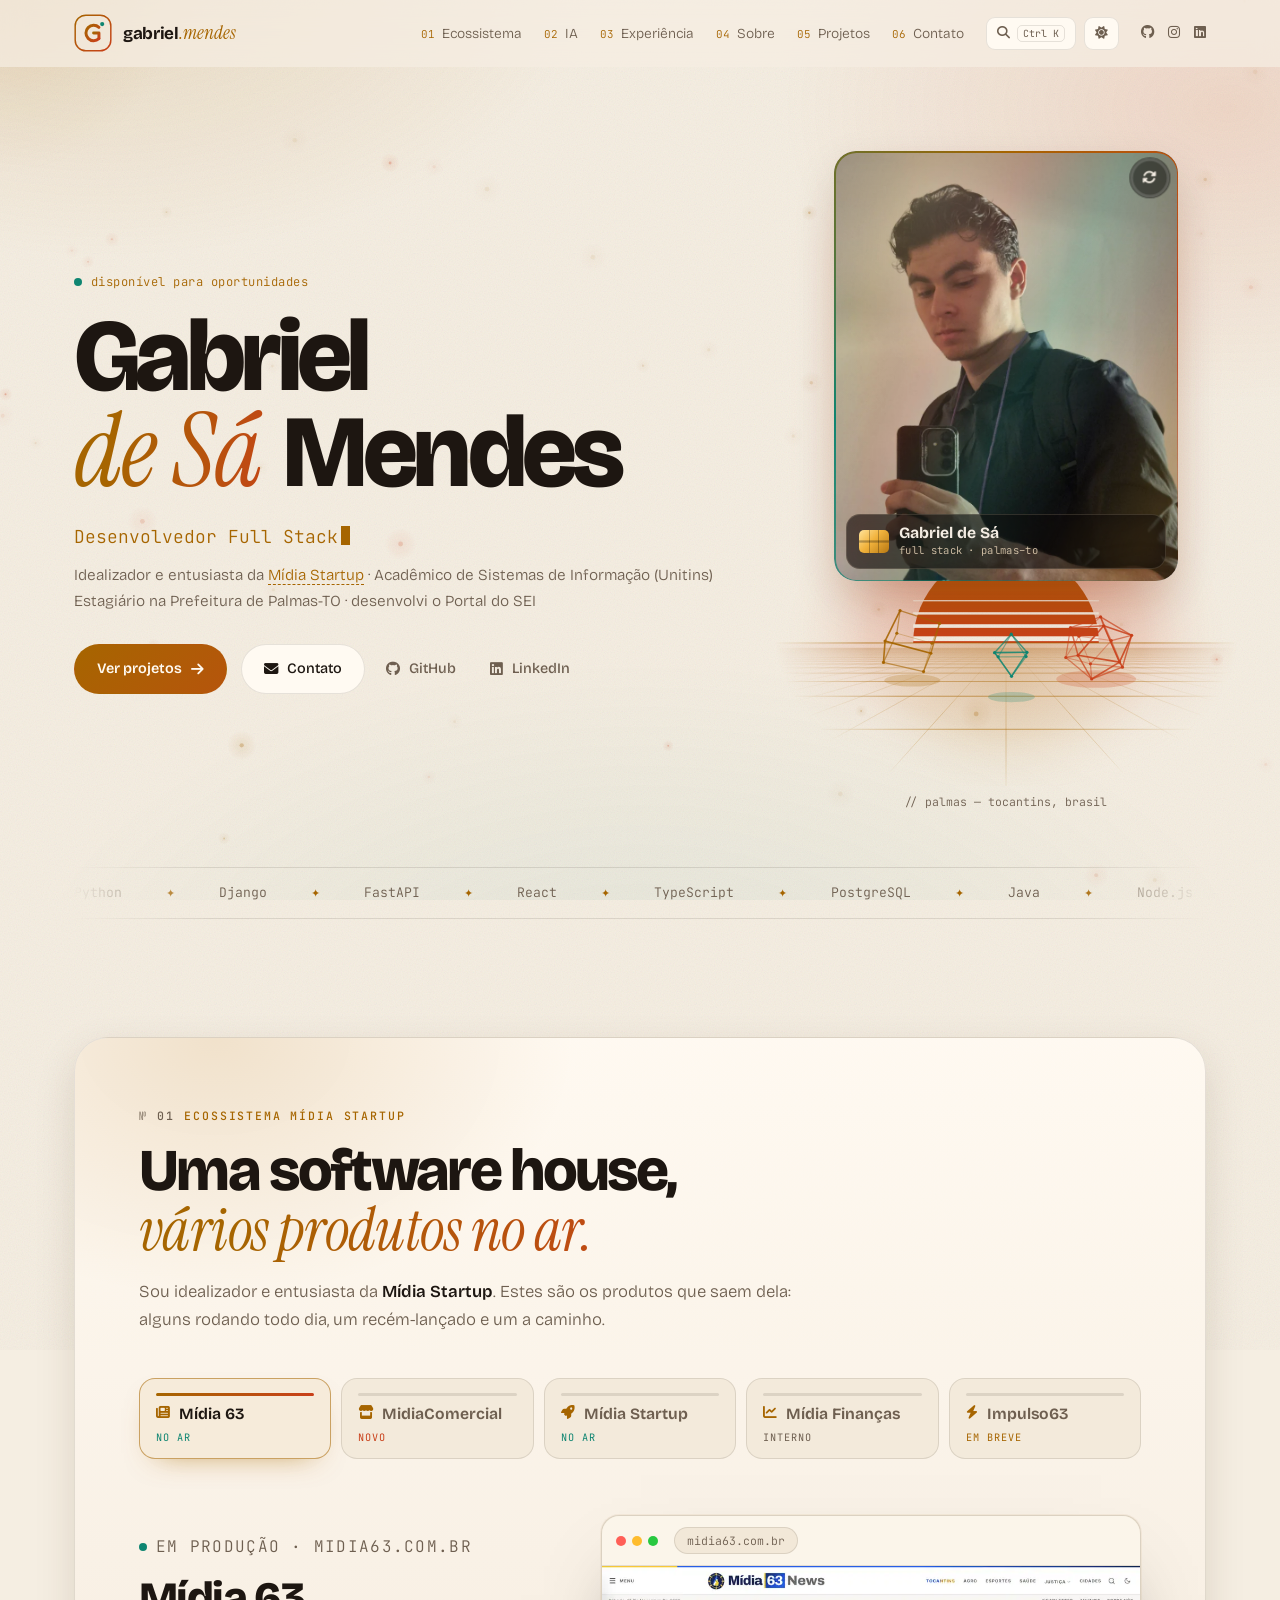
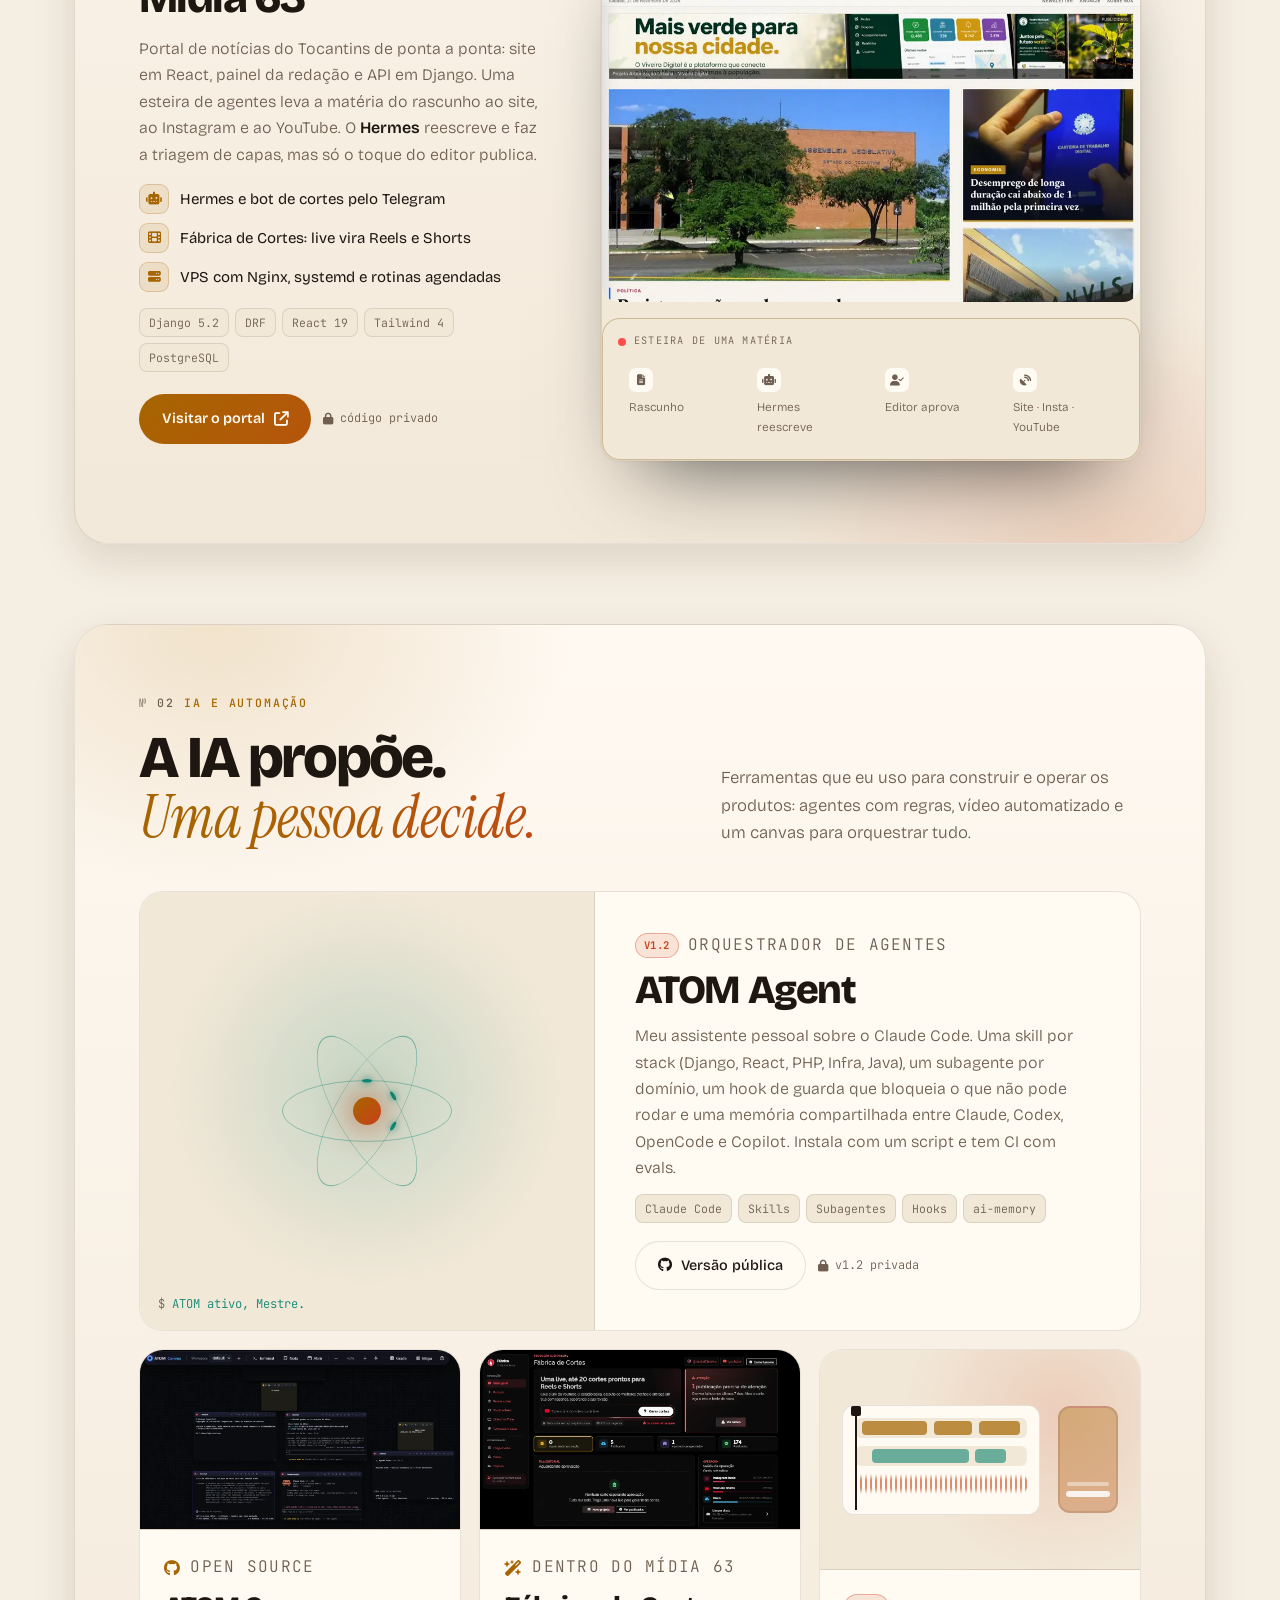
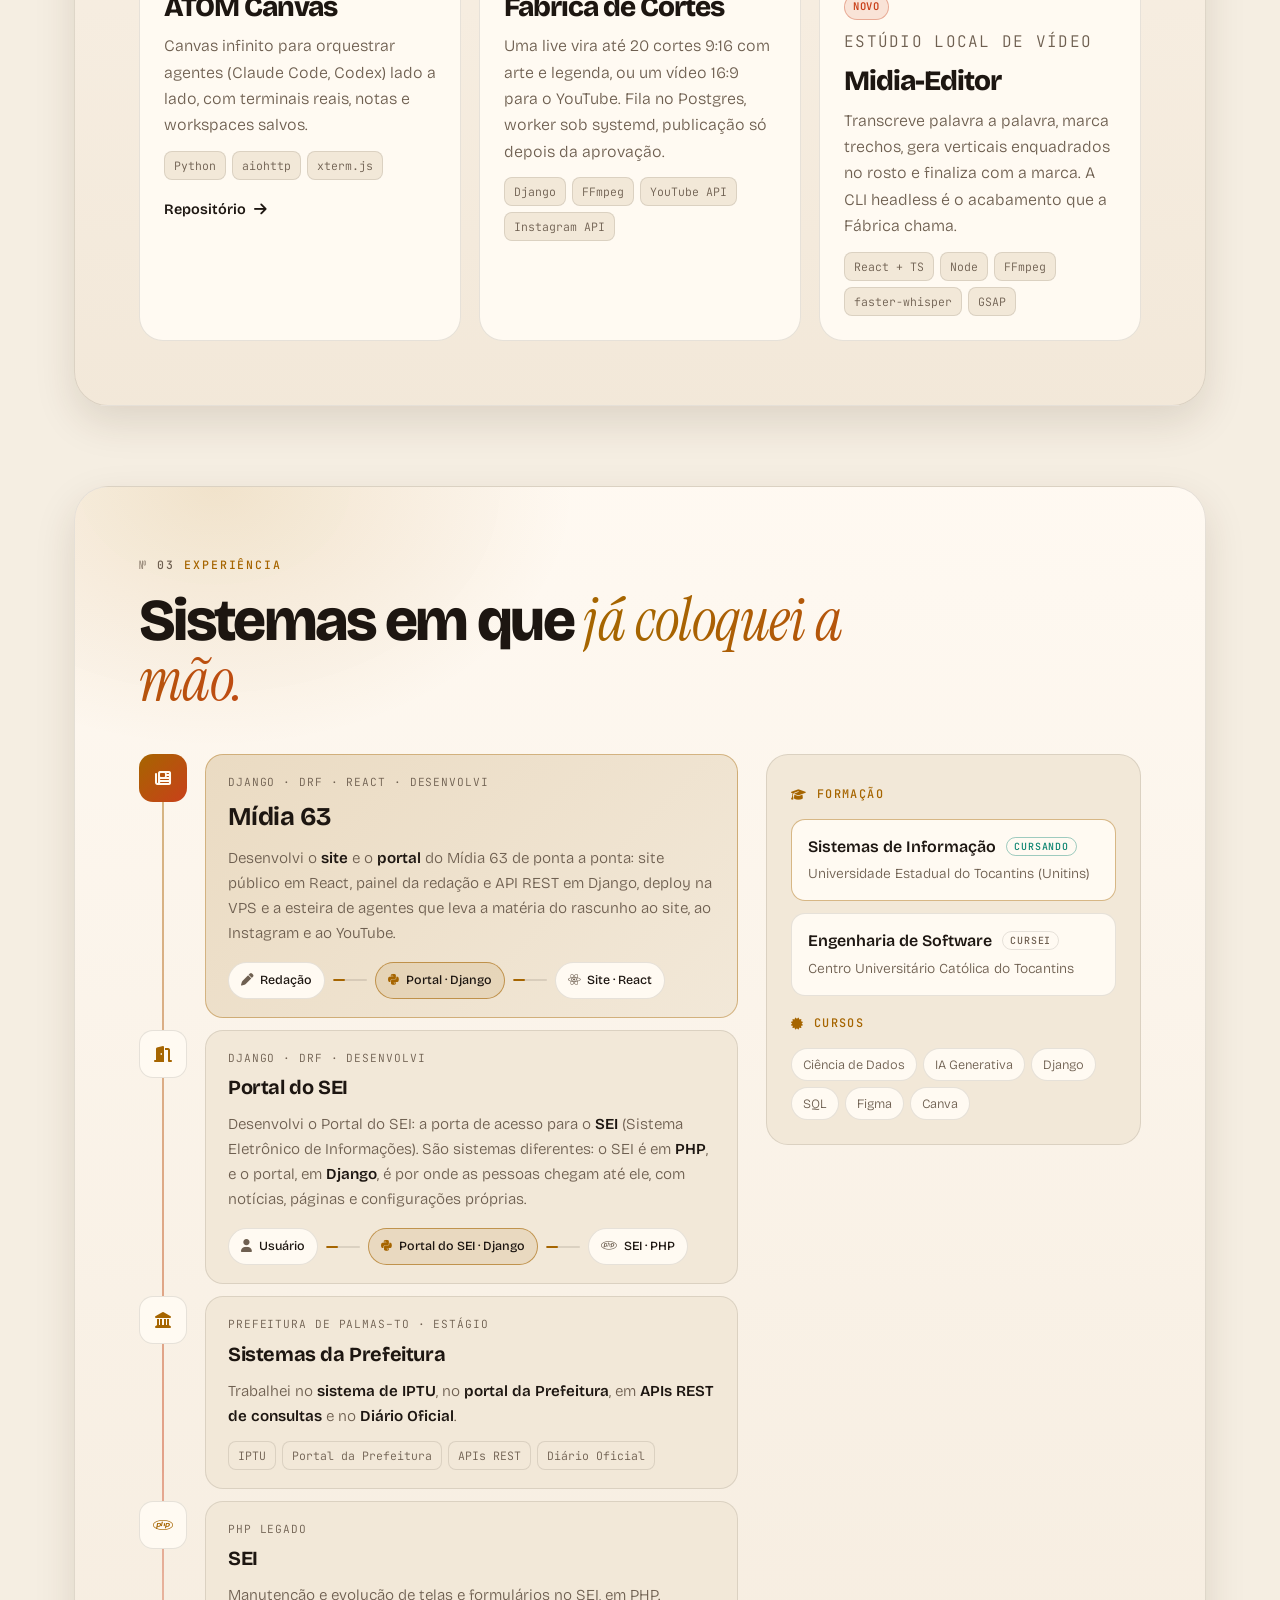
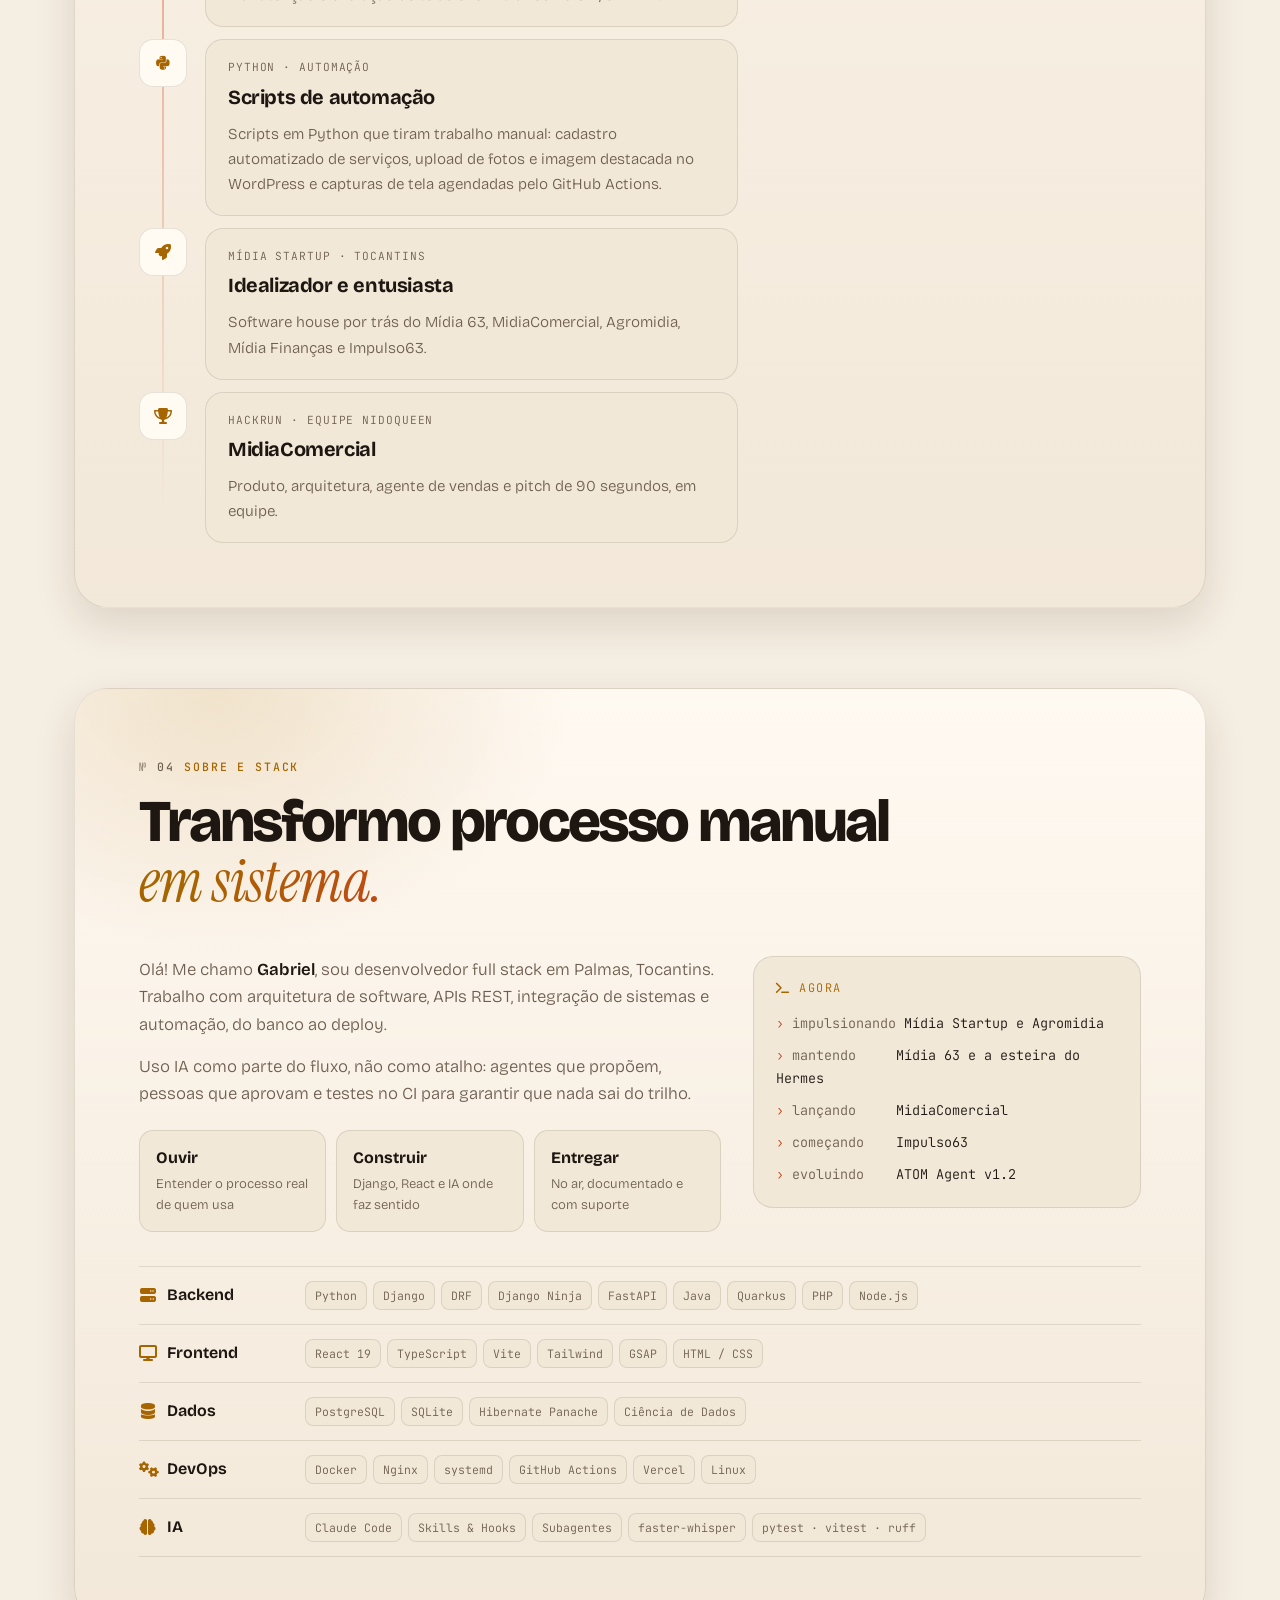
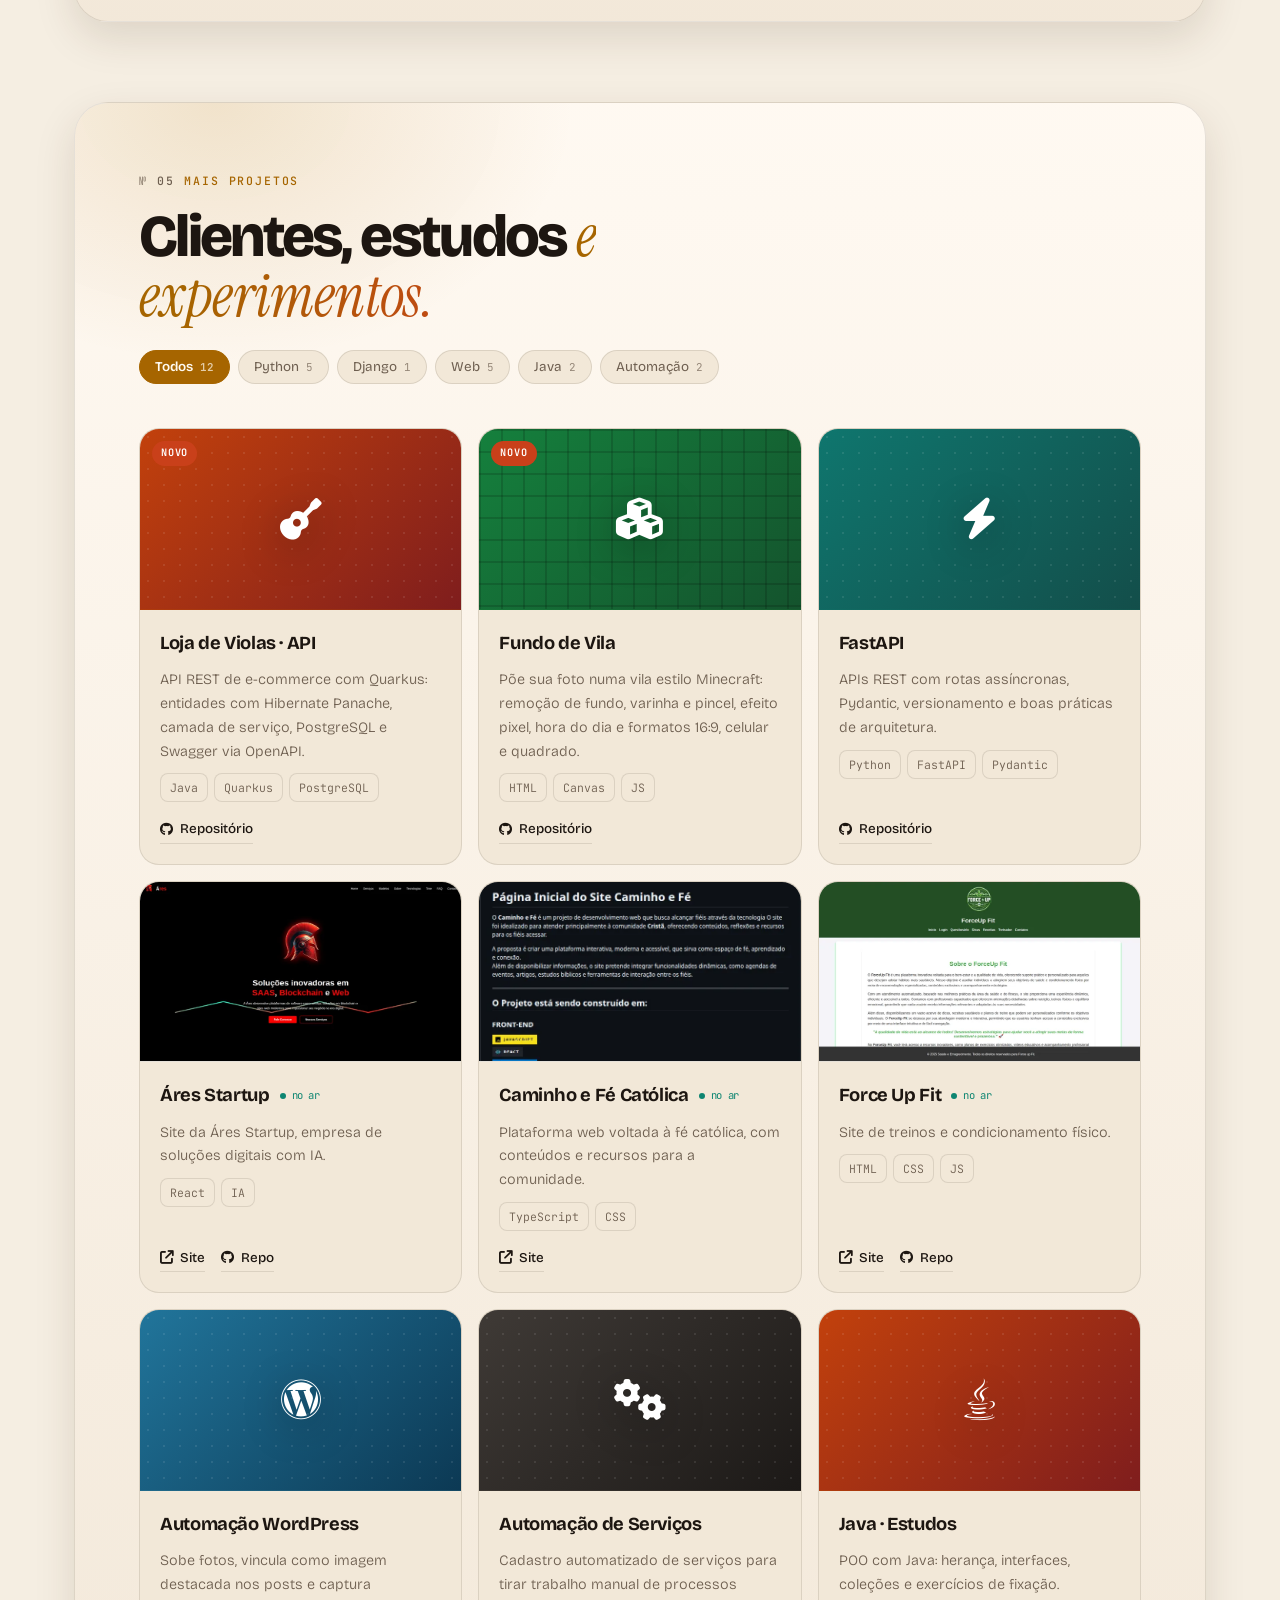
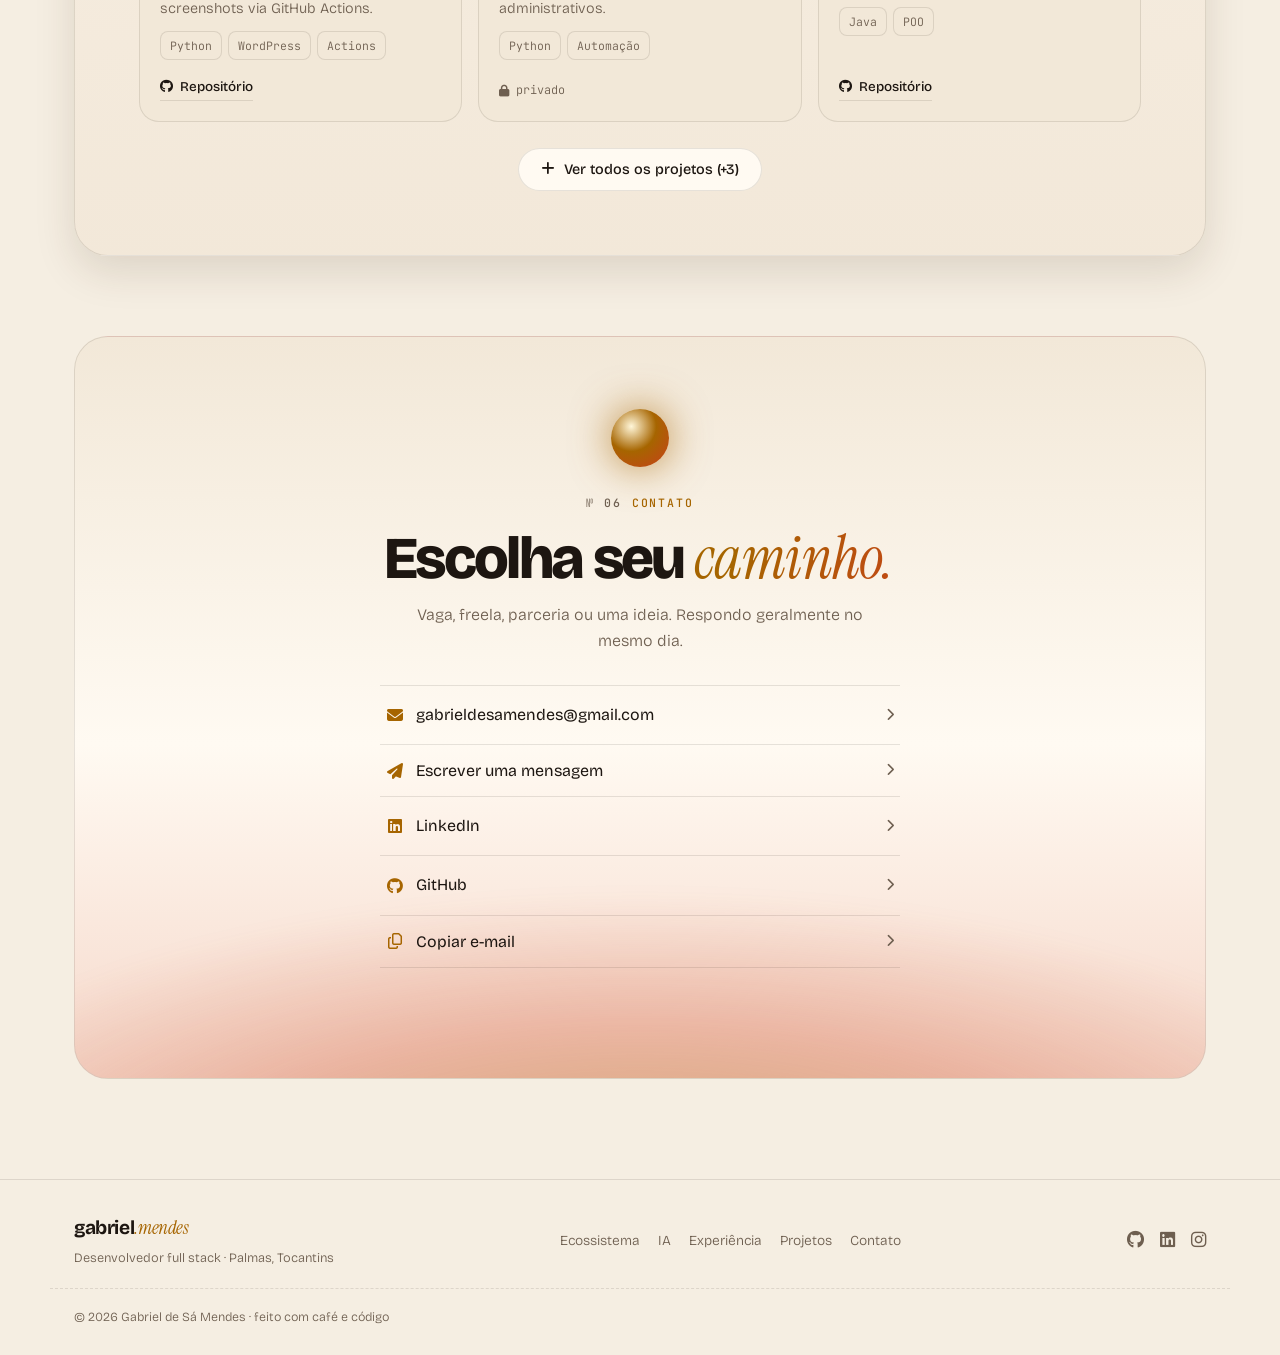
==== commit 59556efa: "docs: foca a formação em Sistemas de Informação (Engenharia de Software já cursada) Co-Authored-By: " ====
--- a/index.html
+++ b/index.html
@@ -114,7 +114,7 @@
                 <p class="hero-role reveal d-2">
                   <span class="typed" id="typed" aria-live="polite"></span><span class="caret" aria-hidden="true"></span>
                 </p>
-                <p class="hero-sub reveal d-3">Idealizador e entusiasta da <a href="https://midia-startup.midia63.com.br/" target="_blank" rel="noopener" class="startup-link">Mídia Startup</a> · Acadêmico de Engenharia de Software e Sistemas de Informação<br>Estagiário na Prefeitura de Palmas-TO · desenvolvi o Portal do SEI</p>
+                <p class="hero-sub reveal d-3">Idealizador e entusiasta da <a href="https://midia-startup.midia63.com.br/" target="_blank" rel="noopener" class="startup-link">Mídia Startup</a> · Acadêmico de Sistemas de Informação (Unitins)<br>Estagiário na Prefeitura de Palmas-TO · desenvolvi o Portal do SEI</p>
                 <div class="hero-actions reveal d-4">
                     <a class="btn primary magnetic" href="#ecossistema">Ver projetos <i class="fa-solid fa-arrow-right"></i></a>
                     <a class="btn ghost magnetic" id="contactBtn" href="#contato"><i class="fa-solid fa-envelope"></i> Contato</a>
@@ -526,13 +526,13 @@
 
                 <aside class="edu">
                   <h3 class="edu-title"><i class="fa-solid fa-graduation-cap" aria-hidden="true"></i> Formação</h3>
+                  <div class="edu-item edu-now">
+                    <strong>Sistemas de Informação <em class="edu-badge">cursando</em></strong>
+                    <span>Universidade Estadual do Tocantins (Unitins)</span>
+                  </div>
                   <div class="edu-item">
-                    <strong>Engenharia de Software</strong>
+                    <strong>Engenharia de Software <em class="edu-badge is-past">cursei</em></strong>
                     <span>Centro Universitário Católica do Tocantins</span>
-                  </div>
-                  <div class="edu-item">
-                    <strong>Sistemas de Informação</strong>
-                    <span>Universidade Estadual do Tocantins (Unitins)</span>
                   </div>
                   <h3 class="edu-title"><i class="fa-solid fa-certificate" aria-hidden="true"></i> Cursos</h3>
                   <ul class="edu-tags">
--- a/main.css
+++ b/main.css
@@ -1082,3 +1082,6 @@
   .demo-voice .fields, .demo-voice .confirm { grid-column: 1; grid-row: auto; }
   .demo-voice .fields { display: grid; }
 }
+.edu-now { border-color: color-mix(in srgb, var(--accent) 45%, transparent); }
+.edu-badge { margin-left: 6px; font-style: normal; font-family: var(--font-mono); font-size: .62rem; font-weight: 500; letter-spacing: .08em; text-transform: uppercase; padding: 2px 7px; border-radius: 999px; vertical-align: 2px; color: var(--accent-3); border: 1px solid color-mix(in srgb, var(--accent-3) 40%, transparent); }
+.edu-badge.is-past { color: var(--muted); border-color: var(--card-border); }
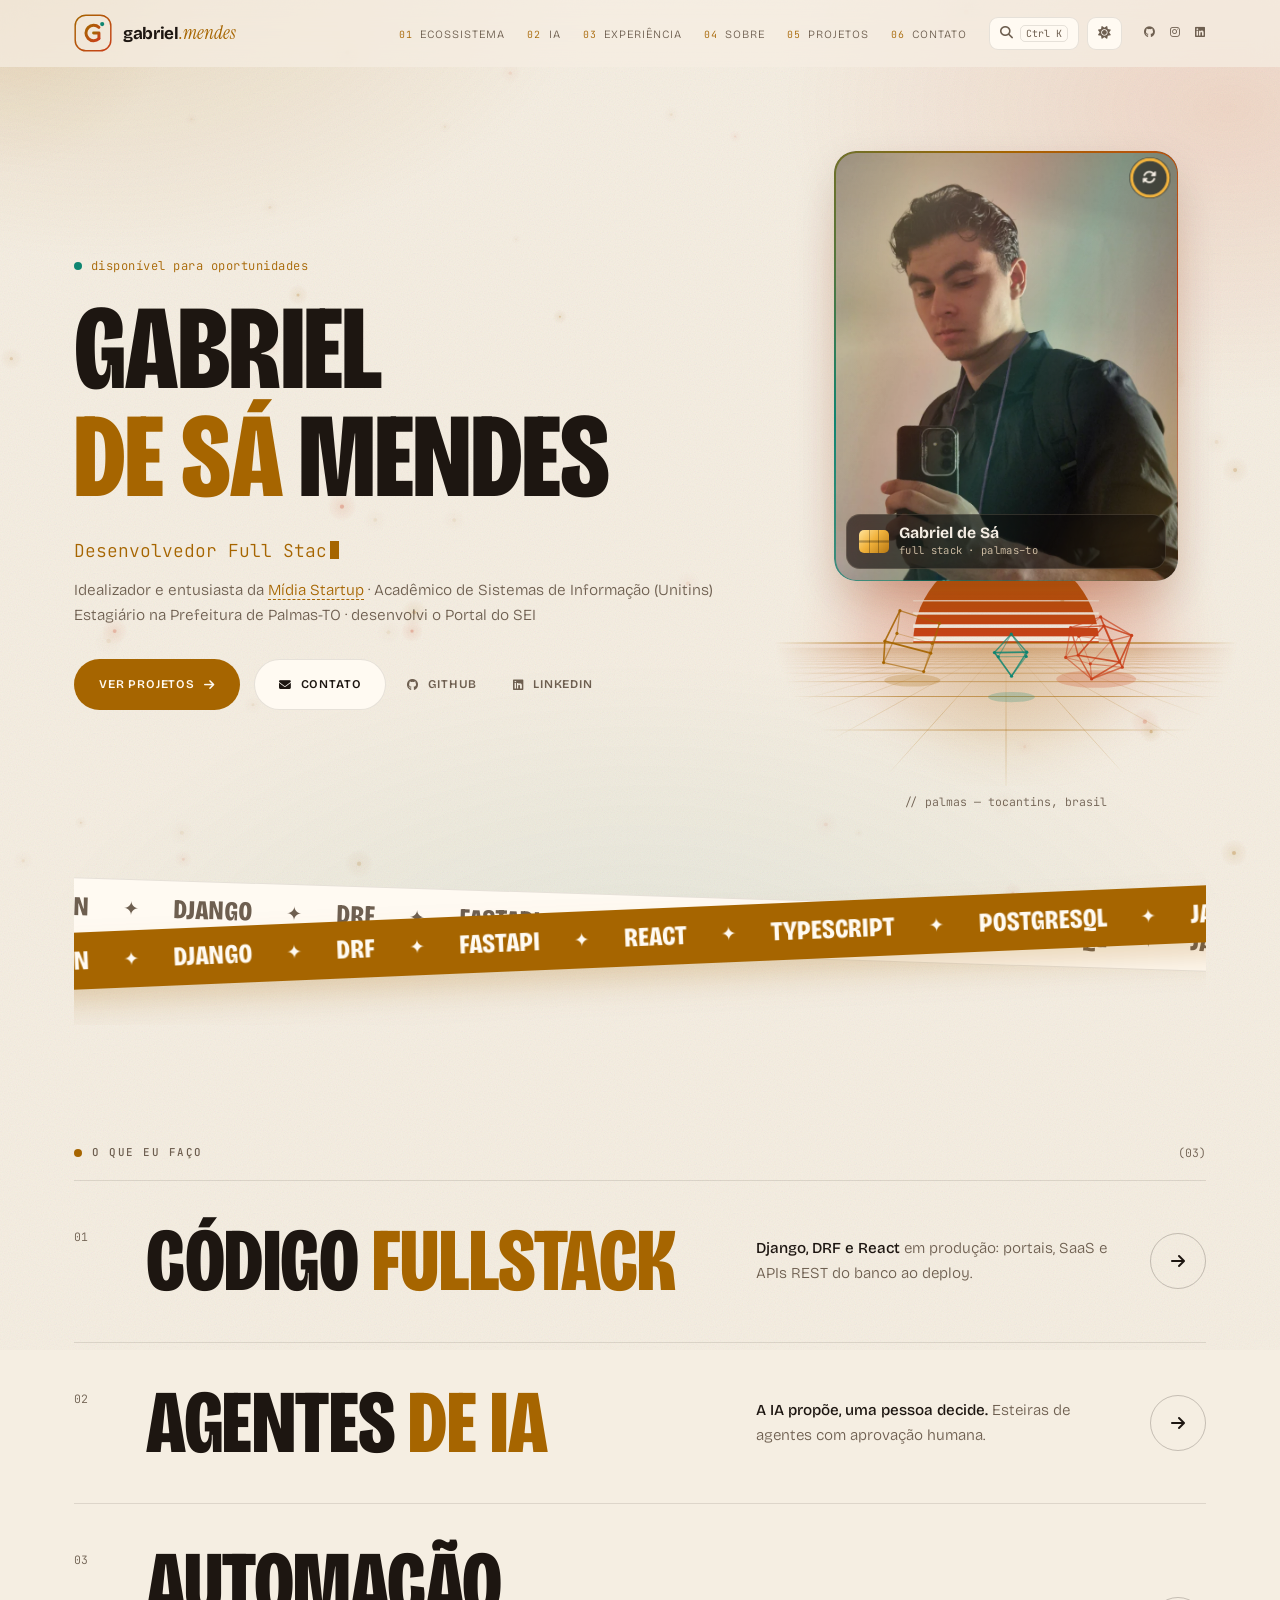
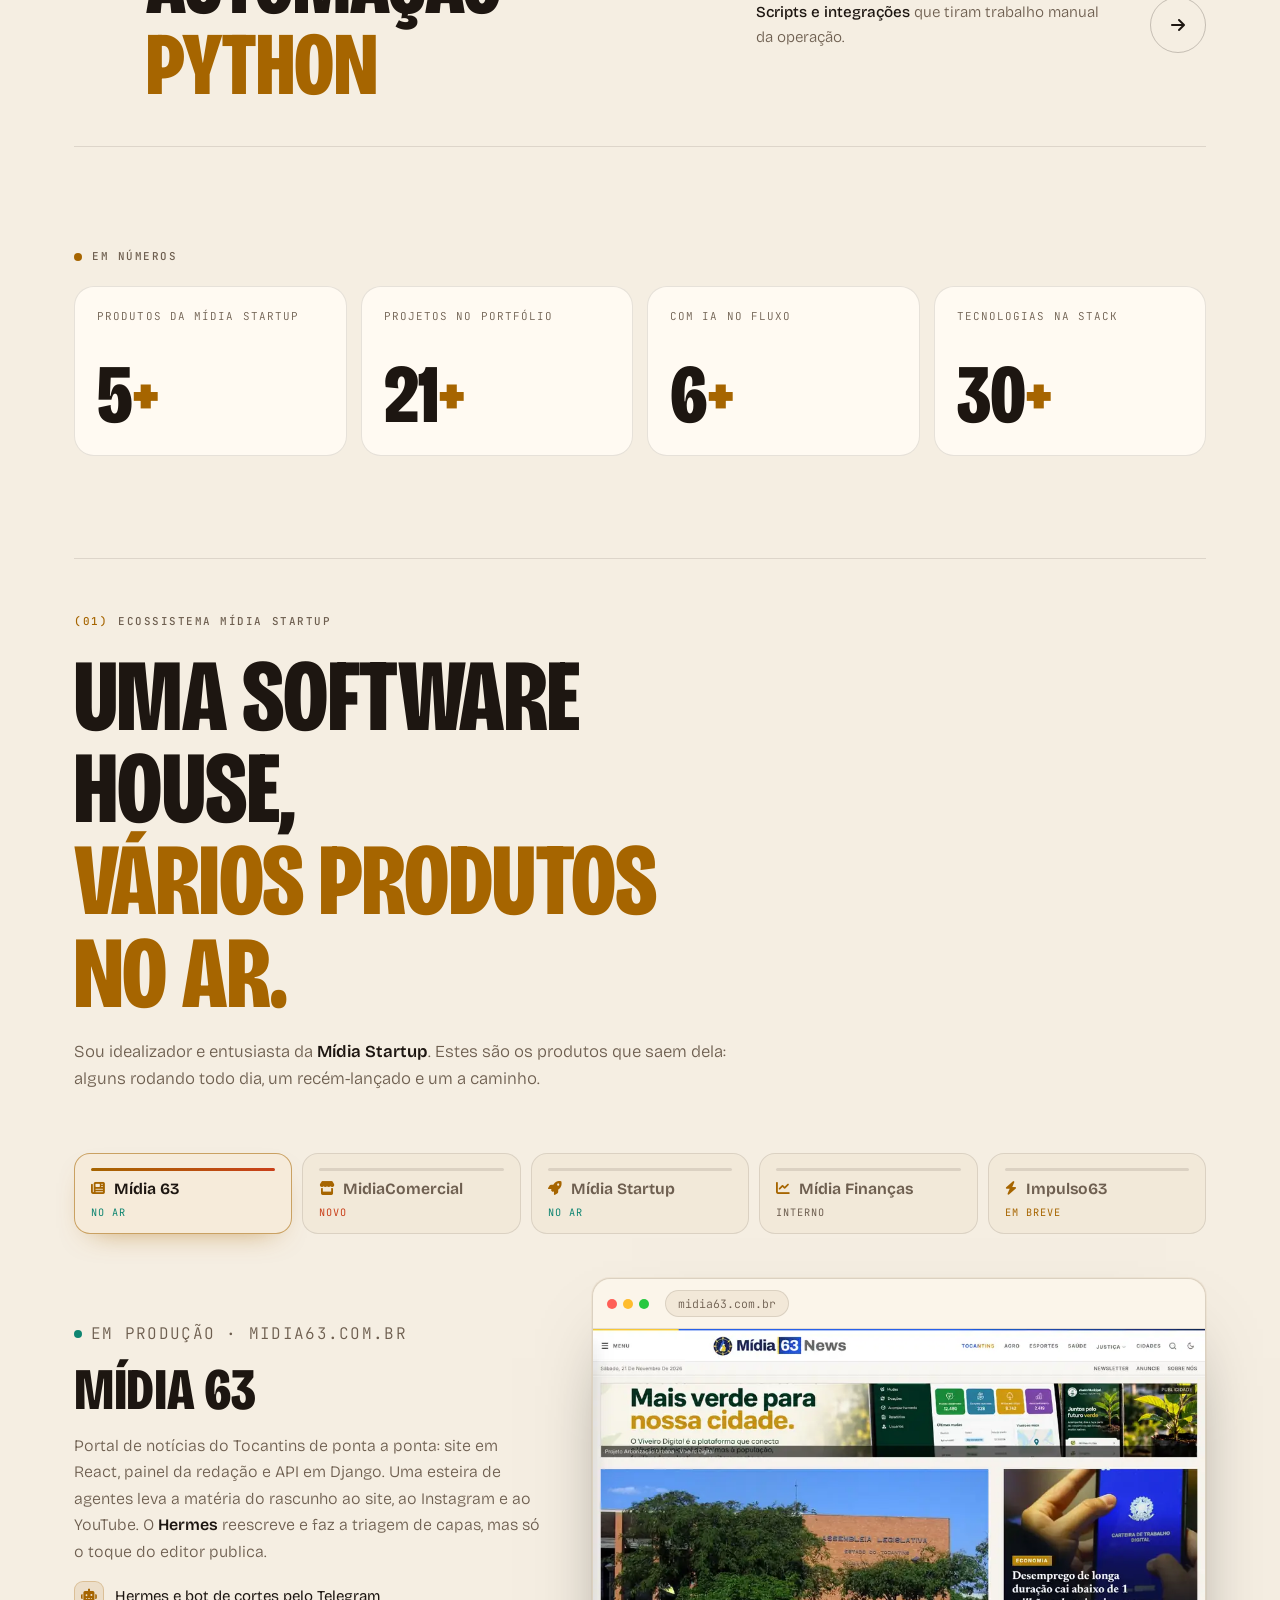
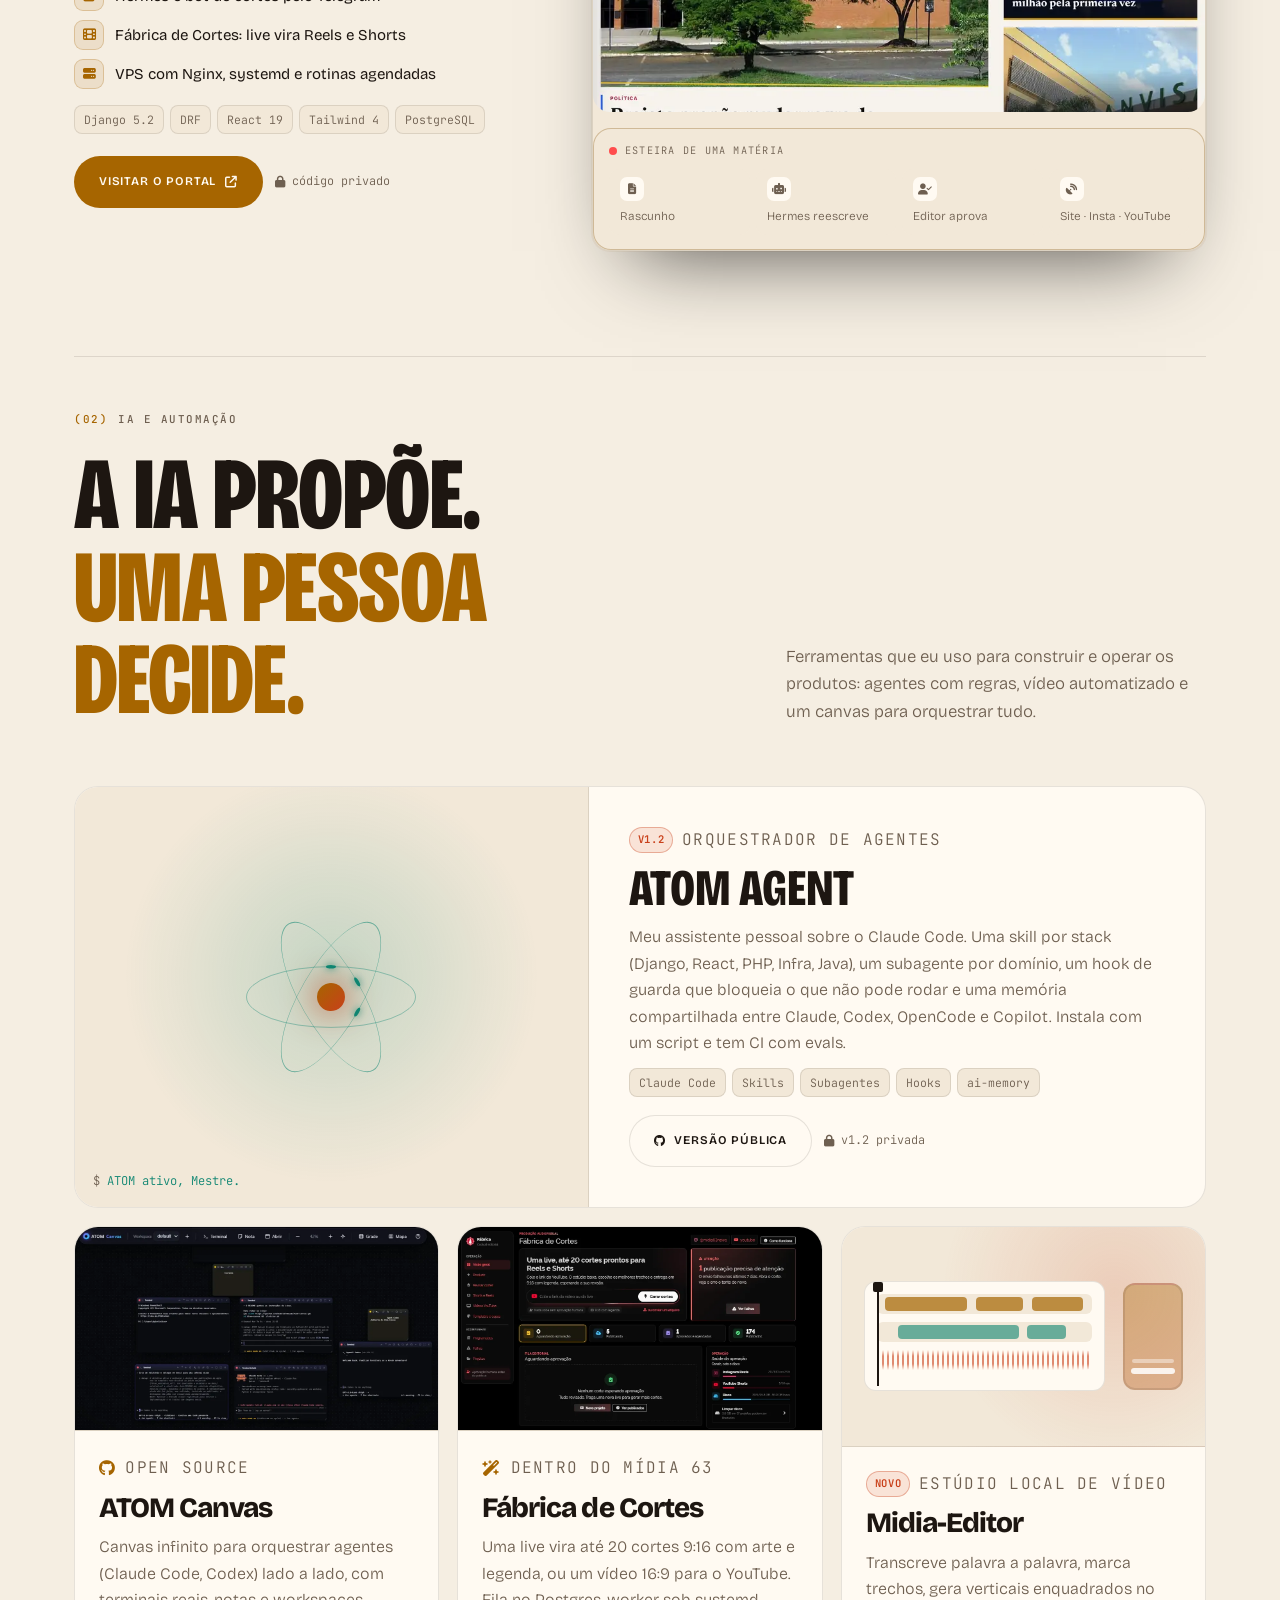
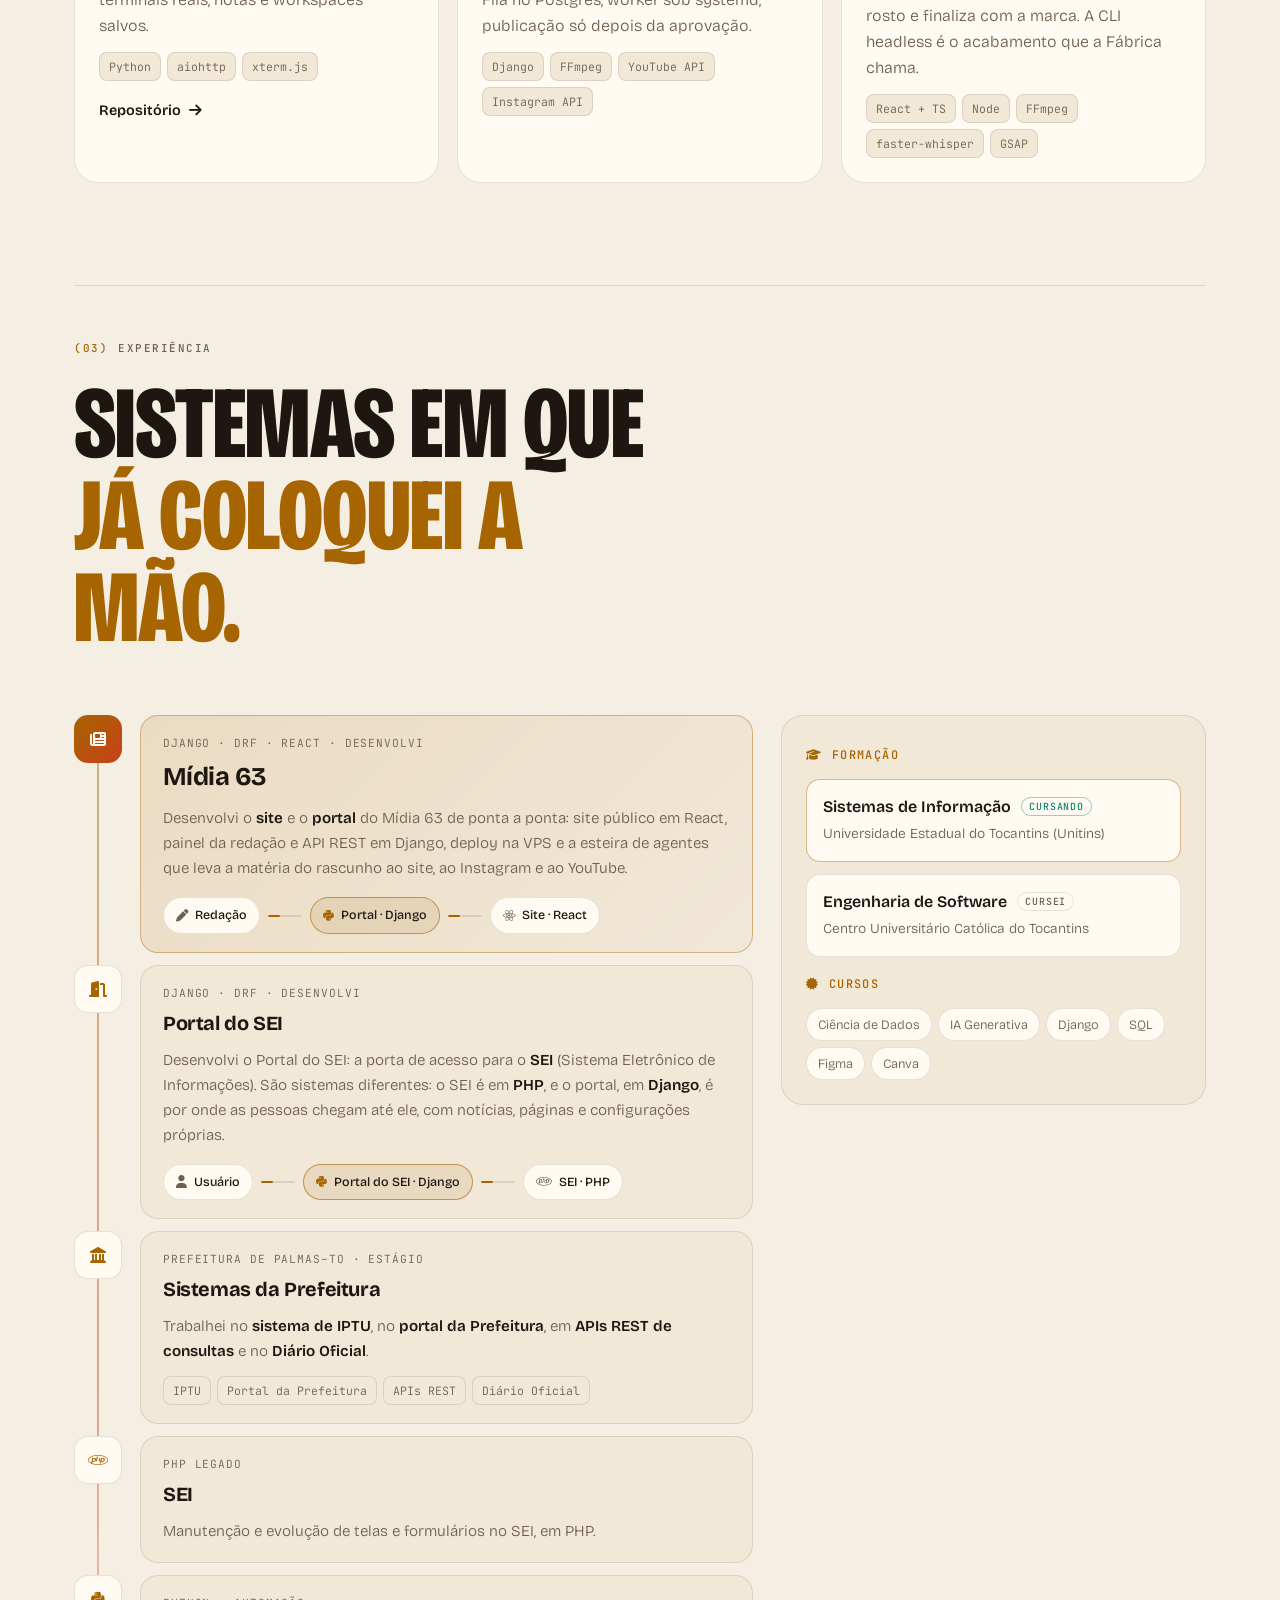
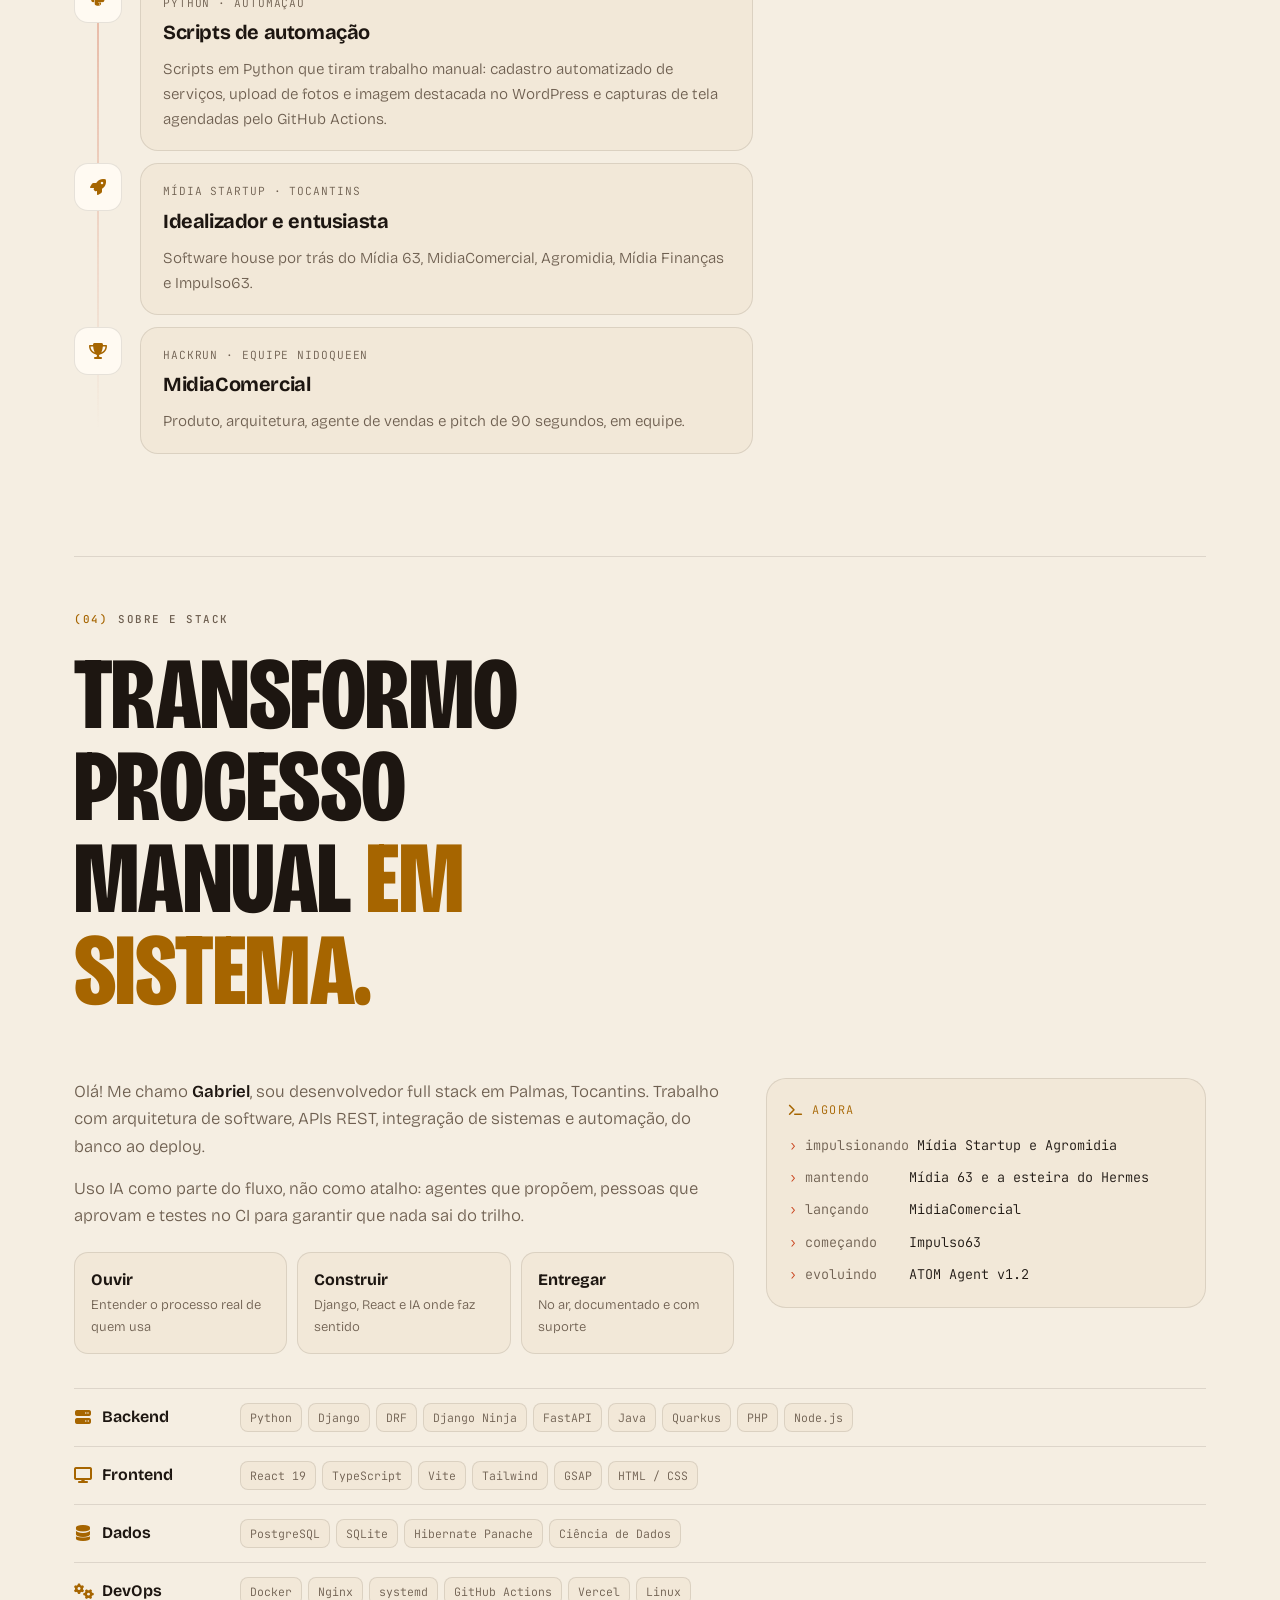
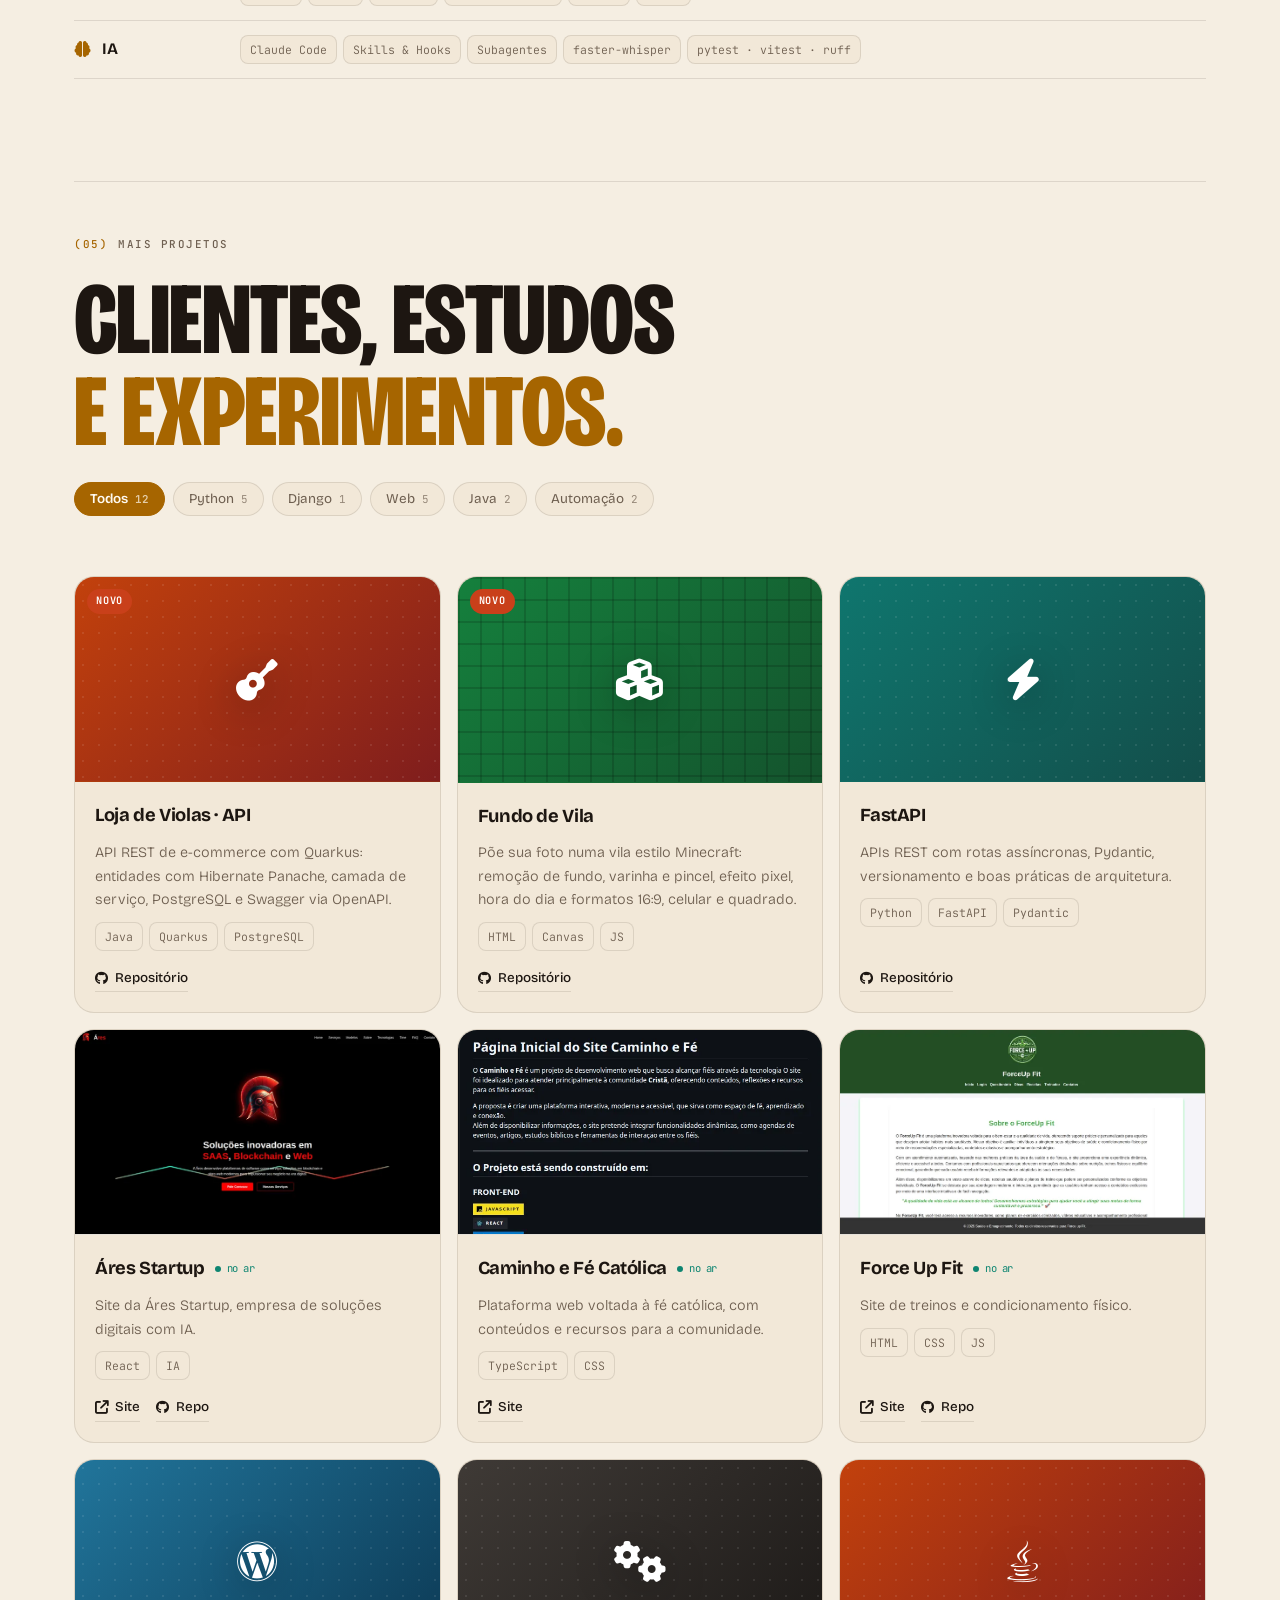
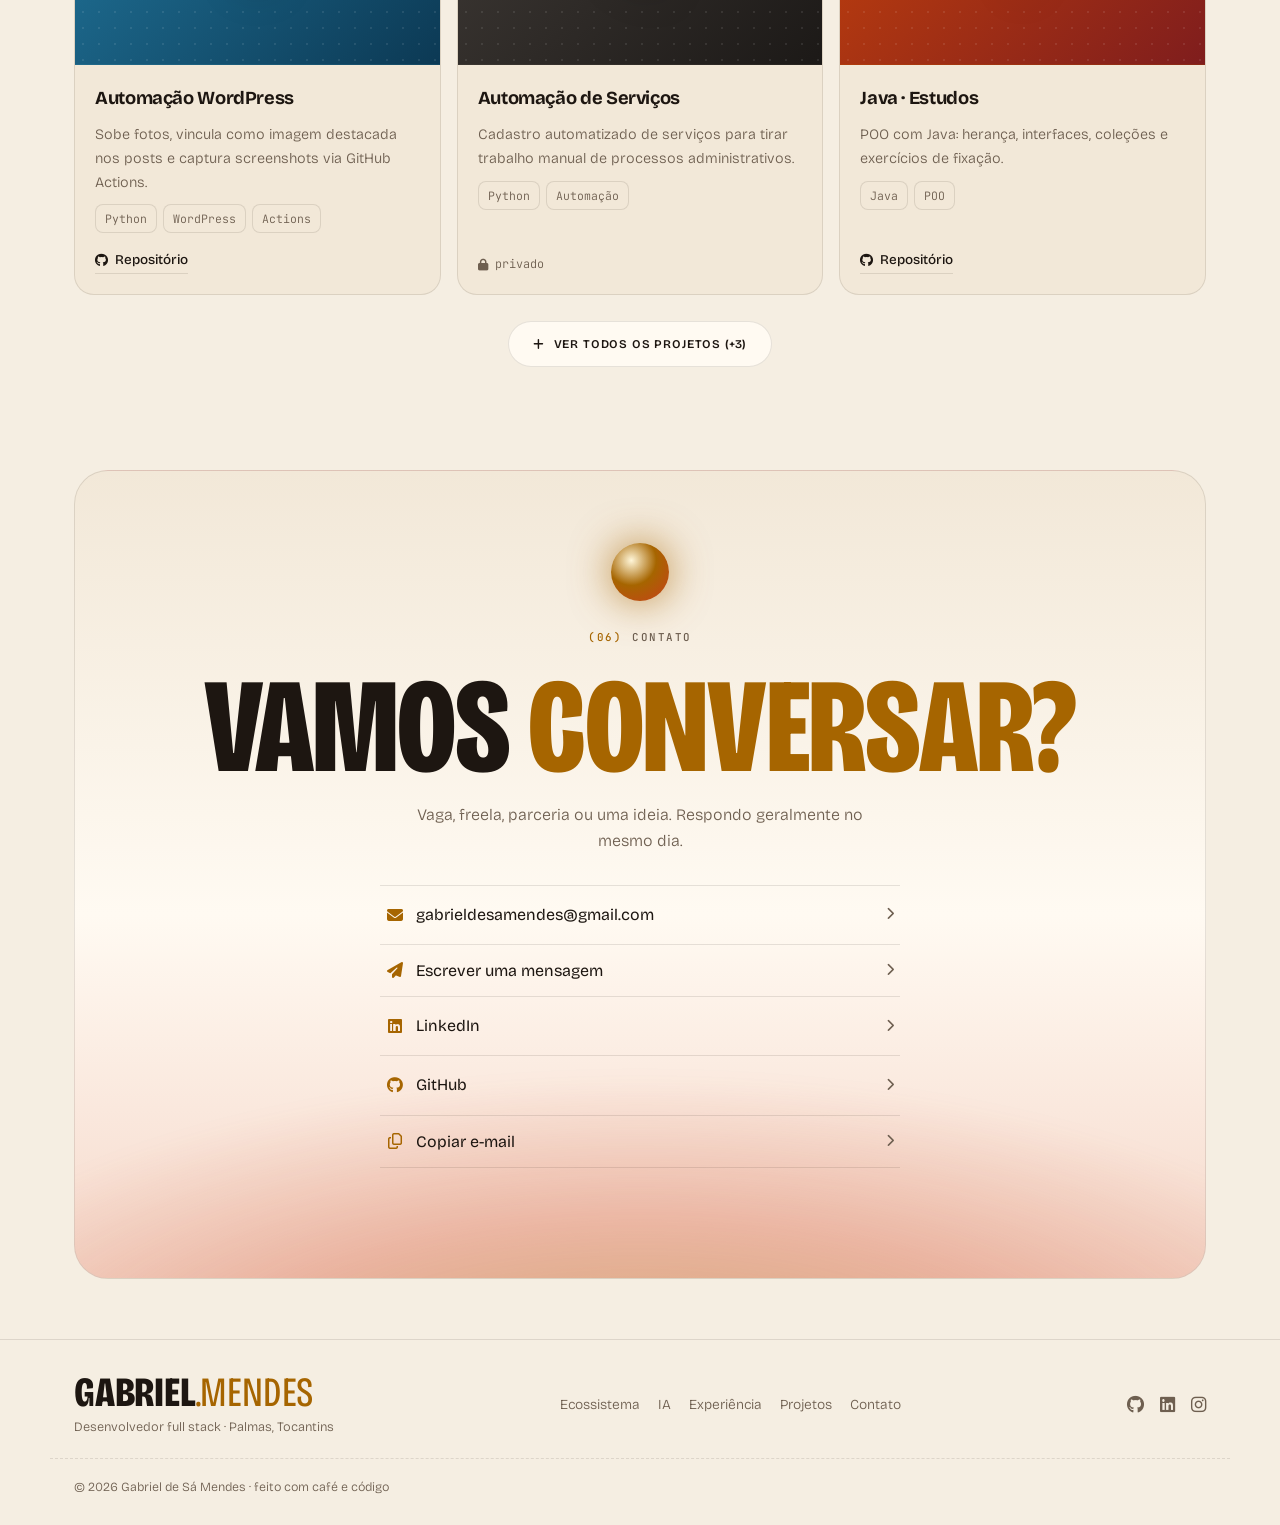
==== commit d150e5e9: "feat: estilo editorial no portfólio (tipografia condensada, fita, lista numerada) - Títulos gigantes" ====
--- a/index.html
+++ b/index.html
@@ -47,7 +47,7 @@
     <link rel="alternate icon" href="assets/favicon.png">
     <link rel="preconnect" href="https://fonts.googleapis.com">
     <link rel="preconnect" href="https://fonts.gstatic.com" crossorigin>
-    <link href="https://fonts.googleapis.com/css2?family=Bricolage+Grotesque:opsz,wght@12..96,300..800&family=Instrument+Serif:ital@0;1&family=JetBrains+Mono:wght@400;500;600&display=swap" rel="stylesheet">
+    <link href="https://fonts.googleapis.com/css2?family=Bricolage+Grotesque:opsz,wdth,wght@12..96,75..100,200..800&family=Instrument+Serif:ital@0;1&family=JetBrains+Mono:wght@400;500;600&display=swap" rel="stylesheet">
     <link rel="stylesheet" href="https://cdnjs.cloudflare.com/ajax/libs/font-awesome/6.5.0/css/all.min.css">
     <link rel="stylesheet" href="main.css">
 </head>
@@ -168,16 +168,54 @@
             </div>
         </div>
 
-        <div class="marquee reveal d-5" aria-hidden="true">
-          <div class="marquee-track">
-            <span>Python</span><span>Django</span><span>FastAPI</span><span>React</span><span>TypeScript</span><span>PostgreSQL</span><span>Java</span><span>Node.js</span><span>Docker</span><span>Git</span>
-            <span>Python</span><span>Django</span><span>FastAPI</span><span>React</span><span>TypeScript</span><span>PostgreSQL</span><span>Java</span><span>Node.js</span><span>Docker</span><span>Git</span>
-          </div>
+        <div class="ribbons" aria-hidden="true">
+          <div class="ribbon ribbon-back"><div class="ribbon-track"><span>Python</span><span>Django</span><span>DRF</span><span>FastAPI</span><span>React</span><span>TypeScript</span><span>PostgreSQL</span><span>Java</span><span>PHP</span><span>Docker</span><span>Agentes de IA</span><span>Python</span><span>Django</span><span>DRF</span><span>FastAPI</span><span>React</span><span>TypeScript</span><span>PostgreSQL</span><span>Java</span><span>PHP</span><span>Docker</span><span>Agentes de IA</span></div></div>
+          <div class="ribbon ribbon-front"><div class="ribbon-track"><span>Python</span><span>Django</span><span>DRF</span><span>FastAPI</span><span>React</span><span>TypeScript</span><span>PostgreSQL</span><span>Java</span><span>PHP</span><span>Docker</span><span>Agentes de IA</span><span>Python</span><span>Django</span><span>DRF</span><span>FastAPI</span><span>React</span><span>TypeScript</span><span>PostgreSQL</span><span>Java</span><span>PHP</span><span>Docker</span><span>Agentes de IA</span></div></div>
         </div>
     </header>
 
     <!-- Conteúdo principal -->
     <main id="conteudo" tabindex="-1">
+
+        <!-- ============ O que eu faço ============ -->
+        <section id="faco" class="section section-paths">
+          <div class="container">
+            <div class="paths-head reveal">
+              <p class="eyebrow"><span class="dot"></span> O que eu faço</p>
+              <span class="paths-count">(03)</span>
+            </div>
+            <ul class="paths">
+              <li class="path reveal"><a href="#ecossistema">
+                <span class="path-n">01</span>
+                <span class="path-t">Código <em>fullstack</em></span>
+                <span class="path-d"><strong>Django, DRF e React</strong> em produção: portais, SaaS e APIs REST do banco ao deploy.</span>
+                <span class="path-go" aria-hidden="true"><i class="fa-solid fa-arrow-right"></i></span>
+              </a></li>
+              <li class="path reveal"><a href="#ia">
+                <span class="path-n">02</span>
+                <span class="path-t">Agentes <em>de IA</em></span>
+                <span class="path-d"><strong>A IA propõe, uma pessoa decide.</strong> Esteiras de agentes com aprovação humana.</span>
+                <span class="path-go" aria-hidden="true"><i class="fa-solid fa-arrow-right"></i></span>
+              </a></li>
+              <li class="path reveal"><a href="#projetos">
+                <span class="path-n">03</span>
+                <span class="path-t">Automação <em>Python</em></span>
+                <span class="path-d"><strong>Scripts e integrações</strong> que tiram trabalho manual da operação.</span>
+                <span class="path-go" aria-hidden="true"><i class="fa-solid fa-arrow-right"></i></span>
+              </a></li>
+            </ul>
+
+            <div class="numbers reveal">
+              <p class="eyebrow"><span class="dot"></span> Em números</p>
+              <div class="numbers-grid">
+                <div class="num-card"><small>Produtos da Mídia Startup</small><b data-count="eco">0</b></div>
+                <div class="num-card"><small>Projetos no portfólio</small><b data-count="projects">0</b></div>
+                <div class="num-card"><small>Com IA no fluxo</small><b data-count="ia">0</b></div>
+                <div class="num-card"><small>Tecnologias na stack</small><b data-count="stack">0</b></div>
+              </div>
+            </div>
+          </div>
+        </section>
 
         <!-- ============ 01 · Ecossistema Mídia Startup ============ -->
         <section id="ecossistema" class="section">
@@ -746,7 +784,7 @@
             <div class="cta reveal">
               <span class="cta-orb" aria-hidden="true"></span>
               <p class="eyebrow eyebrow-center"><span class="eyebrow-num">06</span> Contato</p>
-              <h2>Escolha seu <span class="hl">caminho.</span></h2>
+              <h2>Vamos <span class="hl">conversar?</span></h2>
               <p class="cta-sub">Vaga, freela, parceria ou uma ideia. Respondo geralmente no mesmo dia.</p>
               <ul class="cta-list">
                 <li><a href="mailto:gabrieldesamendes@gmail.com"><span><i class="fa-solid fa-envelope" aria-hidden="true"></i> gabrieldesamendes@gmail.com</span><i class="fa-solid fa-chevron-right" aria-hidden="true"></i></a></li>
--- a/main.css
+++ b/main.css
@@ -1085,3 +1085,144 @@
 .edu-now { border-color: color-mix(in srgb, var(--accent) 45%, transparent); }
 .edu-badge { margin-left: 6px; font-style: normal; font-family: var(--font-mono); font-size: .62rem; font-weight: 500; letter-spacing: .08em; text-transform: uppercase; padding: 2px 7px; border-radius: 999px; vertical-align: 2px; color: var(--accent-3); border: 1px solid color-mix(in srgb, var(--accent-3) 40%, transparent); }
 .edu-badge.is-past { color: var(--muted); border-color: var(--card-border); }
+
+/* ===========================================================
+   v5 · linguagem editorial (tipografia gigante e condensada,
+   fita inclinada, listas numeradas, botões pill).
+   Mantém a identidade Jalapão e as animações dos sistemas.
+   =========================================================== */
+.hero h1, .panel h2, .cta h2, .path-t, .num-card b, .eco-copy h3, .lab-wide .lab-body h3, .footer-brand strong {
+  font-family: var(--font-display); font-weight: 800; text-transform: uppercase;
+  font-stretch: 75%; font-variation-settings: 'wdth' 75; letter-spacing: -.005em; line-height: .9;
+}
+.hero h1 { font-size: clamp(3.4rem, 9.4vw, 7.6rem); margin-bottom: 26px; }
+.hero h1 .serif, .hl {
+  font-family: inherit; font-style: normal; font-weight: inherit; letter-spacing: inherit; padding: 0;
+  background: none; -webkit-background-clip: border-box; background-clip: border-box; animation: none;
+  color: var(--accent); -webkit-text-fill-color: currentColor;
+}
+.panel h2, .cta h2 { font-size: clamp(2.6rem, 8vw, 6.4rem); }
+.eco-copy h3 { font-size: clamp(2.4rem, 4.6vw, 3.8rem); line-height: .92; }
+.lab-wide .lab-body h3 { font-size: clamp(2.2rem, 4vw, 3.2rem); line-height: .92; }
+.amp { font-family: inherit; font-style: normal; }
+
+/* nav mais seca */
+.nav-list > li > a { text-transform: uppercase; letter-spacing: .09em; font-size: .7rem; }
+.nav-num { font-size: .62rem; }
+
+/* botões pill */
+.btn { text-transform: uppercase; letter-spacing: .07em; font-size: .74rem; font-weight: 600; padding: 15px 24px; }
+.btn.primary { background: var(--accent); color: var(--on-accent); }
+.btn.primary:hover { box-shadow: 0 14px 34px color-mix(in srgb, var(--accent) 40%, transparent); }
+
+/* seções abertas, separadas por linhas finas */
+.section { padding: clamp(48px, 8vw, 104px) 0 0; }
+#ecossistema { padding-top: clamp(48px, 8vw, 104px); }
+.panel {
+  background: none; border: 0; border-top: 1px solid var(--card-border); border-radius: 0;
+  box-shadow: none; padding: clamp(28px, 4vw, 48px) 0 0; overflow: visible;
+}
+.panel::before, .panel::after { display: none; }
+.panel-head { max-width: none; margin-bottom: clamp(32px, 5vw, 60px); }
+.panel-head h2 { max-width: 14ch; }
+.panel-head-row { align-items: flex-end; }
+.panel-head-row > div { max-width: 820px; }
+.panel-lead { color: var(--muted); }
+
+.eyebrow { color: var(--muted); letter-spacing: .14em; font-size: .68rem; gap: 10px; margin-bottom: 20px; }
+.eyebrow-num { color: var(--accent); }
+.eyebrow-num::before { content: '('; opacity: 1; }
+.eyebrow-num::after { content: ')'; }
+.dot { width: 8px; height: 8px; border-radius: 50%; background: var(--accent); display: inline-block; flex: none; }
+
+/* fita inclinada com tecnologias */
+.ribbons { position: relative; height: 170px; margin-top: 44px; overflow: hidden; }
+.ribbon { position: absolute; left: -6%; width: 112%; overflow: hidden; white-space: nowrap; padding: 15px 0; }
+.ribbon-front {
+  top: 54px; background: var(--accent); color: var(--on-accent); transform: rotate(-2.4deg); z-index: 2;
+  box-shadow: 0 18px 40px -18px color-mix(in srgb, var(--accent) 55%, transparent);
+}
+.ribbon-back { top: 40px; background: var(--card); color: var(--muted); transform: rotate(1.8deg); border-block: 1px solid var(--card-border); }
+.ribbon-track { display: flex; gap: 34px; width: max-content; animation: slide 32s linear infinite; }
+.ribbon-back .ribbon-track { animation-direction: reverse; animation-duration: 46s; }
+.ribbon span {
+  font-family: var(--font-display); font-stretch: 75%; font-variation-settings: 'wdth' 75;
+  font-weight: 800; text-transform: uppercase; font-size: clamp(1.2rem, 2.4vw, 1.7rem); line-height: 1;
+  display: inline-flex; align-items: center; gap: 34px;
+}
+.ribbon span::after { content: '✦'; font-size: .7em; }
+.ribbon:hover .ribbon-track { animation-play-state: paused; }
+
+/* O que eu faço: linhas numeradas com palavras enormes */
+.section-paths { padding-top: clamp(36px, 6vw, 72px); }
+.paths-head { display: flex; justify-content: space-between; align-items: center; padding-bottom: 18px; }
+.paths-head .eyebrow { margin: 0; }
+.paths-count { font-family: var(--font-mono); font-size: .72rem; color: var(--muted); }
+.paths { list-style: none; margin: 0; padding: 0; border-top: 1px solid var(--card-border); }
+.path { border-bottom: 1px solid var(--card-border); }
+.path a {
+  display: grid; grid-template-columns: 48px minmax(0, 1.6fr) minmax(0, 1fr) 60px; gap: 24px; align-items: center;
+  padding: clamp(22px, 3.4vw, 40px) 0; text-decoration: none; color: var(--ink);
+}
+.path-n { font-family: var(--font-mono); font-size: .72rem; color: var(--muted); align-self: start; padding-top: .5em; }
+.path-t { font-size: clamp(2.6rem, 7vw, 5.6rem); transition: transform .5s cubic-bezier(.16,1,.3,1); overflow-wrap: anywhere; }
+.path-t em { font-style: normal; color: var(--accent); }
+.path-d { color: var(--muted); font-size: .95rem; max-width: 36ch; }
+.path-d strong { color: var(--ink); font-weight: 500; }
+.path-go {
+  width: 56px; height: 56px; border-radius: 50%; display: grid; place-items: center; justify-self: end;
+  border: 1px solid color-mix(in srgb, var(--ink) 22%, transparent);
+  transition: background .3s, color .3s, border-color .3s, transform .4s cubic-bezier(.16,1,.3,1);
+}
+.path a:hover .path-t { transform: translateX(14px); }
+.path a:hover .path-go { background: var(--accent); color: var(--on-accent); border-color: var(--accent); transform: rotate(-45deg); }
+.path a:focus-visible { outline-offset: 6px; }
+
+/* números */
+.numbers { margin-top: clamp(48px, 8vw, 96px); }
+.numbers-grid { display: grid; grid-template-columns: repeat(4, minmax(0, 1fr)); gap: 14px; }
+.num-card {
+  padding: 22px; border: 1px solid var(--card-border); border-radius: 1.25rem; background: var(--card);
+  display: grid; gap: 34px; align-content: space-between; min-height: 170px;
+  transition: border-color .3s, transform .4s cubic-bezier(.16,1,.3,1);
+}
+.num-card:hover { border-color: color-mix(in srgb, var(--accent) 50%, transparent); transform: translateY(-4px); }
+.num-card small { font-family: var(--font-mono); font-size: .68rem; letter-spacing: .1em; text-transform: uppercase; color: var(--muted); line-height: 1.4; }
+.num-card b { font-size: clamp(3.4rem, 6.5vw, 5.4rem); }
+.num-card b::after { content: '+'; color: var(--accent); }
+
+/* contato gigante e rodapé */
+.cta h2 { font-size: clamp(3rem, 11vw, 8.4rem); }
+.cta-sub { max-width: 46ch; }
+.footer-brand strong { font-size: clamp(1.8rem, 4vw, 2.6rem); line-height: 1; }
+.footer-brand em { font-style: normal; color: var(--accent); font-family: inherit; }
+
+@media (max-width: 1080px) {
+  .numbers-grid { grid-template-columns: repeat(2, minmax(0, 1fr)); }
+}
+@media (max-width: 940px) {
+  .hero h1 { font-size: clamp(3.4rem, 15vw, 6.4rem); }
+  .panel-head h2 { max-width: none; }
+}
+@media (max-width: 720px) {
+  .path a { grid-template-columns: 30px minmax(0, 1fr) 46px; gap: 6px 14px; }
+  .path-t { font-size: clamp(2.5rem, 13vw, 4rem); }
+  .path-d { grid-column: 2 / -1; max-width: none; font-size: .9rem; }
+  .path-go { width: 46px; height: 46px; grid-column: 3; grid-row: 1; }
+  .path-n { padding-top: .3em; }
+  .path a:hover .path-t { transform: none; }
+  .ribbons { height: 130px; margin-top: 30px; }
+  .ribbon-front { top: 42px; }
+  .ribbon-back { top: 30px; }
+  .num-card { min-height: 140px; padding: 18px; gap: 22px; }
+  .num-card small { font-size: .62rem; }
+  .cta h2 { font-size: clamp(2.8rem, 15vw, 5rem); }
+}
+@media (max-width: 380px) {
+  .hero h1 { font-size: 3.3rem; }
+  .btn { padding: 14px 18px; }
+}
+@media (prefers-reduced-motion: reduce) {
+  .ribbon-track { animation: none !important; }
+  .path-t, .path-go, .num-card { transition: none !important; }
+}
